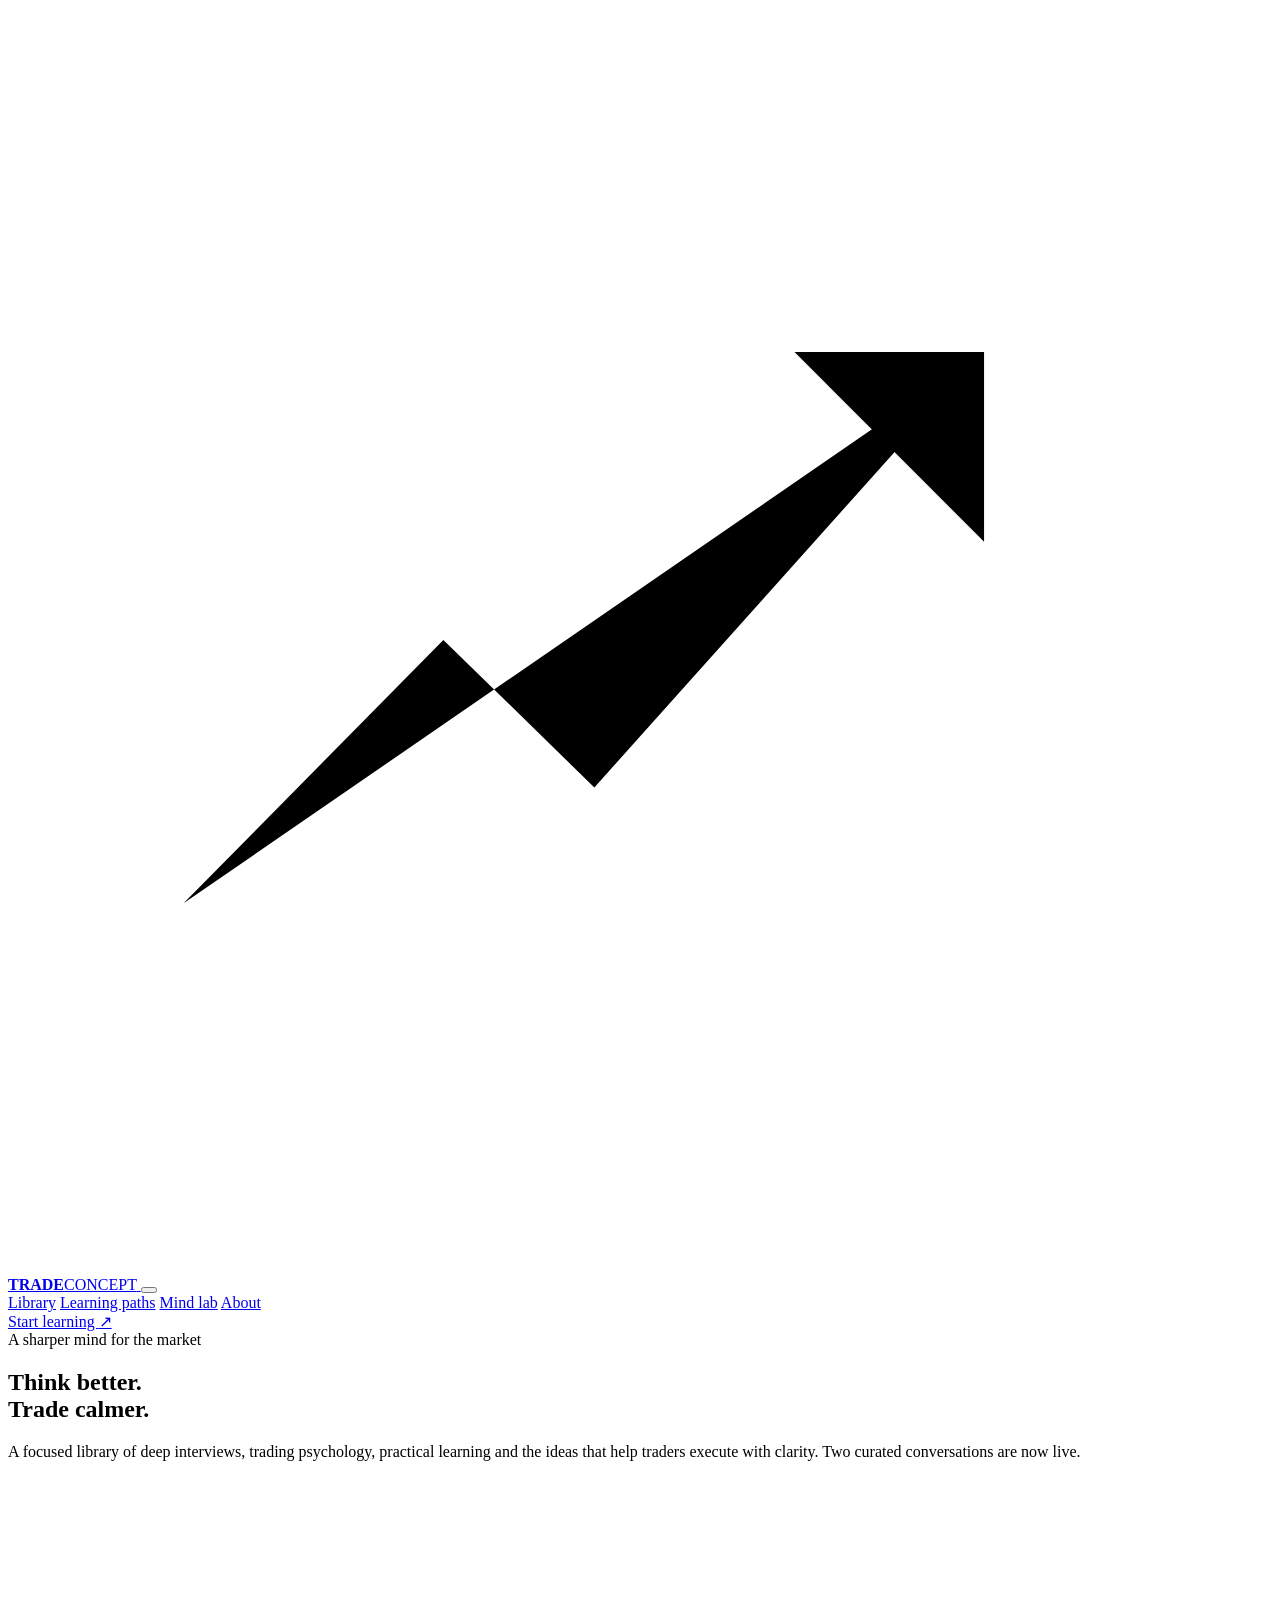
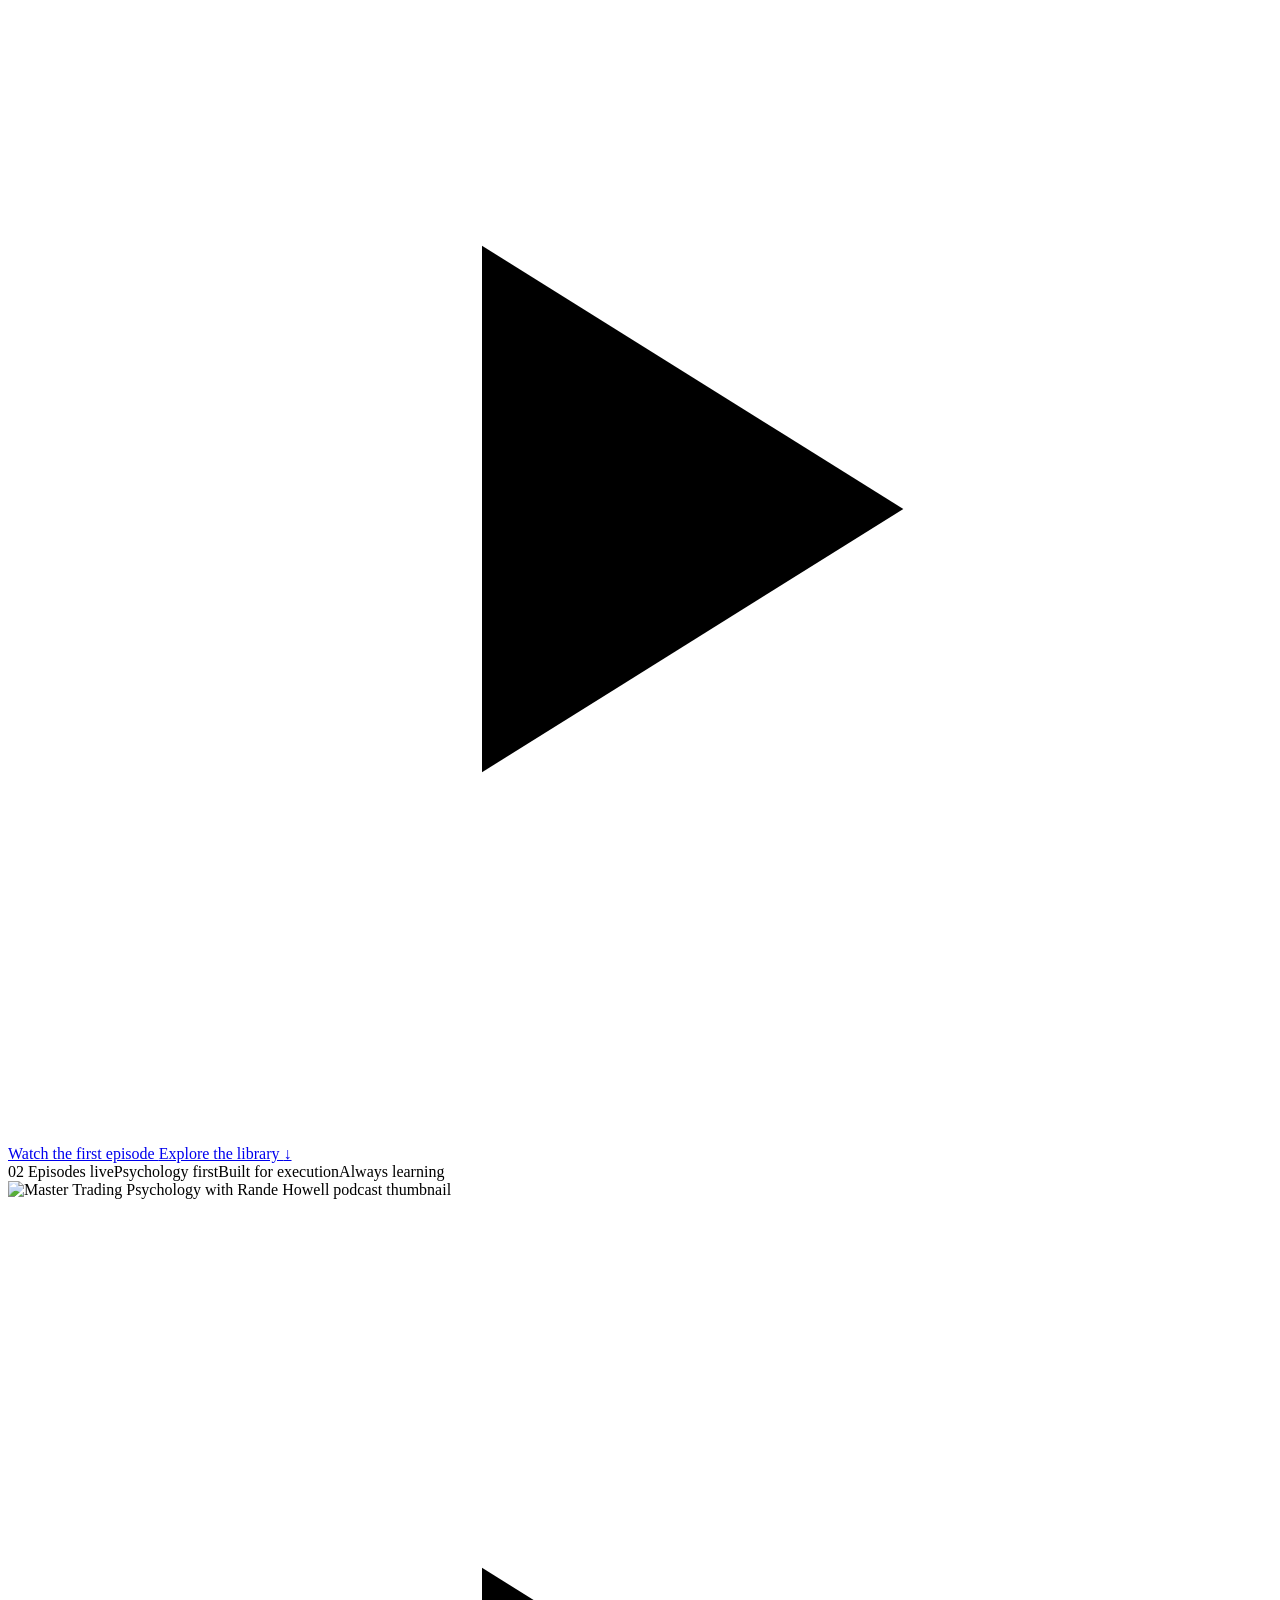
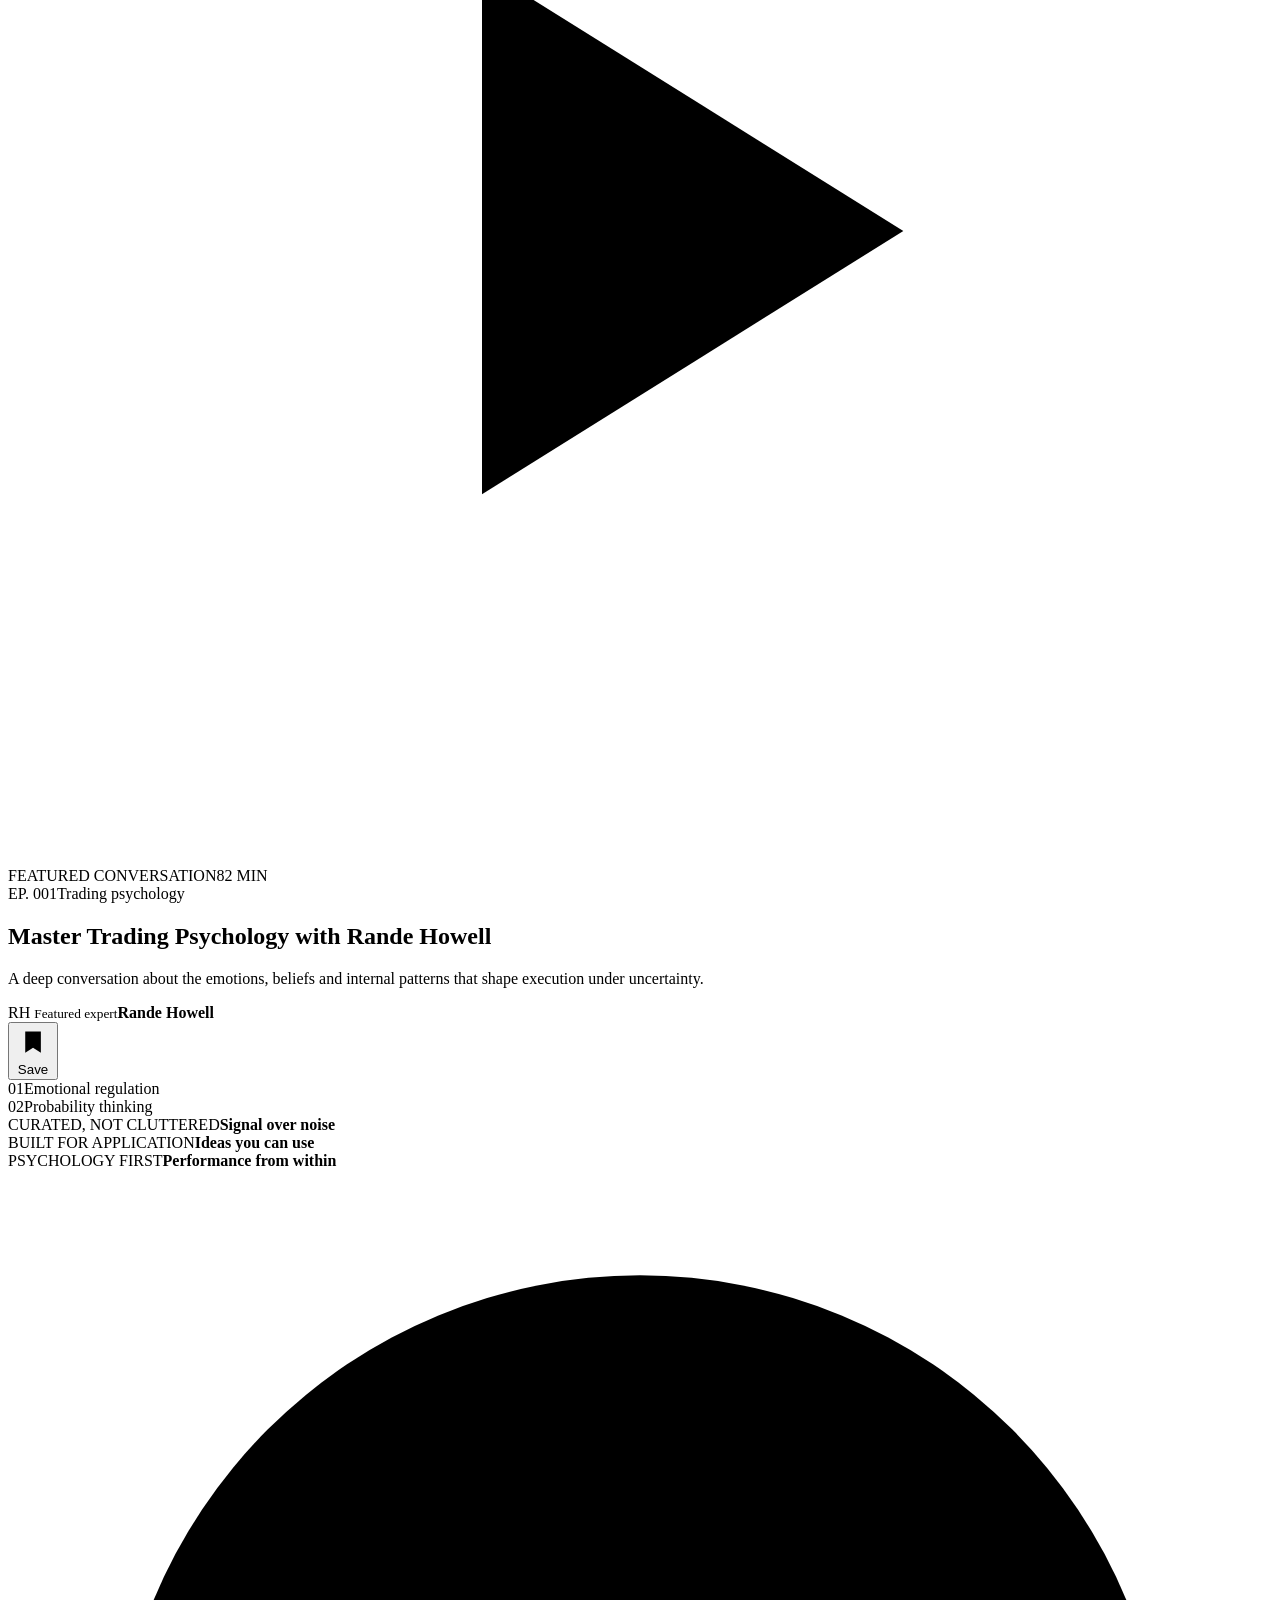
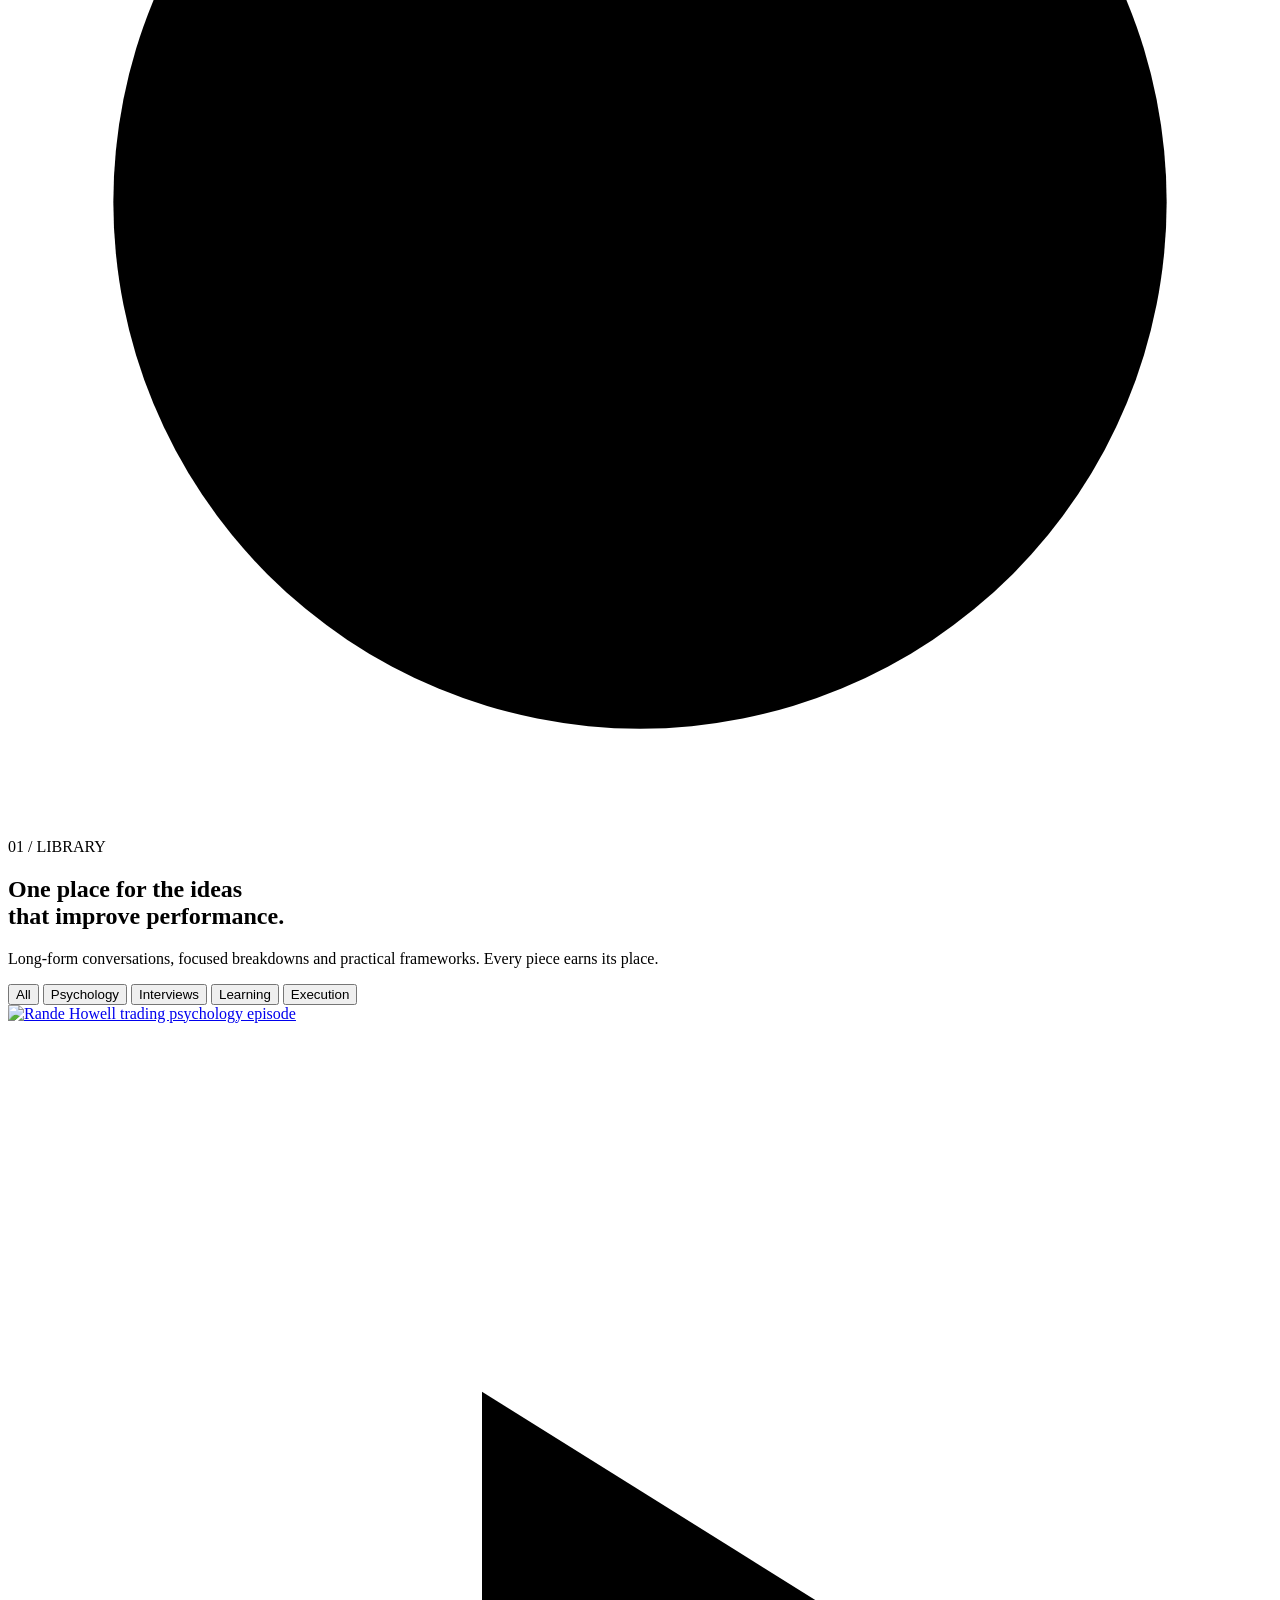
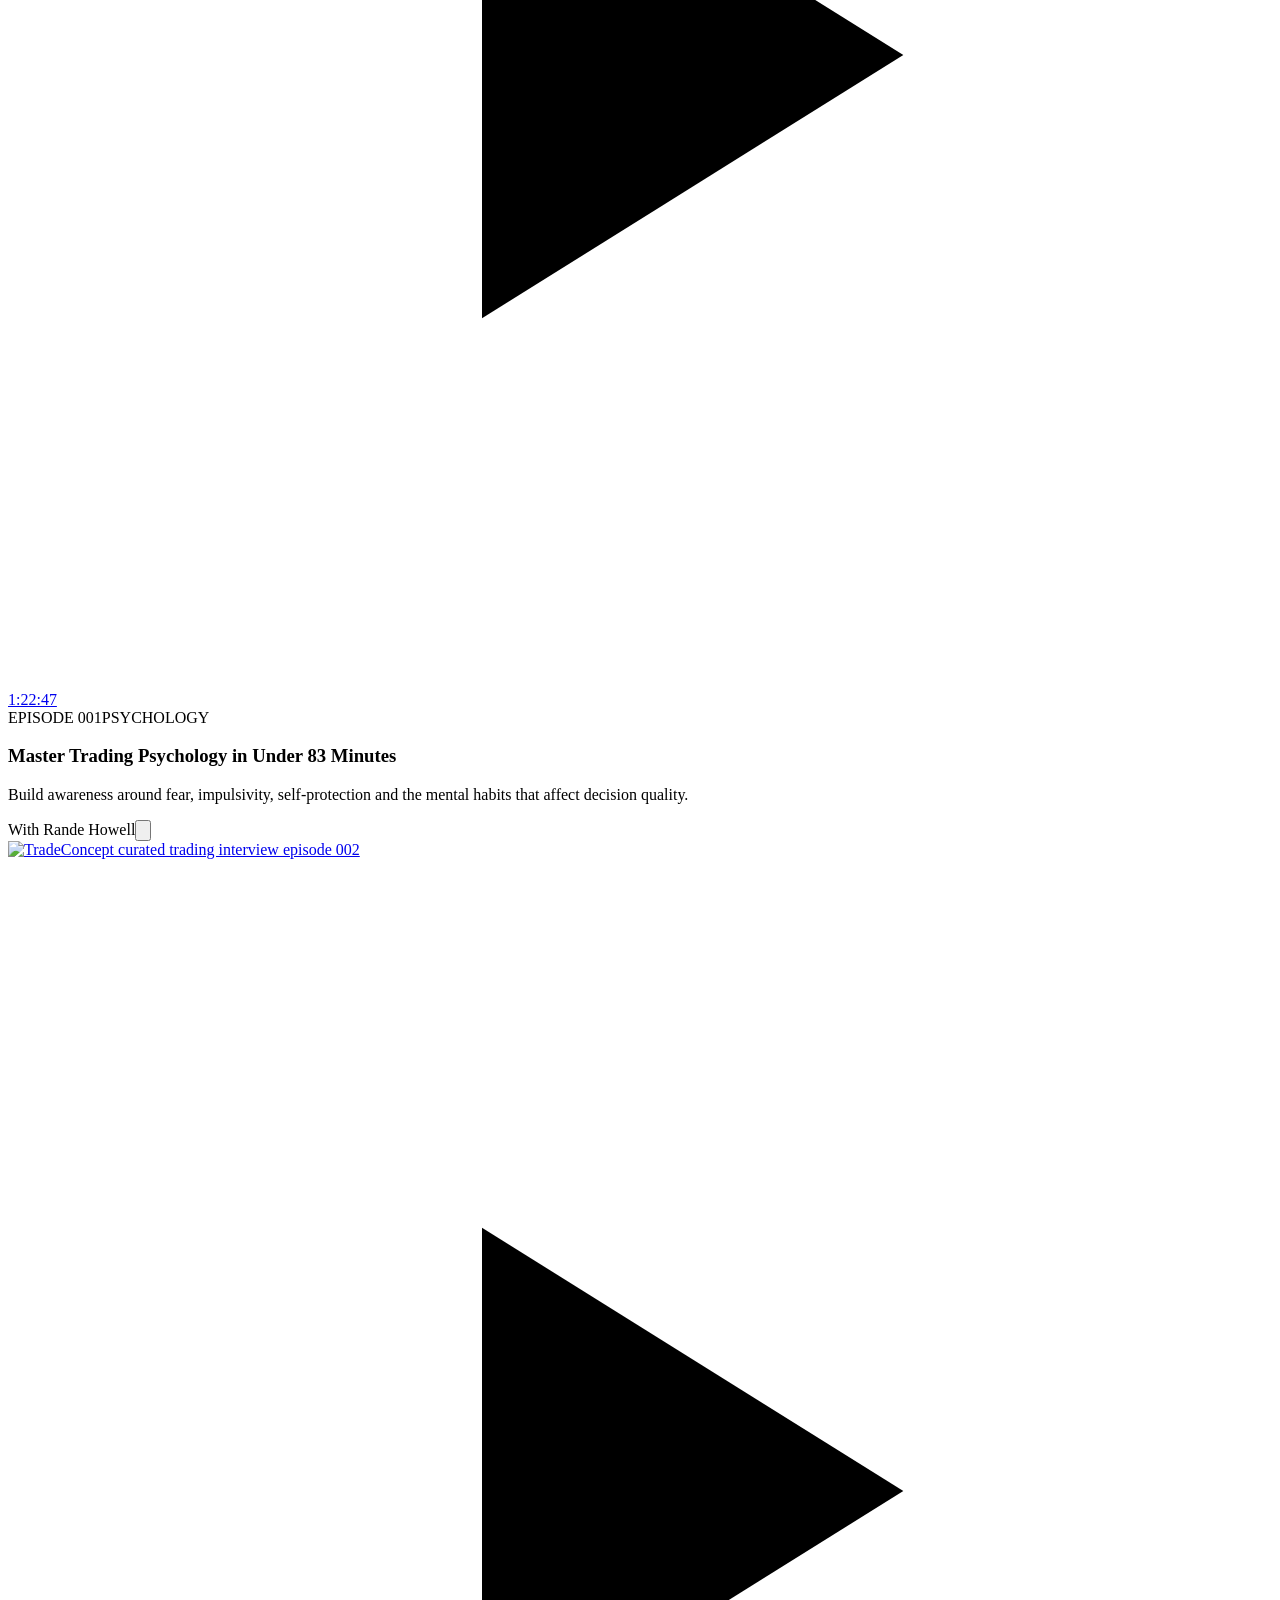
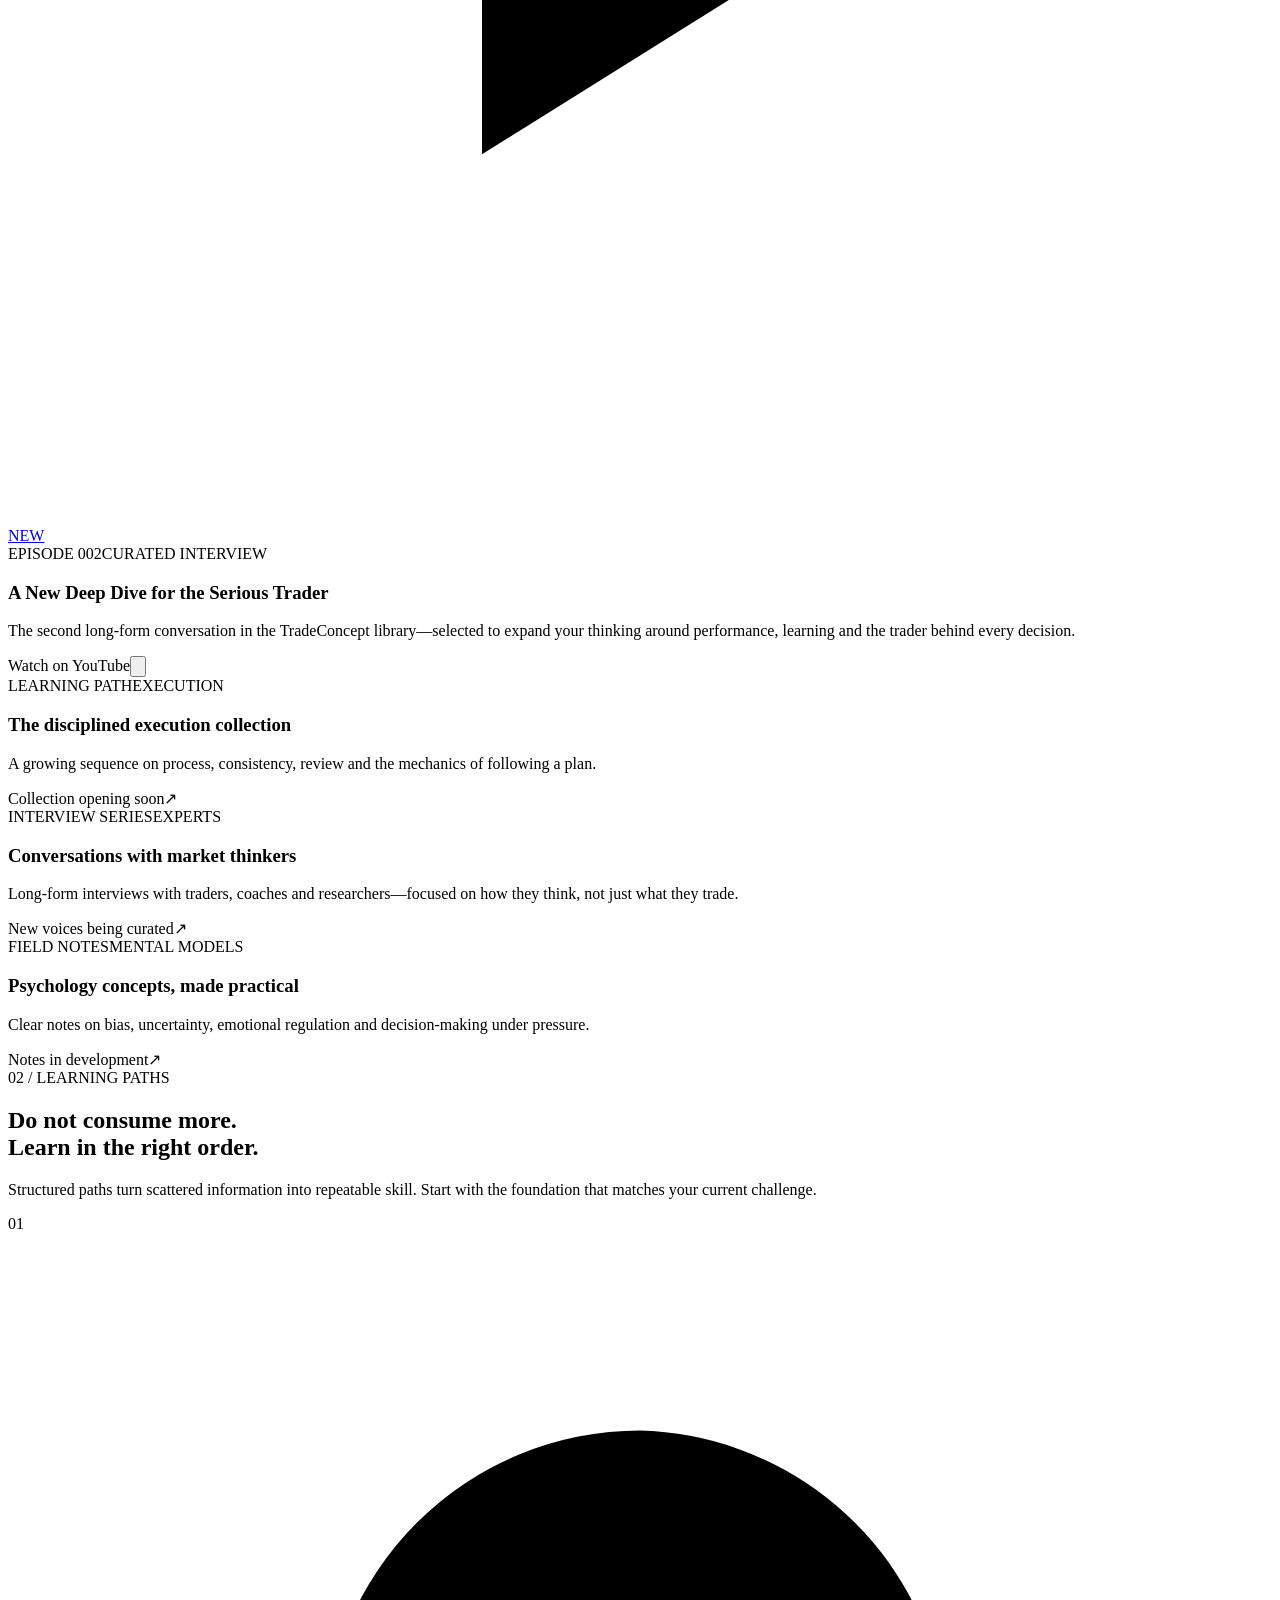
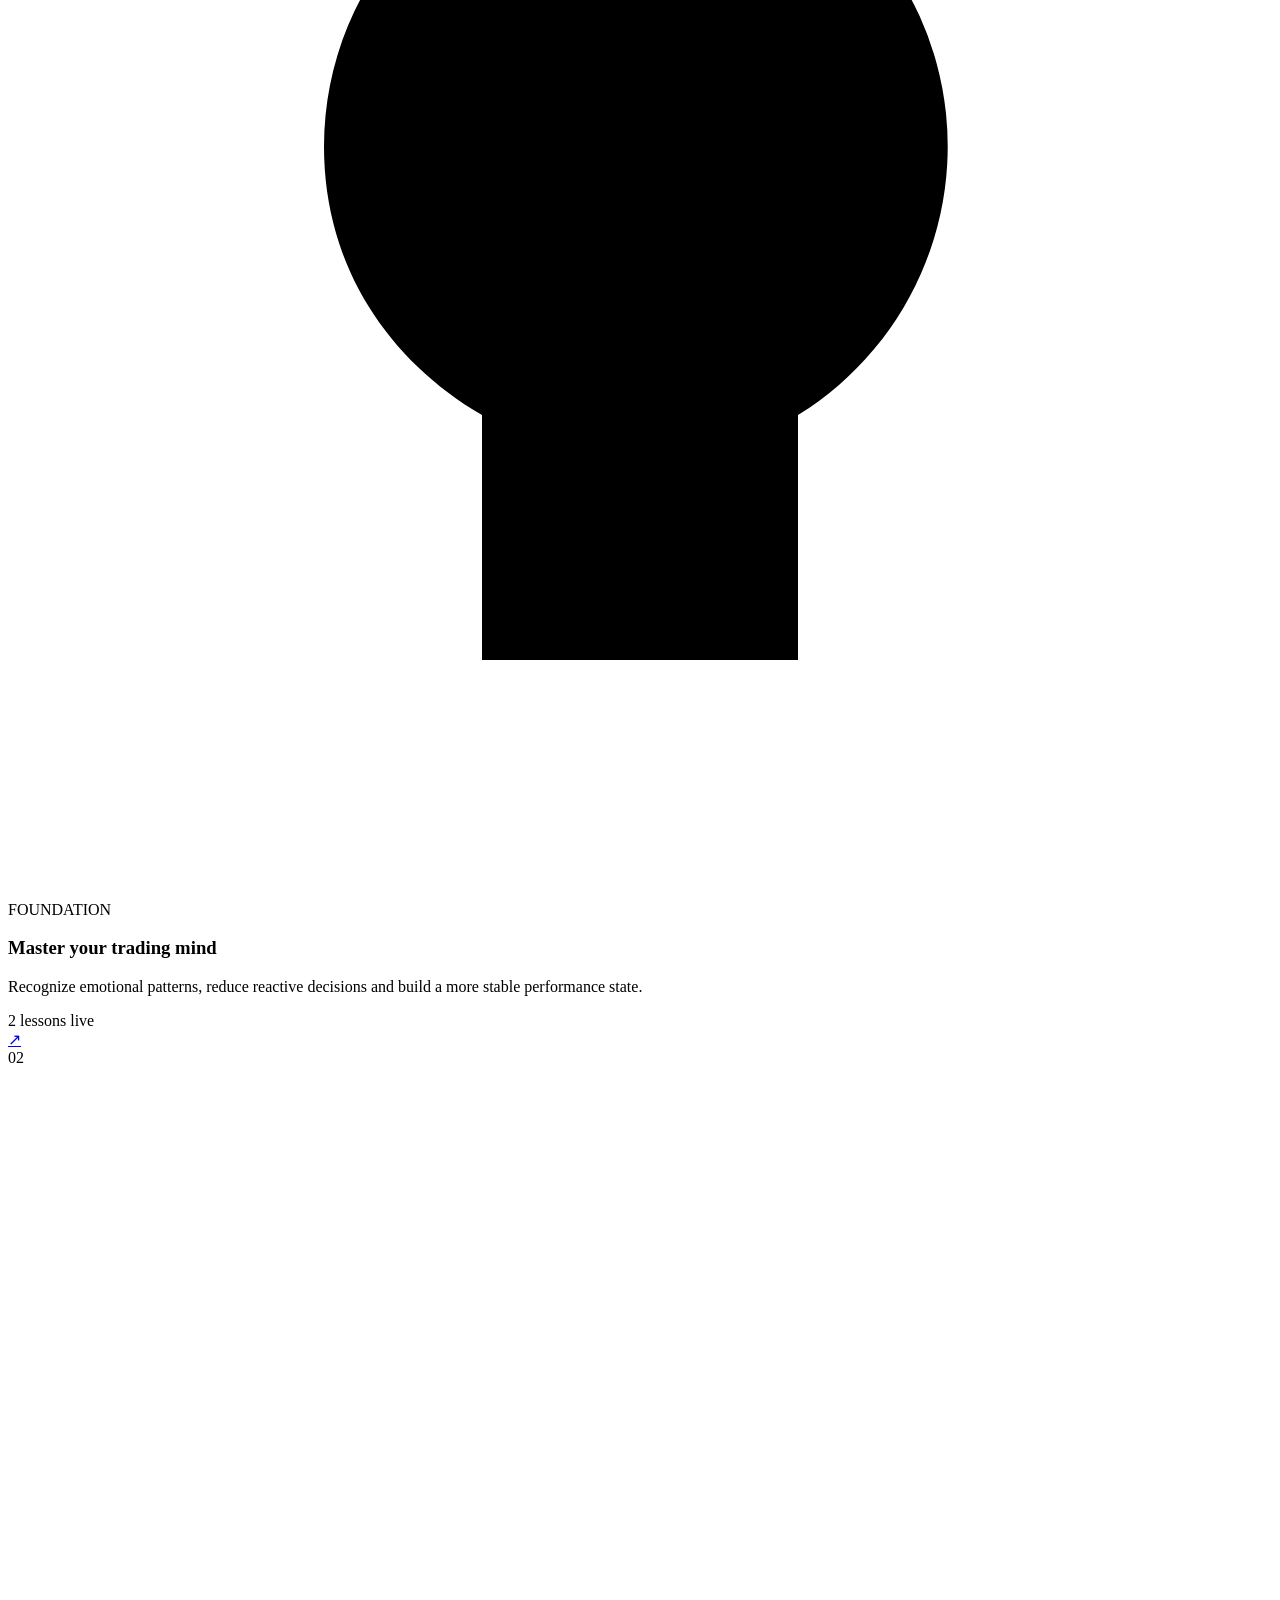
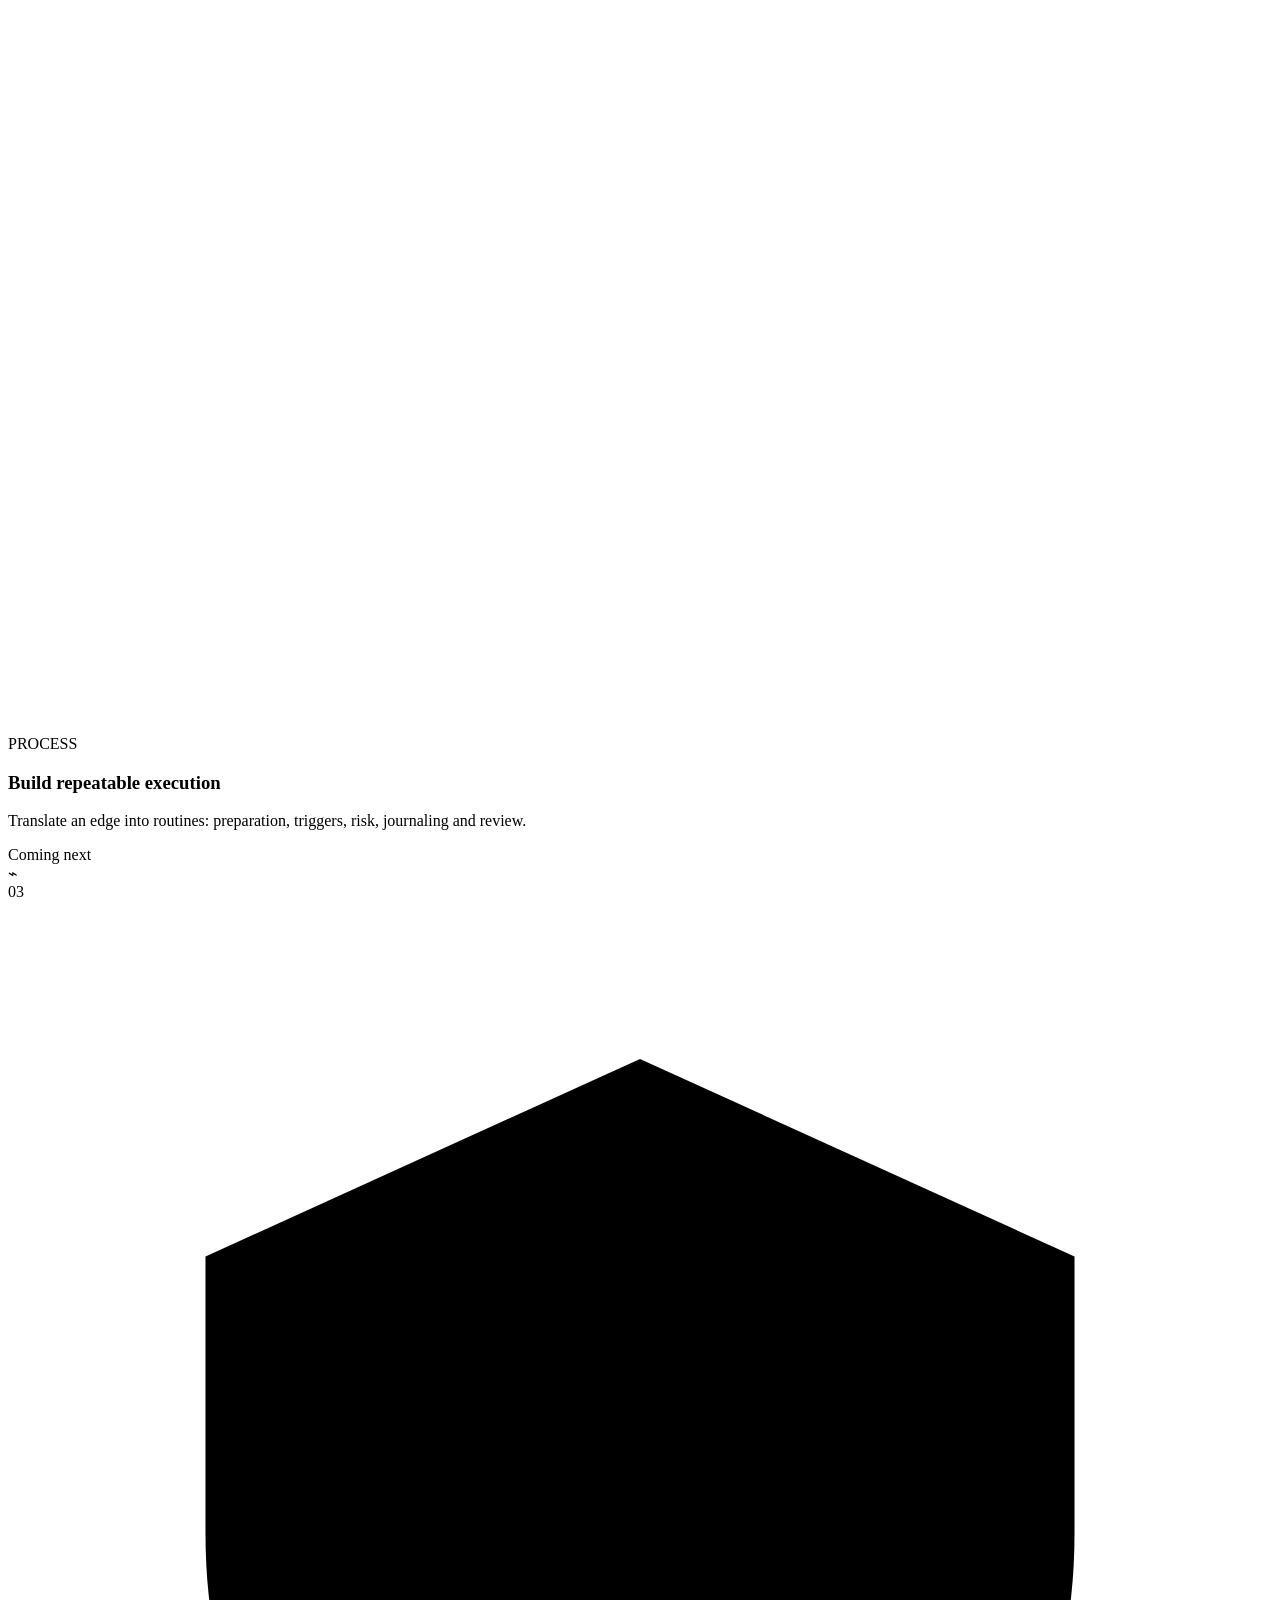
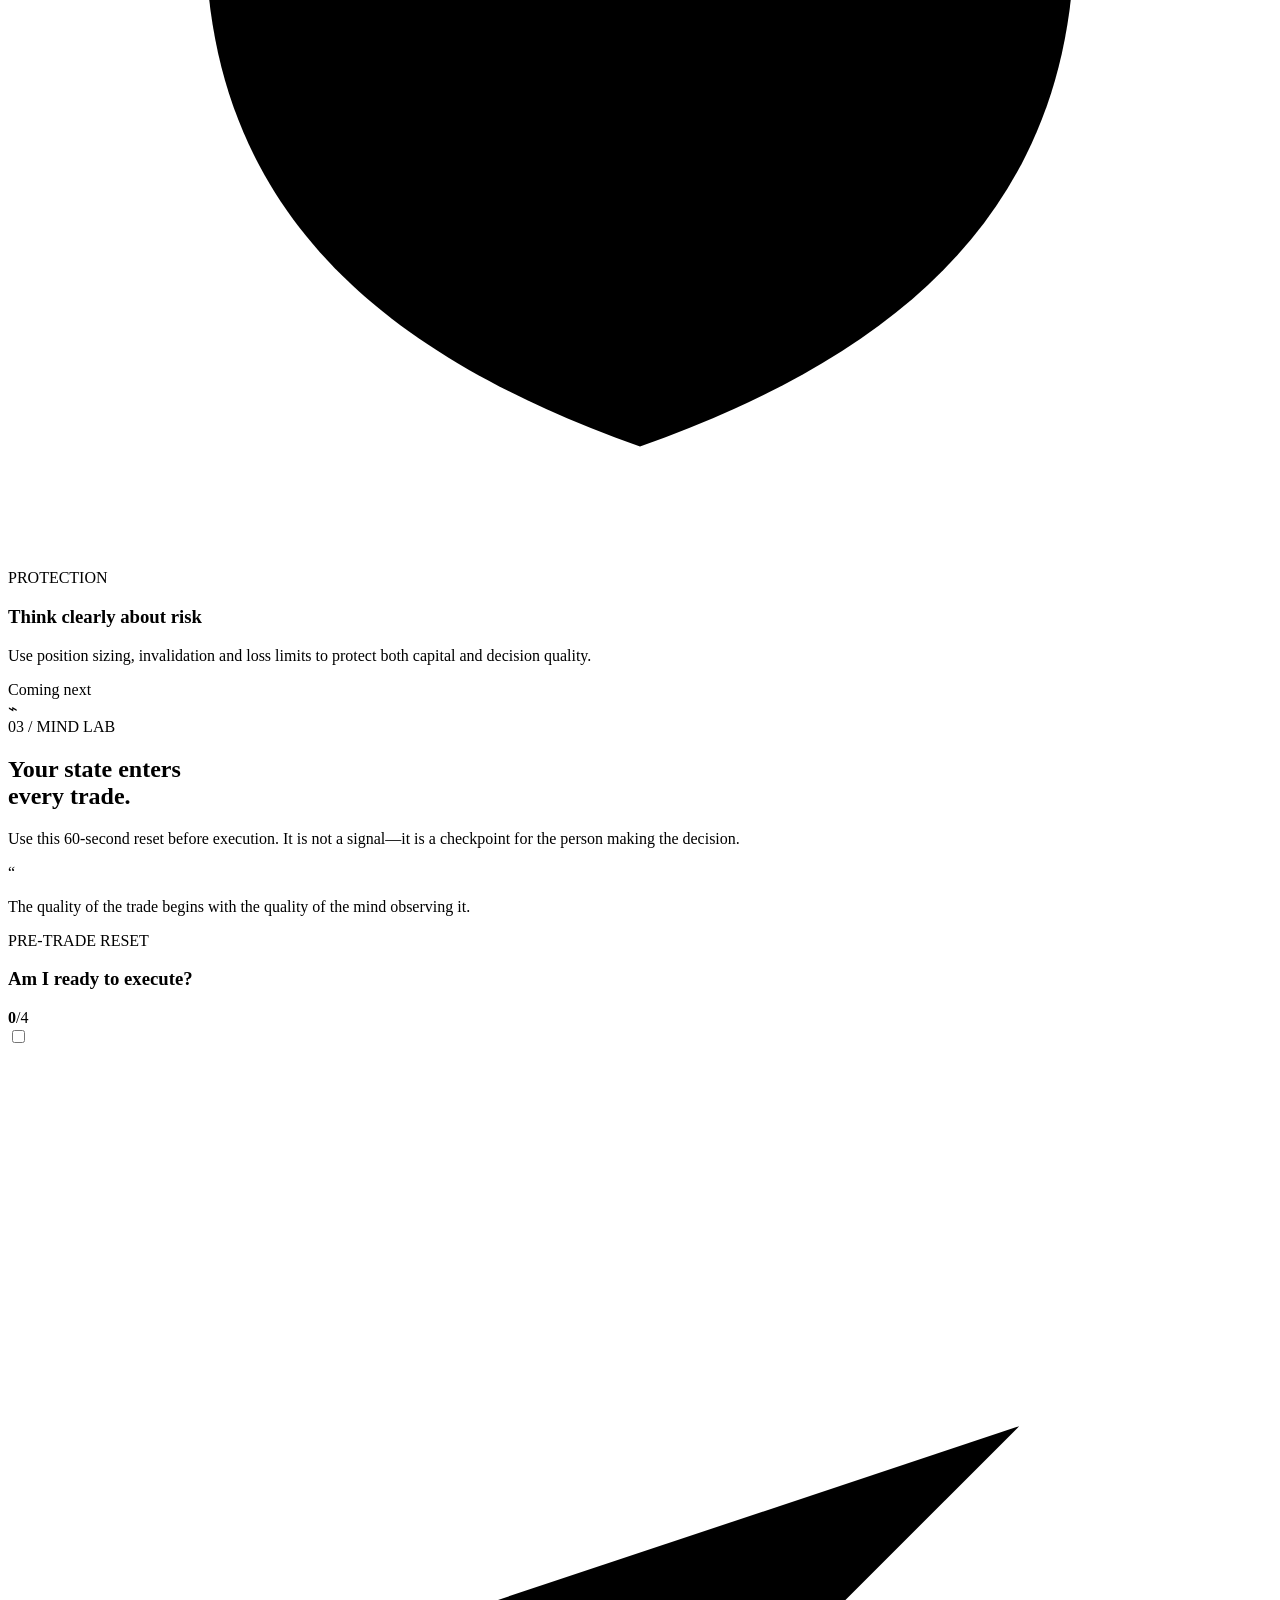
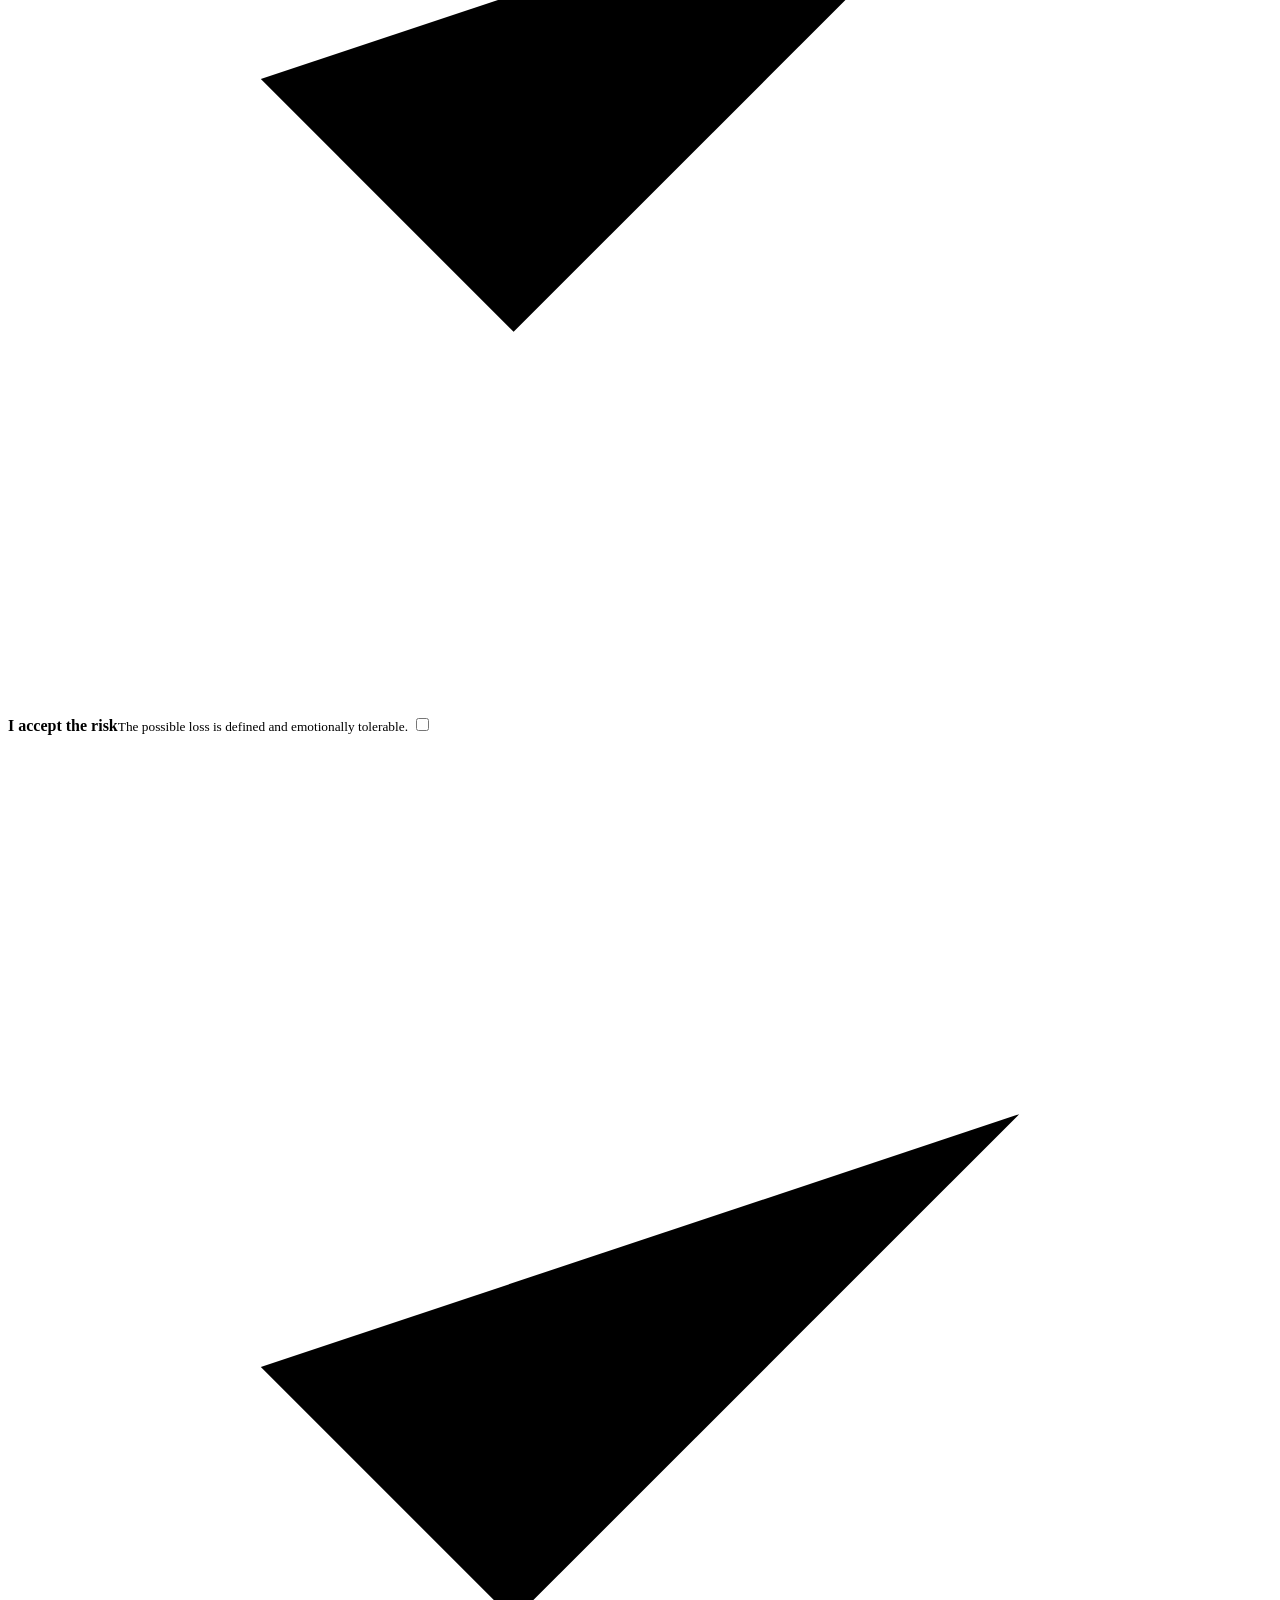
==== index.html @ 1e68e6e2 "Add TradeConcept homepage with two podcast episodes" ====
<!doctype html>
<html lang="en">
<head>
  <meta charset="utf-8" />
  <meta name="viewport" content="width=device-width, initial-scale=1" />
  <meta name="theme-color" content="#080a0f" />
  <meta name="description" content="TradeConcept — curated interviews, trading psychology, market learning and practical performance tools for serious traders." />
  <meta property="og:title" content="TradeConcept — Master the mind behind the trade" />
  <meta property="og:description" content="A premium learning library for trading psychology, interviews, execution and market discipline." />
  <meta property="og:image" content="https://i.ytimg.com/vi/ICeHYLSXgYI/maxresdefault.jpg" />
  <title>TradeConcept — Psychology, Interviews & Trading Mastery</title>
  <link rel="preconnect" href="https://i.ytimg.com" />
  <link rel="stylesheet" href="styles.css" />
</head>
<body>
  <div class="noise" aria-hidden="true"></div>
  <div class="page-glow glow-one" aria-hidden="true"></div>
  <div class="page-glow glow-two" aria-hidden="true"></div>

  <header class="site-header" id="top">
    <a class="brand" href="#top" aria-label="TradeConcept home">
      <span class="brand-mark" aria-hidden="true">
        <svg viewBox="0 0 36 36" role="img"><path d="M5 25.5 12.4 18l4.3 4.2L27.8 9.8"/><path d="M22.4 9.8h5.4v5.4"/></svg>
      </span>
      <span class="brand-copy"><strong>TRADE</strong><span>CONCEPT</span></span>
    </a>

    <button class="menu-button" type="button" aria-label="Open menu" aria-controls="main-nav" aria-expanded="false">
      <span></span><span></span>
    </button>

    <nav class="main-nav" id="main-nav" aria-label="Primary navigation">
      <a href="#library">Library</a>
      <a href="#paths">Learning paths</a>
      <a href="#mind-lab">Mind lab</a>
      <a href="#about">About</a>
    </nav>

    <a class="header-cta" href="#featured">Start learning <span aria-hidden="true">↗</span></a>
  </header>

  <main>
    <section class="hero" aria-labelledby="hero-title">
      <div class="hero-copy reveal">
        <div class="eyebrow"><span class="live-dot"></span> A sharper mind for the market</div>
        <h1 id="hero-title">Think better.<br><span>Trade calmer.</span></h1>
        <p class="hero-intro">A focused library of deep interviews, trading psychology, practical learning and the ideas that help traders execute with clarity. Two curated conversations are now live.</p>
        <div class="hero-actions">
          <a class="button button-primary" href="#featured">
            <span class="button-icon" aria-hidden="true">
              <svg viewBox="0 0 24 24"><path d="m9 7 8 5-8 5V7Z"/></svg>
            </span>
            Watch the first episode
          </a>
          <a class="text-link" href="#library">Explore the library <span aria-hidden="true">↓</span></a>
        </div>
        <div class="hero-proof" aria-label="Platform focus areas">
          <span>02 Episodes live</span><span>Psychology first</span><span>Built for execution</span><span>Always learning</span>
        </div>
      </div>

      <div class="hero-visual reveal reveal-delay" id="featured">
        <article class="feature-card">
          <div class="feature-media">
            <img src="https://i.ytimg.com/vi/ICeHYLSXgYI/maxresdefault.jpg" alt="Master Trading Psychology with Rande Howell podcast thumbnail" />
            <div class="media-shade"></div>
            <a class="play-button" href="https://www.youtube.com/watch?v=ICeHYLSXgYI" target="_blank" rel="noopener noreferrer" aria-label="Watch Master Trading Psychology with Rande Howell on YouTube">
              <svg viewBox="0 0 24 24" aria-hidden="true"><path d="m9 7 8 5-8 5V7Z"/></svg>
            </a>
            <div class="media-topline"><span>FEATURED CONVERSATION</span><span>82 MIN</span></div>
            <div class="soundwave" aria-hidden="true"><i></i><i></i><i></i><i></i><i></i><i></i><i></i><i></i><i></i><i></i><i></i><i></i></div>
          </div>
          <div class="feature-content">
            <div class="feature-kicker"><span>EP. 001</span><span class="topic-pill">Trading psychology</span></div>
            <h2>Master Trading Psychology with Rande Howell</h2>
            <p>A deep conversation about the emotions, beliefs and internal patterns that shape execution under uncertainty.</p>
            <div class="feature-footer">
              <div class="guest">
                <span class="guest-avatar">RH</span>
                <span><small>Featured expert</small><strong>Rande Howell</strong></span>
              </div>
              <button class="save-button" type="button" data-save="episode-001" aria-label="Save episode">
                <svg viewBox="0 0 24 24" aria-hidden="true"><path d="M6.5 4.5h11v15l-5.5-3.4-5.5 3.4v-15Z"/></svg>
                <span>Save</span>
              </button>
            </div>
          </div>
        </article>
        <div class="floating-note note-one"><span>01</span>Emotional regulation</div>
        <div class="floating-note note-two"><span>02</span>Probability thinking</div>
      </div>
    </section>

    <section class="signal-bar" aria-label="TradeConcept principles">
      <div><span>CURATED, NOT CLUTTERED</span><strong>Signal over noise</strong></div>
      <div><span>BUILT FOR APPLICATION</span><strong>Ideas you can use</strong></div>
      <div><span>PSYCHOLOGY FIRST</span><strong>Performance from within</strong></div>
      <div class="signal-emblem" aria-hidden="true"><svg viewBox="0 0 48 48"><circle cx="24" cy="24" r="20"/><path d="M14 29 21 22l5 5 9-11"/></svg></div>
    </section>

    <section class="section library-section" id="library" aria-labelledby="library-title">
      <div class="section-heading reveal">
        <div><span class="section-index">01 / LIBRARY</span><h2 id="library-title">One place for the ideas<br>that improve performance.</h2></div>
        <p>Long-form conversations, focused breakdowns and practical frameworks. Every piece earns its place.</p>
      </div>

      <div class="filter-row reveal" role="group" aria-label="Filter library">
        <button class="filter-chip is-active" type="button" data-filter="all">All</button>
        <button class="filter-chip" type="button" data-filter="psychology">Psychology</button>
        <button class="filter-chip" type="button" data-filter="interviews">Interviews</button>
        <button class="filter-chip" type="button" data-filter="learning">Learning</button>
        <button class="filter-chip" type="button" data-filter="execution">Execution</button>
      </div>

      <div class="library-grid">
        <article class="library-card library-card-featured reveal" data-category="psychology interviews">
          <a class="card-media" href="https://www.youtube.com/watch?v=ICeHYLSXgYI" target="_blank" rel="noopener noreferrer">
            <img src="https://i.ytimg.com/vi/ICeHYLSXgYI/hq720.jpg" alt="Rande Howell trading psychology episode" loading="lazy" />
            <span class="card-play"><svg viewBox="0 0 24 24"><path d="m9 7 8 5-8 5V7Z"/></svg></span>
            <span class="duration">1:22:47</span>
          </a>
          <div class="card-body">
            <div class="card-meta"><span>EPISODE 001</span><span>PSYCHOLOGY</span></div>
            <h3>Master Trading Psychology in Under 83 Minutes</h3>
            <p>Build awareness around fear, impulsivity, self-protection and the mental habits that affect decision quality.</p>
            <div class="card-end"><span>With Rande Howell</span><button class="icon-save save-button" type="button" data-save="episode-001" aria-label="Save episode"><svg viewBox="0 0 24 24"><path d="M6.5 4.5h11v15l-5.5-3.4-5.5 3.4v-15Z"/></svg></button></div>
          </div>
        </article>

        <article class="library-card reveal" data-category="interviews psychology learning">
          <a class="card-media" href="https://www.youtube.com/watch?v=znSRU984kc8" target="_blank" rel="noopener noreferrer">
            <img src="https://i.ytimg.com/vi/znSRU984kc8/hq720.jpg" alt="TradeConcept curated trading interview episode 002" loading="lazy" />
            <span class="card-play"><svg viewBox="0 0 24 24"><path d="m9 7 8 5-8 5V7Z"/></svg></span>
            <span class="duration">NEW</span>
          </a>
          <div class="card-body">
            <div class="card-meta"><span>EPISODE 002</span><span>CURATED INTERVIEW</span></div>
            <h3>A New Deep Dive for the Serious Trader</h3>
            <p>The second long-form conversation in the TradeConcept library—selected to expand your thinking around performance, learning and the trader behind every decision.</p>
            <div class="card-end"><span>Watch on YouTube</span><button class="icon-save save-button" type="button" data-save="episode-002" aria-label="Save episode"><svg viewBox="0 0 24 24"><path d="M6.5 4.5h11v15l-5.5-3.4-5.5 3.4v-15Z"/></svg></button></div>
          </div>
        </article>

        <article class="library-card reveal" data-category="execution learning">
          <div class="abstract-art art-one" aria-hidden="true"><span></span><i></i><b></b></div>
          <div class="card-body">
            <div class="card-meta"><span>LEARNING PATH</span><span>EXECUTION</span></div>
            <h3>The disciplined execution collection</h3>
            <p>A growing sequence on process, consistency, review and the mechanics of following a plan.</p>
            <div class="card-end"><span class="coming-label">Collection opening soon</span><span aria-hidden="true">↗</span></div>
          </div>
        </article>

        <article class="library-card reveal" data-category="interviews learning">
          <div class="abstract-art art-two" aria-hidden="true"><span></span><i></i><b></b></div>
          <div class="card-body">
            <div class="card-meta"><span>INTERVIEW SERIES</span><span>EXPERTS</span></div>
            <h3>Conversations with market thinkers</h3>
            <p>Long-form interviews with traders, coaches and researchers—focused on how they think, not just what they trade.</p>
            <div class="card-end"><span class="coming-label">New voices being curated</span><span aria-hidden="true">↗</span></div>
          </div>
        </article>

        <article class="library-card reveal" data-category="psychology learning">
          <div class="abstract-art art-three" aria-hidden="true"><span></span><i></i><b></b></div>
          <div class="card-body">
            <div class="card-meta"><span>FIELD NOTES</span><span>MENTAL MODELS</span></div>
            <h3>Psychology concepts, made practical</h3>
            <p>Clear notes on bias, uncertainty, emotional regulation and decision-making under pressure.</p>
            <div class="card-end"><span class="coming-label">Notes in development</span><span aria-hidden="true">↗</span></div>
          </div>
        </article>
      </div>
    </section>

    <section class="section paths-section" id="paths" aria-labelledby="paths-title">
      <div class="section-heading reveal">
        <div><span class="section-index">02 / LEARNING PATHS</span><h2 id="paths-title">Do not consume more.<br>Learn in the right order.</h2></div>
        <p>Structured paths turn scattered information into repeatable skill. Start with the foundation that matches your current challenge.</p>
      </div>

      <div class="path-list">
        <article class="path-card reveal">
          <span class="path-number">01</span>
          <div class="path-icon"><svg viewBox="0 0 32 32"><path d="M16 5a8 8 0 0 0-8 8c0 3 1.6 5.4 4 6.8V26h8v-6.2A8 8 0 0 0 16 5Z"/><path d="M12 14h8M13 18h6"/></svg></div>
          <div><span class="path-label">FOUNDATION</span><h3>Master your trading mind</h3><p>Recognize emotional patterns, reduce reactive decisions and build a more stable performance state.</p></div>
          <div class="path-progress"><span>2 lessons live</span><div><i style="width:50%"></i></div></div>
          <a href="#featured" aria-label="Open psychology path">↗</a>
        </article>
        <article class="path-card reveal">
          <span class="path-number">02</span>
          <div class="path-icon"><svg viewBox="0 0 32 32"><path d="M6 25V15m7 10V8m7 17V12m6 13V5"/></svg></div>
          <div><span class="path-label">PROCESS</span><h3>Build repeatable execution</h3><p>Translate an edge into routines: preparation, triggers, risk, journaling and review.</p></div>
          <div class="path-progress"><span>Coming next</span><div><i style="width:8%"></i></div></div>
          <span class="path-lock" aria-label="Coming soon">⌁</span>
        </article>
        <article class="path-card reveal">
          <span class="path-number">03</span>
          <div class="path-icon"><svg viewBox="0 0 32 32"><path d="M16 4 27 9v7c0 7-4.5 10.7-11 13-6.5-2.3-11-6-11-13V9l11-5Z"/><path d="m11 16 3 3 7-7"/></svg></div>
          <div><span class="path-label">PROTECTION</span><h3>Think clearly about risk</h3><p>Use position sizing, invalidation and loss limits to protect both capital and decision quality.</p></div>
          <div class="path-progress"><span>Coming next</span><div><i style="width:5%"></i></div></div>
          <span class="path-lock" aria-label="Coming soon">⌁</span>
        </article>
      </div>
    </section>

    <section class="mind-lab" id="mind-lab" aria-labelledby="mind-lab-title">
      <div class="mind-lab-copy reveal">
        <span class="section-index">03 / MIND LAB</span>
        <h2 id="mind-lab-title">Your state enters<br>every trade.</h2>
        <p>Use this 60-second reset before execution. It is not a signal—it is a checkpoint for the person making the decision.</p>
        <div class="lab-quote"><span>“</span><p>The quality of the trade begins with the quality of the mind observing it.</p></div>
      </div>

      <div class="reset-card reveal reveal-delay">
        <div class="reset-head"><div><span>PRE-TRADE RESET</span><h3>Am I ready to execute?</h3></div><span class="reset-score"><strong id="score">0</strong>/4</span></div>
        <div class="reset-progress"><i id="reset-progress"></i></div>
        <div class="checklist">
          <label><input type="checkbox" data-reset /><span class="custom-check"><svg viewBox="0 0 20 20"><path d="m4 10 4 4 8-8"/></svg></span><span><strong>I accept the risk</strong><small>The possible loss is defined and emotionally tolerable.</small></span></label>
          <label><input type="checkbox" data-reset /><span class="custom-check"><svg viewBox="0 0 20 20"><path d="m4 10 4 4 8-8"/></svg></span><span><strong>I know the invalidation</strong><small>I know exactly what proves the idea wrong.</small></span></label>
          <label><input type="checkbox" data-reset /><span class="custom-check"><svg viewBox="0 0 20 20"><path d="m4 10 4 4 8-8"/></svg></span><span><strong>I am following my plan</strong><small>This decision is based on rules, not urgency or revenge.</small></span></label>
          <label><input type="checkbox" data-reset /><span class="custom-check"><svg viewBox="0 0 20 20"><path d="m4 10 4 4 8-8"/></svg></span><span><strong>I can leave it alone</strong><small>I will not interfere unless the plan tells me to.</small></span></label>
        </div>
        <button class="reset-button" id="reset-button" type="button">Reset checklist</button>
        <p class="reset-message" id="reset-message" aria-live="polite">Complete the four checks before execution.</p>
      </div>
    </section>

    <section class="section manifesto" id="about" aria-labelledby="about-title">
      <div class="manifesto-mark" aria-hidden="true">TC</div>
      <div class="manifesto-copy reveal">
        <span class="section-index">04 / WHY TRADECONCEPT</span>
        <h2 id="about-title">The market provides data.<br>Your mind creates the experience.</h2>
        <p>TradeConcept is being built as a calm, high-signal home for serious trading education: exceptional interviews, practical psychology, strong mental models and learning that respects your time.</p>
      </div>
      <div class="manifesto-points reveal">
        <div><span>01</span><p><strong>Depth over hype</strong>Long-form thinking instead of shortcuts and promises.</p></div>
        <div><span>02</span><p><strong>Process over prediction</strong>Build decisions you can repeat across outcomes.</p></div>
        <div><span>03</span><p><strong>Reflection over reaction</strong>Review the trader, not only the chart.</p></div>
      </div>
    </section>

    <section class="closing-cta">
      <div class="cta-orbit orbit-one" aria-hidden="true"></div><div class="cta-orbit orbit-two" aria-hidden="true"></div>
      <div class="closing-content reveal">
        <span>START WITH TWO CURATED CONVERSATIONS</span>
        <h2>Your next level is not<br>another indicator.</h2>
        <p>Begin with psychology, then continue into the next long-form trading insight.</p>
        <a class="button button-light" href="https://www.youtube.com/watch?v=ICeHYLSXgYI" target="_blank" rel="noopener noreferrer"><span class="button-icon"><svg viewBox="0 0 24 24"><path d="m9 7 8 5-8 5V7Z"/></svg></span>Watch Episode 001</a>
        <a class="text-link cta-secondary" href="https://www.youtube.com/watch?v=znSRU984kc8" target="_blank" rel="noopener noreferrer">Watch Episode 002 <span aria-hidden="true">↗</span></a>
      </div>
    </section>
  </main>

  <footer class="site-footer">
    <a class="brand footer-brand" href="#top"><span class="brand-mark"><svg viewBox="0 0 36 36"><path d="M5 25.5 12.4 18l4.3 4.2L27.8 9.8"/><path d="M22.4 9.8h5.4v5.4"/></svg></span><span class="brand-copy"><strong>TRADE</strong><span>CONCEPT</span></span></a>
    <p>Ideas for clearer thinking and better execution.</p>
    <div class="footer-links"><a href="#library">Library</a><a href="#paths">Paths</a><a href="#mind-lab">Mind lab</a><a href="https://www.youtube.com/watch?v=ICeHYLSXgYI" target="_blank" rel="noopener noreferrer">Episode 001 ↗</a><a href="https://www.youtube.com/watch?v=znSRU984kc8" target="_blank" rel="noopener noreferrer">Episode 002 ↗</a></div>
    <div class="footer-bottom"><span>© <span id="year"></span> TradeConcept</span><span>Education only. Not financial advice.</span></div>
  </footer>

  <div class="toast" id="toast" role="status" aria-live="polite"><span>✓</span><p>Saved to your library</p></div>
  <script src="app.js"></script>
</body>
</html>
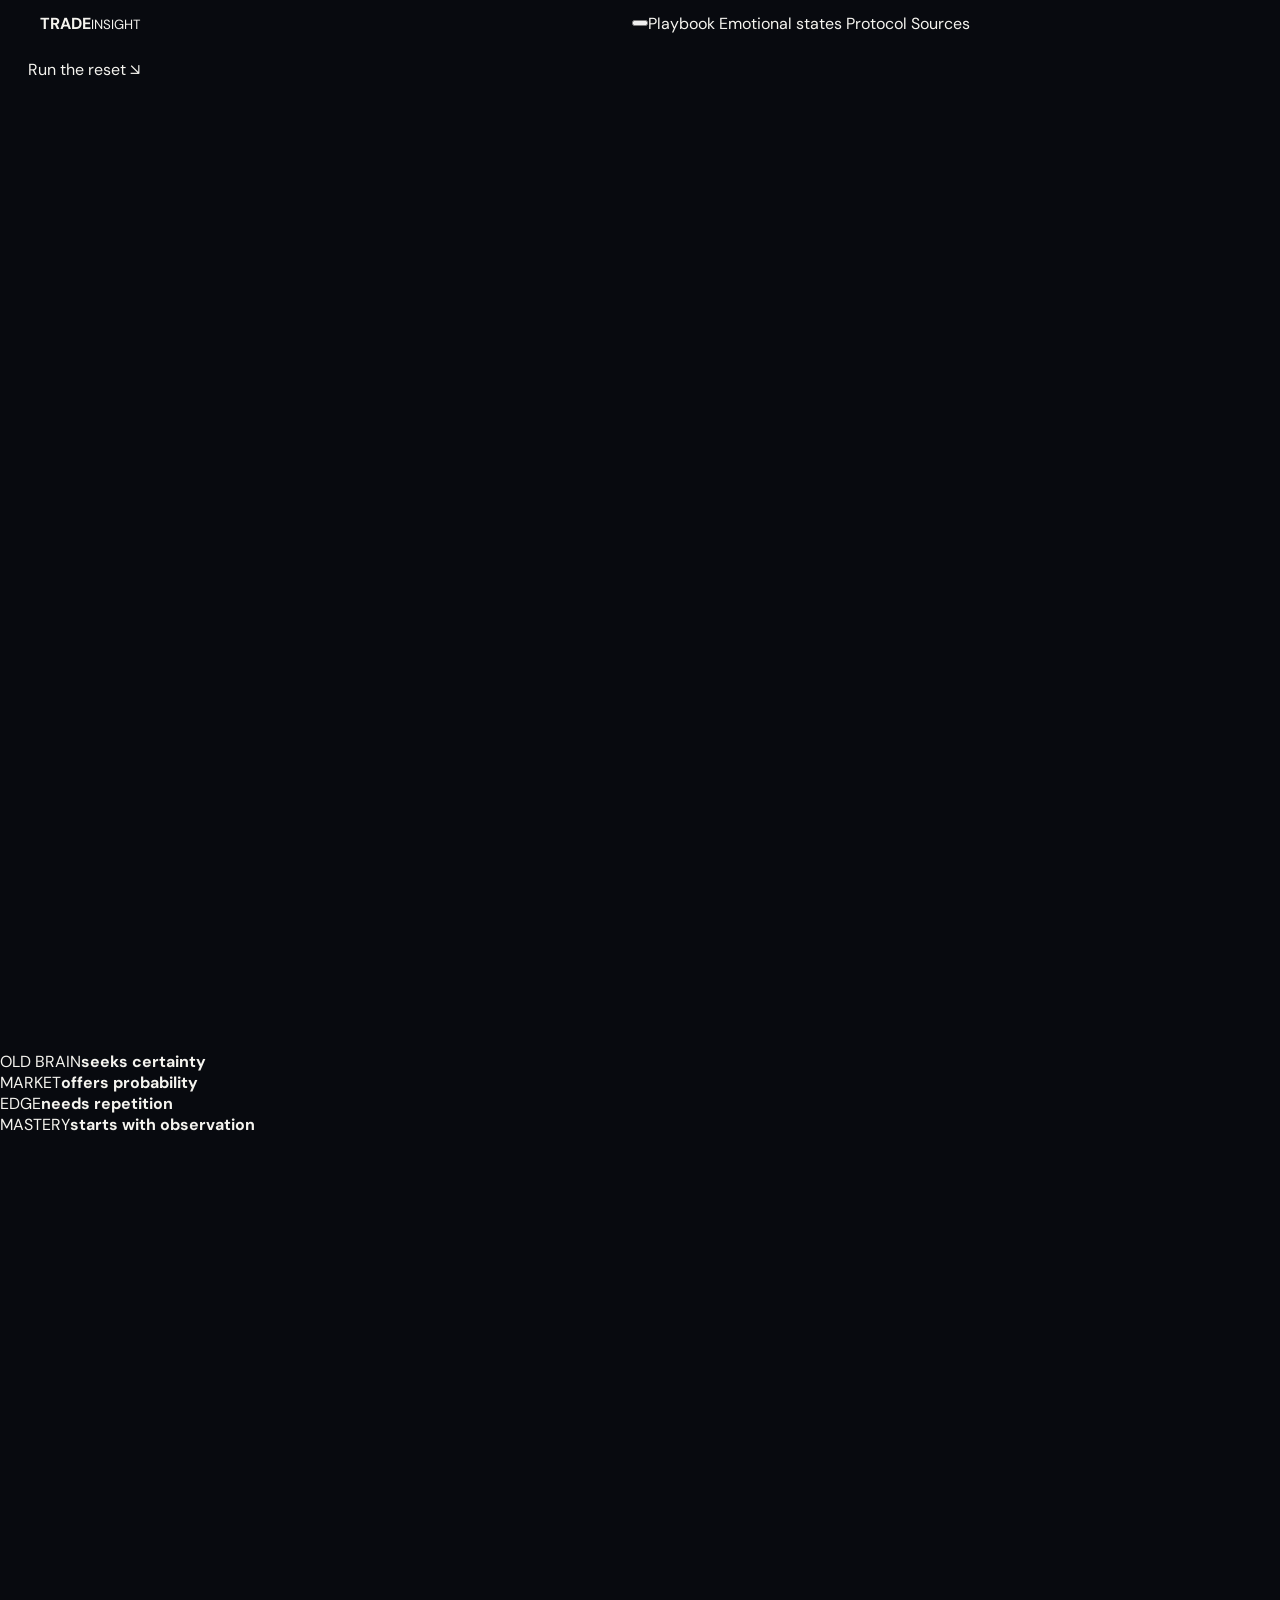
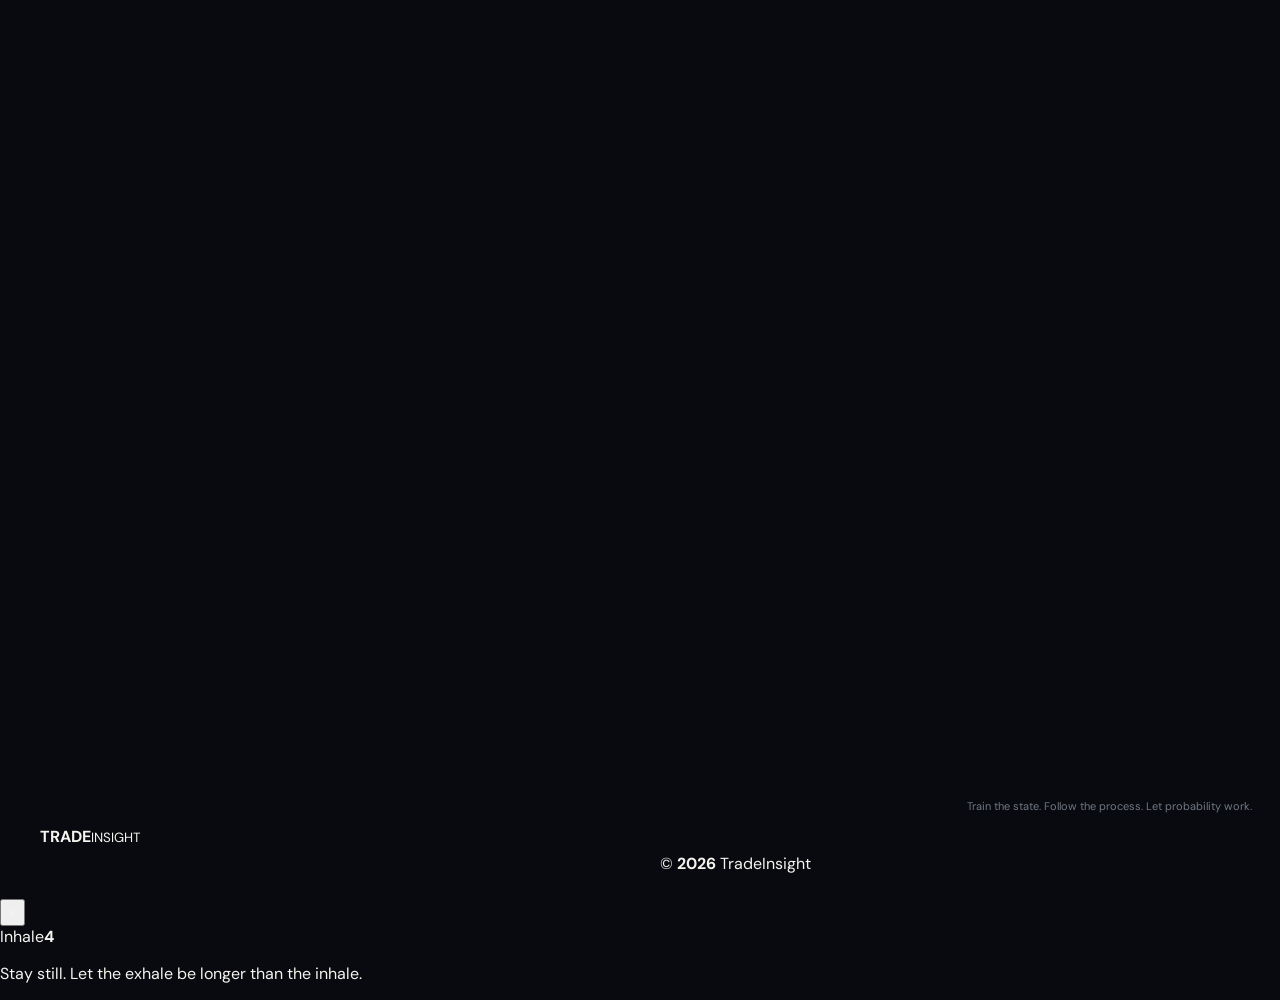
==== commit 65373fbf: "Redesign homepage as visual trading psychology playbook" ====
--- a/index.html
+++ b/index.html
@@ -3,263 +3,134 @@
 <head>
   <meta charset="utf-8" />
   <meta name="viewport" content="width=device-width, initial-scale=1" />
-  <meta name="theme-color" content="#080a0f" />
-  <meta name="description" content="TradeConcept — curated interviews, trading psychology, market learning and practical performance tools for serious traders." />
-  <meta property="og:title" content="TradeConcept — Master the mind behind the trade" />
-  <meta property="og:description" content="A premium learning library for trading psychology, interviews, execution and market discipline." />
-  <meta property="og:image" content="https://i.ytimg.com/vi/ICeHYLSXgYI/maxresdefault.jpg" />
-  <title>TradeConcept — Psychology, Interviews & Trading Mastery</title>
-  <link rel="preconnect" href="https://i.ytimg.com" />
+  <meta name="theme-color" content="#07110d" />
+  <meta name="description" content="TradeInsight distills long-form trading psychology conversations into permanent visual playbooks, decision tools and repeatable routines." />
+  <meta property="og:title" content="TradeInsight — Train the mind behind the trade" />
+  <meta property="og:description" content="A visual, practical trading psychology playbook distilled from expert conversations." />
+  <title>TradeInsight — The psychology playbook for traders</title>
+  <link rel="preconnect" href="https://fonts.googleapis.com" />
+  <link rel="preconnect" href="https://fonts.gstatic.com" crossorigin />
+  <link href="https://fonts.googleapis.com/css2?family=DM+Sans:wght@400;500;600;700&family=Manrope:wght@500;600;700;800&display=swap" rel="stylesheet" />
   <link rel="stylesheet" href="styles.css" />
 </head>
 <body>
-  <div class="noise" aria-hidden="true"></div>
-  <div class="page-glow glow-one" aria-hidden="true"></div>
-  <div class="page-glow glow-two" aria-hidden="true"></div>
+  <div class="ambient ambient-a" aria-hidden="true"></div>
+  <div class="ambient ambient-b" aria-hidden="true"></div>
+  <div class="grain" aria-hidden="true"></div>
 
   <header class="site-header" id="top">
-    <a class="brand" href="#top" aria-label="TradeConcept home">
-      <span class="brand-mark" aria-hidden="true">
-        <svg viewBox="0 0 36 36" role="img"><path d="M5 25.5 12.4 18l4.3 4.2L27.8 9.8"/><path d="M22.4 9.8h5.4v5.4"/></svg>
-      </span>
-      <span class="brand-copy"><strong>TRADE</strong><span>CONCEPT</span></span>
+    <a class="brand" href="#top" aria-label="TradeInsight home">
+      <span class="brand-chart" aria-hidden="true"><i></i><i></i><i></i><i></i></span>
+      <span><strong>TRADE</strong><small>INSIGHT</small></span>
     </a>
-
-    <button class="menu-button" type="button" aria-label="Open menu" aria-controls="main-nav" aria-expanded="false">
-      <span></span><span></span>
-    </button>
-
-    <nav class="main-nav" id="main-nav" aria-label="Primary navigation">
-      <a href="#library">Library</a>
-      <a href="#paths">Learning paths</a>
-      <a href="#mind-lab">Mind lab</a>
-      <a href="#about">About</a>
+    <button class="menu-toggle" type="button" aria-expanded="false" aria-controls="site-nav" aria-label="Open navigation"><span></span><span></span></button>
+    <nav class="site-nav" id="site-nav" aria-label="Primary navigation">
+      <a href="#playbook">Playbook</a>
+      <a href="#states">Emotional states</a>
+      <a href="#protocol">Protocol</a>
+      <a href="#sources">Sources</a>
     </nav>
-
-    <a class="header-cta" href="#featured">Start learning <span aria-hidden="true">↗</span></a>
+    <a class="nav-action" href="#reset">Run the reset <span>↘</span></a>
   </header>
 
   <main>
-    <section class="hero" aria-labelledby="hero-title">
+    <section class="hero">
       <div class="hero-copy reveal">
-        <div class="eyebrow"><span class="live-dot"></span> A sharper mind for the market</div>
-        <h1 id="hero-title">Think better.<br><span>Trade calmer.</span></h1>
-        <p class="hero-intro">A focused library of deep interviews, trading psychology, practical learning and the ideas that help traders execute with clarity. Two curated conversations are now live.</p>
+        <span class="eyebrow"><i></i> Distilled from expert trading conversations</span>
+        <h1>The market is not your enemy.<br><em>Your untrained reaction is.</em></h1>
+        <p>TradeInsight converts hours of interviews into one permanent, visual operating system for calmer decisions, disciplined losses and repeatable execution.</p>
         <div class="hero-actions">
-          <a class="button button-primary" href="#featured">
-            <span class="button-icon" aria-hidden="true">
-              <svg viewBox="0 0 24 24"><path d="m9 7 8 5-8 5V7Z"/></svg>
-            </span>
-            Watch the first episode
-          </a>
-          <a class="text-link" href="#library">Explore the library <span aria-hidden="true">↓</span></a>
+          <a class="primary-button" href="#playbook">Open the playbook <span>↓</span></a>
+          <button class="ghost-button" type="button" data-open-player="ICeHYLSXgYI">Optional source video <span>▶</span></button>
         </div>
-        <div class="hero-proof" aria-label="Platform focus areas">
-          <span>02 Episodes live</span><span>Psychology first</span><span>Built for execution</span><span>Always learning</span>
+        <div class="hero-proof">
+          <div><strong>02</strong><span>source conversations</span></div>
+          <div><strong>12</strong><span>filtered principles</span></div>
+          <div><strong>01</strong><span>daily reset system</span></div>
         </div>
       </div>
 
-      <div class="hero-visual reveal reveal-delay" id="featured">
-        <article class="feature-card">
-          <div class="feature-media">
-            <img src="https://i.ytimg.com/vi/ICeHYLSXgYI/maxresdefault.jpg" alt="Master Trading Psychology with Rande Howell podcast thumbnail" />
-            <div class="media-shade"></div>
-            <a class="play-button" href="https://www.youtube.com/watch?v=ICeHYLSXgYI" target="_blank" rel="noopener noreferrer" aria-label="Watch Master Trading Psychology with Rande Howell on YouTube">
-              <svg viewBox="0 0 24 24" aria-hidden="true"><path d="m9 7 8 5-8 5V7Z"/></svg>
-            </a>
-            <div class="media-topline"><span>FEATURED CONVERSATION</span><span>82 MIN</span></div>
-            <div class="soundwave" aria-hidden="true"><i></i><i></i><i></i><i></i><i></i><i></i><i></i><i></i><i></i><i></i><i></i><i></i></div>
-          </div>
-          <div class="feature-content">
-            <div class="feature-kicker"><span>EP. 001</span><span class="topic-pill">Trading psychology</span></div>
-            <h2>Master Trading Psychology with Rande Howell</h2>
-            <p>A deep conversation about the emotions, beliefs and internal patterns that shape execution under uncertainty.</p>
-            <div class="feature-footer">
-              <div class="guest">
-                <span class="guest-avatar">RH</span>
-                <span><small>Featured expert</small><strong>Rande Howell</strong></span>
-              </div>
-              <button class="save-button" type="button" data-save="episode-001" aria-label="Save episode">
-                <svg viewBox="0 0 24 24" aria-hidden="true"><path d="M6.5 4.5h11v15l-5.5-3.4-5.5 3.4v-15Z"/></svg>
-                <span>Save</span>
-              </button>
-            </div>
-          </div>
-        </article>
-        <div class="floating-note note-one"><span>01</span>Emotional regulation</div>
-        <div class="floating-note note-two"><span>02</span>Probability thinking</div>
+      <div class="hero-visual reveal delay-1" aria-label="Emotional trading cycle illustration">
+        <div class="chart-shell">
+          <div class="chart-header"><span>TRADER STATE / LIVE</span><span class="status"><i></i> Self-awareness active</span></div>
+          <svg class="hero-chart" viewBox="0 0 720 460" role="img" aria-label="Candlestick chart showing emotional reactions and disciplined recovery">
+            <defs><linearGradient id="lineGradient" x1="0" y1="0" x2="1" y2="0"><stop offset="0" stop-color="#7f9cff"/><stop offset="1" stop-color="#caff5a"/></linearGradient><filter id="glow"><feGaussianBlur stdDeviation="5" result="b"/><feMerge><feMergeNode in="b"/><feMergeNode in="SourceGraphic"/></feMerge></filter></defs>
+            <g class="grid-lines"><path d="M40 80H680M40 160H680M40 240H680M40 320H680M40 400H680"/><path d="M120 38V420M240 38V420M360 38V420M480 38V420M600 38V420"/></g>
+            <g class="candles">
+              <g class="up"><path d="M76 245V330"/><rect x="66" y="267" width="20" height="42" rx="3"/></g><g class="up"><path d="M112 210V292"/><rect x="102" y="230" width="20" height="42" rx="3"/></g><g class="down"><path d="M148 194V283"/><rect x="138" y="211" width="20" height="52" rx="3"/></g><g class="down"><path d="M184 226V348"/><rect x="174" y="246" width="20" height="78" rx="3"/></g><g class="down"><path d="M220 270V385"/><rect x="210" y="293" width="20" height="67" rx="3"/></g><g class="up"><path d="M256 251V359"/><rect x="246" y="273" width="20" height="62" rx="3"/></g><g class="up"><path d="M292 205V310"/><rect x="282" y="225" width="20" height="63" rx="3"/></g><g class="up"><path d="M328 175V268"/><rect x="318" y="192" width="20" height="55" rx="3"/></g><g class="down"><path d="M364 156V248"/><rect x="354" y="174" width="20" height="52" rx="3"/></g><g class="up"><path d="M400 132V224"/><rect x="390" y="151" width="20" height="51" rx="3"/></g><g class="up"><path d="M436 106V197"/><rect x="426" y="124" width="20" height="53" rx="3"/></g><g class="down"><path d="M472 95V188"/><rect x="462" y="111" width="20" height="55" rx="3"/></g><g class="up"><path d="M508 83V172"/><rect x="498" y="102" width="20" height="48" rx="3"/></g><g class="up"><path d="M544 67V146"/><rect x="534" y="82" width="20" height="46" rx="3"/></g><g class="down"><path d="M580 57V151"/><rect x="570" y="75" width="20" height="53" rx="3"/></g><g class="up"><path d="M616 48V126"/><rect x="606" y="64" width="20" height="43" rx="3"/></g>
+            </g>
+            <path class="state-line" d="M76 286 C125 190 174 362 220 332 S303 206 364 197 S437 115 508 121 S579 76 632 86"/>
+            <g class="chart-tags"><g transform="translate(132 118)"><rect width="112" height="35" rx="17.5"/><text x="56" y="22">FEAR HIJACK</text></g><g transform="translate(203 382)"><rect width="124" height="35" rx="17.5"/><text x="62" y="22">PAUSE + BREATHE</text></g><g transform="translate(493 174)"><rect width="129" height="35" rx="17.5"/><text x="64.5" y="22">PROCESS RESTORED</text></g></g>
+          </svg>
+          <div class="chart-footer"><div><span>Primitive reaction</span><strong>Threat → control</strong></div><div><span>Trained response</span><strong>Observe → execute</strong></div></div>
+        </div>
+        <div class="floating-card card-loss"><span>01</span><p>Become an expert at <strong>losing correctly.</strong></p></div>
+        <div class="floating-card card-process"><span>02</span><p>Measure <strong>execution</strong>, not prediction.</p></div>
       </div>
     </section>
 
-    <section class="signal-bar" aria-label="TradeConcept principles">
-      <div><span>CURATED, NOT CLUTTERED</span><strong>Signal over noise</strong></div>
-      <div><span>BUILT FOR APPLICATION</span><strong>Ideas you can use</strong></div>
-      <div><span>PSYCHOLOGY FIRST</span><strong>Performance from within</strong></div>
-      <div class="signal-emblem" aria-hidden="true"><svg viewBox="0 0 48 48"><circle cx="24" cy="24" r="20"/><path d="M14 29 21 22l5 5 9-11"/></svg></div>
-    </section>
+    <section class="thesis-strip" aria-label="Core principles"><div><span>OLD BRAIN</span><strong>seeks certainty</strong></div><div><span>MARKET</span><strong>offers probability</strong></div><div><span>EDGE</span><strong>needs repetition</strong></div><div><span>MASTERY</span><strong>starts with observation</strong></div></section>
 
-    <section class="section library-section" id="library" aria-labelledby="library-title">
-      <div class="section-heading reveal">
-        <div><span class="section-index">01 / LIBRARY</span><h2 id="library-title">One place for the ideas<br>that improve performance.</h2></div>
-        <p>Long-form conversations, focused breakdowns and practical frameworks. Every piece earns its place.</p>
-      </div>
-
-      <div class="filter-row reveal" role="group" aria-label="Filter library">
-        <button class="filter-chip is-active" type="button" data-filter="all">All</button>
-        <button class="filter-chip" type="button" data-filter="psychology">Psychology</button>
-        <button class="filter-chip" type="button" data-filter="interviews">Interviews</button>
-        <button class="filter-chip" type="button" data-filter="learning">Learning</button>
-        <button class="filter-chip" type="button" data-filter="execution">Execution</button>
-      </div>
-
-      <div class="library-grid">
-        <article class="library-card library-card-featured reveal" data-category="psychology interviews">
-          <a class="card-media" href="https://www.youtube.com/watch?v=ICeHYLSXgYI" target="_blank" rel="noopener noreferrer">
-            <img src="https://i.ytimg.com/vi/ICeHYLSXgYI/hq720.jpg" alt="Rande Howell trading psychology episode" loading="lazy" />
-            <span class="card-play"><svg viewBox="0 0 24 24"><path d="m9 7 8 5-8 5V7Z"/></svg></span>
-            <span class="duration">1:22:47</span>
-          </a>
-          <div class="card-body">
-            <div class="card-meta"><span>EPISODE 001</span><span>PSYCHOLOGY</span></div>
-            <h3>Master Trading Psychology in Under 83 Minutes</h3>
-            <p>Build awareness around fear, impulsivity, self-protection and the mental habits that affect decision quality.</p>
-            <div class="card-end"><span>With Rande Howell</span><button class="icon-save save-button" type="button" data-save="episode-001" aria-label="Save episode"><svg viewBox="0 0 24 24"><path d="M6.5 4.5h11v15l-5.5-3.4-5.5 3.4v-15Z"/></svg></button></div>
-          </div>
-        </article>
-
-        <article class="library-card reveal" data-category="interviews psychology learning">
-          <a class="card-media" href="https://www.youtube.com/watch?v=znSRU984kc8" target="_blank" rel="noopener noreferrer">
-            <img src="https://i.ytimg.com/vi/znSRU984kc8/hq720.jpg" alt="TradeConcept curated trading interview episode 002" loading="lazy" />
-            <span class="card-play"><svg viewBox="0 0 24 24"><path d="m9 7 8 5-8 5V7Z"/></svg></span>
-            <span class="duration">NEW</span>
-          </a>
-          <div class="card-body">
-            <div class="card-meta"><span>EPISODE 002</span><span>CURATED INTERVIEW</span></div>
-            <h3>A New Deep Dive for the Serious Trader</h3>
-            <p>The second long-form conversation in the TradeConcept library—selected to expand your thinking around performance, learning and the trader behind every decision.</p>
-            <div class="card-end"><span>Watch on YouTube</span><button class="icon-save save-button" type="button" data-save="episode-002" aria-label="Save episode"><svg viewBox="0 0 24 24"><path d="M6.5 4.5h11v15l-5.5-3.4-5.5 3.4v-15Z"/></svg></button></div>
-          </div>
-        </article>
-
-        <article class="library-card reveal" data-category="execution learning">
-          <div class="abstract-art art-one" aria-hidden="true"><span></span><i></i><b></b></div>
-          <div class="card-body">
-            <div class="card-meta"><span>LEARNING PATH</span><span>EXECUTION</span></div>
-            <h3>The disciplined execution collection</h3>
-            <p>A growing sequence on process, consistency, review and the mechanics of following a plan.</p>
-            <div class="card-end"><span class="coming-label">Collection opening soon</span><span aria-hidden="true">↗</span></div>
-          </div>
-        </article>
-
-        <article class="library-card reveal" data-category="interviews learning">
-          <div class="abstract-art art-two" aria-hidden="true"><span></span><i></i><b></b></div>
-          <div class="card-body">
-            <div class="card-meta"><span>INTERVIEW SERIES</span><span>EXPERTS</span></div>
-            <h3>Conversations with market thinkers</h3>
-            <p>Long-form interviews with traders, coaches and researchers—focused on how they think, not just what they trade.</p>
-            <div class="card-end"><span class="coming-label">New voices being curated</span><span aria-hidden="true">↗</span></div>
-          </div>
-        </article>
-
-        <article class="library-card reveal" data-category="psychology learning">
-          <div class="abstract-art art-three" aria-hidden="true"><span></span><i></i><b></b></div>
-          <div class="card-body">
-            <div class="card-meta"><span>FIELD NOTES</span><span>MENTAL MODELS</span></div>
-            <h3>Psychology concepts, made practical</h3>
-            <p>Clear notes on bias, uncertainty, emotional regulation and decision-making under pressure.</p>
-            <div class="card-end"><span class="coming-label">Notes in development</span><span aria-hidden="true">↗</span></div>
-          </div>
-        </article>
+    <section class="section playbook" id="playbook">
+      <header class="section-heading reveal"><div><span class="section-label">01 / THE DISTILLED PLAYBOOK</span><h2>Twelve principles worth returning to before every session.</h2></div><p>Filtered from the conversations into practical language. No filler, no motivational noise—only ideas that change behaviour.</p></header>
+      <div class="principle-filters reveal" role="group" aria-label="Filter principles"><button class="is-active" data-filter="all" type="button">All principles</button><button data-filter="mind" type="button">Mind</button><button data-filter="risk" type="button">Risk</button><button data-filter="execution" type="button">Execution</button><button data-filter="recovery" type="button">Recovery</button></div>
+      <div class="principle-grid">
+        <article class="principle principle-lead reveal" data-category="mind execution"><div class="principle-top"><span>01</span><i aria-hidden="true">✦</i></div><h3>Your brain was built to survive, not to trade.</h3><p>Uncertainty can feel like danger. A losing candle can activate the same protective machinery designed for physical threat—fight, flee, freeze or force control.</p><div class="translation"><span>Translate it into action</span><strong>Never make a new decision while your body feels threatened.</strong></div><div class="mini-candles" aria-hidden="true"><i class="green"></i><i class="green"></i><i class="red tall"></i><i class="red"></i><i class="green tall"></i><i class="green"></i></div></article>
+        <article class="principle reveal" data-category="execution mind"><div class="principle-top"><span>02</span><i aria-hidden="true">◎</i></div><h3>Performance beats winning.</h3><p>You cannot command the next outcome. You can command preparation, risk, entry criteria and whether you obey the plan.</p><div class="metric-pair"><div><small>Wrong metric</small><strong>Did I win?</strong></div><div><small>Useful metric</small><strong>Did I execute?</strong></div></div></article>
+        <article class="principle reveal" data-category="risk execution"><div class="principle-top"><span>03</span><i aria-hidden="true">⌁</i></div><h3>Become an expert at losing.</h3><p>A professional loss is planned, small and emotionally ordinary. The trader survives by cutting invalid ideas—not by defending identity.</p><ul class="clean-list"><li>Known invalidation</li><li>Predefined risk</li><li>No revenge entry</li></ul></article>
+        <article class="principle reveal" data-category="mind recovery"><div class="principle-top"><span>04</span><i aria-hidden="true">◌</i></div><h3>Emotion arrives before explanation.</h3><p>Humans often feel first and rationalise second. The story that appears after a bad entry may simply be your emotion protecting itself.</p><blockquote>“Is this trade in the plan—or am I building a reason because I already want it?”</blockquote></article>
+        <article class="principle reveal" data-category="mind execution"><div class="principle-top"><span>05</span><i aria-hidden="true">◉</i></div><h3>Observe the observer.</h3><p>Step behind the thought. Notice tension, shallow breathing, urgency and the need to be right before they become an order.</p><div class="signal-list"><span><i></i> jaw or shoulder tension</span><span><i></i> accelerated clicking</span><span><i></i> bargaining with the stop</span></div></article>
+        <article class="principle reveal" data-category="recovery mind"><div class="principle-top"><span>06</span><i aria-hidden="true">≈</i></div><h3>Regulate the body to recover the mind.</h3><p>Slow diaphragmatic breathing is not decoration. It reduces arousal so the thinking brain can return to the decision.</p><button class="breath-button" type="button" data-breathe><span></span><strong>Start 60-second breathing</strong><small>4 in · 2 hold · 6 out</small></button></article>
+        <article class="principle reveal" data-category="risk mind"><div class="principle-top"><span>07</span><i aria-hidden="true">◇</i></div><h3>Perfectionism is disguised fear.</h3><p>Needing the perfect entry or refusing to be wrong increases anxiety, missed trades and rule-breaking. Probability demands room for imperfect outcomes.</p><div class="probability-meter"><span style="--value:64%"></span><small>One trade = noise. A large sample = evidence.</small></div></article>
+        <article class="principle reveal" data-category="recovery execution"><div class="principle-top"><span>08</span><i aria-hidden="true">↺</i></div><h3>Winning can hijack you too.</h3><p>Euphoria raises risk tolerance and creates the illusion of control. After a big win, the next task is not “press harder”—it is returning to baseline.</p><div class="warning-pill">Dopamine risk: overconfidence → oversizing</div></article>
+        <article class="principle reveal" data-category="execution recovery"><div class="principle-top"><span>09</span><i aria-hidden="true">◷</i></div><h3>Your cognitive capacity is finite.</h3><p>Accuracy declines when attention is depleted. Use scheduled breaks before mistakes become visible in P&amp;L.</p><div class="timeline"><span><i>00</i> prepare</span><span><i>15</i> state check</span><span><i>30</i> state check</span><span><i>60</i> leave screen</span></div></article>
+        <article class="principle reveal" data-category="mind recovery"><div class="principle-top"><span>10</span><i aria-hidden="true">♡</i></div><h3>Shame does not build discipline.</h3><p>Self-attack strengthens the emotional pattern behind failure. Review mistakes with honesty and compassion: firm on behaviour, separate from worth.</p><div class="review-rule"><del>“I am a terrible trader.”</del><ins>“I broke rule 3. Why?”</ins></div></article>
+        <article class="principle reveal" data-category="execution risk"><div class="principle-top"><span>11</span><i aria-hidden="true">▦</i></div><h3>Trust must come from evidence.</h3><p>Backtesting and journaling reduce the urge to interfere. A verified edge gives the mind permission to let probability work.</p><div class="evidence-row"><span>Backtest</span><i></i><span>Execute</span><i></i><span>Review</span><i></i><span>Trust</span></div></article>
+        <article class="principle reveal" data-category="mind execution"><div class="principle-top"><span>12</span><i aria-hidden="true">△</i></div><h3>The chart is a mirror of human behaviour.</h3><p>Price records collective fear, urgency, relief and greed. Reading structure becomes clearer when you stop demanding certainty from it.</p><div class="quote-card">See the market. Notice yourself. Execute the rule.</div></article>
       </div>
     </section>
 
-    <section class="section paths-section" id="paths" aria-labelledby="paths-title">
-      <div class="section-heading reveal">
-        <div><span class="section-index">02 / LEARNING PATHS</span><h2 id="paths-title">Do not consume more.<br>Learn in the right order.</h2></div>
-        <p>Structured paths turn scattered information into repeatable skill. Start with the foundation that matches your current challenge.</p>
-      </div>
-
-      <div class="path-list">
-        <article class="path-card reveal">
-          <span class="path-number">01</span>
-          <div class="path-icon"><svg viewBox="0 0 32 32"><path d="M16 5a8 8 0 0 0-8 8c0 3 1.6 5.4 4 6.8V26h8v-6.2A8 8 0 0 0 16 5Z"/><path d="M12 14h8M13 18h6"/></svg></div>
-          <div><span class="path-label">FOUNDATION</span><h3>Master your trading mind</h3><p>Recognize emotional patterns, reduce reactive decisions and build a more stable performance state.</p></div>
-          <div class="path-progress"><span>2 lessons live</span><div><i style="width:50%"></i></div></div>
-          <a href="#featured" aria-label="Open psychology path">↗</a>
-        </article>
-        <article class="path-card reveal">
-          <span class="path-number">02</span>
-          <div class="path-icon"><svg viewBox="0 0 32 32"><path d="M6 25V15m7 10V8m7 17V12m6 13V5"/></svg></div>
-          <div><span class="path-label">PROCESS</span><h3>Build repeatable execution</h3><p>Translate an edge into routines: preparation, triggers, risk, journaling and review.</p></div>
-          <div class="path-progress"><span>Coming next</span><div><i style="width:8%"></i></div></div>
-          <span class="path-lock" aria-label="Coming soon">⌁</span>
-        </article>
-        <article class="path-card reveal">
-          <span class="path-number">03</span>
-          <div class="path-icon"><svg viewBox="0 0 32 32"><path d="M16 4 27 9v7c0 7-4.5 10.7-11 13-6.5-2.3-11-6-11-13V9l11-5Z"/><path d="m11 16 3 3 7-7"/></svg></div>
-          <div><span class="path-label">PROTECTION</span><h3>Think clearly about risk</h3><p>Use position sizing, invalidation and loss limits to protect both capital and decision quality.</p></div>
-          <div class="path-progress"><span>Coming next</span><div><i style="width:5%"></i></div></div>
-          <span class="path-lock" aria-label="Coming soon">⌁</span>
-        </article>
+    <section class="section state-section" id="states">
+      <header class="section-heading reveal"><div><span class="section-label">02 / EMOTIONAL STATE MAP</span><h2>Identify the state before it chooses the trade.</h2></div><p>Select the emotion that is present. The page gives you its market symptom, internal mechanism and corrective rule.</p></header>
+      <div class="state-layout reveal">
+        <div class="state-tabs" role="tablist" aria-label="Emotional states"><button class="is-active" type="button" role="tab" aria-selected="true" data-state="fear"><span class="state-icon">↓</span><strong>Fear</strong><small>avoidance &amp; control</small></button><button type="button" role="tab" aria-selected="false" data-state="greed"><span class="state-icon">↑</span><strong>Greed</strong><small>reward blindness</small></button><button type="button" role="tab" aria-selected="false" data-state="revenge"><span class="state-icon">↯</span><strong>Revenge</strong><small>identity repair</small></button><button type="button" role="tab" aria-selected="false" data-state="euphoria"><span class="state-icon">✦</span><strong>Euphoria</strong><small>control illusion</small></button></div>
+        <article class="state-panel" id="state-panel" aria-live="polite"><div class="state-copy"><span class="state-kicker" id="state-kicker">STATE 01 · THREAT RESPONSE</span><h3 id="state-title">Fear makes certainty feel more important than process.</h3><p id="state-description">The mind tries to remove uncertainty by moving stops, closing early, skipping valid entries or refusing a planned loss.</p><div class="state-columns"><div><small>What it sounds like</small><blockquote id="state-voice">“Maybe I should wait for one more confirmation.”</blockquote></div><div><small>Corrective rule</small><strong id="state-rule">If the setup is valid and risk is accepted, execute without adding conditions.</strong></div></div></div><div class="state-graphic" aria-hidden="true"><div class="pulse-ring"><span id="state-symbol">↓</span></div><div class="state-candles" id="state-candles"><i></i><i></i><i></i><i></i><i></i><i></i><i></i></div><div class="baseline"><span>reactive</span><span>regulated</span></div></div></article>
       </div>
     </section>
 
-    <section class="mind-lab" id="mind-lab" aria-labelledby="mind-lab-title">
-      <div class="mind-lab-copy reveal">
-        <span class="section-index">03 / MIND LAB</span>
-        <h2 id="mind-lab-title">Your state enters<br>every trade.</h2>
-        <p>Use this 60-second reset before execution. It is not a signal—it is a checkpoint for the person making the decision.</p>
-        <div class="lab-quote"><span>“</span><p>The quality of the trade begins with the quality of the mind observing it.</p></div>
+    <section class="section protocol-section" id="protocol">
+      <header class="section-heading reveal"><div><span class="section-label">03 / 7-DAY TRAINING PROTOCOL</span><h2>Knowledge becomes useful only after rehearsal.</h2></div><p>A compact routine that converts podcast insight into embodied behaviour. Repeat weekly until the process feels ordinary.</p></header>
+      <div class="protocol-grid">
+        <article class="day-card reveal"><span>DAY 01</span><i>◉</i><h3>Watch yourself</h3><p>Record one session. Note breathing, posture, clicking speed and the moments your body changes.</p><label><input type="checkbox" data-day="1"><span>Mark complete</span></label></article>
+        <article class="day-card reveal"><span>DAY 02</span><i>≈</i><h3>Train the breath</h3><p>Complete three five-minute sessions using a longer exhale than inhale.</p><label><input type="checkbox" data-day="2"><span>Mark complete</span></label></article>
+        <article class="day-card reveal"><span>DAY 03</span><i>▦</i><h3>Name the pattern</h3><p>Review ten recent mistakes. Tag each as fear, greed, revenge, fatigue or rule ambiguity.</p><label><input type="checkbox" data-day="3"><span>Mark complete</span></label></article>
+        <article class="day-card reveal"><span>DAY 04</span><i>◇</i><h3>Define a good loss</h3><p>Write the exact conditions that make a losing trade professionally executed.</p><label><input type="checkbox" data-day="4"><span>Mark complete</span></label></article>
+        <article class="day-card reveal"><span>DAY 05</span><i>△</i><h3>Choose your state</h3><p>Select one symbol of discipline. Use posture, breath and language to rehearse that identity.</p><label><input type="checkbox" data-day="5"><span>Mark complete</span></label></article>
+        <article class="day-card reveal"><span>DAY 06</span><i>◷</i><h3>Trade in intervals</h3><p>Run state checks every 15 minutes and leave the screen before 60–75 minutes of continuous focus.</p><label><input type="checkbox" data-day="6"><span>Mark complete</span></label></article>
+        <article class="day-card day-final reveal"><span>DAY 07</span><i>↺</i><h3>Score the process</h3><p>Grade preparation, rule adherence, risk and emotional regulation. Ignore money until the review is complete.</p><label><input type="checkbox" data-day="7"><span>Mark complete</span></label></article>
       </div>
-
-      <div class="reset-card reveal reveal-delay">
-        <div class="reset-head"><div><span>PRE-TRADE RESET</span><h3>Am I ready to execute?</h3></div><span class="reset-score"><strong id="score">0</strong>/4</span></div>
-        <div class="reset-progress"><i id="reset-progress"></i></div>
-        <div class="checklist">
-          <label><input type="checkbox" data-reset /><span class="custom-check"><svg viewBox="0 0 20 20"><path d="m4 10 4 4 8-8"/></svg></span><span><strong>I accept the risk</strong><small>The possible loss is defined and emotionally tolerable.</small></span></label>
-          <label><input type="checkbox" data-reset /><span class="custom-check"><svg viewBox="0 0 20 20"><path d="m4 10 4 4 8-8"/></svg></span><span><strong>I know the invalidation</strong><small>I know exactly what proves the idea wrong.</small></span></label>
-          <label><input type="checkbox" data-reset /><span class="custom-check"><svg viewBox="0 0 20 20"><path d="m4 10 4 4 8-8"/></svg></span><span><strong>I am following my plan</strong><small>This decision is based on rules, not urgency or revenge.</small></span></label>
-          <label><input type="checkbox" data-reset /><span class="custom-check"><svg viewBox="0 0 20 20"><path d="m4 10 4 4 8-8"/></svg></span><span><strong>I can leave it alone</strong><small>I will not interfere unless the plan tells me to.</small></span></label>
-        </div>
-        <button class="reset-button" id="reset-button" type="button">Reset checklist</button>
-        <p class="reset-message" id="reset-message" aria-live="polite">Complete the four checks before execution.</p>
-      </div>
+      <div class="protocol-progress reveal"><div><span>Weekly completion</span><strong><b id="protocol-count">0</b>/7</strong></div><div class="progress-track"><i id="protocol-progress"></i></div><button type="button" id="protocol-reset">Reset week</button></div>
     </section>
 
-    <section class="section manifesto" id="about" aria-labelledby="about-title">
-      <div class="manifesto-mark" aria-hidden="true">TC</div>
-      <div class="manifesto-copy reveal">
-        <span class="section-index">04 / WHY TRADECONCEPT</span>
-        <h2 id="about-title">The market provides data.<br>Your mind creates the experience.</h2>
-        <p>TradeConcept is being built as a calm, high-signal home for serious trading education: exceptional interviews, practical psychology, strong mental models and learning that respects your time.</p>
-      </div>
-      <div class="manifesto-points reveal">
-        <div><span>01</span><p><strong>Depth over hype</strong>Long-form thinking instead of shortcuts and promises.</p></div>
-        <div><span>02</span><p><strong>Process over prediction</strong>Build decisions you can repeat across outcomes.</p></div>
-        <div><span>03</span><p><strong>Reflection over reaction</strong>Review the trader, not only the chart.</p></div>
-      </div>
+    <section class="reset-section" id="reset">
+      <div class="reset-copy reveal"><span class="section-label">04 / BEFORE YOU EXECUTE</span><h2>A 90-second state reset.</h2><p>Use this immediately before the session, after a loss, after a large win, or whenever urgency appears.</p><div class="reset-score"><span>Readiness</span><strong><b id="reset-score">0</b>/4</strong></div></div>
+      <div class="reset-card reveal delay-1"><label><input type="checkbox" data-reset><span><i>01</i><strong>My breathing is slow and my body is not tense.</strong><small>Regulate physiology first.</small></span></label><label><input type="checkbox" data-reset><span><i>02</i><strong>I accept the full predefined loss before entry.</strong><small>No bargaining after execution.</small></span></label><label><input type="checkbox" data-reset><span><i>03</i><strong>This setup exists in my written plan.</strong><small>Desire is not a signal.</small></span></label><label><input type="checkbox" data-reset><span><i>04</i><strong>I will judge execution, not the next outcome.</strong><small>Probability needs a sample.</small></span></label><div class="reset-footer"><div class="reset-track"><i id="reset-progress"></i></div><p id="reset-message">Complete all four checks before execution.</p><button type="button" id="reset-clear">Clear</button></div></div>
     </section>
 
-    <section class="closing-cta">
-      <div class="cta-orbit orbit-one" aria-hidden="true"></div><div class="cta-orbit orbit-two" aria-hidden="true"></div>
-      <div class="closing-content reveal">
-        <span>START WITH TWO CURATED CONVERSATIONS</span>
-        <h2>Your next level is not<br>another indicator.</h2>
-        <p>Begin with psychology, then continue into the next long-form trading insight.</p>
-        <a class="button button-light" href="https://www.youtube.com/watch?v=ICeHYLSXgYI" target="_blank" rel="noopener noreferrer"><span class="button-icon"><svg viewBox="0 0 24 24"><path d="m9 7 8 5-8 5V7Z"/></svg></span>Watch Episode 001</a>
-        <a class="text-link cta-secondary" href="https://www.youtube.com/watch?v=znSRU984kc8" target="_blank" rel="noopener noreferrer">Watch Episode 002 <span aria-hidden="true">↗</span></a>
+    <section class="section source-section" id="sources">
+      <header class="section-heading reveal"><div><span class="section-label">05 / SOURCE CONVERSATIONS</span><h2>The playbook first. The full conversations only when you need depth.</h2></div><p>The videos remain optional references and play inside this website through privacy-enhanced embedded players.</p></header>
+      <div class="source-grid">
+        <article class="source-card reveal"><div class="source-number">SOURCE 01</div><div class="source-icon">RH</div><div><h3>Master Trading Psychology with Rande Howell</h3><p>The primary source behind the ancient-brain model, emotional regulation, probability thinking and performance-based execution.</p></div><button type="button" data-open-player="ICeHYLSXgYI">Play here <span>▶</span></button></article>
+        <article class="source-card reveal"><div class="source-number">SOURCE 02</div><div class="source-icon">02</div><div><h3>Second curated trading conversation</h3><p>Included as an additional reference in the learning archive. Playback remains inside TradeInsight.</p></div><button type="button" data-open-player="znSRU984kc8">Play here <span>▶</span></button></article>
       </div>
+      <p class="source-note reveal">Educational notes only. TradeInsight does not provide financial advice, trade signals or guaranteed outcomes.</p>
     </section>
   </main>
 
-  <footer class="site-footer">
-    <a class="brand footer-brand" href="#top"><span class="brand-mark"><svg viewBox="0 0 36 36"><path d="M5 25.5 12.4 18l4.3 4.2L27.8 9.8"/><path d="M22.4 9.8h5.4v5.4"/></svg></span><span class="brand-copy"><strong>TRADE</strong><span>CONCEPT</span></span></a>
-    <p>Ideas for clearer thinking and better execution.</p>
-    <div class="footer-links"><a href="#library">Library</a><a href="#paths">Paths</a><a href="#mind-lab">Mind lab</a><a href="https://www.youtube.com/watch?v=ICeHYLSXgYI" target="_blank" rel="noopener noreferrer">Episode 001 ↗</a><a href="https://www.youtube.com/watch?v=znSRU984kc8" target="_blank" rel="noopener noreferrer">Episode 002 ↗</a></div>
-    <div class="footer-bottom"><span>© <span id="year"></span> TradeConcept</span><span>Education only. Not financial advice.</span></div>
-  </footer>
+  <footer class="site-footer"><a class="brand footer-brand" href="#top"><span class="brand-chart"><i></i><i></i><i></i><i></i></span><span><strong>TRADE</strong><small>INSIGHT</small></span></a><p>Train the state. Follow the process. Let probability work.</p><span>© <b id="year"></b> TradeInsight</span></footer>
 
-  <div class="toast" id="toast" role="status" aria-live="polite"><span>✓</span><p>Saved to your library</p></div>
+  <dialog class="player-modal" id="player-modal"><div class="player-head"><div><span>OPTIONAL SOURCE</span><strong>Watch without leaving TradeInsight</strong></div><button type="button" id="close-player" aria-label="Close video">×</button></div><div class="player-frame" id="player-frame"></div><p>Playback is provided by YouTube in privacy-enhanced mode. The written playbook remains the primary experience.</p></dialog>
+  <div class="breath-overlay" id="breath-overlay" aria-hidden="true"><button type="button" id="close-breath" aria-label="Close breathing exercise">×</button><div class="breath-orb"><span id="breath-phase">Inhale</span><strong id="breath-count">4</strong></div><p>Stay still. Let the exhale be longer than the inhale.</p></div>
   <script src="app.js"></script>
 </body>
 </html>
--- a/styles.css
+++ b/styles.css
@@ -0,0 +1,3 @@
+@import url('https://fonts.googleapis.com/css2?family=DM+Sans:wght@400;500;600;700&family=Manrope:wght@500;600;700;800&display=swap');
+:root{--bg:#080a0f;--panel:#0f131b;--panel2:#151a24;--text:#f5f4ef;--muted:#9299a5;--line:rgba(255,255,255,.1);--lime:#c8ff4d;--blue:#7f9cff;--orange:#ff784f;--max:1280px;--shadow:0 28px 90px rgba(0,0,0,.42)}
+*{box-sizing:border-box}html{scroll-behavior:smooth}body{margin:0;background:var(--bg);color:var(--text);font-family:'DM Sans',system-ui,sans-serif;overflow-x:hidden}body.menu-open{overflow:hidden}a{color:inherit;text-decoration:none}button,input{font:inherit}button{color:inherit}img{display:block;width:100%}svg{fill:none;stroke:currentColor;stroke-width:1.8;stroke-linecap:round;stroke-linejoin:round}.noise{position:fixed;inset:0;z-index:50;pointer-events:none;opacity:.025;background-image:url("data:image/svg+xml,%3Csvg viewBox='0 0 180 180' xmlns='http://www.w3.org/2000/svg'%3E%3Cfilter id='n'%3E%3CfeTurbulence type='fractalNoise' baseFrequency='.9' numOctaves='4'/%3E%3C/filter%3E%3Crect width='100%25' height='100%25' filter='url(%23n)'/%3E%3C/svg%3E")}.page-glow{position:absolute;border-radius:50%;filter:blur(120px);pointer-events:none;opacity:.13}.glow-one{width:520px;height:520px;background:var(--lime);right:-280px;top:30px}.glow-two{width:500px;height:500px;background:#425eff;left:-380px;top:720px}.site-header{height:92px;max-width:var(--max);margin:auto;padding:0 28px;display:grid;grid-template-columns:1fr auto 1fr;align-items:center;position:relative;z-index:30}.brand{display:inline-flex;align-items:center;gap:12px;width:max-content}.brand-mark{width:40px;height:40px;border:1px solid rgba(255,255,255,.17);border-radius:13px;display:grid;place-items:center;background:rgba(255,255,255,.035)}.brand-mark svg{width:25px;color:var(--lime);stroke-width:2.2}.brand-copy{display:flex;flex-direction:column;font-family:Manrope,sans-serif;line-height:.9}.brand-copy strong{font-size:17px;font-weight:800}.brand-copy span{font-size:8px;letter-spacing:.2em;color:var(--muted);margin-top:7px}.main-nav{display:flex;gap:34px;color:#b4bac4;font-size:13px}.main-nav a{position:relative}.main-nav a:after{content:'';position:absolute;left:0;right:100%;bottom:-8px;height:1px;background:var(--lime);transition:.25s}.main-nav a:hover:after{right:0}.header-cta{justify-self:end;border:1px solid rgba(255,255,255,.16);border-radius:999px;padding:12px 18px;font-size:12px;font-weight:700;transition:.25s}.header-cta:hover{background:var(--lime);border-color:var(--lime);color:#0a1003;transform:translateY(-2px)}.menu-button{display:none;background:none;border:0;padding:12px}.menu-button span{display:block;width:24px;height:1px;background:white;margin:6px 0;transition:.25s}.hero{max-width:var(--max);min-height:720px;margin:auto;padding:62px 28px 96px;display:grid;grid-template-columns:.92fr 1.08fr;gap:72px;align-items:center}.eyebrow,.section-index{font:700 10px Manrope,sans-serif;letter-spacing:.2em;text-transform:uppercase;color:#aab0ba}.eyebrow{display:flex;gap:11px;align-items:center}.live-dot{width:8px;height:8px;border-radius:50%;background:var(--lime);box-shadow:0 0 0 5px rgba(200,255,77,.1)}.hero h1{font:600 clamp(64px,7.2vw,105px)/.91 Manrope,sans-serif;letter-spacing:-.075em;margin:28px 0 30px}.hero h1 span{color:transparent;-webkit-text-stroke:1px rgba(245,244,239,.55)}.hero-intro{max-width:540px;color:#a5abb5;font-size:17px;line-height:1.75}.hero-actions{display:flex;align-items:center;gap:28px;margin:38px 0 58px}.button{min-height:52px;display:inline-flex;align-items:center;justify-content:center;gap:12px;padding:0 23px;border-radius:999px;font-size:13px;font-weight:800;transition:.25s}.button:hover{transform:translateY(-3px)}.button-primary{background:var(--lime);color:#091003;box-shadow:0 15px 40px rgba(200,255,77,.14)}.button-icon{width:28px;height:28px;border-radius:50%;display:grid;place-items:center;background:rgba(0,0,0,.12)}.button-icon svg,.play-button svg,.card-play svg{width:16px;fill:currentColor;stroke:none}.text-link{font-size:13px;color:#bbc0c9;border-bottom:1px solid #464c56;padding-bottom:4px}.hero-proof{max-width:480px;display:grid;grid-template-columns:1fr 1fr;gap:14px 30px;color:#717783;font:600 9px Manrope,sans-serif;letter-spacing:.13em;text-transform:uppercase}.hero-proof span{border-top:1px solid var(--line);padding-top:13px}.hero-visual{position:relative;perspective:1200px}.feature-card{background:rgba(15,19,27,.88);border:1px solid rgba(255,255,255,.17);border-radius:30px;overflow:hidden;box-shadow:var(--shadow);backdrop-filter:blur(18px);transform:rotateY(-3deg);transition:.4s}.feature-card:hover{transform:rotateY(0) translateY(-5px)}.feature-media{position:relative;aspect-ratio:16/9;overflow:hidden;background:#111}.feature-media img{height:100%;object-fit:cover;filter:saturate(.84) contrast(1.06);transition:.65s}.feature-card:hover .feature-media img{transform:scale(1.025)}.media-shade{position:absolute;inset:0;background:linear-gradient(180deg,rgba(0,0,0,.35),transparent 48%,rgba(0,0,0,.72))}.media-topline{position:absolute;left:22px;right:22px;top:20px;display:flex;justify-content:space-between;font:700 8px Manrope,sans-serif;letter-spacing:.17em}.play-button{position:absolute;left:50%;top:50%;transform:translate(-50%,-50%);width:72px;height:72px;border-radius:50%;display:grid;place-items:center;background:var(--lime);color:#0b1104;box-shadow:0 0 0 13px rgba(255,255,255,.09);transition:.25s}.play-button:hover{transform:translate(-50%,-50%) scale(1.08)}.play-button svg{width:30px;margin-left:4px}.soundwave{position:absolute;left:20px;bottom:18px;height:18px;display:flex;align-items:center;gap:4px}.soundwave i{width:2px;height:5px;background:white;border-radius:2px;animation:wave 1.5s ease-in-out infinite}.soundwave i:nth-child(2n){animation-delay:-.7s}.soundwave i:nth-child(3n){animation-delay:-.3s}@keyframes wave{50%{height:17px}}.feature-content{padding:28px 30px}.feature-kicker{display:flex;align-items:center;gap:10px;color:var(--lime);font:700 9px Manrope,sans-serif;letter-spacing:.16em}.topic-pill{color:#bcc1ca;background:rgba(255,255,255,.05);border:1px solid var(--line);border-radius:999px;padding:6px 10px;letter-spacing:.08em}.feature-content h2{font:600 clamp(24px,2.5vw,34px)/1.15 Manrope,sans-serif;letter-spacing:-.045em;margin:17px 0 11px}.feature-content>p{max-width:540px;color:#9299a4;font-size:13px;line-height:1.65}.feature-footer{border-top:1px solid var(--line);margin-top:23px;padding-top:20px;display:flex;justify-content:space-between;align-items:center}.guest{display:flex;align-items:center;gap:11px}.guest-avatar{width:40px;height:40px;border-radius:50%;display:grid;place-items:center;background:linear-gradient(135deg,#596170,#191d27);border:1px solid rgba(255,255,255,.16);font-size:10px;font-weight:700}.guest>span:last-child{display:flex;flex-direction:column;gap:3px}.guest small{font-size:8px;text-transform:uppercase;letter-spacing:.09em;color:#747b87}.guest strong{font-size:12px}.save-button{display:inline-flex;align-items:center;gap:7px;border:1px solid var(--line);border-radius:999px;background:transparent;padding:9px 12px;font-size:10px;cursor:pointer;transition:.2s}.save-button svg{width:16px}.save-button:hover,.save-button.is-saved{color:var(--lime);border-color:var(--lime);background:rgba(200,255,77,.06)}.save-button.is-saved svg{fill:currentColor}.floating-note{position:absolute;display:flex;align-items:center;gap:9px;border:1px solid rgba(255,255,255,.16);border-radius:999px;padding:10px 15px 10px 10px;background:rgba(12,15,21,.9);box-shadow:0 15px 40px rgba(0,0,0,.35);font-size:9px;color:#bbc0c8}.floating-note span{width:25px;height:25px;border-radius:50%;display:grid;place-items:center;background:var(--lime);color:#0c1105;font-weight:800}.note-one{right:-38px;top:23%;animation:float 5s ease-in-out infinite}.note-two{left:-48px;bottom:12%;animation:float 5s ease-in-out -2.5s infinite}@keyframes float{50%{transform:translateY(-10px)}}.signal-bar{max-width:var(--max);margin:0 auto 20px;padding:30px 28px;border-block:1px solid var(--line);display:grid;grid-template-columns:repeat(3,1fr) auto;gap:50px;align-items:center}.signal-bar>div:not(.signal-emblem){display:flex;flex-direction:column;gap:8px}.signal-bar span{color:#666d78;font-size:8px;letter-spacing:.17em}.signal-bar strong{font-size:12px;font-weight:500}.signal-emblem svg{width:46px;color:var(--lime)}.section{max-width:var(--max);margin:auto;padding:130px 28px}.section-heading{display:grid;grid-template-columns:1.3fr .7fr;gap:80px;align-items:end;margin-bottom:56px}.section-heading h2,.mind-lab h2,.manifesto h2,.closing-cta h2{font:600 clamp(39px,5vw,67px)/1.03 Manrope,sans-serif;letter-spacing:-.058em;margin:19px 0 0}.section-heading>p{max-width:390px;margin:0;color:#89909b;font-size:14px;line-height:1.75}.filter-row{display:flex;flex-wrap:wrap;gap:10px;margin-bottom:28px}.filter-chip{border:1px solid var(--line);background:transparent;color:#9198a3;padding:10px 16px;border-radius:999px;font-size:10px;cursor:pointer;transition:.2s}.filter-chip:hover,.filter-chip.is-active{background:var(--lime);color:#10140b;border-color:var(--lime)}.library-grid{display:grid;grid-template-columns:repeat(3,1fr);gap:18px}.library-card{min-width:0;background:var(--panel);border:1px solid var(--line);border-radius:23px;overflow:hidden;display:flex;flex-direction:column;transition:.3s}.library-card:hover{transform:translateY(-6px);border-color:rgba(255,255,255,.2);box-shadow:0 24px 55px rgba(0,0,0,.22)}.library-card.is-hidden{display:none}.library-card-featured{grid-column:span 2}.card-media{position:relative;display:block;aspect-ratio:16/8.5;overflow:hidden;background:#111}.card-media:after{content:'';position:absolute;inset:0;background:linear-gradient(180deg,transparent 50%,rgba(0,0,0,.62))}.card-media img{height:100%;object-fit:cover;transition:.55s}.library-card:hover .card-media img{transform:scale(1.035)}.card-play{position:absolute;z-index:2;left:20px;bottom:18px;width:45px;height:45px;border-radius:50%;display:grid;place-items:center;background:var(--lime);color:#0b1004}.duration{position:absolute;z-index:2;right:17px;bottom:18px;background:rgba(5,7,10,.78);border:1px solid rgba(255,255,255,.16);border-radius:999px;padding:6px 9px;font-size:8px}.card-body{padding:25px;display:flex;flex-direction:column;flex:1}.card-meta{display:flex;justify-content:space-between;color:#777f8b;font-size:8px;letter-spacing:.14em}.card-body h3{font:600 21px/1.22 Manrope,sans-serif;letter-spacing:-.035em;margin:18px 0 11px}.library-card-featured .card-body h3{font-size:28px}.card-body p{color:#858c97;font-size:12px;line-height:1.65;margin:0}.card-end{display:flex;justify-content:space-between;align-items:center;border-top:1px solid var(--line);margin-top:auto;padding-top:19px;color:#a5abb4;font-size:10px}.icon-save{padding:8px}.abstract-art{height:210px;position:relative;overflow:hidden;background:#121722}.abstract-art:before,.abstract-art:after,.abstract-art span{content:'';position:absolute}.art-one{background:radial-gradient(circle at 50% 50%,rgba(200,255,77,.2),transparent 42%),#10141c}.art-one:before{width:150px;height:150px;border:1px solid rgba(200,255,77,.6);border-radius:50%;left:50%;top:50%;transform:translate(-50%,-50%);box-shadow:0 0 0 28px rgba(200,255,77,.035),0 0 0 58px rgba(200,255,77,.018)}.art-one:after{width:9px;height:9px;border-radius:50%;background:var(--lime);left:50%;top:50%;box-shadow:50px -30px rgba(200,255,77,.45),-60px 34px rgba(200,255,77,.3)}.art-two{background:radial-gradient(circle at 35% 50%,rgba(127,156,255,.27),transparent 42%),#0e121b}.art-two:before{width:180px;height:105px;border-radius:60% 40%;background:linear-gradient(135deg,rgba(127,156,255,.65),rgba(127,156,255,.03));left:50%;top:50%;transform:translate(-50%,-50%) rotate(-13deg)}.art-two:after{width:165px;height:165px;border:1px solid rgba(255,255,255,.25);border-radius:50%;left:50%;top:50%;transform:translate(-50%,-50%)}.art-three{background:linear-gradient(135deg,#19131a,#10151c)}.art-three:before{inset:18% 24%;background:repeating-linear-gradient(90deg,transparent 0 20px,rgba(255,120,79,.2) 20px 21px),repeating-linear-gradient(0deg,transparent 0 20px,rgba(255,120,79,.2) 20px 21px);transform:perspective(300px) rotateX(58deg) rotateZ(-18deg)}.art-three:after{width:90px;height:90px;border:1px solid rgba(255,120,79,.7);border-radius:50%;left:50%;top:44%;transform:translate(-50%,-50%);box-shadow:inset 0 0 35px rgba(255,120,79,.16),0 0 45px rgba(255,120,79,.12)}.paths-section{padding-top:90px}.path-list{border-top:1px solid var(--line)}.path-card{min-height:175px;display:grid;grid-template-columns:55px 65px 1fr 170px 35px;align-items:center;gap:24px;border-bottom:1px solid var(--line)}.path-number{color:#606672;font-size:9px}.path-icon{width:53px;height:53px;border:1px solid var(--line);border-radius:16px;display:grid;place-items:center;color:var(--lime)}.path-icon svg{width:28px}.path-label{color:#69707b;font-size:8px;letter-spacing:.16em}.path-card h3{font:600 22px Manrope,sans-serif;letter-spacing:-.035em;margin:8px 0 7px}.path-card p{max-width:610px;margin:0;color:#818894;font-size:11px;line-height:1.6}.path-progress{display:flex;flex-direction:column;gap:8px;color:#737a85;font-size:8px}.path-progress div{height:2px;background:#252a33}.path-progress i{display:block;height:100%;background:var(--lime)}.path-card>a{color:var(--lime);font-size:22px}.path-lock{color:#555c67;font-size:22px}.mind-lab{max-width:calc(var(--max) - 56px);min-height:650px;margin:30px auto 120px;padding:85px;border:1px solid var(--line);border-radius:34px;background:radial-gradient(circle at 10% 10%,rgba(127,156,255,.13),transparent 36%),linear-gradient(135deg,#10141e,#0b0e14);display:grid;grid-template-columns:.85fr 1.15fr;align-items:center;gap:90px;position:relative;overflow:hidden}.mind-lab-copy>p{max-width:440px;color:#939aa5;font-size:14px;line-height:1.75}.lab-quote{display:flex;gap:17px;border-top:1px solid var(--line);margin-top:42px;padding-top:26px}.lab-quote>span{font:55px Georgia;color:var(--lime);line-height:.8}.lab-quote p{max-width:330px;margin:0;color:#b8bdc6;font-size:13px;line-height:1.65;font-style:italic}.reset-card{background:rgba(7,9,13,.78);border:1px solid rgba(255,255,255,.17);border-radius:25px;padding:30px;box-shadow:0 30px 70px rgba(0,0,0,.3)}.reset-head{display:flex;justify-content:space-between;align-items:center}.reset-head>div>span{color:var(--lime);font-size:8px;letter-spacing:.16em}.reset-head h3{font:600 23px Manrope,sans-serif;letter-spacing:-.035em;margin:8px 0 0}.reset-score{width:55px;height:55px;border:1px solid var(--line);border-radius:50%;display:grid;place-items:center;color:#666d78;font-size:10px}.reset-score strong{color:white;font-size:18px}.reset-progress{height:3px;background:#262b34;margin:26px 0 8px;overflow:hidden}.reset-progress i{display:block;height:100%;width:0;background:var(--lime);transition:.35s}.checklist label{display:grid;grid-template-columns:30px 1fr;align-items:center;gap:12px;padding:16px 0;border-bottom:1px solid var(--line);cursor:pointer}.checklist input{position:absolute;opacity:0}.custom-check{width:25px;height:25px;border:1px solid #414853;border-radius:8px;display:grid;place-items:center}.custom-check svg{width:15px;opacity:0;color:#0b1004;stroke-width:2.5}.checklist input:checked+.custom-check{background:var(--lime);border-color:var(--lime)}.checklist input:checked+.custom-check svg{opacity:1}.checklist label>span:last-child{display:flex;flex-direction:column;gap:4px}.checklist strong{font-size:12px}.checklist small{color:#747b86;font-size:10px;line-height:1.4}.reset-button{width:100%;margin-top:22px;padding:12px;border:1px solid var(--line);background:transparent;color:#9299a4;border-radius:12px;cursor:pointer;font-size:10px}.reset-message{text-align:center;color:#737a84;font-size:9px}.reset-message.ready{color:var(--lime)}.manifesto{display:grid;grid-template-columns:.25fr 1.05fr .7fr;gap:65px;align-items:start}.manifesto-mark{font:800 78px Manrope,sans-serif;letter-spacing:-.1em;color:transparent;-webkit-text-stroke:1px rgba(255,255,255,.12)}.manifesto-copy>p{max-width:690px;color:#8c939e;line-height:1.8}.manifesto-points{border-top:1px solid var(--line)}.manifesto-points>div{display:grid;grid-template-columns:27px 1fr;gap:16px;padding:22px 0;border-bottom:1px solid var(--line)}.manifesto-points span{color:var(--lime);font-size:8px}.manifesto-points p{margin:0;color:#7f8691;font-size:11px;line-height:1.6}.manifesto-points strong{display:block;color:white;font-size:12px;margin-bottom:5px}.closing-cta{min-height:570px;margin:40px 18px 18px;padding:35px;border-radius:32px;background:var(--lime);color:#0b1004;display:grid;place-items:center;text-align:center;position:relative;overflow:hidden}.closing-content{position:relative;z-index:2}.closing-content>span{font-size:9px;letter-spacing:.18em;font-weight:800}.closing-cta h2{font-size:clamp(50px,7vw,90px);margin-top:21px}.closing-content>p{font-size:14px;margin:24px 0 30px;color:rgba(11,16,4,.68)}.button-light{background:#0b1004;color:white}.button-light .button-icon{background:rgba(255,255,255,.1)}.cta-secondary{display:table;margin:20px auto 0;color:rgba(11,16,4,.72);font-weight:800}.cta-orbit{position:absolute;border:1px solid rgba(11,16,4,.12);border-radius:50%}.orbit-one{width:600px;height:600px;left:-250px;top:-160px;box-shadow:0 0 0 70px rgba(11,16,4,.025),0 0 0 140px rgba(11,16,4,.015)}.orbit-two{width:420px;height:420px;right:-130px;bottom:-230px;box-shadow:0 0 0 55px rgba(11,16,4,.025)}.site-footer{max-width:var(--max);margin:auto;padding:75px 28px 25px;display:grid;grid-template-columns:1fr 1fr;gap:40px;align-items:center}.footer-brand{grid-row:span 2}.site-footer>p{margin:0;justify-self:end;color:#717883;font-size:11px}.footer-links{justify-self:end;display:flex;gap:25px;flex-wrap:wrap;color:#a2a8b1;font-size:10px}.footer-links a:hover{color:var(--lime)}.footer-bottom{grid-column:1/-1;border-top:1px solid var(--line);padding-top:22px;margin-top:25px;display:flex;justify-content:space-between;color:#575e68;font-size:8px;letter-spacing:.09em;text-transform:uppercase}.toast{position:fixed;z-index:80;right:24px;bottom:24px;display:flex;align-items:center;gap:10px;padding:12px 18px;border:1px solid rgba(200,255,77,.25);border-radius:13px;background:rgba(14,18,24,.95);box-shadow:0 20px 50px rgba(0,0,0,.4);transform:translateY(80px);opacity:0;transition:.35s;pointer-events:none}.toast.is-visible{transform:none;opacity:1}.toast span{color:var(--lime)}.toast p{margin:0;font-size:11px}.reveal{opacity:0;transform:translateY(22px);transition:opacity .7s,transform .7s}.reveal.is-visible{opacity:1;transform:none}.reveal-delay{transition-delay:.13s}@media(max-width:1050px){.hero{gap:35px;grid-template-columns:.9fr 1.1fr}.hero h1{font-size:72px}.floating-note{display:none}.mind-lab{padding:55px;gap:50px}.manifesto{grid-template-columns:120px 1fr}.manifesto-points{grid-column:2}}@media(max-width:820px){.site-header{height:78px;grid-template-columns:1fr auto;padding:0 20px}.menu-button{display:block;z-index:31}.menu-button[aria-expanded=true] span:first-child{transform:translateY(3.5px) rotate(45deg)}.menu-button[aria-expanded=true] span:last-child{transform:translateY(-3.5px) rotate(-45deg)}.main-nav{position:fixed;inset:0;background:rgba(8,10,15,.97);backdrop-filter:blur(20px);flex-direction:column;justify-content:center;align-items:center;gap:28px;font:600 28px Manrope,sans-serif;transform:translateY(-100%);transition:.35s}.main-nav.is-open{transform:none}.header-cta{display:none}.hero{grid-template-columns:1fr;padding-top:65px;gap:70px}.hero h1{font-size:clamp(60px,16vw,94px)}.feature-card{transform:none}.signal-bar{grid-template-columns:1fr 1fr}.signal-emblem{display:none}.section{padding-block:100px}.section-heading{grid-template-columns:1fr;gap:25px}.library-grid{grid-template-columns:1fr 1fr}.library-card-featured{grid-column:1/-1}.path-card{grid-template-columns:35px 55px 1fr 30px;padding:25px 0}.path-progress{display:none}.mind-lab{grid-template-columns:1fr;padding:55px 35px;margin-inline:20px;gap:50px}.manifesto{grid-template-columns:1fr;gap:35px}.manifesto-mark{display:none}.manifesto-points{grid-column:1}}@media(max-width:560px){.site-header{padding:0 16px}.hero{padding:48px 16px 70px;min-height:auto}.hero h1{font-size:clamp(54px,18vw,78px)}.hero-intro{font-size:15px}.hero-actions{align-items:flex-start;flex-direction:column;margin-bottom:45px}.button{width:100%}.feature-card{border-radius:22px}.feature-content{padding:23px 20px}.feature-content h2{font-size:25px}.signal-bar{margin-inline:16px;padding-block:25px;grid-template-columns:1fr;gap:22px}.section{padding:85px 16px}.section-heading h2,.mind-lab h2,.manifesto h2{font-size:42px}.library-grid{grid-template-columns:1fr}.library-card-featured{grid-column:auto}.card-media{aspect-ratio:16/10}.library-card-featured .card-body h3{font-size:23px}.path-card{grid-template-columns:33px 1fr 25px;gap:13px}.path-icon{display:none}.mind-lab{margin:15px 10px 80px;padding:45px 20px;border-radius:26px}.reset-card{padding:23px 17px}.closing-cta{min-height:510px;margin:10px;padding:35px 18px;border-radius:25px}.closing-cta h2{font-size:53px}.site-footer{grid-template-columns:1fr;padding:60px 16px 24px}.footer-brand{grid-row:auto}.site-footer>p,.footer-links{justify-self:start}.footer-bottom{flex-direction:column;gap:10px}}@media(prefers-reduced-motion:reduce){*,*:before,*:after{animation-duration:.01ms!important;transition-duration:.01ms!important}.reveal{opacity:1;transform:none}}
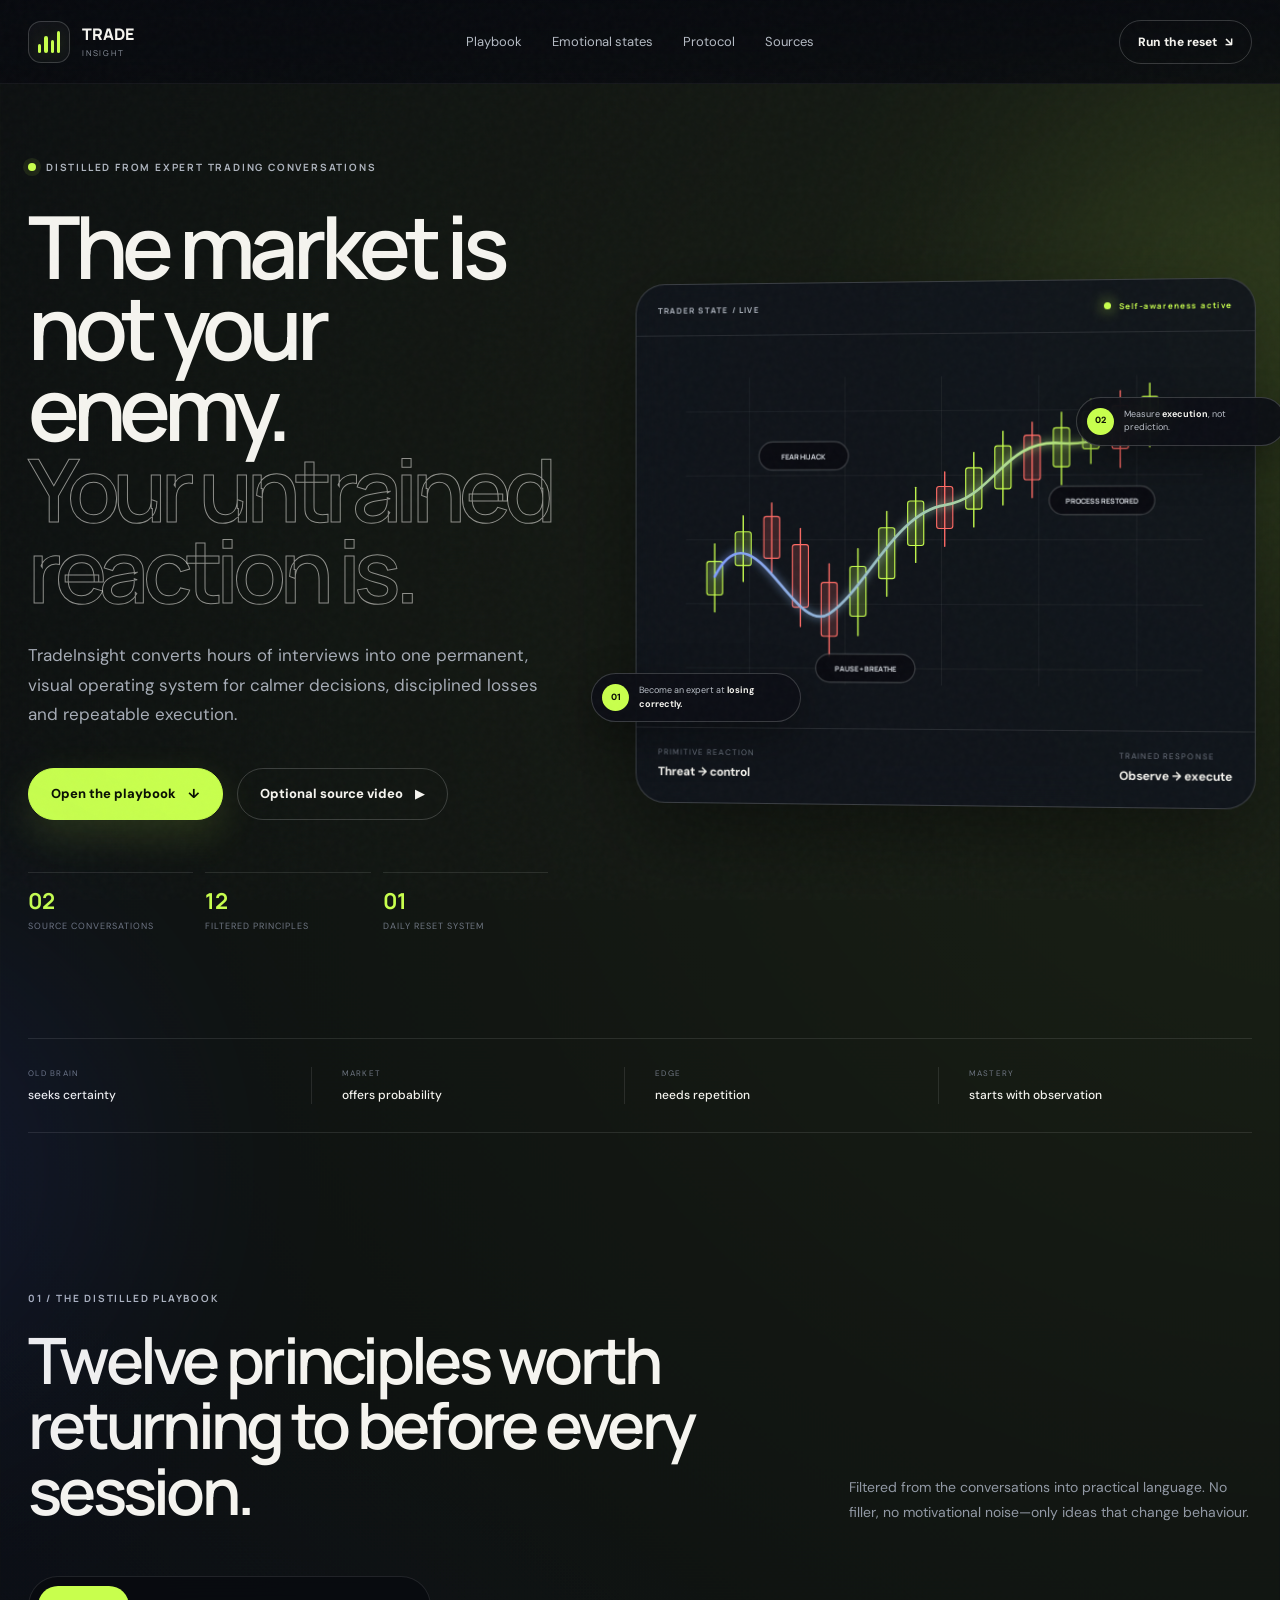
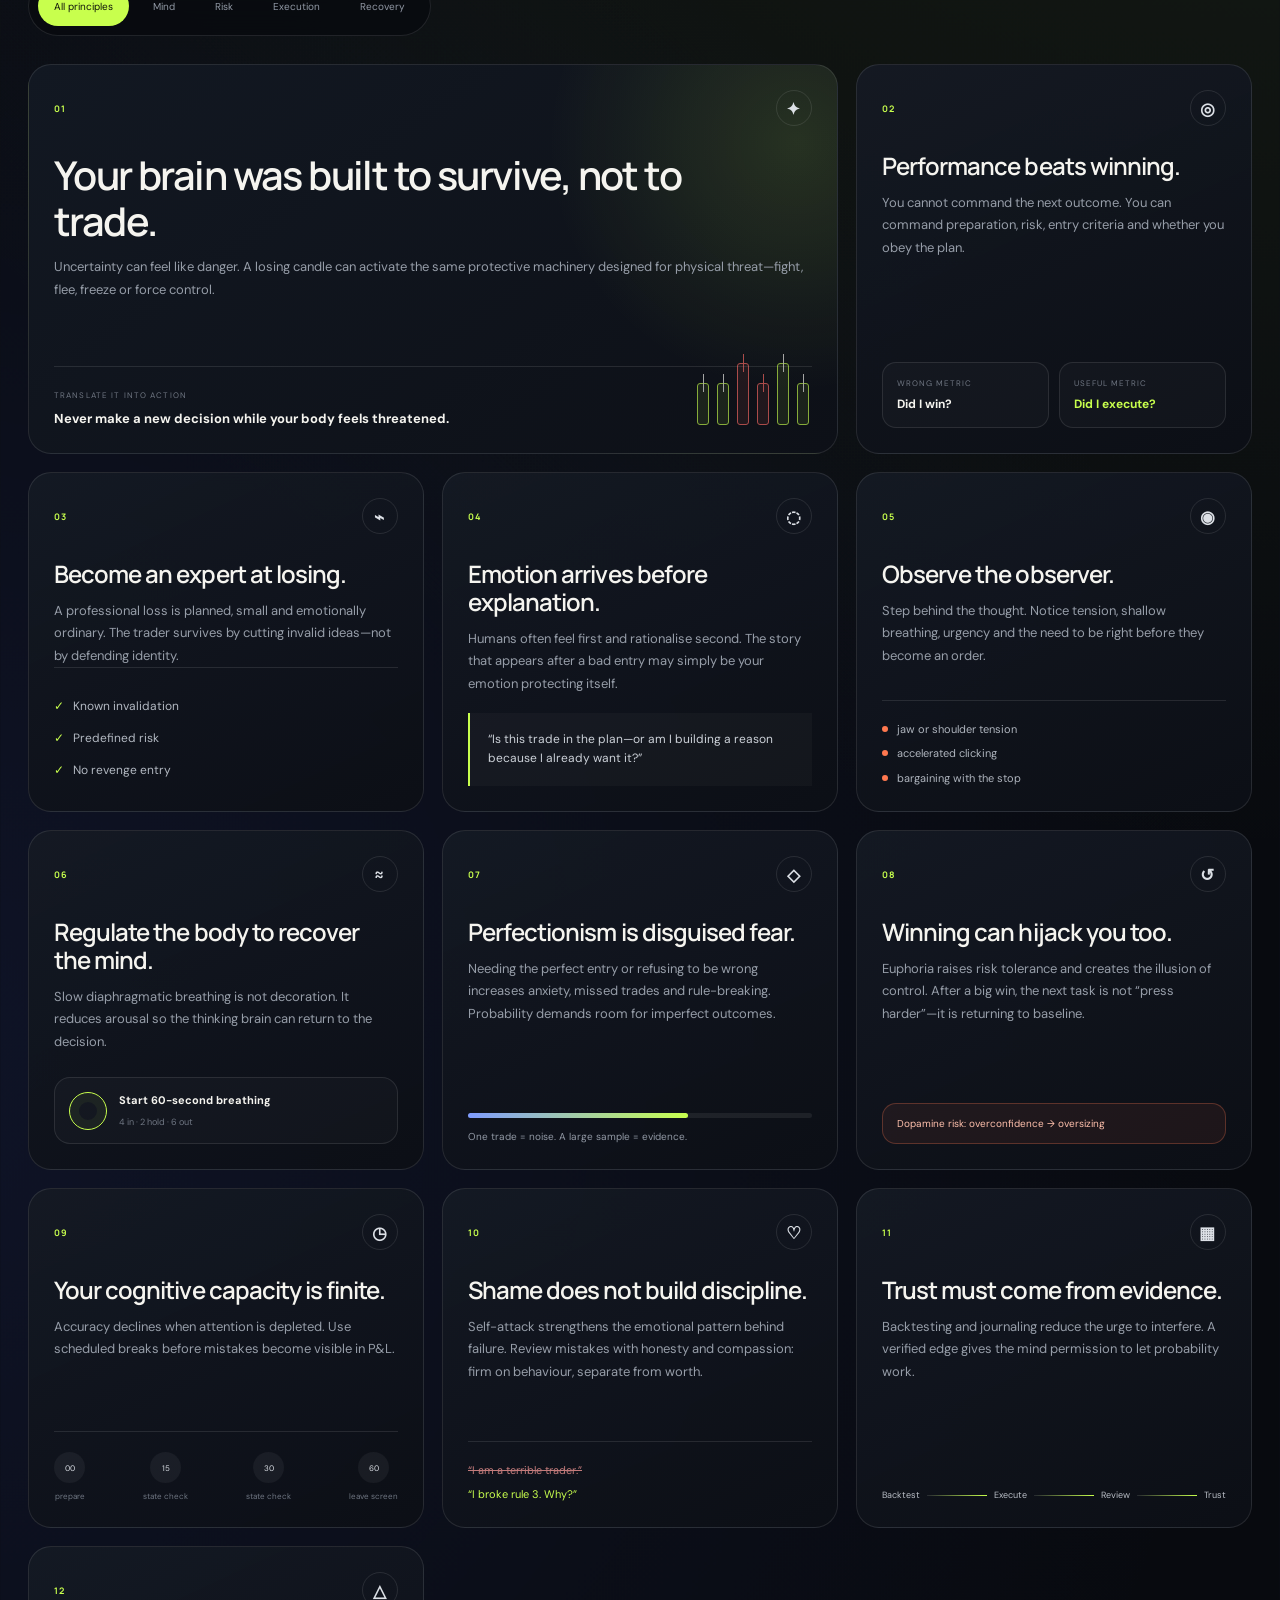
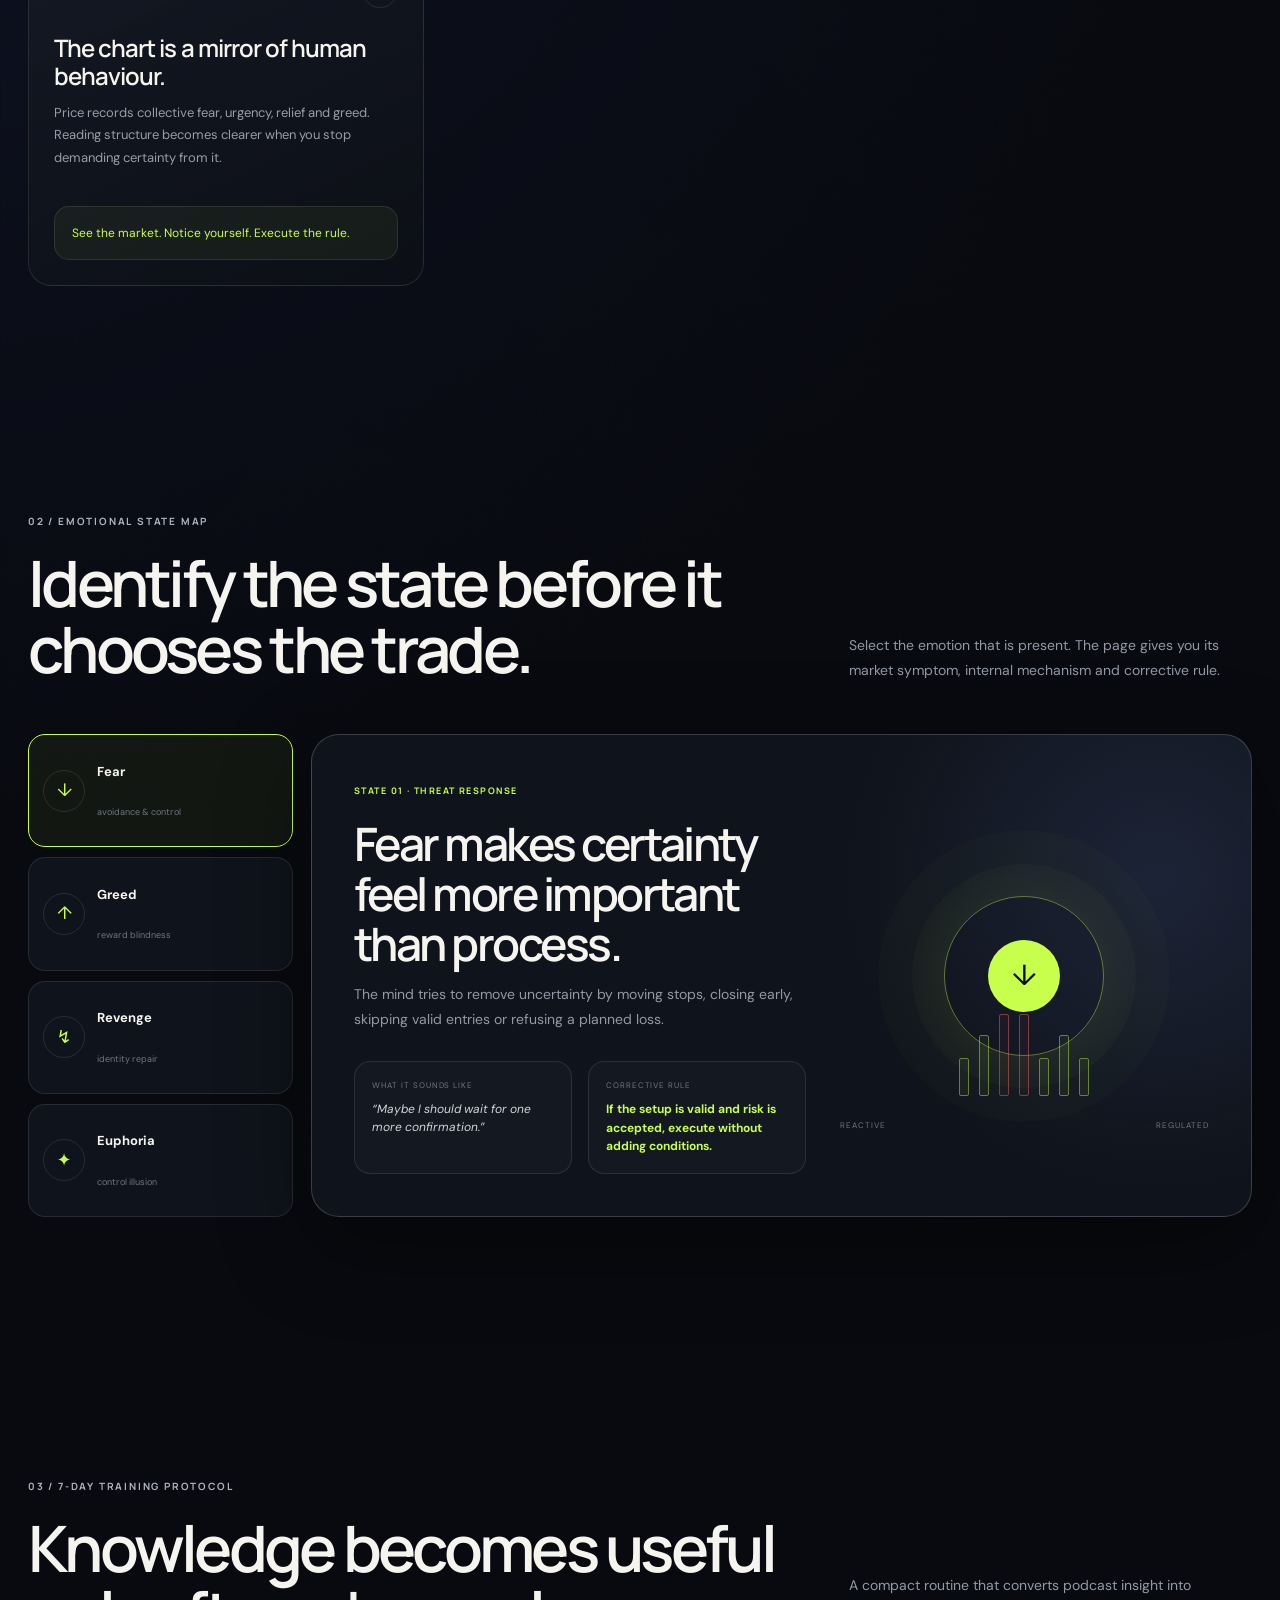
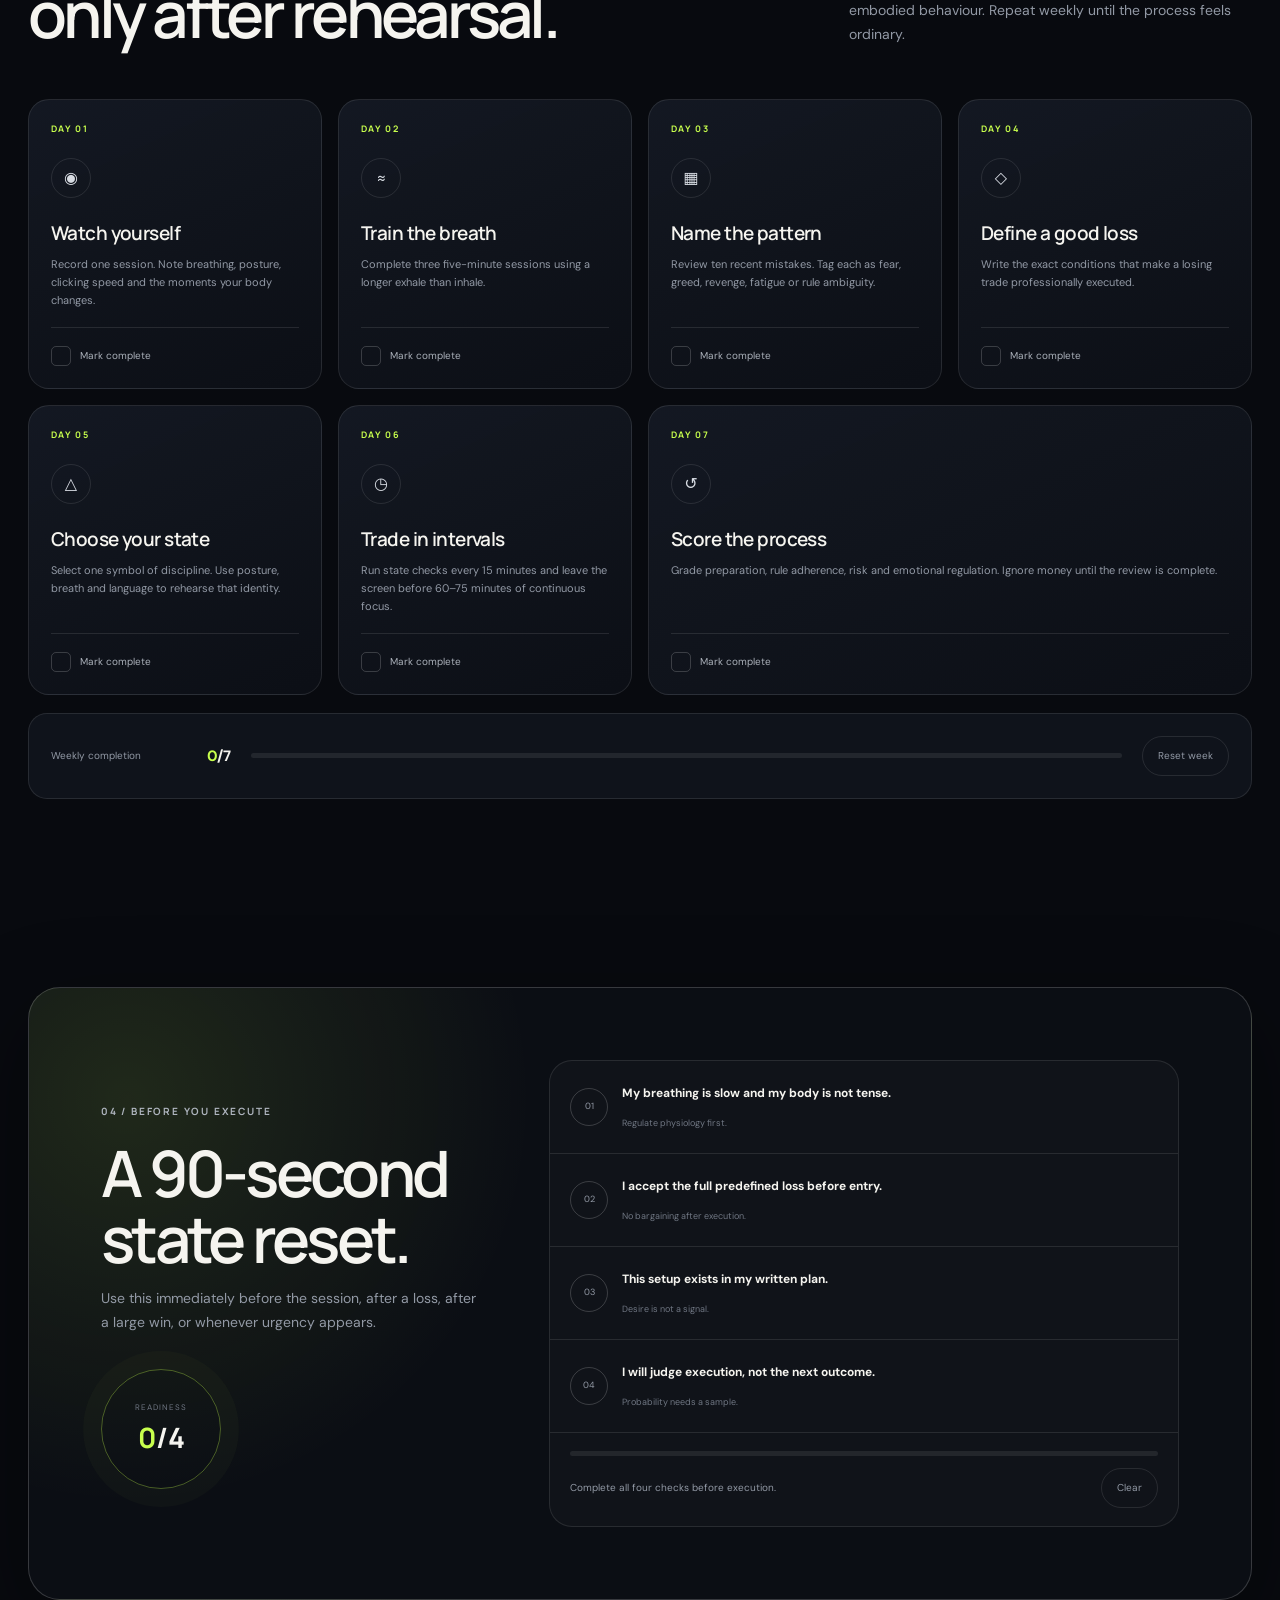
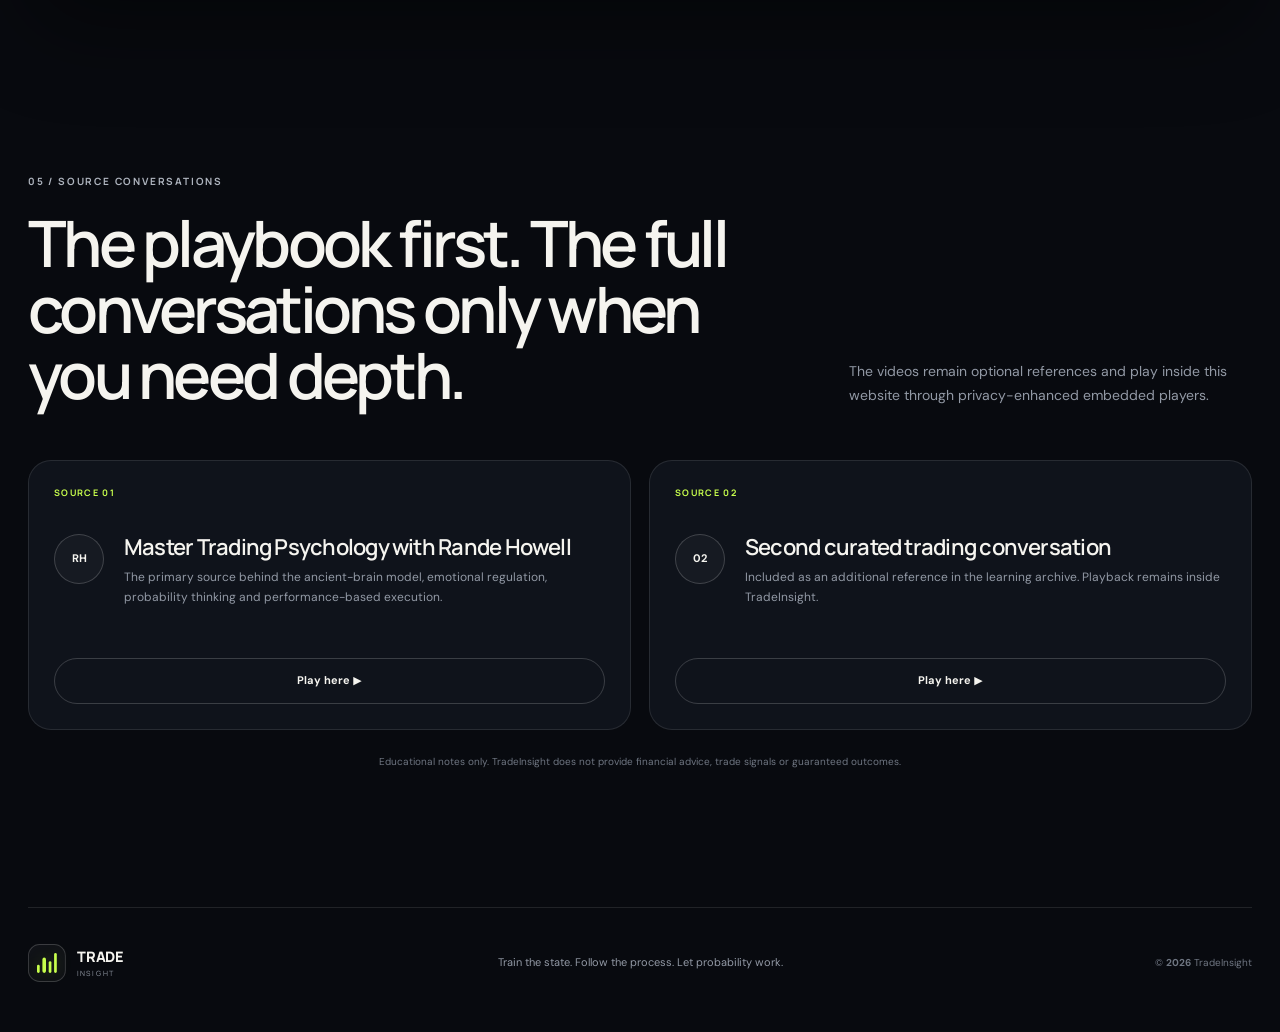
==== commit 1d04fa13: "Restore premium mobile-first TradeInsight frontend [skip ci]" ====
--- a/index.html
+++ b/index.html
@@ -14,22 +14,30 @@
   <link rel="stylesheet" href="styles.css" />
 </head>
 <body>
+  <a class="skip-link" href="#playbook">Skip to playbook</a>
   <div class="ambient ambient-a" aria-hidden="true"></div>
   <div class="ambient ambient-b" aria-hidden="true"></div>
   <div class="grain" aria-hidden="true"></div>
 
   <header class="site-header" id="top">
     <a class="brand" href="#top" aria-label="TradeInsight home">
-      <span class="brand-chart" aria-hidden="true"><i></i><i></i><i></i><i></i></span>
+      <span class="brand-chart" aria-hidden="true">
+        <i></i><i></i><i></i><i></i>
+      </span>
       <span><strong>TRADE</strong><small>INSIGHT</small></span>
     </a>
-    <button class="menu-toggle" type="button" aria-expanded="false" aria-controls="site-nav" aria-label="Open navigation"><span></span><span></span></button>
+
+    <button class="menu-toggle" type="button" aria-expanded="false" aria-controls="site-nav" aria-label="Open navigation">
+      <span></span><span></span>
+    </button>
+
     <nav class="site-nav" id="site-nav" aria-label="Primary navigation">
       <a href="#playbook">Playbook</a>
       <a href="#states">Emotional states</a>
       <a href="#protocol">Protocol</a>
       <a href="#sources">Sources</a>
     </nav>
+
     <a class="nav-action" href="#reset">Run the reset <span>↘</span></a>
   </header>
 
@@ -52,54 +60,199 @@
 
       <div class="hero-visual reveal delay-1" aria-label="Emotional trading cycle illustration">
         <div class="chart-shell">
-          <div class="chart-header"><span>TRADER STATE / LIVE</span><span class="status"><i></i> Self-awareness active</span></div>
+          <div class="chart-header">
+            <span>TRADER STATE / LIVE</span>
+            <span class="status"><i></i> Self-awareness active</span>
+          </div>
           <svg class="hero-chart" viewBox="0 0 720 460" role="img" aria-label="Candlestick chart showing emotional reactions and disciplined recovery">
-            <defs><linearGradient id="lineGradient" x1="0" y1="0" x2="1" y2="0"><stop offset="0" stop-color="#7f9cff"/><stop offset="1" stop-color="#caff5a"/></linearGradient><filter id="glow"><feGaussianBlur stdDeviation="5" result="b"/><feMerge><feMergeNode in="b"/><feMergeNode in="SourceGraphic"/></feMerge></filter></defs>
+            <defs>
+              <linearGradient id="lineGradient" x1="0" y1="0" x2="1" y2="0"><stop offset="0" stop-color="#7f9cff"/><stop offset="1" stop-color="#caff5a"/></linearGradient>
+              <filter id="glow"><feGaussianBlur stdDeviation="5" result="b"/><feMerge><feMergeNode in="b"/><feMergeNode in="SourceGraphic"/></feMerge></filter>
+            </defs>
             <g class="grid-lines"><path d="M40 80H680M40 160H680M40 240H680M40 320H680M40 400H680"/><path d="M120 38V420M240 38V420M360 38V420M480 38V420M600 38V420"/></g>
             <g class="candles">
-              <g class="up"><path d="M76 245V330"/><rect x="66" y="267" width="20" height="42" rx="3"/></g><g class="up"><path d="M112 210V292"/><rect x="102" y="230" width="20" height="42" rx="3"/></g><g class="down"><path d="M148 194V283"/><rect x="138" y="211" width="20" height="52" rx="3"/></g><g class="down"><path d="M184 226V348"/><rect x="174" y="246" width="20" height="78" rx="3"/></g><g class="down"><path d="M220 270V385"/><rect x="210" y="293" width="20" height="67" rx="3"/></g><g class="up"><path d="M256 251V359"/><rect x="246" y="273" width="20" height="62" rx="3"/></g><g class="up"><path d="M292 205V310"/><rect x="282" y="225" width="20" height="63" rx="3"/></g><g class="up"><path d="M328 175V268"/><rect x="318" y="192" width="20" height="55" rx="3"/></g><g class="down"><path d="M364 156V248"/><rect x="354" y="174" width="20" height="52" rx="3"/></g><g class="up"><path d="M400 132V224"/><rect x="390" y="151" width="20" height="51" rx="3"/></g><g class="up"><path d="M436 106V197"/><rect x="426" y="124" width="20" height="53" rx="3"/></g><g class="down"><path d="M472 95V188"/><rect x="462" y="111" width="20" height="55" rx="3"/></g><g class="up"><path d="M508 83V172"/><rect x="498" y="102" width="20" height="48" rx="3"/></g><g class="up"><path d="M544 67V146"/><rect x="534" y="82" width="20" height="46" rx="3"/></g><g class="down"><path d="M580 57V151"/><rect x="570" y="75" width="20" height="53" rx="3"/></g><g class="up"><path d="M616 48V126"/><rect x="606" y="64" width="20" height="43" rx="3"/></g>
+              <g class="up"><path d="M76 245V330"/><rect x="66" y="267" width="20" height="42" rx="3"/></g>
+              <g class="up"><path d="M112 210V292"/><rect x="102" y="230" width="20" height="42" rx="3"/></g>
+              <g class="down"><path d="M148 194V283"/><rect x="138" y="211" width="20" height="52" rx="3"/></g>
+              <g class="down"><path d="M184 226V348"/><rect x="174" y="246" width="20" height="78" rx="3"/></g>
+              <g class="down"><path d="M220 270V385"/><rect x="210" y="293" width="20" height="67" rx="3"/></g>
+              <g class="up"><path d="M256 251V359"/><rect x="246" y="273" width="20" height="62" rx="3"/></g>
+              <g class="up"><path d="M292 205V310"/><rect x="282" y="225" width="20" height="63" rx="3"/></g>
+              <g class="up"><path d="M328 175V268"/><rect x="318" y="192" width="20" height="55" rx="3"/></g>
+              <g class="down"><path d="M364 156V248"/><rect x="354" y="174" width="20" height="52" rx="3"/></g>
+              <g class="up"><path d="M400 132V224"/><rect x="390" y="151" width="20" height="51" rx="3"/></g>
+              <g class="up"><path d="M436 106V197"/><rect x="426" y="124" width="20" height="53" rx="3"/></g>
+              <g class="down"><path d="M472 95V188"/><rect x="462" y="111" width="20" height="55" rx="3"/></g>
+              <g class="up"><path d="M508 83V172"/><rect x="498" y="102" width="20" height="48" rx="3"/></g>
+              <g class="up"><path d="M544 67V146"/><rect x="534" y="82" width="20" height="46" rx="3"/></g>
+              <g class="down"><path d="M580 57V151"/><rect x="570" y="75" width="20" height="53" rx="3"/></g>
+              <g class="up"><path d="M616 48V126"/><rect x="606" y="64" width="20" height="43" rx="3"/></g>
             </g>
             <path class="state-line" d="M76 286 C125 190 174 362 220 332 S303 206 364 197 S437 115 508 121 S579 76 632 86"/>
-            <g class="chart-tags"><g transform="translate(132 118)"><rect width="112" height="35" rx="17.5"/><text x="56" y="22">FEAR HIJACK</text></g><g transform="translate(203 382)"><rect width="124" height="35" rx="17.5"/><text x="62" y="22">PAUSE + BREATHE</text></g><g transform="translate(493 174)"><rect width="129" height="35" rx="17.5"/><text x="64.5" y="22">PROCESS RESTORED</text></g></g>
+            <g class="chart-tags">
+              <g transform="translate(132 118)"><rect width="112" height="35" rx="17.5"/><text x="56" y="22">FEAR HIJACK</text></g>
+              <g transform="translate(203 382)"><rect width="124" height="35" rx="17.5"/><text x="62" y="22">PAUSE + BREATHE</text></g>
+              <g transform="translate(493 174)"><rect width="129" height="35" rx="17.5"/><text x="64.5" y="22">PROCESS RESTORED</text></g>
+            </g>
           </svg>
-          <div class="chart-footer"><div><span>Primitive reaction</span><strong>Threat → control</strong></div><div><span>Trained response</span><strong>Observe → execute</strong></div></div>
+          <div class="chart-footer">
+            <div><span>Primitive reaction</span><strong>Threat → control</strong></div>
+            <div><span>Trained response</span><strong>Observe → execute</strong></div>
+          </div>
         </div>
         <div class="floating-card card-loss"><span>01</span><p>Become an expert at <strong>losing correctly.</strong></p></div>
         <div class="floating-card card-process"><span>02</span><p>Measure <strong>execution</strong>, not prediction.</p></div>
       </div>
     </section>
 
-    <section class="thesis-strip" aria-label="Core principles"><div><span>OLD BRAIN</span><strong>seeks certainty</strong></div><div><span>MARKET</span><strong>offers probability</strong></div><div><span>EDGE</span><strong>needs repetition</strong></div><div><span>MASTERY</span><strong>starts with observation</strong></div></section>
+    <section class="thesis-strip" aria-label="Core principles">
+      <div><span>OLD BRAIN</span><strong>seeks certainty</strong></div>
+      <div><span>MARKET</span><strong>offers probability</strong></div>
+      <div><span>EDGE</span><strong>needs repetition</strong></div>
+      <div><span>MASTERY</span><strong>starts with observation</strong></div>
+    </section>
 
     <section class="section playbook" id="playbook">
-      <header class="section-heading reveal"><div><span class="section-label">01 / THE DISTILLED PLAYBOOK</span><h2>Twelve principles worth returning to before every session.</h2></div><p>Filtered from the conversations into practical language. No filler, no motivational noise—only ideas that change behaviour.</p></header>
-      <div class="principle-filters reveal" role="group" aria-label="Filter principles"><button class="is-active" data-filter="all" type="button">All principles</button><button data-filter="mind" type="button">Mind</button><button data-filter="risk" type="button">Risk</button><button data-filter="execution" type="button">Execution</button><button data-filter="recovery" type="button">Recovery</button></div>
+      <header class="section-heading reveal">
+        <div><span class="section-label">01 / THE DISTILLED PLAYBOOK</span><h2>Twelve principles worth returning to before every session.</h2></div>
+        <p>Filtered from the conversations into practical language. No filler, no motivational noise—only ideas that change behaviour.</p>
+      </header>
+
+      <div class="principle-filters reveal" role="group" aria-label="Filter principles">
+        <button class="is-active" data-filter="all" type="button">All principles</button>
+        <button data-filter="mind" type="button">Mind</button>
+        <button data-filter="risk" type="button">Risk</button>
+        <button data-filter="execution" type="button">Execution</button>
+        <button data-filter="recovery" type="button">Recovery</button>
+      </div>
+
       <div class="principle-grid">
-        <article class="principle principle-lead reveal" data-category="mind execution"><div class="principle-top"><span>01</span><i aria-hidden="true">✦</i></div><h3>Your brain was built to survive, not to trade.</h3><p>Uncertainty can feel like danger. A losing candle can activate the same protective machinery designed for physical threat—fight, flee, freeze or force control.</p><div class="translation"><span>Translate it into action</span><strong>Never make a new decision while your body feels threatened.</strong></div><div class="mini-candles" aria-hidden="true"><i class="green"></i><i class="green"></i><i class="red tall"></i><i class="red"></i><i class="green tall"></i><i class="green"></i></div></article>
-        <article class="principle reveal" data-category="execution mind"><div class="principle-top"><span>02</span><i aria-hidden="true">◎</i></div><h3>Performance beats winning.</h3><p>You cannot command the next outcome. You can command preparation, risk, entry criteria and whether you obey the plan.</p><div class="metric-pair"><div><small>Wrong metric</small><strong>Did I win?</strong></div><div><small>Useful metric</small><strong>Did I execute?</strong></div></div></article>
-        <article class="principle reveal" data-category="risk execution"><div class="principle-top"><span>03</span><i aria-hidden="true">⌁</i></div><h3>Become an expert at losing.</h3><p>A professional loss is planned, small and emotionally ordinary. The trader survives by cutting invalid ideas—not by defending identity.</p><ul class="clean-list"><li>Known invalidation</li><li>Predefined risk</li><li>No revenge entry</li></ul></article>
-        <article class="principle reveal" data-category="mind recovery"><div class="principle-top"><span>04</span><i aria-hidden="true">◌</i></div><h3>Emotion arrives before explanation.</h3><p>Humans often feel first and rationalise second. The story that appears after a bad entry may simply be your emotion protecting itself.</p><blockquote>“Is this trade in the plan—or am I building a reason because I already want it?”</blockquote></article>
-        <article class="principle reveal" data-category="mind execution"><div class="principle-top"><span>05</span><i aria-hidden="true">◉</i></div><h3>Observe the observer.</h3><p>Step behind the thought. Notice tension, shallow breathing, urgency and the need to be right before they become an order.</p><div class="signal-list"><span><i></i> jaw or shoulder tension</span><span><i></i> accelerated clicking</span><span><i></i> bargaining with the stop</span></div></article>
-        <article class="principle reveal" data-category="recovery mind"><div class="principle-top"><span>06</span><i aria-hidden="true">≈</i></div><h3>Regulate the body to recover the mind.</h3><p>Slow diaphragmatic breathing is not decoration. It reduces arousal so the thinking brain can return to the decision.</p><button class="breath-button" type="button" data-breathe><span></span><strong>Start 60-second breathing</strong><small>4 in · 2 hold · 6 out</small></button></article>
-        <article class="principle reveal" data-category="risk mind"><div class="principle-top"><span>07</span><i aria-hidden="true">◇</i></div><h3>Perfectionism is disguised fear.</h3><p>Needing the perfect entry or refusing to be wrong increases anxiety, missed trades and rule-breaking. Probability demands room for imperfect outcomes.</p><div class="probability-meter"><span style="--value:64%"></span><small>One trade = noise. A large sample = evidence.</small></div></article>
-        <article class="principle reveal" data-category="recovery execution"><div class="principle-top"><span>08</span><i aria-hidden="true">↺</i></div><h3>Winning can hijack you too.</h3><p>Euphoria raises risk tolerance and creates the illusion of control. After a big win, the next task is not “press harder”—it is returning to baseline.</p><div class="warning-pill">Dopamine risk: overconfidence → oversizing</div></article>
-        <article class="principle reveal" data-category="execution recovery"><div class="principle-top"><span>09</span><i aria-hidden="true">◷</i></div><h3>Your cognitive capacity is finite.</h3><p>Accuracy declines when attention is depleted. Use scheduled breaks before mistakes become visible in P&amp;L.</p><div class="timeline"><span><i>00</i> prepare</span><span><i>15</i> state check</span><span><i>30</i> state check</span><span><i>60</i> leave screen</span></div></article>
-        <article class="principle reveal" data-category="mind recovery"><div class="principle-top"><span>10</span><i aria-hidden="true">♡</i></div><h3>Shame does not build discipline.</h3><p>Self-attack strengthens the emotional pattern behind failure. Review mistakes with honesty and compassion: firm on behaviour, separate from worth.</p><div class="review-rule"><del>“I am a terrible trader.”</del><ins>“I broke rule 3. Why?”</ins></div></article>
-        <article class="principle reveal" data-category="execution risk"><div class="principle-top"><span>11</span><i aria-hidden="true">▦</i></div><h3>Trust must come from evidence.</h3><p>Backtesting and journaling reduce the urge to interfere. A verified edge gives the mind permission to let probability work.</p><div class="evidence-row"><span>Backtest</span><i></i><span>Execute</span><i></i><span>Review</span><i></i><span>Trust</span></div></article>
-        <article class="principle reveal" data-category="mind execution"><div class="principle-top"><span>12</span><i aria-hidden="true">△</i></div><h3>The chart is a mirror of human behaviour.</h3><p>Price records collective fear, urgency, relief and greed. Reading structure becomes clearer when you stop demanding certainty from it.</p><div class="quote-card">See the market. Notice yourself. Execute the rule.</div></article>
+        <article class="principle principle-lead reveal" data-category="mind execution">
+          <div class="principle-top"><span>01</span><i class="icon-brain" aria-hidden="true">✦</i></div>
+          <h3>Your brain was built to survive, not to trade.</h3>
+          <p>Uncertainty can feel like danger. A losing candle can activate the same protective machinery designed for physical threat—fight, flee, freeze or force control.</p>
+          <div class="translation"><span>Translate it into action</span><strong>Never make a new decision while your body feels threatened.</strong></div>
+          <div class="mini-candles" aria-hidden="true"><i class="green"></i><i class="green"></i><i class="red tall"></i><i class="red"></i><i class="green tall"></i><i class="green"></i></div>
+        </article>
+
+        <article class="principle reveal" data-category="execution mind">
+          <div class="principle-top"><span>02</span><i aria-hidden="true">◎</i></div>
+          <h3>Performance beats winning.</h3>
+          <p>You cannot command the next outcome. You can command preparation, risk, entry criteria and whether you obey the plan.</p>
+          <div class="metric-pair"><div><small>Wrong metric</small><strong>Did I win?</strong></div><div><small>Useful metric</small><strong>Did I execute?</strong></div></div>
+        </article>
+
+        <article class="principle reveal" data-category="risk execution">
+          <div class="principle-top"><span>03</span><i aria-hidden="true">⌁</i></div>
+          <h3>Become an expert at losing.</h3>
+          <p>A professional loss is planned, small and emotionally ordinary. The trader survives by cutting invalid ideas—not by defending identity.</p>
+          <ul class="clean-list"><li>Known invalidation</li><li>Predefined risk</li><li>No revenge entry</li></ul>
+        </article>
+
+        <article class="principle reveal" data-category="mind recovery">
+          <div class="principle-top"><span>04</span><i aria-hidden="true">◌</i></div>
+          <h3>Emotion arrives before explanation.</h3>
+          <p>Humans often feel first and rationalise second. The story that appears after a bad entry may simply be your emotion protecting itself.</p>
+          <blockquote>“Is this trade in the plan—or am I building a reason because I already want it?”</blockquote>
+        </article>
+
+        <article class="principle reveal" data-category="mind execution">
+          <div class="principle-top"><span>05</span><i aria-hidden="true">◉</i></div>
+          <h3>Observe the observer.</h3>
+          <p>Step behind the thought. Notice tension, shallow breathing, urgency and the need to be right before they become an order.</p>
+          <div class="signal-list"><span><i></i> jaw or shoulder tension</span><span><i></i> accelerated clicking</span><span><i></i> bargaining with the stop</span></div>
+        </article>
+
+        <article class="principle reveal" data-category="recovery mind">
+          <div class="principle-top"><span>06</span><i aria-hidden="true">≈</i></div>
+          <h3>Regulate the body to recover the mind.</h3>
+          <p>Slow diaphragmatic breathing is not decoration. It reduces arousal so the thinking brain can return to the decision.</p>
+          <button class="breath-button" type="button" data-breathe><span></span><strong>Start 60-second breathing</strong><small>4 in · 2 hold · 6 out</small></button>
+        </article>
+
+        <article class="principle reveal" data-category="risk mind">
+          <div class="principle-top"><span>07</span><i aria-hidden="true">◇</i></div>
+          <h3>Perfectionism is disguised fear.</h3>
+          <p>Needing the perfect entry or refusing to be wrong increases anxiety, missed trades and rule-breaking. Probability demands room for imperfect outcomes.</p>
+          <div class="probability-meter"><span style="--value:64%"></span><small>One trade = noise. A large sample = evidence.</small></div>
+        </article>
+
+        <article class="principle reveal" data-category="recovery execution">
+          <div class="principle-top"><span>08</span><i aria-hidden="true">↺</i></div>
+          <h3>Winning can hijack you too.</h3>
+          <p>Euphoria raises risk tolerance and creates the illusion of control. After a big win, the next task is not “press harder”—it is returning to baseline.</p>
+          <div class="warning-pill">Dopamine risk: overconfidence → oversizing</div>
+        </article>
+
+        <article class="principle reveal" data-category="execution recovery">
+          <div class="principle-top"><span>09</span><i aria-hidden="true">◷</i></div>
+          <h3>Your cognitive capacity is finite.</h3>
+          <p>Accuracy declines when attention is depleted. Use scheduled breaks before mistakes become visible in P&amp;L.</p>
+          <div class="timeline"><span><i>00</i> prepare</span><span><i>15</i> state check</span><span><i>30</i> state check</span><span><i>60</i> leave screen</span></div>
+        </article>
+
+        <article class="principle reveal" data-category="mind recovery">
+          <div class="principle-top"><span>10</span><i aria-hidden="true">♡</i></div>
+          <h3>Shame does not build discipline.</h3>
+          <p>Self-attack strengthens the emotional pattern behind failure. Review mistakes with honesty and compassion: firm on behaviour, separate from worth.</p>
+          <div class="review-rule"><del>“I am a terrible trader.”</del><ins>“I broke rule 3. Why?”</ins></div>
+        </article>
+
+        <article class="principle reveal" data-category="execution risk">
+          <div class="principle-top"><span>11</span><i aria-hidden="true">▦</i></div>
+          <h3>Trust must come from evidence.</h3>
+          <p>Backtesting and journaling reduce the urge to interfere. A verified edge gives the mind permission to let probability work.</p>
+          <div class="evidence-row"><span>Backtest</span><i></i><span>Execute</span><i></i><span>Review</span><i></i><span>Trust</span></div>
+        </article>
+
+        <article class="principle reveal" data-category="mind execution">
+          <div class="principle-top"><span>12</span><i aria-hidden="true">△</i></div>
+          <h3>The chart is a mirror of human behaviour.</h3>
+          <p>Price records collective fear, urgency, relief and greed. Reading structure becomes clearer when you stop demanding certainty from it.</p>
+          <div class="quote-card">See the market. Notice yourself. Execute the rule.</div>
+        </article>
       </div>
     </section>
 
     <section class="section state-section" id="states">
-      <header class="section-heading reveal"><div><span class="section-label">02 / EMOTIONAL STATE MAP</span><h2>Identify the state before it chooses the trade.</h2></div><p>Select the emotion that is present. The page gives you its market symptom, internal mechanism and corrective rule.</p></header>
+      <header class="section-heading reveal">
+        <div><span class="section-label">02 / EMOTIONAL STATE MAP</span><h2>Identify the state before it chooses the trade.</h2></div>
+        <p>Select the emotion that is present. The page gives you its market symptom, internal mechanism and corrective rule.</p>
+      </header>
+
       <div class="state-layout reveal">
-        <div class="state-tabs" role="tablist" aria-label="Emotional states"><button class="is-active" type="button" role="tab" aria-selected="true" data-state="fear"><span class="state-icon">↓</span><strong>Fear</strong><small>avoidance &amp; control</small></button><button type="button" role="tab" aria-selected="false" data-state="greed"><span class="state-icon">↑</span><strong>Greed</strong><small>reward blindness</small></button><button type="button" role="tab" aria-selected="false" data-state="revenge"><span class="state-icon">↯</span><strong>Revenge</strong><small>identity repair</small></button><button type="button" role="tab" aria-selected="false" data-state="euphoria"><span class="state-icon">✦</span><strong>Euphoria</strong><small>control illusion</small></button></div>
-        <article class="state-panel" id="state-panel" aria-live="polite"><div class="state-copy"><span class="state-kicker" id="state-kicker">STATE 01 · THREAT RESPONSE</span><h3 id="state-title">Fear makes certainty feel more important than process.</h3><p id="state-description">The mind tries to remove uncertainty by moving stops, closing early, skipping valid entries or refusing a planned loss.</p><div class="state-columns"><div><small>What it sounds like</small><blockquote id="state-voice">“Maybe I should wait for one more confirmation.”</blockquote></div><div><small>Corrective rule</small><strong id="state-rule">If the setup is valid and risk is accepted, execute without adding conditions.</strong></div></div></div><div class="state-graphic" aria-hidden="true"><div class="pulse-ring"><span id="state-symbol">↓</span></div><div class="state-candles" id="state-candles"><i></i><i></i><i></i><i></i><i></i><i></i><i></i></div><div class="baseline"><span>reactive</span><span>regulated</span></div></div></article>
+        <div class="state-tabs" role="tablist" aria-label="Emotional states">
+          <button class="is-active" type="button" role="tab" aria-selected="true" data-state="fear"><span class="state-icon">↓</span><strong>Fear</strong><small>avoidance &amp; control</small></button>
+          <button type="button" role="tab" aria-selected="false" data-state="greed"><span class="state-icon">↑</span><strong>Greed</strong><small>reward blindness</small></button>
+          <button type="button" role="tab" aria-selected="false" data-state="revenge"><span class="state-icon">↯</span><strong>Revenge</strong><small>identity repair</small></button>
+          <button type="button" role="tab" aria-selected="false" data-state="euphoria"><span class="state-icon">✦</span><strong>Euphoria</strong><small>control illusion</small></button>
+        </div>
+
+        <article class="state-panel" id="state-panel" aria-live="polite">
+          <div class="state-copy">
+            <span class="state-kicker" id="state-kicker">STATE 01 · THREAT RESPONSE</span>
+            <h3 id="state-title">Fear makes certainty feel more important than process.</h3>
+            <p id="state-description">The mind tries to remove uncertainty by moving stops, closing early, skipping valid entries or refusing a planned loss.</p>
+            <div class="state-columns">
+              <div><small>What it sounds like</small><blockquote id="state-voice">“Maybe I should wait for one more confirmation.”</blockquote></div>
+              <div><small>Corrective rule</small><strong id="state-rule">If the setup is valid and risk is accepted, execute without adding conditions.</strong></div>
+            </div>
+          </div>
+          <div class="state-graphic" aria-hidden="true">
+            <div class="pulse-ring"><span id="state-symbol">↓</span></div>
+            <div class="state-candles" id="state-candles"><i></i><i></i><i></i><i></i><i></i><i></i><i></i></div>
+            <div class="baseline"><span>reactive</span><span>regulated</span></div>
+          </div>
+        </article>
       </div>
     </section>
 
     <section class="section protocol-section" id="protocol">
-      <header class="section-heading reveal"><div><span class="section-label">03 / 7-DAY TRAINING PROTOCOL</span><h2>Knowledge becomes useful only after rehearsal.</h2></div><p>A compact routine that converts podcast insight into embodied behaviour. Repeat weekly until the process feels ordinary.</p></header>
+      <header class="section-heading reveal">
+        <div><span class="section-label">03 / 7-DAY TRAINING PROTOCOL</span><h2>Knowledge becomes useful only after rehearsal.</h2></div>
+        <p>A compact routine that converts podcast insight into embodied behaviour. Repeat weekly until the process feels ordinary.</p>
+      </header>
+
       <div class="protocol-grid">
         <article class="day-card reveal"><span>DAY 01</span><i>◉</i><h3>Watch yourself</h3><p>Record one session. Note breathing, posture, clicking speed and the moments your body changes.</p><label><input type="checkbox" data-day="1"><span>Mark complete</span></label></article>
         <article class="day-card reveal"><span>DAY 02</span><i>≈</i><h3>Train the breath</h3><p>Complete three five-minute sessions using a longer exhale than inhale.</p><label><input type="checkbox" data-day="2"><span>Mark complete</span></label></article>
@@ -113,24 +266,70 @@
     </section>
 
     <section class="reset-section" id="reset">
-      <div class="reset-copy reveal"><span class="section-label">04 / BEFORE YOU EXECUTE</span><h2>A 90-second state reset.</h2><p>Use this immediately before the session, after a loss, after a large win, or whenever urgency appears.</p><div class="reset-score"><span>Readiness</span><strong><b id="reset-score">0</b>/4</strong></div></div>
-      <div class="reset-card reveal delay-1"><label><input type="checkbox" data-reset><span><i>01</i><strong>My breathing is slow and my body is not tense.</strong><small>Regulate physiology first.</small></span></label><label><input type="checkbox" data-reset><span><i>02</i><strong>I accept the full predefined loss before entry.</strong><small>No bargaining after execution.</small></span></label><label><input type="checkbox" data-reset><span><i>03</i><strong>This setup exists in my written plan.</strong><small>Desire is not a signal.</small></span></label><label><input type="checkbox" data-reset><span><i>04</i><strong>I will judge execution, not the next outcome.</strong><small>Probability needs a sample.</small></span></label><div class="reset-footer"><div class="reset-track"><i id="reset-progress"></i></div><p id="reset-message">Complete all four checks before execution.</p><button type="button" id="reset-clear">Clear</button></div></div>
+      <div class="reset-copy reveal">
+        <span class="section-label">04 / BEFORE YOU EXECUTE</span>
+        <h2>A 90-second state reset.</h2>
+        <p>Use this immediately before the session, after a loss, after a large win, or whenever urgency appears.</p>
+        <div class="reset-score"><span>Readiness</span><strong><b id="reset-score">0</b>/4</strong></div>
+      </div>
+      <div class="reset-card reveal delay-1">
+        <label><input type="checkbox" data-reset><span><i>01</i><strong>My breathing is slow and my body is not tense.</strong><small>Regulate physiology first.</small></span></label>
+        <label><input type="checkbox" data-reset><span><i>02</i><strong>I accept the full predefined loss before entry.</strong><small>No bargaining after execution.</small></span></label>
+        <label><input type="checkbox" data-reset><span><i>03</i><strong>This setup exists in my written plan.</strong><small>Desire is not a signal.</small></span></label>
+        <label><input type="checkbox" data-reset><span><i>04</i><strong>I will judge execution, not the next outcome.</strong><small>Probability needs a sample.</small></span></label>
+        <div class="reset-footer"><div class="reset-track"><i id="reset-progress"></i></div><p id="reset-message">Complete all four checks before execution.</p><button type="button" id="reset-clear">Clear</button></div>
+      </div>
     </section>
 
     <section class="section source-section" id="sources">
-      <header class="section-heading reveal"><div><span class="section-label">05 / SOURCE CONVERSATIONS</span><h2>The playbook first. The full conversations only when you need depth.</h2></div><p>The videos remain optional references and play inside this website through privacy-enhanced embedded players.</p></header>
+      <header class="section-heading reveal">
+        <div><span class="section-label">05 / SOURCE CONVERSATIONS</span><h2>The playbook first. The full conversations only when you need depth.</h2></div>
+        <p>The videos remain optional references and play inside this website through privacy-enhanced embedded players.</p>
+      </header>
       <div class="source-grid">
-        <article class="source-card reveal"><div class="source-number">SOURCE 01</div><div class="source-icon">RH</div><div><h3>Master Trading Psychology with Rande Howell</h3><p>The primary source behind the ancient-brain model, emotional regulation, probability thinking and performance-based execution.</p></div><button type="button" data-open-player="ICeHYLSXgYI">Play here <span>▶</span></button></article>
-        <article class="source-card reveal"><div class="source-number">SOURCE 02</div><div class="source-icon">02</div><div><h3>Second curated trading conversation</h3><p>Included as an additional reference in the learning archive. Playback remains inside TradeInsight.</p></div><button type="button" data-open-player="znSRU984kc8">Play here <span>▶</span></button></article>
+        <article class="source-card reveal">
+          <div class="source-number">SOURCE 01</div>
+          <div class="source-icon">RH</div>
+          <div><h3>Master Trading Psychology with Rande Howell</h3><p>The primary source behind the ancient-brain model, emotional regulation, probability thinking and performance-based execution.</p></div>
+          <button type="button" data-open-player="ICeHYLSXgYI">Play here <span>▶</span></button>
+        </article>
+        <article class="source-card reveal">
+          <div class="source-number">SOURCE 02</div>
+          <div class="source-icon">02</div>
+          <div><h3>Second curated trading conversation</h3><p>Included as an additional reference in the learning archive. Playback remains inside TradeInsight.</p></div>
+          <button type="button" data-open-player="znSRU984kc8">Play here <span>▶</span></button>
+        </article>
       </div>
       <p class="source-note reveal">Educational notes only. TradeInsight does not provide financial advice, trade signals or guaranteed outcomes.</p>
     </section>
   </main>
 
-  <footer class="site-footer"><a class="brand footer-brand" href="#top"><span class="brand-chart"><i></i><i></i><i></i><i></i></span><span><strong>TRADE</strong><small>INSIGHT</small></span></a><p>Train the state. Follow the process. Let probability work.</p><span>© <b id="year"></b> TradeInsight</span></footer>
-
-  <dialog class="player-modal" id="player-modal"><div class="player-head"><div><span>OPTIONAL SOURCE</span><strong>Watch without leaving TradeInsight</strong></div><button type="button" id="close-player" aria-label="Close video">×</button></div><div class="player-frame" id="player-frame"></div><p>Playback is provided by YouTube in privacy-enhanced mode. The written playbook remains the primary experience.</p></dialog>
-  <div class="breath-overlay" id="breath-overlay" aria-hidden="true"><button type="button" id="close-breath" aria-label="Close breathing exercise">×</button><div class="breath-orb"><span id="breath-phase">Inhale</span><strong id="breath-count">4</strong></div><p>Stay still. Let the exhale be longer than the inhale.</p></div>
+  <footer class="site-footer">
+    <a class="brand footer-brand" href="#top"><span class="brand-chart"><i></i><i></i><i></i><i></i></span><span><strong>TRADE</strong><small>INSIGHT</small></span></a>
+    <p>Train the state. Follow the process. Let probability work.</p>
+    <span>© <b id="year"></b> TradeInsight</span>
+  </footer>
+
+  <dialog class="player-modal" id="player-modal">
+    <div class="player-head"><div><span>OPTIONAL SOURCE</span><strong>Watch without leaving TradeInsight</strong></div><button type="button" id="close-player" aria-label="Close video">×</button></div>
+    <div class="player-frame" id="player-frame"></div>
+    <p>Playback is provided by YouTube in privacy-enhanced mode. The written playbook remains the primary experience.</p>
+  </dialog>
+
+  <div class="breath-overlay" id="breath-overlay" aria-hidden="true">
+    <button type="button" id="close-breath" aria-label="Close breathing exercise">×</button>
+    <div class="breath-orb"><span id="breath-phase">Inhale</span><strong id="breath-count">4</strong></div>
+    <p>Stay still. Let the exhale be longer than the inhale.</p>
+  </div>
+
+  <nav class="mobile-dock" aria-label="Mobile quick navigation">
+    <a href="#playbook"><span>⌁</span><small>Playbook</small></a>
+    <a href="#states"><span>◉</span><small>States</small></a>
+    <a class="dock-primary" href="#reset"><span>✓</span><small>Reset</small></a>
+    <a href="#protocol"><span>▦</span><small>Protocol</small></a>
+    <button type="button" data-open-player="ICeHYLSXgYI"><span>▶</span><small>Source</small></button>
+  </nav>
+
   <script src="app.js"></script>
 </body>
 </html>
--- a/styles.css
+++ b/styles.css
@@ -1,3 +1,612 @@
 @import url('https://fonts.googleapis.com/css2?family=DM+Sans:wght@400;500;600;700&family=Manrope:wght@500;600;700;800&display=swap');
-:root{--bg:#080a0f;--panel:#0f131b;--panel2:#151a24;--text:#f5f4ef;--muted:#9299a5;--line:rgba(255,255,255,.1);--lime:#c8ff4d;--blue:#7f9cff;--orange:#ff784f;--max:1280px;--shadow:0 28px 90px rgba(0,0,0,.42)}
-*{box-sizing:border-box}html{scroll-behavior:smooth}body{margin:0;background:var(--bg);color:var(--text);font-family:'DM Sans',system-ui,sans-serif;overflow-x:hidden}body.menu-open{overflow:hidden}a{color:inherit;text-decoration:none}button,input{font:inherit}button{color:inherit}img{display:block;width:100%}svg{fill:none;stroke:currentColor;stroke-width:1.8;stroke-linecap:round;stroke-linejoin:round}.noise{position:fixed;inset:0;z-index:50;pointer-events:none;opacity:.025;background-image:url("data:image/svg+xml,%3Csvg viewBox='0 0 180 180' xmlns='http://www.w3.org/2000/svg'%3E%3Cfilter id='n'%3E%3CfeTurbulence type='fractalNoise' baseFrequency='.9' numOctaves='4'/%3E%3C/filter%3E%3Crect width='100%25' height='100%25' filter='url(%23n)'/%3E%3C/svg%3E")}.page-glow{position:absolute;border-radius:50%;filter:blur(120px);pointer-events:none;opacity:.13}.glow-one{width:520px;height:520px;background:var(--lime);right:-280px;top:30px}.glow-two{width:500px;height:500px;background:#425eff;left:-380px;top:720px}.site-header{height:92px;max-width:var(--max);margin:auto;padding:0 28px;display:grid;grid-template-columns:1fr auto 1fr;align-items:center;position:relative;z-index:30}.brand{display:inline-flex;align-items:center;gap:12px;width:max-content}.brand-mark{width:40px;height:40px;border:1px solid rgba(255,255,255,.17);border-radius:13px;display:grid;place-items:center;background:rgba(255,255,255,.035)}.brand-mark svg{width:25px;color:var(--lime);stroke-width:2.2}.brand-copy{display:flex;flex-direction:column;font-family:Manrope,sans-serif;line-height:.9}.brand-copy strong{font-size:17px;font-weight:800}.brand-copy span{font-size:8px;letter-spacing:.2em;color:var(--muted);margin-top:7px}.main-nav{display:flex;gap:34px;color:#b4bac4;font-size:13px}.main-nav a{position:relative}.main-nav a:after{content:'';position:absolute;left:0;right:100%;bottom:-8px;height:1px;background:var(--lime);transition:.25s}.main-nav a:hover:after{right:0}.header-cta{justify-self:end;border:1px solid rgba(255,255,255,.16);border-radius:999px;padding:12px 18px;font-size:12px;font-weight:700;transition:.25s}.header-cta:hover{background:var(--lime);border-color:var(--lime);color:#0a1003;transform:translateY(-2px)}.menu-button{display:none;background:none;border:0;padding:12px}.menu-button span{display:block;width:24px;height:1px;background:white;margin:6px 0;transition:.25s}.hero{max-width:var(--max);min-height:720px;margin:auto;padding:62px 28px 96px;display:grid;grid-template-columns:.92fr 1.08fr;gap:72px;align-items:center}.eyebrow,.section-index{font:700 10px Manrope,sans-serif;letter-spacing:.2em;text-transform:uppercase;color:#aab0ba}.eyebrow{display:flex;gap:11px;align-items:center}.live-dot{width:8px;height:8px;border-radius:50%;background:var(--lime);box-shadow:0 0 0 5px rgba(200,255,77,.1)}.hero h1{font:600 clamp(64px,7.2vw,105px)/.91 Manrope,sans-serif;letter-spacing:-.075em;margin:28px 0 30px}.hero h1 span{color:transparent;-webkit-text-stroke:1px rgba(245,244,239,.55)}.hero-intro{max-width:540px;color:#a5abb5;font-size:17px;line-height:1.75}.hero-actions{display:flex;align-items:center;gap:28px;margin:38px 0 58px}.button{min-height:52px;display:inline-flex;align-items:center;justify-content:center;gap:12px;padding:0 23px;border-radius:999px;font-size:13px;font-weight:800;transition:.25s}.button:hover{transform:translateY(-3px)}.button-primary{background:var(--lime);color:#091003;box-shadow:0 15px 40px rgba(200,255,77,.14)}.button-icon{width:28px;height:28px;border-radius:50%;display:grid;place-items:center;background:rgba(0,0,0,.12)}.button-icon svg,.play-button svg,.card-play svg{width:16px;fill:currentColor;stroke:none}.text-link{font-size:13px;color:#bbc0c9;border-bottom:1px solid #464c56;padding-bottom:4px}.hero-proof{max-width:480px;display:grid;grid-template-columns:1fr 1fr;gap:14px 30px;color:#717783;font:600 9px Manrope,sans-serif;letter-spacing:.13em;text-transform:uppercase}.hero-proof span{border-top:1px solid var(--line);padding-top:13px}.hero-visual{position:relative;perspective:1200px}.feature-card{background:rgba(15,19,27,.88);border:1px solid rgba(255,255,255,.17);border-radius:30px;overflow:hidden;box-shadow:var(--shadow);backdrop-filter:blur(18px);transform:rotateY(-3deg);transition:.4s}.feature-card:hover{transform:rotateY(0) translateY(-5px)}.feature-media{position:relative;aspect-ratio:16/9;overflow:hidden;background:#111}.feature-media img{height:100%;object-fit:cover;filter:saturate(.84) contrast(1.06);transition:.65s}.feature-card:hover .feature-media img{transform:scale(1.025)}.media-shade{position:absolute;inset:0;background:linear-gradient(180deg,rgba(0,0,0,.35),transparent 48%,rgba(0,0,0,.72))}.media-topline{position:absolute;left:22px;right:22px;top:20px;display:flex;justify-content:space-between;font:700 8px Manrope,sans-serif;letter-spacing:.17em}.play-button{position:absolute;left:50%;top:50%;transform:translate(-50%,-50%);width:72px;height:72px;border-radius:50%;display:grid;place-items:center;background:var(--lime);color:#0b1104;box-shadow:0 0 0 13px rgba(255,255,255,.09);transition:.25s}.play-button:hover{transform:translate(-50%,-50%) scale(1.08)}.play-button svg{width:30px;margin-left:4px}.soundwave{position:absolute;left:20px;bottom:18px;height:18px;display:flex;align-items:center;gap:4px}.soundwave i{width:2px;height:5px;background:white;border-radius:2px;animation:wave 1.5s ease-in-out infinite}.soundwave i:nth-child(2n){animation-delay:-.7s}.soundwave i:nth-child(3n){animation-delay:-.3s}@keyframes wave{50%{height:17px}}.feature-content{padding:28px 30px}.feature-kicker{display:flex;align-items:center;gap:10px;color:var(--lime);font:700 9px Manrope,sans-serif;letter-spacing:.16em}.topic-pill{color:#bcc1ca;background:rgba(255,255,255,.05);border:1px solid var(--line);border-radius:999px;padding:6px 10px;letter-spacing:.08em}.feature-content h2{font:600 clamp(24px,2.5vw,34px)/1.15 Manrope,sans-serif;letter-spacing:-.045em;margin:17px 0 11px}.feature-content>p{max-width:540px;color:#9299a4;font-size:13px;line-height:1.65}.feature-footer{border-top:1px solid var(--line);margin-top:23px;padding-top:20px;display:flex;justify-content:space-between;align-items:center}.guest{display:flex;align-items:center;gap:11px}.guest-avatar{width:40px;height:40px;border-radius:50%;display:grid;place-items:center;background:linear-gradient(135deg,#596170,#191d27);border:1px solid rgba(255,255,255,.16);font-size:10px;font-weight:700}.guest>span:last-child{display:flex;flex-direction:column;gap:3px}.guest small{font-size:8px;text-transform:uppercase;letter-spacing:.09em;color:#747b87}.guest strong{font-size:12px}.save-button{display:inline-flex;align-items:center;gap:7px;border:1px solid var(--line);border-radius:999px;background:transparent;padding:9px 12px;font-size:10px;cursor:pointer;transition:.2s}.save-button svg{width:16px}.save-button:hover,.save-button.is-saved{color:var(--lime);border-color:var(--lime);background:rgba(200,255,77,.06)}.save-button.is-saved svg{fill:currentColor}.floating-note{position:absolute;display:flex;align-items:center;gap:9px;border:1px solid rgba(255,255,255,.16);border-radius:999px;padding:10px 15px 10px 10px;background:rgba(12,15,21,.9);box-shadow:0 15px 40px rgba(0,0,0,.35);font-size:9px;color:#bbc0c8}.floating-note span{width:25px;height:25px;border-radius:50%;display:grid;place-items:center;background:var(--lime);color:#0c1105;font-weight:800}.note-one{right:-38px;top:23%;animation:float 5s ease-in-out infinite}.note-two{left:-48px;bottom:12%;animation:float 5s ease-in-out -2.5s infinite}@keyframes float{50%{transform:translateY(-10px)}}.signal-bar{max-width:var(--max);margin:0 auto 20px;padding:30px 28px;border-block:1px solid var(--line);display:grid;grid-template-columns:repeat(3,1fr) auto;gap:50px;align-items:center}.signal-bar>div:not(.signal-emblem){display:flex;flex-direction:column;gap:8px}.signal-bar span{color:#666d78;font-size:8px;letter-spacing:.17em}.signal-bar strong{font-size:12px;font-weight:500}.signal-emblem svg{width:46px;color:var(--lime)}.section{max-width:var(--max);margin:auto;padding:130px 28px}.section-heading{display:grid;grid-template-columns:1.3fr .7fr;gap:80px;align-items:end;margin-bottom:56px}.section-heading h2,.mind-lab h2,.manifesto h2,.closing-cta h2{font:600 clamp(39px,5vw,67px)/1.03 Manrope,sans-serif;letter-spacing:-.058em;margin:19px 0 0}.section-heading>p{max-width:390px;margin:0;color:#89909b;font-size:14px;line-height:1.75}.filter-row{display:flex;flex-wrap:wrap;gap:10px;margin-bottom:28px}.filter-chip{border:1px solid var(--line);background:transparent;color:#9198a3;padding:10px 16px;border-radius:999px;font-size:10px;cursor:pointer;transition:.2s}.filter-chip:hover,.filter-chip.is-active{background:var(--lime);color:#10140b;border-color:var(--lime)}.library-grid{display:grid;grid-template-columns:repeat(3,1fr);gap:18px}.library-card{min-width:0;background:var(--panel);border:1px solid var(--line);border-radius:23px;overflow:hidden;display:flex;flex-direction:column;transition:.3s}.library-card:hover{transform:translateY(-6px);border-color:rgba(255,255,255,.2);box-shadow:0 24px 55px rgba(0,0,0,.22)}.library-card.is-hidden{display:none}.library-card-featured{grid-column:span 2}.card-media{position:relative;display:block;aspect-ratio:16/8.5;overflow:hidden;background:#111}.card-media:after{content:'';position:absolute;inset:0;background:linear-gradient(180deg,transparent 50%,rgba(0,0,0,.62))}.card-media img{height:100%;object-fit:cover;transition:.55s}.library-card:hover .card-media img{transform:scale(1.035)}.card-play{position:absolute;z-index:2;left:20px;bottom:18px;width:45px;height:45px;border-radius:50%;display:grid;place-items:center;background:var(--lime);color:#0b1004}.duration{position:absolute;z-index:2;right:17px;bottom:18px;background:rgba(5,7,10,.78);border:1px solid rgba(255,255,255,.16);border-radius:999px;padding:6px 9px;font-size:8px}.card-body{padding:25px;display:flex;flex-direction:column;flex:1}.card-meta{display:flex;justify-content:space-between;color:#777f8b;font-size:8px;letter-spacing:.14em}.card-body h3{font:600 21px/1.22 Manrope,sans-serif;letter-spacing:-.035em;margin:18px 0 11px}.library-card-featured .card-body h3{font-size:28px}.card-body p{color:#858c97;font-size:12px;line-height:1.65;margin:0}.card-end{display:flex;justify-content:space-between;align-items:center;border-top:1px solid var(--line);margin-top:auto;padding-top:19px;color:#a5abb4;font-size:10px}.icon-save{padding:8px}.abstract-art{height:210px;position:relative;overflow:hidden;background:#121722}.abstract-art:before,.abstract-art:after,.abstract-art span{content:'';position:absolute}.art-one{background:radial-gradient(circle at 50% 50%,rgba(200,255,77,.2),transparent 42%),#10141c}.art-one:before{width:150px;height:150px;border:1px solid rgba(200,255,77,.6);border-radius:50%;left:50%;top:50%;transform:translate(-50%,-50%);box-shadow:0 0 0 28px rgba(200,255,77,.035),0 0 0 58px rgba(200,255,77,.018)}.art-one:after{width:9px;height:9px;border-radius:50%;background:var(--lime);left:50%;top:50%;box-shadow:50px -30px rgba(200,255,77,.45),-60px 34px rgba(200,255,77,.3)}.art-two{background:radial-gradient(circle at 35% 50%,rgba(127,156,255,.27),transparent 42%),#0e121b}.art-two:before{width:180px;height:105px;border-radius:60% 40%;background:linear-gradient(135deg,rgba(127,156,255,.65),rgba(127,156,255,.03));left:50%;top:50%;transform:translate(-50%,-50%) rotate(-13deg)}.art-two:after{width:165px;height:165px;border:1px solid rgba(255,255,255,.25);border-radius:50%;left:50%;top:50%;transform:translate(-50%,-50%)}.art-three{background:linear-gradient(135deg,#19131a,#10151c)}.art-three:before{inset:18% 24%;background:repeating-linear-gradient(90deg,transparent 0 20px,rgba(255,120,79,.2) 20px 21px),repeating-linear-gradient(0deg,transparent 0 20px,rgba(255,120,79,.2) 20px 21px);transform:perspective(300px) rotateX(58deg) rotateZ(-18deg)}.art-three:after{width:90px;height:90px;border:1px solid rgba(255,120,79,.7);border-radius:50%;left:50%;top:44%;transform:translate(-50%,-50%);box-shadow:inset 0 0 35px rgba(255,120,79,.16),0 0 45px rgba(255,120,79,.12)}.paths-section{padding-top:90px}.path-list{border-top:1px solid var(--line)}.path-card{min-height:175px;display:grid;grid-template-columns:55px 65px 1fr 170px 35px;align-items:center;gap:24px;border-bottom:1px solid var(--line)}.path-number{color:#606672;font-size:9px}.path-icon{width:53px;height:53px;border:1px solid var(--line);border-radius:16px;display:grid;place-items:center;color:var(--lime)}.path-icon svg{width:28px}.path-label{color:#69707b;font-size:8px;letter-spacing:.16em}.path-card h3{font:600 22px Manrope,sans-serif;letter-spacing:-.035em;margin:8px 0 7px}.path-card p{max-width:610px;margin:0;color:#818894;font-size:11px;line-height:1.6}.path-progress{display:flex;flex-direction:column;gap:8px;color:#737a85;font-size:8px}.path-progress div{height:2px;background:#252a33}.path-progress i{display:block;height:100%;background:var(--lime)}.path-card>a{color:var(--lime);font-size:22px}.path-lock{color:#555c67;font-size:22px}.mind-lab{max-width:calc(var(--max) - 56px);min-height:650px;margin:30px auto 120px;padding:85px;border:1px solid var(--line);border-radius:34px;background:radial-gradient(circle at 10% 10%,rgba(127,156,255,.13),transparent 36%),linear-gradient(135deg,#10141e,#0b0e14);display:grid;grid-template-columns:.85fr 1.15fr;align-items:center;gap:90px;position:relative;overflow:hidden}.mind-lab-copy>p{max-width:440px;color:#939aa5;font-size:14px;line-height:1.75}.lab-quote{display:flex;gap:17px;border-top:1px solid var(--line);margin-top:42px;padding-top:26px}.lab-quote>span{font:55px Georgia;color:var(--lime);line-height:.8}.lab-quote p{max-width:330px;margin:0;color:#b8bdc6;font-size:13px;line-height:1.65;font-style:italic}.reset-card{background:rgba(7,9,13,.78);border:1px solid rgba(255,255,255,.17);border-radius:25px;padding:30px;box-shadow:0 30px 70px rgba(0,0,0,.3)}.reset-head{display:flex;justify-content:space-between;align-items:center}.reset-head>div>span{color:var(--lime);font-size:8px;letter-spacing:.16em}.reset-head h3{font:600 23px Manrope,sans-serif;letter-spacing:-.035em;margin:8px 0 0}.reset-score{width:55px;height:55px;border:1px solid var(--line);border-radius:50%;display:grid;place-items:center;color:#666d78;font-size:10px}.reset-score strong{color:white;font-size:18px}.reset-progress{height:3px;background:#262b34;margin:26px 0 8px;overflow:hidden}.reset-progress i{display:block;height:100%;width:0;background:var(--lime);transition:.35s}.checklist label{display:grid;grid-template-columns:30px 1fr;align-items:center;gap:12px;padding:16px 0;border-bottom:1px solid var(--line);cursor:pointer}.checklist input{position:absolute;opacity:0}.custom-check{width:25px;height:25px;border:1px solid #414853;border-radius:8px;display:grid;place-items:center}.custom-check svg{width:15px;opacity:0;color:#0b1004;stroke-width:2.5}.checklist input:checked+.custom-check{background:var(--lime);border-color:var(--lime)}.checklist input:checked+.custom-check svg{opacity:1}.checklist label>span:last-child{display:flex;flex-direction:column;gap:4px}.checklist strong{font-size:12px}.checklist small{color:#747b86;font-size:10px;line-height:1.4}.reset-button{width:100%;margin-top:22px;padding:12px;border:1px solid var(--line);background:transparent;color:#9299a4;border-radius:12px;cursor:pointer;font-size:10px}.reset-message{text-align:center;color:#737a84;font-size:9px}.reset-message.ready{color:var(--lime)}.manifesto{display:grid;grid-template-columns:.25fr 1.05fr .7fr;gap:65px;align-items:start}.manifesto-mark{font:800 78px Manrope,sans-serif;letter-spacing:-.1em;color:transparent;-webkit-text-stroke:1px rgba(255,255,255,.12)}.manifesto-copy>p{max-width:690px;color:#8c939e;line-height:1.8}.manifesto-points{border-top:1px solid var(--line)}.manifesto-points>div{display:grid;grid-template-columns:27px 1fr;gap:16px;padding:22px 0;border-bottom:1px solid var(--line)}.manifesto-points span{color:var(--lime);font-size:8px}.manifesto-points p{margin:0;color:#7f8691;font-size:11px;line-height:1.6}.manifesto-points strong{display:block;color:white;font-size:12px;margin-bottom:5px}.closing-cta{min-height:570px;margin:40px 18px 18px;padding:35px;border-radius:32px;background:var(--lime);color:#0b1004;display:grid;place-items:center;text-align:center;position:relative;overflow:hidden}.closing-content{position:relative;z-index:2}.closing-content>span{font-size:9px;letter-spacing:.18em;font-weight:800}.closing-cta h2{font-size:clamp(50px,7vw,90px);margin-top:21px}.closing-content>p{font-size:14px;margin:24px 0 30px;color:rgba(11,16,4,.68)}.button-light{background:#0b1004;color:white}.button-light .button-icon{background:rgba(255,255,255,.1)}.cta-secondary{display:table;margin:20px auto 0;color:rgba(11,16,4,.72);font-weight:800}.cta-orbit{position:absolute;border:1px solid rgba(11,16,4,.12);border-radius:50%}.orbit-one{width:600px;height:600px;left:-250px;top:-160px;box-shadow:0 0 0 70px rgba(11,16,4,.025),0 0 0 140px rgba(11,16,4,.015)}.orbit-two{width:420px;height:420px;right:-130px;bottom:-230px;box-shadow:0 0 0 55px rgba(11,16,4,.025)}.site-footer{max-width:var(--max);margin:auto;padding:75px 28px 25px;display:grid;grid-template-columns:1fr 1fr;gap:40px;align-items:center}.footer-brand{grid-row:span 2}.site-footer>p{margin:0;justify-self:end;color:#717883;font-size:11px}.footer-links{justify-self:end;display:flex;gap:25px;flex-wrap:wrap;color:#a2a8b1;font-size:10px}.footer-links a:hover{color:var(--lime)}.footer-bottom{grid-column:1/-1;border-top:1px solid var(--line);padding-top:22px;margin-top:25px;display:flex;justify-content:space-between;color:#575e68;font-size:8px;letter-spacing:.09em;text-transform:uppercase}.toast{position:fixed;z-index:80;right:24px;bottom:24px;display:flex;align-items:center;gap:10px;padding:12px 18px;border:1px solid rgba(200,255,77,.25);border-radius:13px;background:rgba(14,18,24,.95);box-shadow:0 20px 50px rgba(0,0,0,.4);transform:translateY(80px);opacity:0;transition:.35s;pointer-events:none}.toast.is-visible{transform:none;opacity:1}.toast span{color:var(--lime)}.toast p{margin:0;font-size:11px}.reveal{opacity:0;transform:translateY(22px);transition:opacity .7s,transform .7s}.reveal.is-visible{opacity:1;transform:none}.reveal-delay{transition-delay:.13s}@media(max-width:1050px){.hero{gap:35px;grid-template-columns:.9fr 1.1fr}.hero h1{font-size:72px}.floating-note{display:none}.mind-lab{padding:55px;gap:50px}.manifesto{grid-template-columns:120px 1fr}.manifesto-points{grid-column:2}}@media(max-width:820px){.site-header{height:78px;grid-template-columns:1fr auto;padding:0 20px}.menu-button{display:block;z-index:31}.menu-button[aria-expanded=true] span:first-child{transform:translateY(3.5px) rotate(45deg)}.menu-button[aria-expanded=true] span:last-child{transform:translateY(-3.5px) rotate(-45deg)}.main-nav{position:fixed;inset:0;background:rgba(8,10,15,.97);backdrop-filter:blur(20px);flex-direction:column;justify-content:center;align-items:center;gap:28px;font:600 28px Manrope,sans-serif;transform:translateY(-100%);transition:.35s}.main-nav.is-open{transform:none}.header-cta{display:none}.hero{grid-template-columns:1fr;padding-top:65px;gap:70px}.hero h1{font-size:clamp(60px,16vw,94px)}.feature-card{transform:none}.signal-bar{grid-template-columns:1fr 1fr}.signal-emblem{display:none}.section{padding-block:100px}.section-heading{grid-template-columns:1fr;gap:25px}.library-grid{grid-template-columns:1fr 1fr}.library-card-featured{grid-column:1/-1}.path-card{grid-template-columns:35px 55px 1fr 30px;padding:25px 0}.path-progress{display:none}.mind-lab{grid-template-columns:1fr;padding:55px 35px;margin-inline:20px;gap:50px}.manifesto{grid-template-columns:1fr;gap:35px}.manifesto-mark{display:none}.manifesto-points{grid-column:1}}@media(max-width:560px){.site-header{padding:0 16px}.hero{padding:48px 16px 70px;min-height:auto}.hero h1{font-size:clamp(54px,18vw,78px)}.hero-intro{font-size:15px}.hero-actions{align-items:flex-start;flex-direction:column;margin-bottom:45px}.button{width:100%}.feature-card{border-radius:22px}.feature-content{padding:23px 20px}.feature-content h2{font-size:25px}.signal-bar{margin-inline:16px;padding-block:25px;grid-template-columns:1fr;gap:22px}.section{padding:85px 16px}.section-heading h2,.mind-lab h2,.manifesto h2{font-size:42px}.library-grid{grid-template-columns:1fr}.library-card-featured{grid-column:auto}.card-media{aspect-ratio:16/10}.library-card-featured .card-body h3{font-size:23px}.path-card{grid-template-columns:33px 1fr 25px;gap:13px}.path-icon{display:none}.mind-lab{margin:15px 10px 80px;padding:45px 20px;border-radius:26px}.reset-card{padding:23px 17px}.closing-cta{min-height:510px;margin:10px;padding:35px 18px;border-radius:25px}.closing-cta h2{font-size:53px}.site-footer{grid-template-columns:1fr;padding:60px 16px 24px}.footer-brand{grid-row:auto}.site-footer>p,.footer-links{justify-self:start}.footer-bottom{flex-direction:column;gap:10px}}@media(prefers-reduced-motion:reduce){*,*:before,*:after{animation-duration:.01ms!important;transition-duration:.01ms!important}.reveal{opacity:1;transform:none}}
+
+:root {
+  --bg: #080a0f;
+  --panel: #0f131b;
+  --panel-2: #151a24;
+  --panel-3: #0b0e14;
+  --text: #f5f4ef;
+  --muted: #9299a5;
+  --muted-2: #6f7682;
+  --line: rgba(255, 255, 255, 0.1);
+  --line-strong: rgba(255, 255, 255, 0.18);
+  --lime: #c8ff4d;
+  --lime-soft: rgba(200, 255, 77, 0.12);
+  --blue: #7f9cff;
+  --orange: #ff784f;
+  --red: #ff6b65;
+  --max: 1280px;
+  --radius: 24px;
+  --shadow: 0 28px 90px rgba(0, 0, 0, 0.42);
+  --header-h: 84px;
+}
+
+* { box-sizing: border-box; }
+html { scroll-behavior: smooth; scroll-padding-top: calc(var(--header-h) + 22px); overflow-x: hidden; }
+body {
+  margin: 0;
+  min-width: 320px;
+  overflow-x: hidden;
+  background:
+    radial-gradient(circle at 105% 8%, rgba(200,255,77,.10), transparent 27%),
+    radial-gradient(circle at -10% 36%, rgba(77,104,255,.10), transparent 28%),
+    var(--bg);
+  color: var(--text);
+  font-family: 'DM Sans', system-ui, -apple-system, BlinkMacSystemFont, 'Segoe UI', sans-serif;
+  line-height: 1.5;
+  -webkit-font-smoothing: antialiased;
+}
+body.menu-open { overflow: hidden; }
+a { color: inherit; text-decoration: none; }
+button, input { font: inherit; }
+button { color: inherit; }
+svg { fill: none; stroke: currentColor; stroke-width: 1.7; stroke-linecap: round; stroke-linejoin: round; }
+::selection { background: var(--lime); color: #0a0e04; }
+
+.skip-link {
+  position: fixed;
+  z-index: 200;
+  left: 14px;
+  top: -80px;
+  padding: 12px 16px;
+  border-radius: 12px;
+  background: var(--lime);
+  color: #0a0e04;
+  font-weight: 800;
+  transition: top .2s;
+}
+.skip-link:focus { top: 12px; }
+
+.grain {
+  position: fixed;
+  inset: 0;
+  z-index: 80;
+  pointer-events: none;
+  opacity: .024;
+  background-image: url("data:image/svg+xml,%3Csvg viewBox='0 0 180 180' xmlns='http://www.w3.org/2000/svg'%3E%3Cfilter id='n'%3E%3CfeTurbulence type='fractalNoise' baseFrequency='.82' numOctaves='4'/%3E%3C/filter%3E%3Crect width='100%25' height='100%25' filter='url(%23n)'/%3E%3C/svg%3E");
+}
+.ambient { position: absolute; border-radius: 50%; filter: blur(130px); pointer-events: none; opacity: .12; }
+.ambient-a { width: 520px; height: 520px; right: -270px; top: 60px; background: var(--lime); }
+.ambient-b { width: 500px; height: 500px; left: -380px; top: 920px; background: #425eff; }
+
+.site-header {
+  position: sticky;
+  top: 0;
+  z-index: 60;
+  width: min(100%, var(--max));
+  height: var(--header-h);
+  margin: 0 auto;
+  padding: 0 28px;
+  display: grid;
+  grid-template-columns: 1fr auto 1fr;
+  align-items: center;
+  background: linear-gradient(180deg, rgba(8,10,15,.96), rgba(8,10,15,.82));
+  border-bottom: 1px solid rgba(255,255,255,.055);
+  backdrop-filter: blur(18px);
+}
+.brand { display: inline-flex; align-items: center; gap: 12px; width: max-content; }
+.brand-chart {
+  width: 42px;
+  height: 42px;
+  padding: 9px;
+  display: flex;
+  align-items: flex-end;
+  gap: 3px;
+  border: 1px solid var(--line-strong);
+  border-radius: 13px;
+  background: rgba(255,255,255,.035);
+}
+.brand-chart i { width: 4px; border-radius: 3px; background: var(--lime); box-shadow: 0 0 16px rgba(200,255,77,.22); }
+.brand-chart i:nth-child(1) { height: 9px; }
+.brand-chart i:nth-child(2) { height: 17px; }
+.brand-chart i:nth-child(3) { height: 13px; }
+.brand-chart i:nth-child(4) { height: 22px; }
+.brand > span:last-child { display: flex; flex-direction: column; font-family: Manrope, sans-serif; line-height: .88; }
+.brand strong { font-size: 16px; font-weight: 800; }
+.brand small { margin-top: 7px; color: var(--muted); font-size: 8px; letter-spacing: .22em; }
+.site-nav { display: flex; align-items: center; gap: 30px; color: #b5bbc4; font-size: 13px; }
+.site-nav a { position: relative; padding: 8px 0; }
+.site-nav a::after { content: ''; position: absolute; left: 0; right: 100%; bottom: 0; height: 1px; background: var(--lime); transition: right .24s; }
+.site-nav a:hover::after, .site-nav a:focus-visible::after { right: 0; }
+.nav-action {
+  justify-self: end;
+  min-height: 44px;
+  display: inline-flex;
+  align-items: center;
+  gap: 8px;
+  padding: 0 18px;
+  border: 1px solid var(--line-strong);
+  border-radius: 999px;
+  font-size: 12px;
+  font-weight: 800;
+  transition: .24s;
+}
+.nav-action:hover, .nav-action:focus-visible { border-color: var(--lime); background: var(--lime); color: #0b1004; transform: translateY(-2px); }
+.menu-toggle { display: none; width: 48px; height: 48px; padding: 0; border: 0; border-radius: 14px; background: rgba(255,255,255,.04); cursor: pointer; }
+.menu-toggle span { display: block; width: 23px; height: 1px; margin: 6px auto; background: currentColor; transition: transform .25s, opacity .25s; }
+.menu-toggle[aria-expanded="true"] span:first-child { transform: translateY(3.5px) rotate(45deg); }
+.menu-toggle[aria-expanded="true"] span:last-child { transform: translateY(-3.5px) rotate(-45deg); }
+
+.hero {
+  width: min(100%, var(--max));
+  min-height: 760px;
+  margin: 0 auto;
+  padding: 70px 28px 104px;
+  display: grid;
+  grid-template-columns: .92fr 1.08fr;
+  gap: 74px;
+  align-items: center;
+}
+.eyebrow, .section-label {
+  display: inline-flex;
+  align-items: center;
+  gap: 10px;
+  color: #aeb4be;
+  font: 700 10px Manrope, sans-serif;
+  letter-spacing: .18em;
+  text-transform: uppercase;
+}
+.eyebrow i { width: 8px; height: 8px; border-radius: 50%; background: var(--lime); box-shadow: 0 0 0 5px rgba(200,255,77,.09); }
+.hero h1 {
+  max-width: 650px;
+  margin: 28px 0 30px;
+  font: 600 clamp(58px, 6.8vw, 98px)/.93 Manrope, sans-serif;
+  letter-spacing: -.073em;
+}
+.hero h1 em { color: transparent; font-style: normal; -webkit-text-stroke: 1px rgba(245,244,239,.55); }
+.hero-copy > p { max-width: 590px; margin: 0; color: #a6acb6; font-size: 17px; line-height: 1.75; }
+.hero-actions { display: flex; align-items: center; flex-wrap: wrap; gap: 14px; margin: 38px 0 52px; }
+.primary-button, .ghost-button {
+  min-height: 52px;
+  display: inline-flex;
+  align-items: center;
+  justify-content: center;
+  gap: 12px;
+  padding: 0 22px;
+  border-radius: 999px;
+  font-size: 13px;
+  font-weight: 800;
+  cursor: pointer;
+  transition: transform .22s, border-color .22s, background .22s;
+}
+.primary-button { border: 1px solid var(--lime); background: var(--lime); color: #091003; box-shadow: 0 15px 40px rgba(200,255,77,.14); }
+.ghost-button { border: 1px solid var(--line-strong); background: transparent; }
+.primary-button:hover, .ghost-button:hover { transform: translateY(-3px); }
+.ghost-button:hover { border-color: var(--lime); color: var(--lime); }
+.hero-proof { max-width: 520px; display: grid; grid-template-columns: repeat(3, 1fr); gap: 12px; }
+.hero-proof div { padding-top: 13px; border-top: 1px solid var(--line); }
+.hero-proof strong { display: block; color: var(--lime); font: 700 22px Manrope, sans-serif; }
+.hero-proof span { display: block; margin-top: 4px; color: var(--muted-2); font-size: 9px; letter-spacing: .11em; text-transform: uppercase; }
+
+.hero-visual { position: relative; perspective: 1200px; }
+.chart-shell {
+  overflow: hidden;
+  border: 1px solid var(--line-strong);
+  border-radius: 30px;
+  background: rgba(15,19,27,.9);
+  box-shadow: var(--shadow);
+  backdrop-filter: blur(18px);
+  transform: rotateY(-3deg);
+  transition: transform .4s;
+}
+.chart-shell:hover { transform: rotateY(0) translateY(-5px); }
+.chart-header, .chart-footer { display: flex; justify-content: space-between; align-items: center; gap: 18px; }
+.chart-header { padding: 20px 22px; border-bottom: 1px solid var(--line); color: #b1b7c1; font: 700 8px Manrope, sans-serif; letter-spacing: .15em; }
+.status { display: inline-flex; align-items: center; gap: 8px; color: var(--lime); }
+.status i { width: 7px; height: 7px; border-radius: 50%; background: var(--lime); box-shadow: 0 0 14px currentColor; }
+.hero-chart { display: block; width: 100%; aspect-ratio: 720/460; min-height: 360px; padding: 12px; }
+.grid-lines { stroke: rgba(255,255,255,.065); stroke-width: 1; }
+.candles .up { stroke: var(--lime); fill: rgba(200,255,77,.2); }
+.candles .down { stroke: var(--red); fill: rgba(255,107,101,.18); }
+.candles rect { stroke-width: 1.4; }
+.state-line { fill: none; stroke: url(#lineGradient); stroke-width: 3.3; filter: url(#glow); stroke-dasharray: 950; animation: draw 2.8s ease both; }
+@keyframes draw { from { stroke-dashoffset: 950; } to { stroke-dashoffset: 0; } }
+.chart-tags rect { fill: rgba(8,10,15,.88); stroke: rgba(255,255,255,.17); }
+.chart-tags text { fill: #d9dde3; stroke: none; font: 700 9px Manrope, sans-serif; text-anchor: middle; }
+.chart-footer { padding: 18px 22px 22px; border-top: 1px solid var(--line); }
+.chart-footer div { min-width: 0; }
+.chart-footer span { display: block; color: var(--muted-2); font-size: 8px; text-transform: uppercase; letter-spacing: .13em; }
+.chart-footer strong { display: block; margin-top: 5px; font-size: 12px; }
+.floating-card { position: absolute; z-index: 2; display: flex; align-items: center; gap: 10px; max-width: 210px; padding: 10px 15px 10px 10px; border: 1px solid var(--line-strong); border-radius: 999px; background: rgba(12,15,21,.92); box-shadow: 0 15px 40px rgba(0,0,0,.35); backdrop-filter: blur(12px); }
+.floating-card span { flex: 0 0 auto; width: 27px; height: 27px; display: grid; place-items: center; border-radius: 50%; background: var(--lime); color: #0b1004; font-size: 9px; font-weight: 800; }
+.floating-card p { margin: 0; color: #b9bec7; font-size: 9px; }
+.floating-card strong { color: var(--text); }
+.card-loss { left: -40px; bottom: 16%; animation: float 5s ease-in-out infinite; }
+.card-process { right: -34px; top: 22%; animation: float 5s ease-in-out -2.4s infinite; }
+@keyframes float { 50% { transform: translateY(-10px); } }
+
+.thesis-strip {
+  width: min(calc(100% - 56px), var(--max));
+  margin: 0 auto 24px;
+  padding: 28px 0;
+  display: grid;
+  grid-template-columns: repeat(4, 1fr);
+  gap: 30px;
+  border-top: 1px solid var(--line);
+  border-bottom: 1px solid var(--line);
+}
+.thesis-strip div { padding-right: 16px; border-right: 1px solid var(--line); }
+.thesis-strip div:last-child { border-right: 0; }
+.thesis-strip span { display: block; color: var(--muted-2); font-size: 8px; letter-spacing: .16em; }
+.thesis-strip strong { display: block; margin-top: 7px; font-size: 12px; font-weight: 500; }
+
+.section { width: min(100%, var(--max)); margin: 0 auto; padding: 128px 28px; }
+.section-heading { display: grid; grid-template-columns: 1.3fr .7fr; gap: 72px; align-items: end; margin-bottom: 52px; }
+.section-heading h2, .reset-copy h2 { margin: 18px 0 0; font: 600 clamp(40px, 5vw, 67px)/1.03 Manrope, sans-serif; letter-spacing: -.058em; }
+.section-heading > p { max-width: 410px; margin: 0; color: var(--muted); font-size: 14px; line-height: 1.75; }
+
+.principle-filters {
+  position: sticky;
+  top: calc(var(--header-h) + 10px);
+  z-index: 20;
+  margin: 0 0 28px;
+  padding: 9px;
+  display: flex;
+  gap: 8px;
+  width: max-content;
+  max-width: 100%;
+  border: 1px solid var(--line);
+  border-radius: 999px;
+  background: rgba(8,10,15,.82);
+  backdrop-filter: blur(16px);
+}
+.principle-filters button {
+  min-height: 40px;
+  padding: 0 15px;
+  border: 1px solid transparent;
+  border-radius: 999px;
+  background: transparent;
+  color: var(--muted);
+  font-size: 10px;
+  cursor: pointer;
+  white-space: nowrap;
+}
+.principle-filters button:hover, .principle-filters button.is-active { background: var(--lime); color: #10140b; }
+.principle-grid { display: grid; grid-template-columns: repeat(3, 1fr); gap: 18px; }
+.principle {
+  min-width: 0;
+  min-height: 340px;
+  padding: 25px;
+  display: flex;
+  flex-direction: column;
+  overflow: hidden;
+  border: 1px solid var(--line);
+  border-radius: 23px;
+  background: linear-gradient(155deg, rgba(21,26,36,.92), rgba(12,15,22,.98));
+  transition: transform .25s, border-color .25s, box-shadow .25s;
+}
+.principle:hover { transform: translateY(-5px); border-color: var(--line-strong); box-shadow: 0 24px 55px rgba(0,0,0,.22); }
+.principle.is-hidden { display: none; }
+.principle-lead { grid-column: span 2; min-height: 390px; background: radial-gradient(circle at 95% 20%, rgba(200,255,77,.13), transparent 30%), linear-gradient(145deg, #121822, #0d1017); }
+.principle-top { display: flex; justify-content: space-between; align-items: center; color: var(--lime); font: 700 9px Manrope, sans-serif; letter-spacing: .14em; }
+.principle-top i { width: 36px; height: 36px; display: grid; place-items: center; border: 1px solid var(--line); border-radius: 50%; color: #dce0e6; font-style: normal; font-size: 17px; }
+.principle h3 { margin: 26px 0 12px; font: 600 24px/1.16 Manrope, sans-serif; letter-spacing: -.04em; }
+.principle-lead h3 { max-width: 660px; font-size: clamp(29px, 3.1vw, 43px); }
+.principle > p { margin: 0; color: #969da8; font-size: 13px; line-height: 1.72; }
+.translation { margin-top: auto; padding-top: 22px; border-top: 1px solid var(--line); }
+.translation span { display: block; color: var(--muted-2); font-size: 8px; letter-spacing: .14em; text-transform: uppercase; }
+.translation strong { display: block; margin-top: 8px; max-width: 560px; font-size: 13px; }
+.mini-candles { position: absolute; right: 28px; bottom: 28px; height: 75px; display: flex; align-items: end; gap: 8px; opacity: .65; }
+.principle-lead { position: relative; }
+.mini-candles i { position: relative; width: 12px; height: 42px; border-radius: 3px; background: var(--lime-soft); border: 1px solid var(--lime); }
+.mini-candles i::before { content: ''; position: absolute; width: 1px; height: 18px; left: 50%; top: -10px; background: currentColor; }
+.mini-candles i.tall { height: 62px; }
+.mini-candles i.red { color: var(--red); background: rgba(255,107,101,.12); border-color: var(--red); }
+.metric-pair { margin-top: auto; padding-top: 22px; display: grid; grid-template-columns: 1fr 1fr; gap: 10px; }
+.metric-pair div { padding: 14px; border: 1px solid var(--line); border-radius: 14px; background: rgba(255,255,255,.025); }
+.metric-pair small, .state-columns small { display: block; color: var(--muted-2); font-size: 8px; text-transform: uppercase; letter-spacing: .12em; }
+.metric-pair strong { display: block; margin-top: 6px; font-size: 12px; }
+.metric-pair div:last-child strong { color: var(--lime); }
+.clean-list { margin: auto 0 0; padding: 22px 0 0; list-style: none; border-top: 1px solid var(--line); }
+.clean-list li { position: relative; padding: 7px 0 7px 19px; color: #b2b8c1; font-size: 12px; }
+.clean-list li::before { content: '✓'; position: absolute; left: 0; color: var(--lime); }
+.principle blockquote { margin: auto 0 0; padding: 17px 18px; border-left: 2px solid var(--lime); background: rgba(255,255,255,.028); color: #ccd1d8; font-size: 12px; line-height: 1.65; }
+.signal-list { margin-top: auto; padding-top: 20px; display: grid; gap: 8px; border-top: 1px solid var(--line); }
+.signal-list span { display: flex; align-items: center; gap: 9px; color: #aeb4bd; font-size: 11px; }
+.signal-list i { width: 6px; height: 6px; border-radius: 50%; background: var(--orange); }
+.breath-button { margin-top: auto; min-height: 67px; padding: 10px 14px; display: grid; grid-template-columns: 38px 1fr; grid-template-rows: auto auto; align-items: center; column-gap: 12px; border: 1px solid var(--line); border-radius: 16px; background: rgba(255,255,255,.025); text-align: left; cursor: pointer; }
+.breath-button > span { grid-row: 1 / 3; width: 38px; height: 38px; border-radius: 50%; border: 1px solid var(--lime); box-shadow: inset 0 0 0 9px rgba(200,255,77,.05); }
+.breath-button strong { font-size: 11px; }
+.breath-button small { color: var(--muted-2); font-size: 9px; }
+.probability-meter { margin-top: auto; padding-top: 22px; }
+.probability-meter::before { content: ''; display: block; height: 5px; border-radius: 999px; background: rgba(255,255,255,.07); }
+.probability-meter span { display: block; width: var(--value); height: 5px; margin-top: -5px; border-radius: 999px; background: linear-gradient(90deg, var(--blue), var(--lime)); }
+.probability-meter small { display: block; margin-top: 11px; color: var(--muted); font-size: 10px; }
+.warning-pill { margin-top: auto; padding: 12px 14px; border: 1px solid rgba(255,120,79,.28); border-radius: 14px; background: rgba(255,120,79,.07); color: #ffc0ac; font-size: 10px; }
+.timeline { margin-top: auto; padding-top: 20px; display: flex; justify-content: space-between; border-top: 1px solid var(--line); }
+.timeline span { color: var(--muted-2); font-size: 8px; text-align: center; }
+.timeline i { display: grid; place-items: center; width: 31px; height: 31px; margin: 0 auto 7px; border-radius: 50%; background: rgba(255,255,255,.05); color: #d9dde3; font-style: normal; }
+.review-rule { margin-top: auto; display: grid; gap: 7px; padding-top: 20px; border-top: 1px solid var(--line); font-size: 11px; }
+.review-rule del { color: #c37b7b; }
+.review-rule ins { color: var(--lime); text-decoration: none; }
+.evidence-row { margin-top: auto; padding-top: 25px; display: flex; align-items: center; justify-content: space-between; gap: 7px; color: #b9bec6; font-size: 9px; }
+.evidence-row i { flex: 1; height: 1px; background: linear-gradient(90deg, var(--line), var(--lime)); }
+.quote-card { margin-top: auto; padding: 17px; border: 1px solid var(--line); border-radius: 15px; background: rgba(200,255,77,.05); color: var(--lime); font-size: 12px; }
+
+.state-section { padding-top: 94px; }
+.state-layout { display: grid; grid-template-columns: 265px 1fr; gap: 18px; }
+.state-tabs { display: grid; gap: 10px; }
+.state-tabs button { min-height: 76px; padding: 14px; display: grid; grid-template-columns: 42px 1fr; grid-template-rows: auto auto; align-items: center; column-gap: 12px; border: 1px solid var(--line); border-radius: 17px; background: var(--panel); text-align: left; cursor: pointer; transition: .22s; }
+.state-tabs button:hover, .state-tabs button.is-active { border-color: var(--lime); background: rgba(200,255,77,.055); }
+.state-icon { grid-row: 1 / 3; width: 42px; height: 42px; display: grid; place-items: center; border: 1px solid var(--line); border-radius: 50%; color: var(--lime); font-size: 18px; }
+.state-tabs strong { font-size: 13px; }
+.state-tabs small { color: var(--muted-2); font-size: 9px; }
+.state-panel { min-height: 430px; padding: 42px; display: grid; grid-template-columns: 1.1fr .9fr; gap: 34px; align-items: center; border: 1px solid var(--line-strong); border-radius: 28px; background: radial-gradient(circle at 90% 30%, rgba(127,156,255,.12), transparent 34%), var(--panel); box-shadow: var(--shadow); }
+.state-kicker { color: var(--lime); font: 700 9px Manrope, sans-serif; letter-spacing: .16em; }
+.state-copy h3 { max-width: 650px; margin: 18px 0 14px; font: 600 clamp(29px, 3.6vw, 49px)/1.08 Manrope, sans-serif; letter-spacing: -.055em; }
+.state-copy > p { max-width: 660px; color: var(--muted); font-size: 14px; line-height: 1.75; }
+.state-columns { margin-top: 30px; display: grid; grid-template-columns: 1fr 1fr; gap: 16px; }
+.state-columns > div { min-width: 0; padding: 17px; border: 1px solid var(--line); border-radius: 16px; background: rgba(255,255,255,.025); }
+.state-columns blockquote { margin: 9px 0 0; color: #d2d6dc; font-size: 12px; font-style: italic; }
+.state-columns strong { display: block; margin-top: 9px; color: var(--lime); font-size: 12px; line-height: 1.55; }
+.state-graphic { position: relative; min-height: 310px; display: grid; place-items: center; }
+.pulse-ring { width: 160px; height: 160px; display: grid; place-items: center; border: 1px solid rgba(200,255,77,.42); border-radius: 50%; box-shadow: 0 0 0 32px rgba(200,255,77,.025), 0 0 0 66px rgba(200,255,77,.014), 0 0 60px rgba(200,255,77,.08); }
+.pulse-ring span { width: 72px; height: 72px; display: grid; place-items: center; border-radius: 50%; background: var(--lime); color: #0a1004; font-size: 29px; }
+.state-candles { position: absolute; left: 0; right: 0; bottom: 35px; display: flex; justify-content: center; align-items: end; gap: 10px; opacity: .45; }
+.state-candles i { width: 10px; height: 38px; border: 1px solid var(--lime); background: rgba(200,255,77,.1); border-radius: 2px; }
+.state-candles i:nth-child(2), .state-candles i:nth-child(6) { height: 61px; }
+.state-candles i:nth-child(3), .state-candles i:nth-child(4) { height: 82px; border-color: var(--red); background: rgba(255,107,101,.08); }
+.baseline { position: absolute; left: 0; right: 0; bottom: 0; display: flex; justify-content: space-between; color: var(--muted-2); font-size: 8px; text-transform: uppercase; letter-spacing: .13em; }
+
+.protocol-grid { display: grid; grid-template-columns: repeat(4, 1fr); gap: 16px; }
+.day-card { min-height: 290px; padding: 22px; display: flex; flex-direction: column; border: 1px solid var(--line); border-radius: 21px; background: linear-gradient(155deg, rgba(21,26,36,.92), rgba(12,15,22,.98)); }
+.day-card > span { color: var(--lime); font: 700 9px Manrope, sans-serif; letter-spacing: .15em; }
+.day-card > i { width: 40px; height: 40px; margin-top: 23px; display: grid; place-items: center; border: 1px solid var(--line); border-radius: 50%; color: #d7dbe2; font-style: normal; }
+.day-card h3 { margin: 22px 0 9px; font: 600 19px Manrope, sans-serif; letter-spacing: -.03em; }
+.day-card p { margin: 0; color: var(--muted); font-size: 11px; line-height: 1.65; }
+.day-card label { margin-top: auto; padding-top: 18px; border-top: 1px solid var(--line); cursor: pointer; }
+.day-card input, .reset-card input { position: absolute; opacity: 0; pointer-events: none; }
+.day-card label span { display: flex; align-items: center; gap: 9px; color: #aab0b9; font-size: 10px; }
+.day-card label span::before { content: ''; width: 18px; height: 18px; display: grid; place-items: center; border: 1px solid var(--line-strong); border-radius: 5px; }
+.day-card input:checked + span { color: var(--lime); }
+.day-card input:checked + span::before { content: '✓'; border-color: var(--lime); background: var(--lime); color: #0b1004; }
+.day-final { grid-column: span 2; }
+.protocol-progress { margin-top: 18px; padding: 22px; display: grid; grid-template-columns: 180px 1fr auto; gap: 20px; align-items: center; border: 1px solid var(--line); border-radius: 19px; background: var(--panel); }
+.protocol-progress > div:first-child { display: flex; justify-content: space-between; align-items: center; gap: 12px; }
+.protocol-progress span { color: var(--muted); font-size: 10px; }
+.protocol-progress strong { font-size: 15px; }
+.protocol-progress strong b { color: var(--lime); }
+.progress-track, .reset-track { height: 5px; overflow: hidden; border-radius: 999px; background: rgba(255,255,255,.08); }
+.progress-track i, .reset-track i { display: block; width: 0; height: 100%; border-radius: inherit; background: linear-gradient(90deg, var(--blue), var(--lime)); transition: width .3s ease; }
+.protocol-progress button, #reset-clear { min-height: 40px; padding: 0 15px; border: 1px solid var(--line); border-radius: 999px; background: transparent; color: var(--muted); font-size: 10px; cursor: pointer; }
+.protocol-progress button:hover, #reset-clear:hover { border-color: var(--lime); color: var(--lime); }
+
+.reset-section { width: min(calc(100% - 56px), var(--max)); margin: 60px auto 40px; padding: 72px; display: grid; grid-template-columns: .75fr 1.25fr; gap: 70px; align-items: center; border: 1px solid var(--line-strong); border-radius: 32px; background: radial-gradient(circle at 8% 18%, rgba(200,255,77,.11), transparent 33%), var(--panel-3); box-shadow: var(--shadow); }
+.reset-copy p { max-width: 470px; color: var(--muted); font-size: 14px; line-height: 1.75; }
+.reset-score { width: 120px; height: 120px; margin-top: 34px; display: grid; place-items: center; align-content: center; border: 1px solid rgba(200,255,77,.32); border-radius: 50%; box-shadow: 0 0 0 18px rgba(200,255,77,.025); }
+.reset-score span { color: var(--muted-2); font-size: 8px; text-transform: uppercase; letter-spacing: .13em; }
+.reset-score strong { margin-top: 5px; font: 700 28px Manrope, sans-serif; }
+.reset-score strong b { color: var(--lime); }
+.reset-card { overflow: hidden; border: 1px solid var(--line); border-radius: 23px; background: rgba(255,255,255,.025); }
+.reset-card > label { display: block; border-bottom: 1px solid var(--line); cursor: pointer; }
+.reset-card > label > span { min-height: 92px; padding: 18px 20px; display: grid; grid-template-columns: 38px 1fr; grid-template-rows: auto auto; align-items: center; column-gap: 14px; transition: background .2s; }
+.reset-card > label:hover > span { background: rgba(255,255,255,.025); }
+.reset-card > label i { grid-row: 1 / 3; width: 38px; height: 38px; display: grid; place-items: center; border: 1px solid var(--line-strong); border-radius: 50%; color: var(--muted); font-style: normal; font-size: 9px; }
+.reset-card > label strong { font-size: 12px; }
+.reset-card > label small { margin-top: 5px; color: var(--muted-2); font-size: 9px; }
+.reset-card input:checked + span { background: rgba(200,255,77,.045); }
+.reset-card input:checked + span i { border-color: var(--lime); background: var(--lime); color: #0b1004; }
+.reset-card input:checked + span strong { color: var(--lime); }
+.reset-footer { padding: 18px 20px; display: grid; grid-template-columns: 1fr auto; gap: 12px 16px; align-items: center; }
+.reset-track { grid-column: 1 / 3; }
+.reset-footer p { margin: 0; color: var(--muted); font-size: 10px; }
+.reset-footer p.ready { color: var(--lime); }
+
+.source-grid { display: grid; grid-template-columns: 1fr 1fr; gap: 18px; }
+.source-card { min-height: 270px; padding: 25px; display: grid; grid-template-columns: auto 1fr; gap: 20px; align-items: start; border: 1px solid var(--line); border-radius: 23px; background: var(--panel); }
+.source-number { grid-column: 1 / 3; color: var(--lime); font: 700 9px Manrope, sans-serif; letter-spacing: .15em; }
+.source-icon { width: 50px; height: 50px; display: grid; place-items: center; border: 1px solid var(--line-strong); border-radius: 50%; background: rgba(255,255,255,.03); font-size: 11px; font-weight: 700; }
+.source-card h3 { margin: 0 0 8px; font: 600 22px/1.2 Manrope, sans-serif; letter-spacing: -.035em; }
+.source-card p { margin: 0; color: var(--muted); font-size: 12px; line-height: 1.65; }
+.source-card button { grid-column: 1 / 3; min-height: 46px; margin-top: auto; border: 1px solid var(--line-strong); border-radius: 999px; background: transparent; font-size: 11px; font-weight: 700; cursor: pointer; }
+.source-card button:hover { border-color: var(--lime); color: var(--lime); }
+.source-note { margin: 24px 0 0; color: var(--muted-2); font-size: 10px; text-align: center; }
+
+.site-footer { width: min(calc(100% - 56px), var(--max)); margin: 10px auto 0; padding: 34px 0 48px; display: grid; grid-template-columns: 1fr auto 1fr; align-items: center; gap: 20px; border-top: 1px solid var(--line); }
+.footer-brand { transform: scale(.9); transform-origin: left; }
+.site-footer p { margin: 0; color: var(--muted); font-size: 11px; text-align: center; }
+.site-footer > span { justify-self: end; color: var(--muted-2); font-size: 10px; }
+
+.player-modal { width: min(960px, calc(100% - 32px)); padding: 0; overflow: hidden; border: 1px solid var(--line-strong); border-radius: 24px; background: #090c12; color: var(--text); box-shadow: 0 40px 120px rgba(0,0,0,.7); }
+.player-modal::backdrop { background: rgba(2,4,7,.83); backdrop-filter: blur(10px); }
+.player-head { padding: 18px 20px; display: flex; justify-content: space-between; align-items: center; gap: 20px; border-bottom: 1px solid var(--line); }
+.player-head div { min-width: 0; }
+.player-head span { display: block; color: var(--lime); font-size: 8px; letter-spacing: .15em; }
+.player-head strong { display: block; margin-top: 4px; font-size: 12px; }
+.player-head button, #close-breath { width: 44px; height: 44px; flex: 0 0 auto; border: 1px solid var(--line); border-radius: 50%; background: transparent; font-size: 22px; cursor: pointer; }
+.player-frame { aspect-ratio: 16/9; background: #000; }
+.player-frame iframe { width: 100%; height: 100%; border: 0; }
+.player-modal > p { margin: 0; padding: 14px 20px 18px; color: var(--muted-2); font-size: 9px; }
+
+.breath-overlay { position: fixed; inset: 0; z-index: 100; padding: 24px; display: grid; place-items: center; align-content: center; background: rgba(4,6,10,.93); opacity: 0; visibility: hidden; transition: .3s; }
+.breath-overlay.is-open { opacity: 1; visibility: visible; }
+#close-breath { position: absolute; right: 22px; top: 22px; }
+.breath-orb { width: min(68vw, 360px); aspect-ratio: 1; display: grid; place-items: center; align-content: center; border: 1px solid rgba(200,255,77,.42); border-radius: 50%; box-shadow: 0 0 0 42px rgba(200,255,77,.025), 0 0 100px rgba(200,255,77,.11); transition: transform 4s ease; }
+.breath-overlay.is-inhaling .breath-orb { transform: scale(1.16); }
+.breath-overlay.is-exhaling .breath-orb { transform: scale(.9); transition-duration: 6s; }
+.breath-orb span { color: var(--lime); font: 700 11px Manrope, sans-serif; letter-spacing: .18em; text-transform: uppercase; }
+.breath-orb strong { margin-top: 10px; font: 700 52px Manrope, sans-serif; }
+.breath-overlay > p { margin: 60px 0 0; color: var(--muted); text-align: center; }
+
+.mobile-dock { display: none; }
+.reveal { opacity: 0; transform: translateY(24px); transition: opacity .75s ease, transform .75s ease; }
+.reveal.is-visible { opacity: 1; transform: none; }
+.delay-1 { transition-delay: .12s; }
+
+:focus-visible { outline: 2px solid var(--lime); outline-offset: 3px; }
+
+@media (max-width: 1050px) {
+  .site-header { grid-template-columns: 1fr auto auto; gap: 12px; }
+  .site-nav { gap: 20px; }
+  .hero { grid-template-columns: 1fr; padding-top: 54px; gap: 58px; }
+  .hero-copy { max-width: 760px; }
+  .hero h1 { max-width: 830px; }
+  .hero-visual { width: min(840px, 100%); margin: 0 auto; }
+  .card-loss { left: 18px; }
+  .card-process { right: 18px; }
+  .principle-grid { grid-template-columns: repeat(2, 1fr); }
+  .protocol-grid { grid-template-columns: repeat(3, 1fr); }
+  .day-final { grid-column: auto; }
+  .state-panel { padding: 34px; }
+  .reset-section { grid-template-columns: 1fr; gap: 42px; }
+  .reset-score { width: 100px; height: 100px; }
+}
+
+@media (max-width: 820px) {
+  :root { --header-h: 72px; }
+  body { padding-bottom: 78px; }
+  .site-header { height: var(--header-h); padding: 0 18px; grid-template-columns: 1fr auto; }
+  .brand-chart { width: 38px; height: 38px; border-radius: 12px; }
+  .brand strong { font-size: 15px; }
+  .nav-action { display: none; }
+  .menu-toggle { display: block; }
+  .site-nav {
+    position: fixed;
+    inset: var(--header-h) 0 auto 0;
+    height: calc(100dvh - var(--header-h));
+    padding: 24px 18px 120px;
+    display: flex;
+    flex-direction: column;
+    align-items: stretch;
+    gap: 8px;
+    background: rgba(8,10,15,.98);
+    border-top: 1px solid var(--line);
+    transform: none;
+    clip-path: inset(0 0 0 100%);
+    opacity: 0;
+    visibility: hidden;
+    pointer-events: none;
+    transition: clip-path .28s ease, opacity .2s ease, visibility .28s;
+    overflow-y: auto;
+  }
+  .site-nav.is-open { clip-path: inset(0); opacity: 1; visibility: visible; pointer-events: auto; }
+  .site-nav a { min-height: 62px; display: flex; align-items: center; padding: 0 18px; border: 1px solid var(--line); border-radius: 16px; background: var(--panel); font: 600 18px Manrope, sans-serif; }
+  .site-nav a::after { display: none; }
+  .ambient { display: none; }
+  .hero { min-height: auto; padding: 44px 18px 78px; gap: 44px; }
+  .hero h1 { margin: 23px 0 24px; font-size: clamp(47px, 12.5vw, 72px); }
+  .hero-copy > p { font-size: 15px; }
+  .hero-actions { margin: 30px 0 38px; }
+  .primary-button, .ghost-button { min-height: 50px; }
+  .hero-proof { grid-template-columns: repeat(3, 1fr); }
+  .chart-shell { transform: none; border-radius: 22px; }
+  .chart-shell:hover { transform: none; }
+  .hero-chart { min-height: 300px; }
+  .floating-card { display: none; }
+  .thesis-strip { width: calc(100% - 36px); grid-template-columns: 1fr 1fr; gap: 0; padding: 0; }
+  .thesis-strip div { min-height: 94px; padding: 20px 14px; border-right: 1px solid var(--line); border-bottom: 1px solid var(--line); }
+  .thesis-strip div:nth-child(2n) { border-right: 0; }
+  .thesis-strip div:nth-last-child(-n+2) { border-bottom: 0; }
+  .section { padding: 88px 18px; }
+  .section-heading { grid-template-columns: 1fr; gap: 23px; margin-bottom: 36px; }
+  .section-heading h2, .reset-copy h2 { font-size: clamp(38px, 10.5vw, 55px); }
+  .section-heading > p { max-width: 620px; }
+  .principle-filters {
+    position: static;
+    width: calc(100% + 18px);
+    margin-right: -18px;
+    padding: 0 18px 8px 0;
+    overflow-x: auto;
+    border: 0;
+    border-radius: 0;
+    background: transparent;
+    backdrop-filter: none;
+    scrollbar-width: none;
+  }
+  .principle-filters::-webkit-scrollbar, .state-tabs::-webkit-scrollbar { display: none; }
+  .principle-filters button { min-height: 46px; padding: 0 18px; border-color: var(--line); background: var(--panel); }
+  .principle-grid { grid-template-columns: 1fr; }
+  .principle, .principle-lead { grid-column: auto; min-height: 0; padding: 23px; }
+  .principle h3, .principle-lead h3 { font-size: 27px; }
+  .principle > p { font-size: 13px; }
+  .mini-candles { position: static; margin: 26px 0 0; justify-content: flex-end; }
+  .translation, .metric-pair, .clean-list, .signal-list, .probability-meter, .warning-pill, .timeline, .review-rule, .evidence-row, .quote-card, .principle blockquote, .breath-button { margin-top: 28px; }
+  .state-layout { grid-template-columns: 1fr; }
+  .state-tabs { display: flex; gap: 9px; overflow-x: auto; scroll-snap-type: x mandatory; padding-bottom: 4px; }
+  .state-tabs button { min-width: 220px; scroll-snap-align: start; }
+  .state-panel { min-height: 0; padding: 27px; grid-template-columns: 1fr; }
+  .state-graphic { min-height: 260px; }
+  .state-columns { grid-template-columns: 1fr; }
+  .protocol-grid { grid-template-columns: 1fr 1fr; }
+  .protocol-progress { grid-template-columns: 1fr; }
+  .protocol-progress > div:first-child { justify-content: flex-start; }
+  .protocol-progress button { width: 100%; min-height: 48px; }
+  .reset-section { width: calc(100% - 36px); margin: 24px auto; padding: 44px 24px; border-radius: 25px; }
+  .reset-copy { display: grid; grid-template-columns: 1fr auto; gap: 8px 18px; align-items: end; }
+  .reset-copy > .section-label, .reset-copy h2, .reset-copy p { grid-column: 1; }
+  .reset-score { grid-column: 2; grid-row: 1 / 4; margin: 0; }
+  .source-grid { grid-template-columns: 1fr; }
+  .site-footer { width: calc(100% - 36px); grid-template-columns: 1fr; justify-items: center; padding-bottom: 34px; }
+  .footer-brand { transform-origin: center; }
+  .site-footer > span { justify-self: center; }
+  .mobile-dock {
+    position: fixed;
+    z-index: 65;
+    left: 10px;
+    right: 10px;
+    bottom: max(10px, env(safe-area-inset-bottom));
+    height: 66px;
+    padding: 6px;
+    display: grid;
+    grid-template-columns: repeat(5, 1fr);
+    border: 1px solid var(--line-strong);
+    border-radius: 20px;
+    background: rgba(12,15,21,.93);
+    box-shadow: 0 18px 50px rgba(0,0,0,.52);
+    backdrop-filter: blur(18px);
+  }
+  .mobile-dock a, .mobile-dock button { min-width: 0; border: 0; border-radius: 15px; background: transparent; display: grid; place-items: center; align-content: center; gap: 1px; color: #aeb4bc; cursor: pointer; }
+  .mobile-dock span { font-size: 17px; }
+  .mobile-dock small { font-size: 8px; }
+  .mobile-dock .dock-primary { background: var(--lime); color: #0b1004; }
+}
+
+@media (max-width: 560px) {
+  .hero { padding-top: 35px; }
+  .eyebrow { font-size: 8px; letter-spacing: .14em; }
+  .hero h1 { font-size: clamp(43px, 13.2vw, 61px); letter-spacing: -.068em; }
+  .hero-copy > p { font-size: 14px; line-height: 1.68; }
+  .hero-actions { display: grid; grid-template-columns: 1fr; }
+  .primary-button, .ghost-button { width: 100%; min-height: 54px; }
+  .hero-proof { grid-template-columns: 1fr; gap: 0; }
+  .hero-proof div { min-height: 62px; display: grid; grid-template-columns: 50px 1fr; align-items: center; gap: 10px; }
+  .hero-proof strong { font-size: 18px; }
+  .hero-proof span { margin: 0; }
+  .chart-header { align-items: flex-start; flex-direction: column; gap: 7px; }
+  .hero-chart { min-height: 245px; padding: 0; }
+  .chart-tags { display: none; }
+  .chart-footer { align-items: flex-start; flex-direction: column; }
+  .section { padding-top: 76px; padding-bottom: 76px; }
+  .section-heading h2, .reset-copy h2 { font-size: 39px; }
+  .principle { padding: 21px; border-radius: 20px; }
+  .principle h3, .principle-lead h3 { font-size: 25px; }
+  .metric-pair { grid-template-columns: 1fr; }
+  .timeline { display: grid; grid-template-columns: 1fr 1fr; gap: 14px; }
+  .evidence-row { flex-wrap: wrap; justify-content: flex-start; }
+  .evidence-row i { min-width: 18px; }
+  .state-tabs button { min-width: 190px; min-height: 70px; }
+  .state-panel { padding: 23px; border-radius: 22px; }
+  .state-copy h3 { font-size: 32px; }
+  .pulse-ring { width: 130px; height: 130px; }
+  .pulse-ring span { width: 60px; height: 60px; }
+  .protocol-grid { grid-template-columns: 1fr; }
+  .day-card { min-height: 270px; }
+  .reset-section { padding: 31px 18px; }
+  .reset-copy { display: block; }
+  .reset-score { width: 92px; height: 92px; margin-top: 25px; }
+  .reset-card > label > span { min-height: 96px; padding: 17px 15px; grid-template-columns: 34px 1fr; column-gap: 11px; }
+  .reset-card > label i { width: 34px; height: 34px; }
+  .reset-footer { grid-template-columns: 1fr; }
+  .reset-track { grid-column: auto; }
+  #reset-clear { min-height: 46px; }
+  .source-card { min-height: 0; padding: 21px; }
+  .source-card h3 { font-size: 20px; }
+  .player-modal { width: calc(100% - 18px); border-radius: 18px; }
+  .player-head strong { max-width: 220px; white-space: nowrap; overflow: hidden; text-overflow: ellipsis; }
+  .player-modal > p { display: none; }
+}
+
+@media (prefers-reduced-motion: reduce) {
+  *, *::before, *::after { scroll-behavior: auto !important; animation-duration: .01ms !important; animation-iteration-count: 1 !important; transition-duration: .01ms !important; }
+  .reveal { opacity: 1; transform: none; }
+}
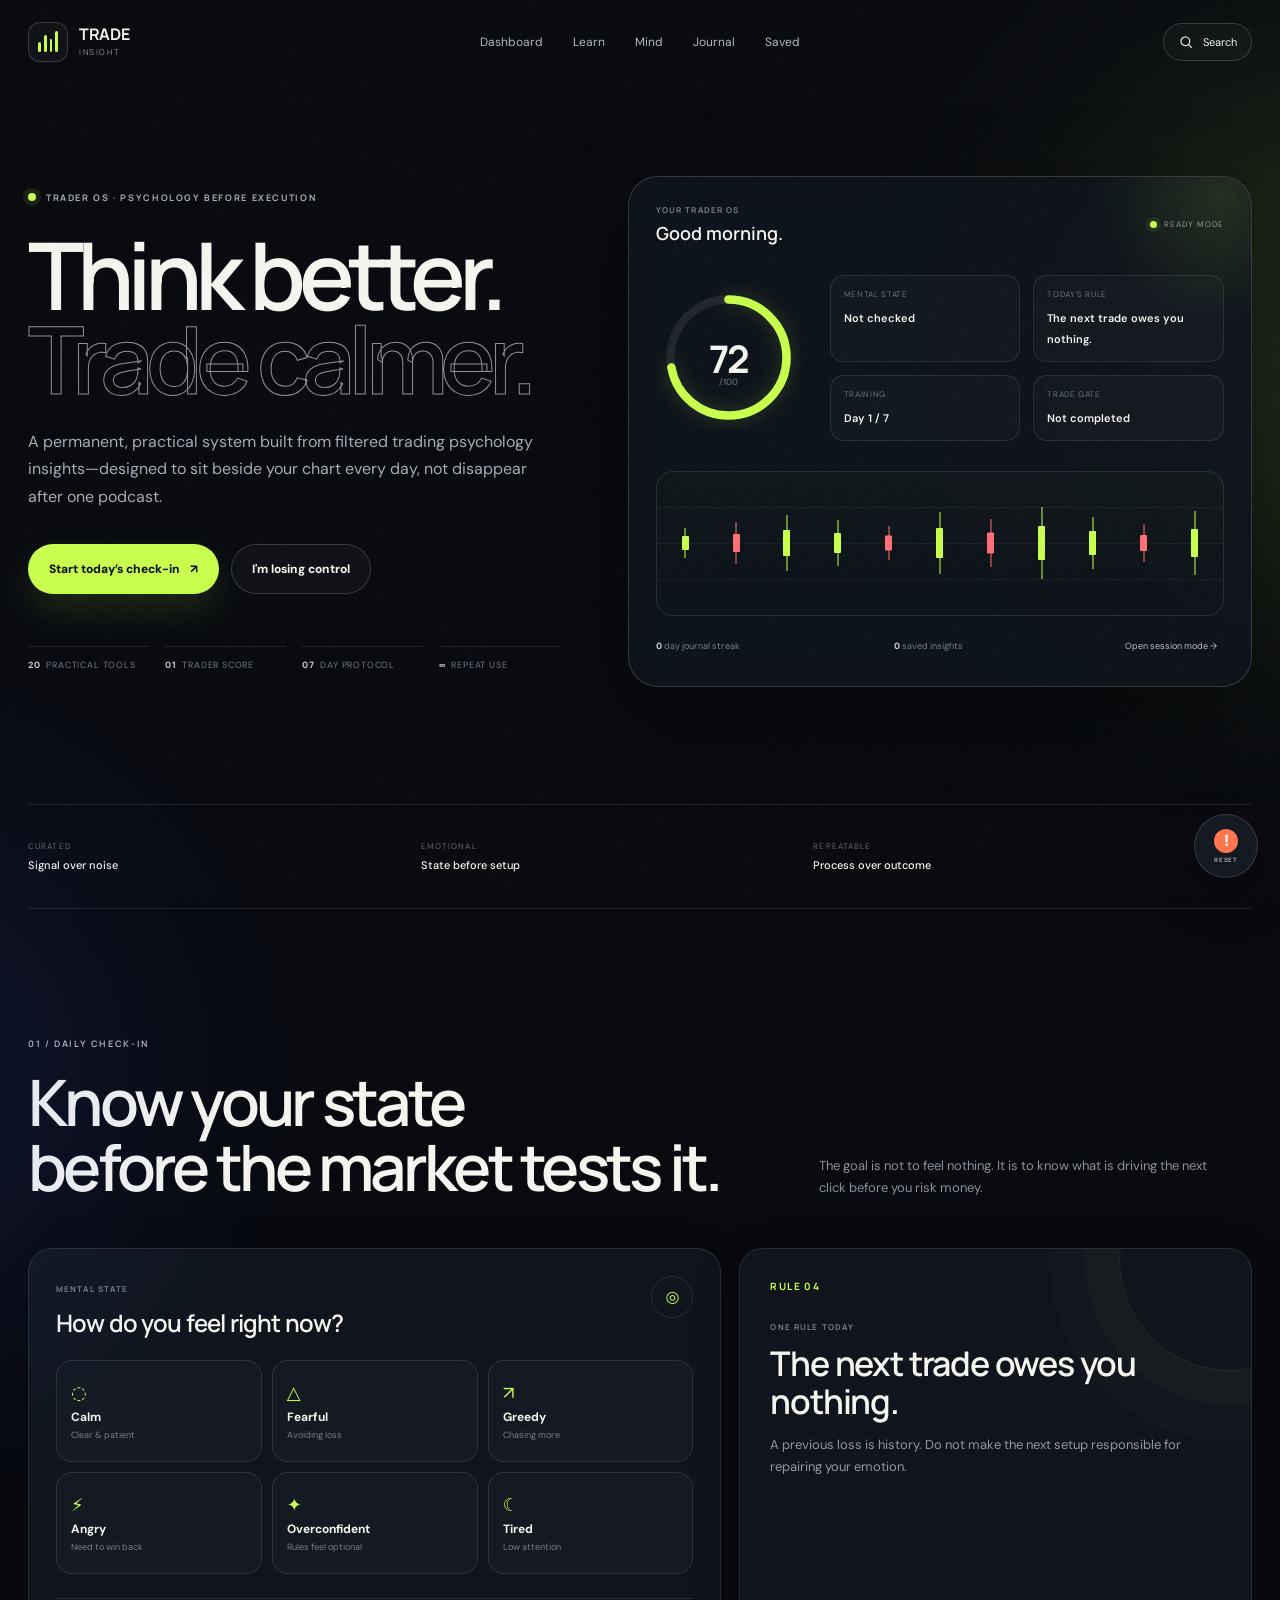
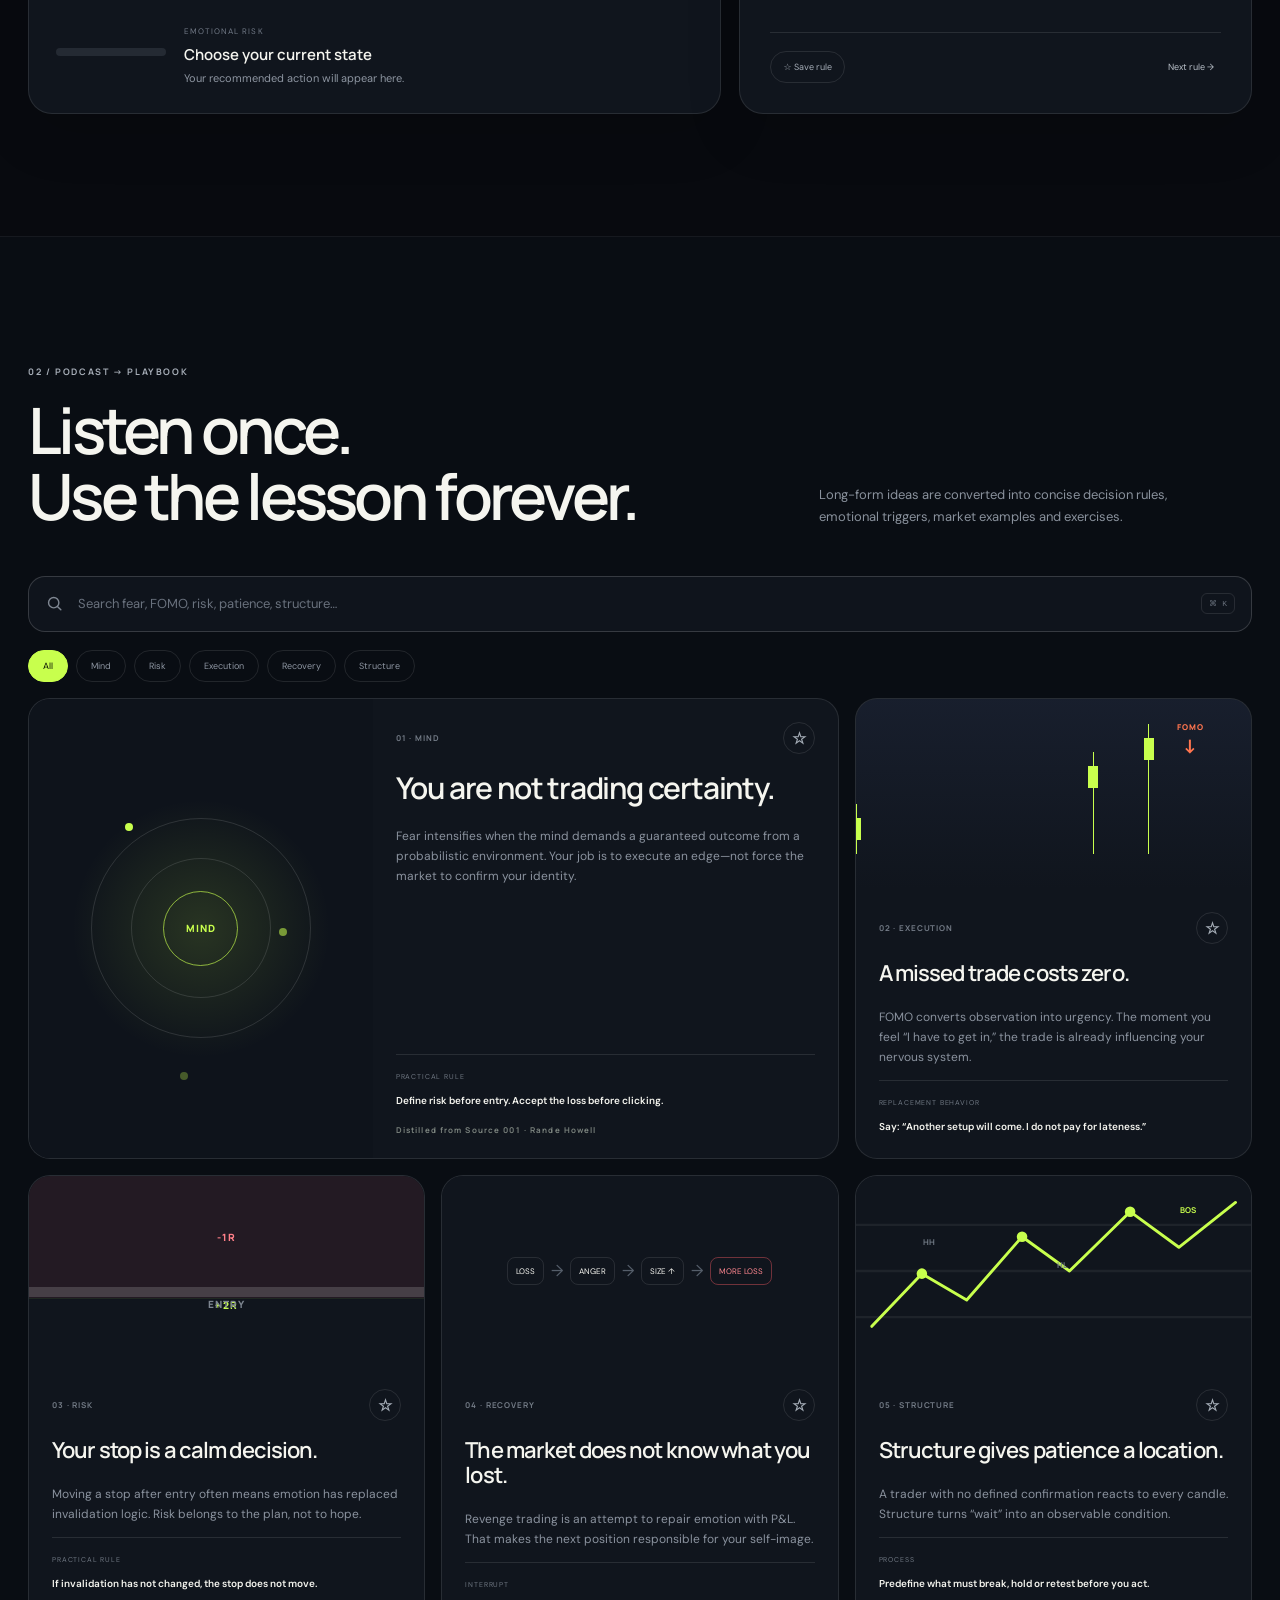
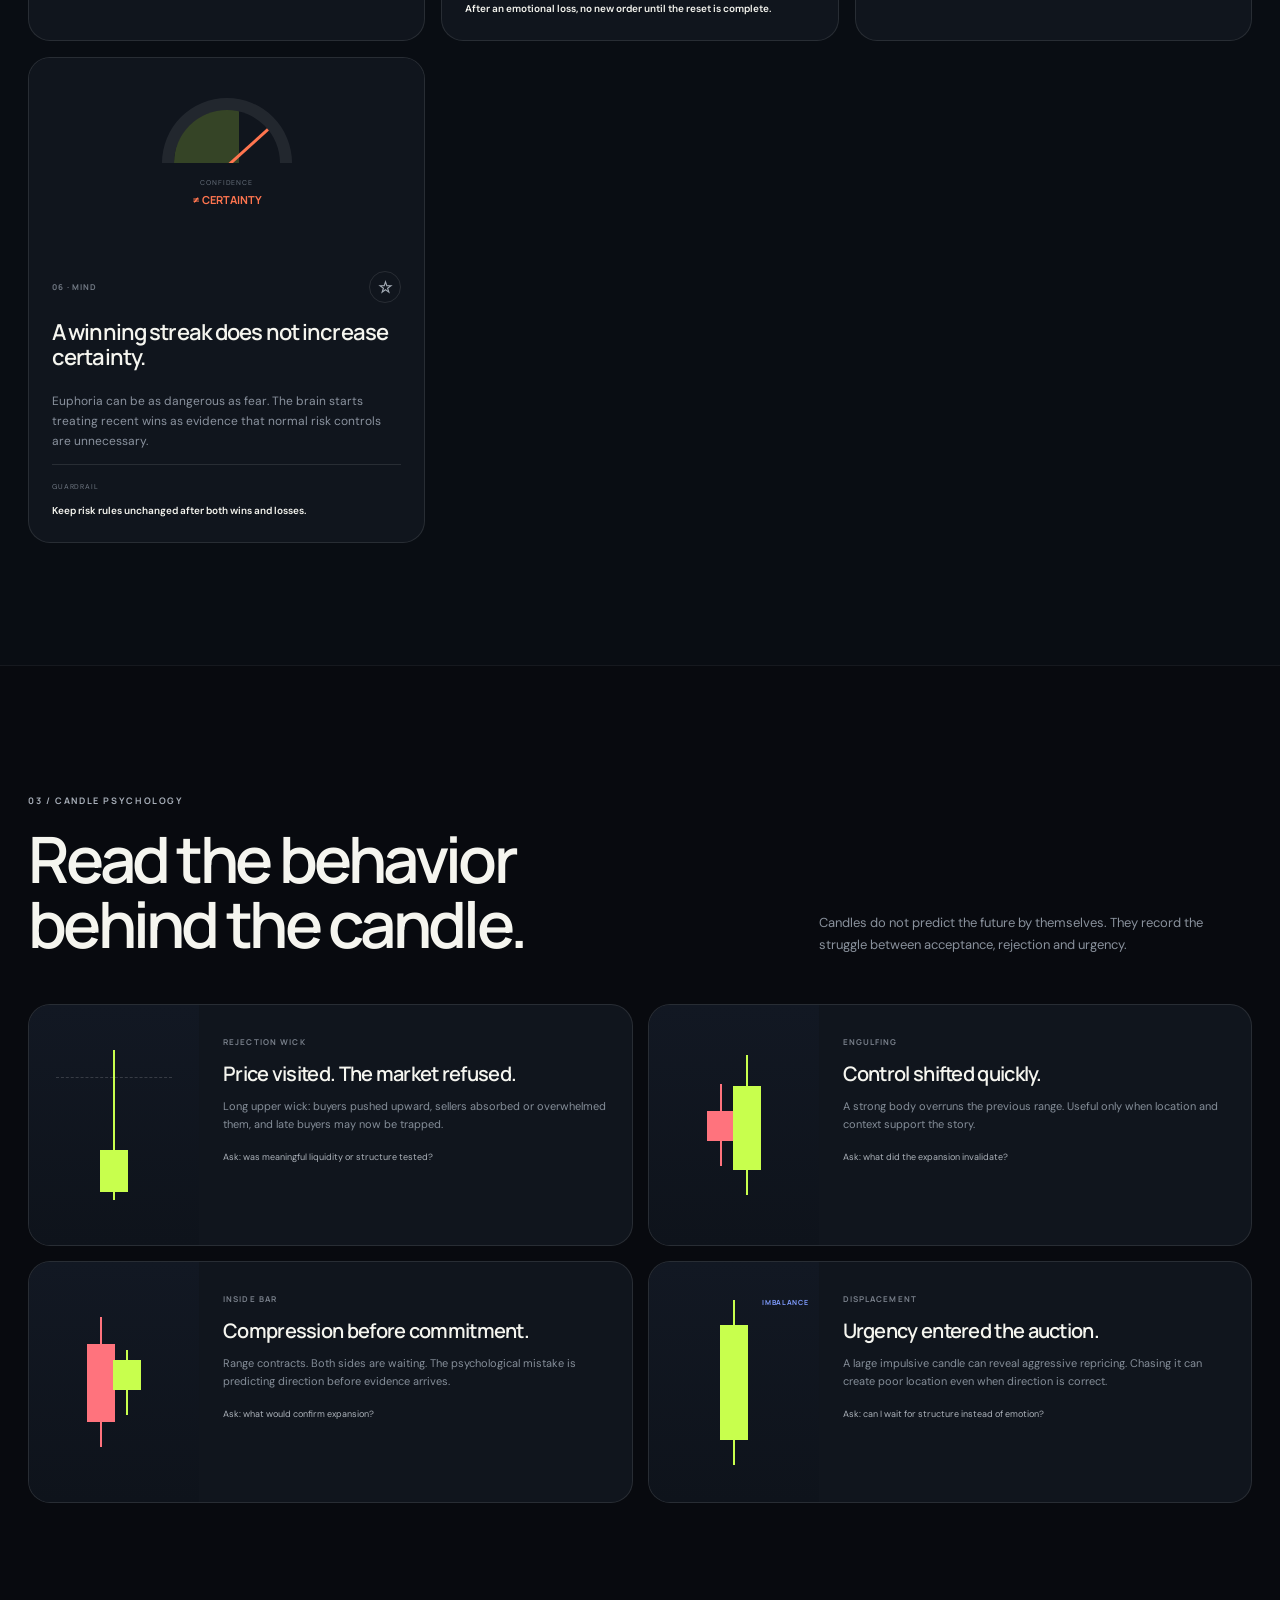
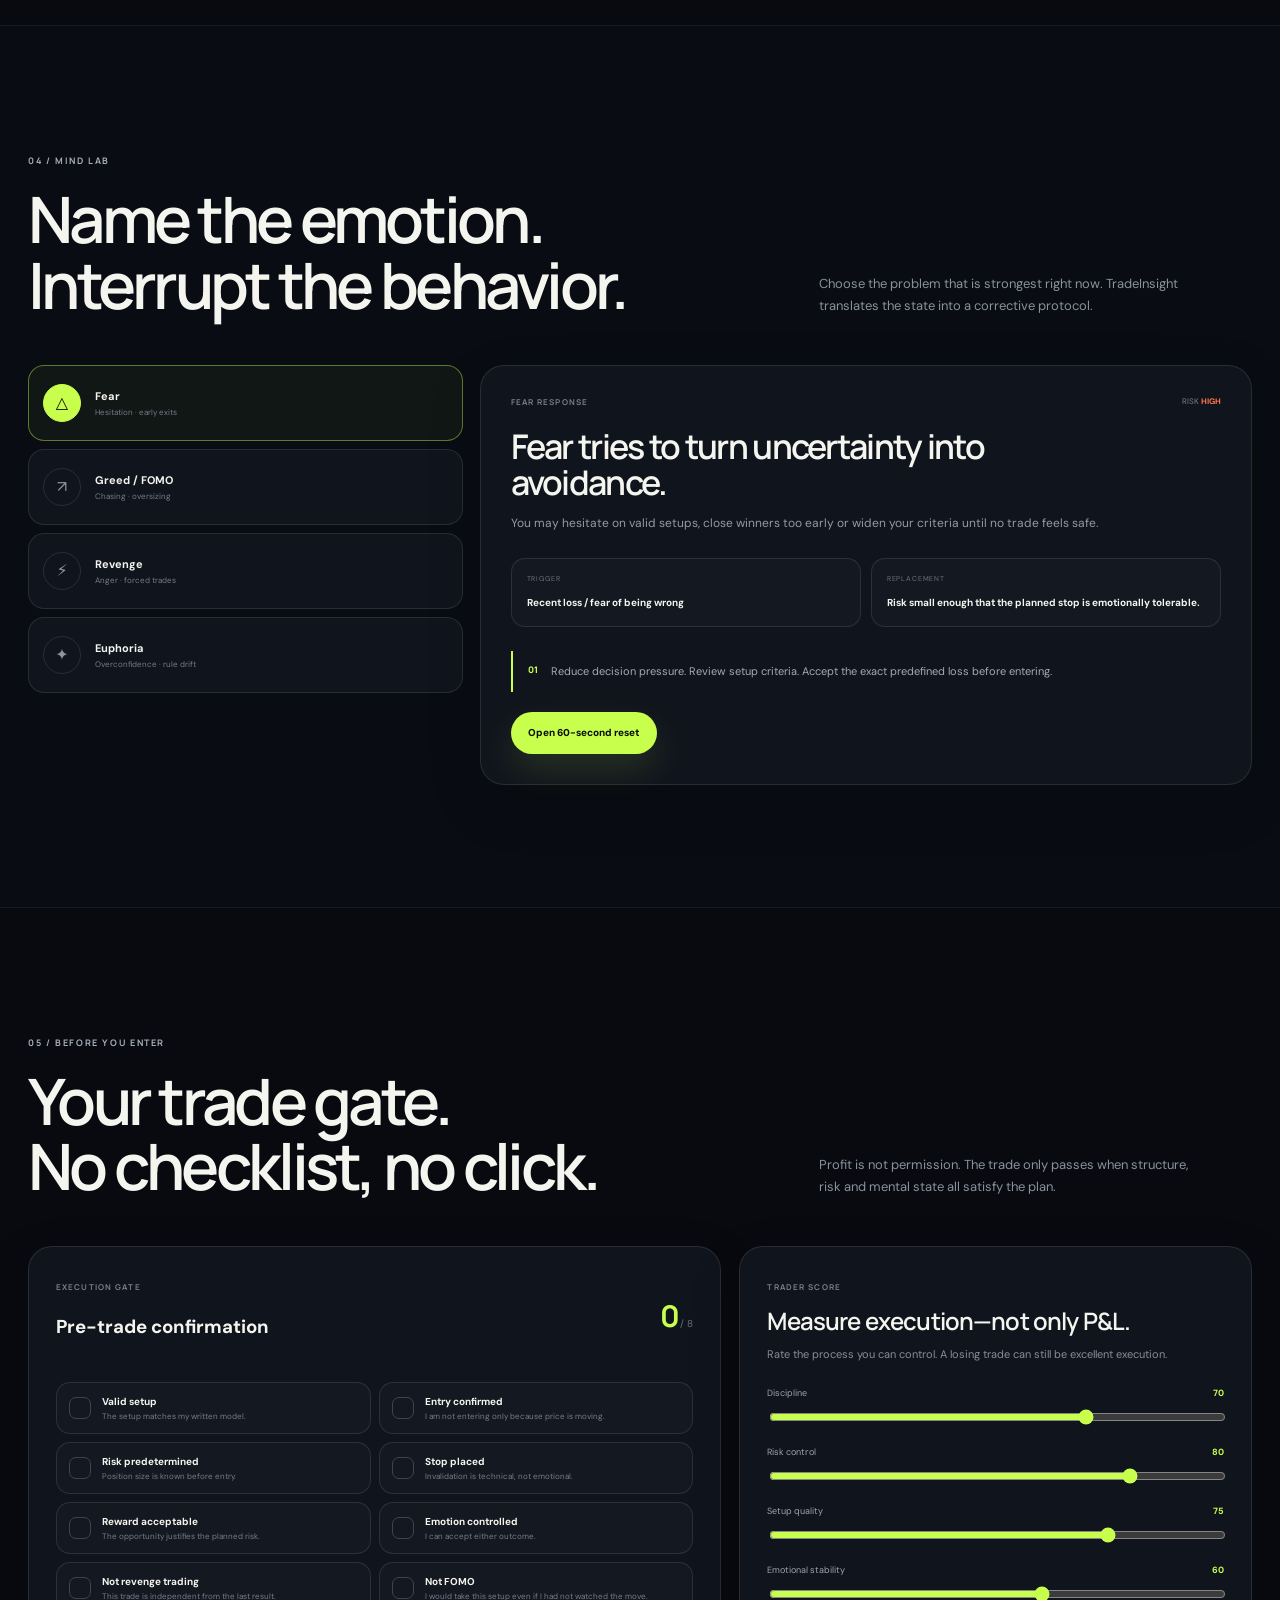
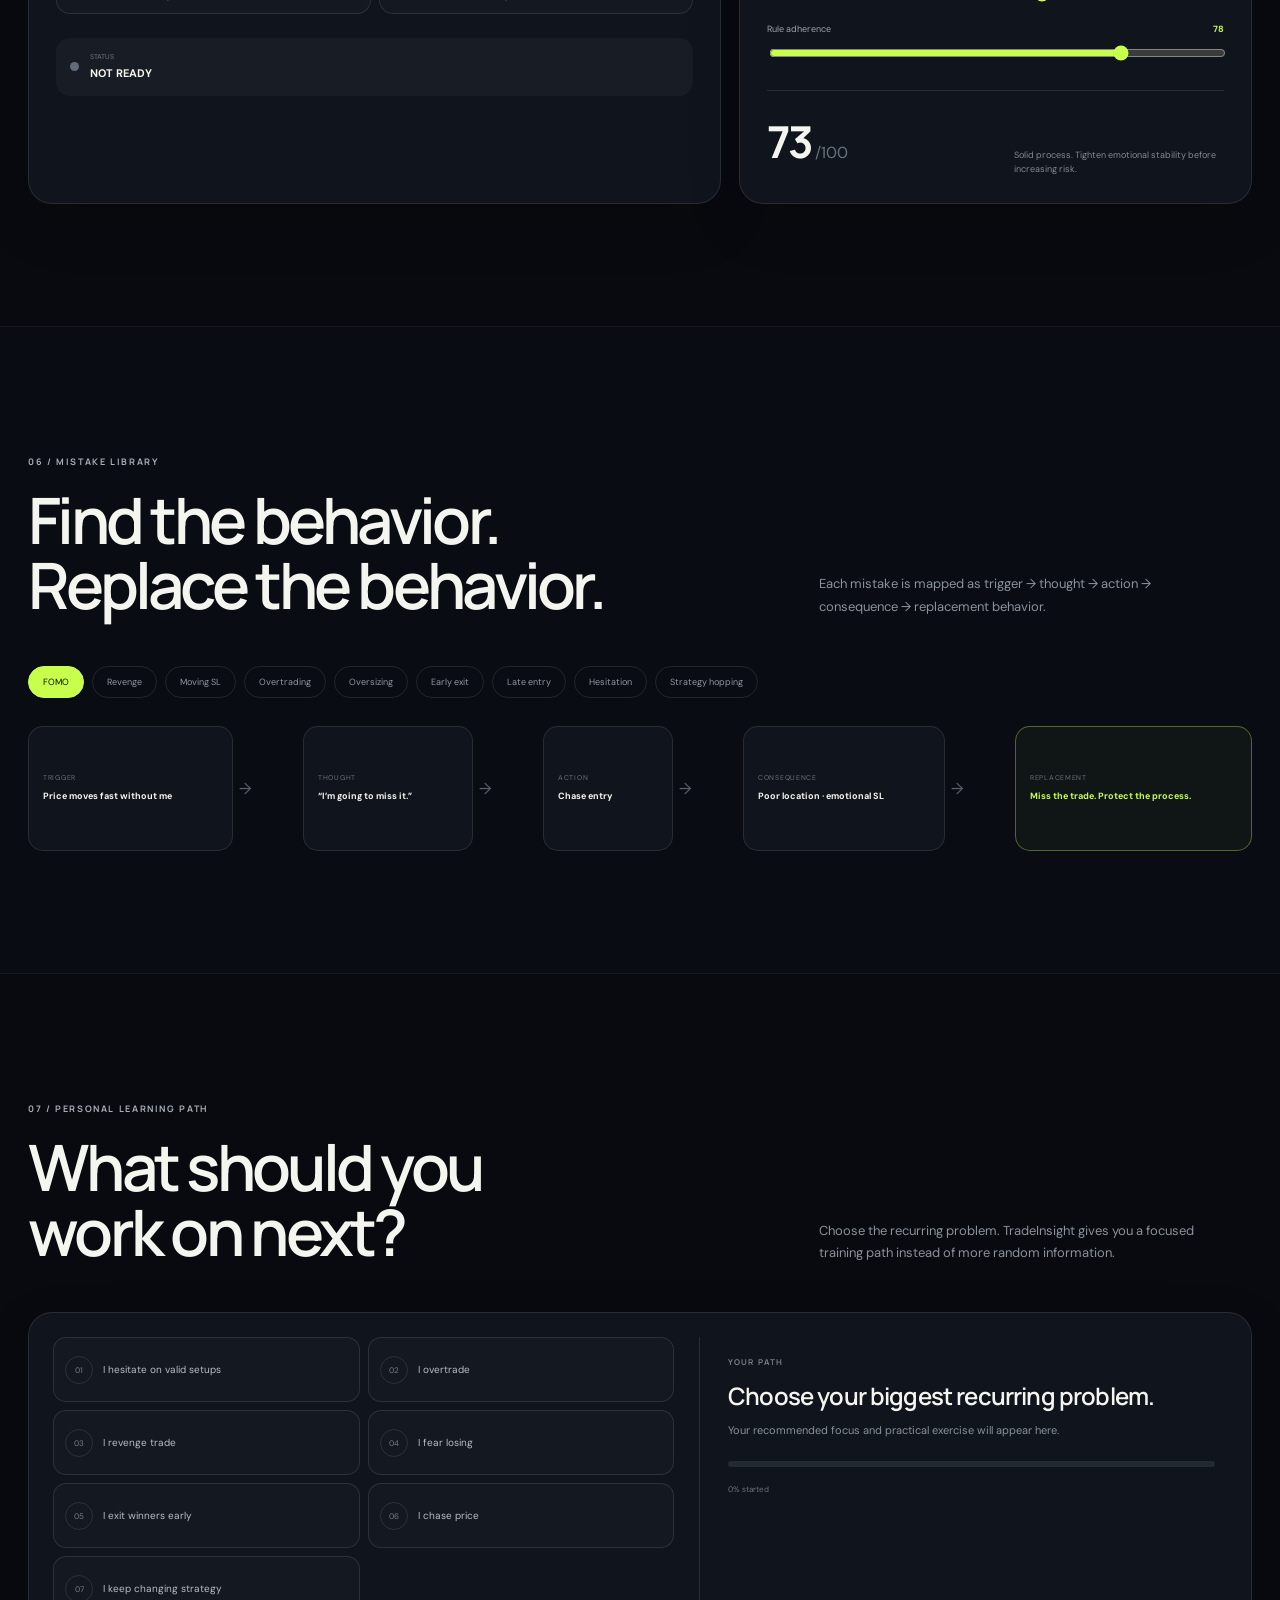
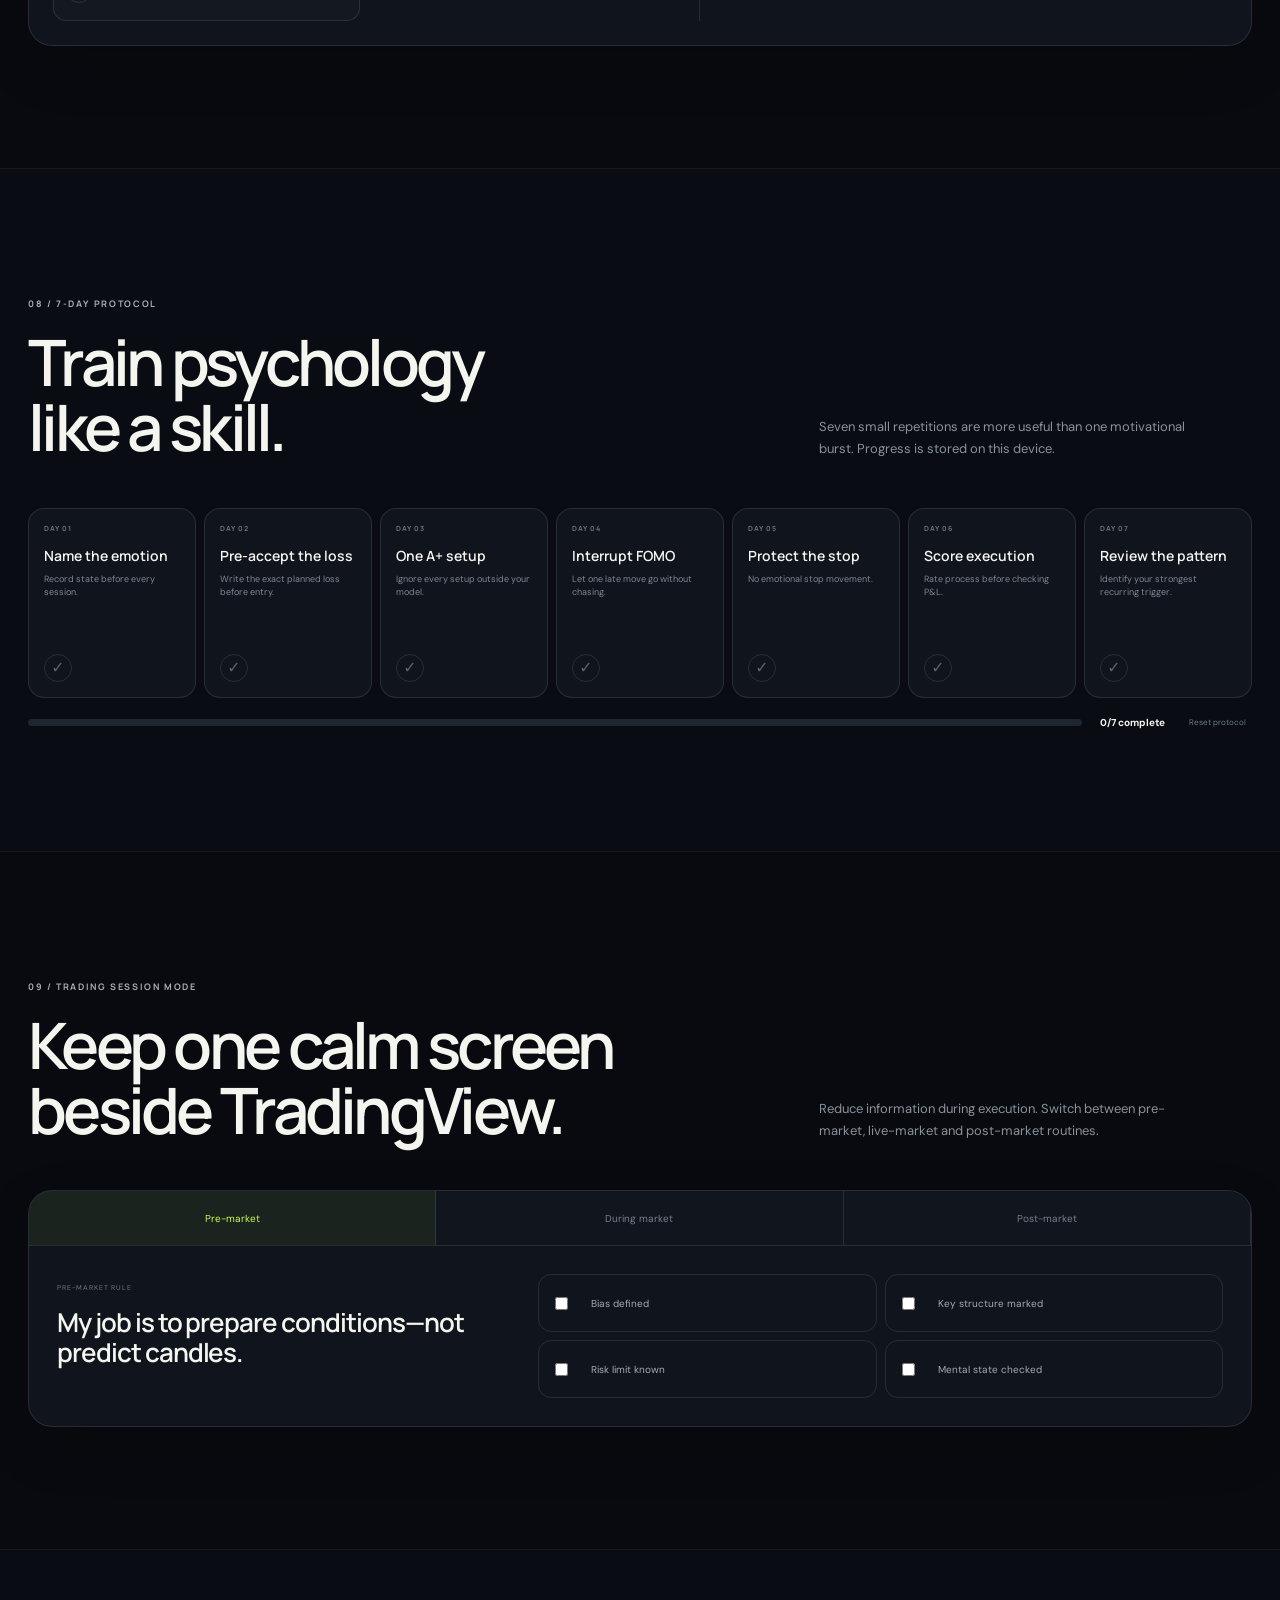
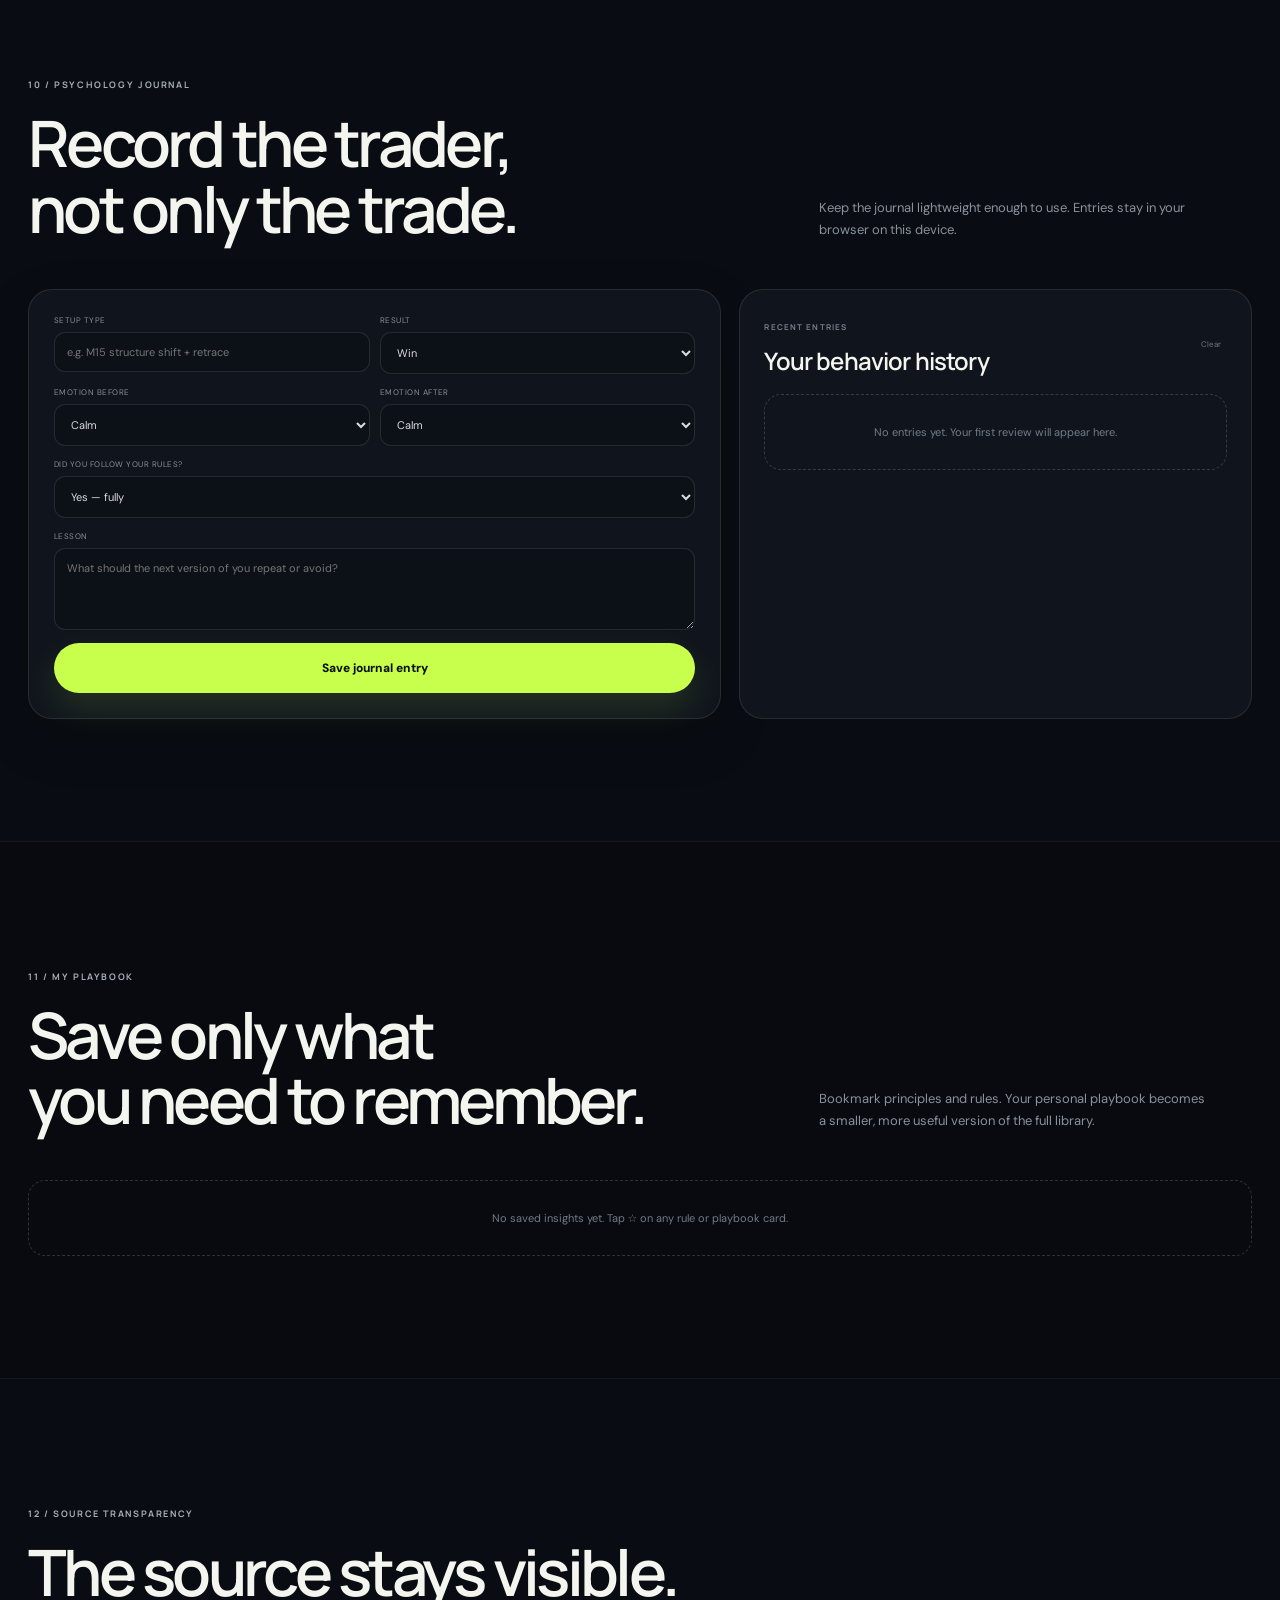
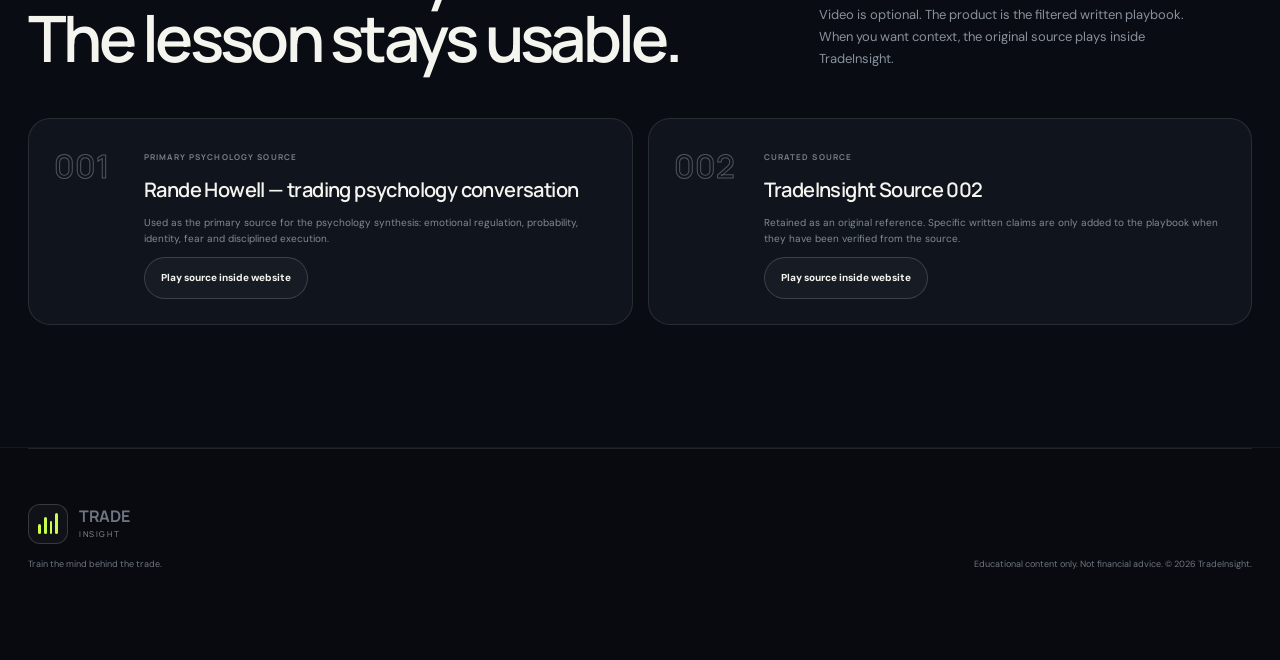
==== commit 6d683ab1: "Launch TradeInsight Trader OS [skip ci]" ====
--- a/index.html
+++ b/index.html
@@ -2,334 +2,420 @@
 <html lang="en">
 <head>
   <meta charset="utf-8" />
-  <meta name="viewport" content="width=device-width, initial-scale=1" />
-  <meta name="theme-color" content="#07110d" />
-  <meta name="description" content="TradeInsight distills long-form trading psychology conversations into permanent visual playbooks, decision tools and repeatable routines." />
-  <meta property="og:title" content="TradeInsight — Train the mind behind the trade" />
-  <meta property="og:description" content="A visual, practical trading psychology playbook distilled from expert conversations." />
-  <title>TradeInsight — The psychology playbook for traders</title>
+  <meta name="viewport" content="width=device-width, initial-scale=1, viewport-fit=cover" />
+  <meta name="theme-color" content="#080a0f" />
+  <meta name="description" content="TradeInsight Trader OS — a mobile-first trading psychology playbook, journal, mental check-in and execution discipline system." />
+  <meta property="og:title" content="TradeInsight — Trader OS" />
+  <meta property="og:description" content="Train the mind behind the trade with psychology playbooks, execution gates, journaling and daily discipline." />
+  <title>TradeInsight — Trader OS</title>
   <link rel="preconnect" href="https://fonts.googleapis.com" />
   <link rel="preconnect" href="https://fonts.gstatic.com" crossorigin />
   <link href="https://fonts.googleapis.com/css2?family=DM+Sans:wght@400;500;600;700&family=Manrope:wght@500;600;700;800&display=swap" rel="stylesheet" />
   <link rel="stylesheet" href="styles.css" />
 </head>
 <body>
-  <a class="skip-link" href="#playbook">Skip to playbook</a>
-  <div class="ambient ambient-a" aria-hidden="true"></div>
-  <div class="ambient ambient-b" aria-hidden="true"></div>
-  <div class="grain" aria-hidden="true"></div>
+  <a class="skip-link" href="#main">Skip to content</a>
+  <div class="noise" aria-hidden="true"></div>
+  <div class="glow glow-a" aria-hidden="true"></div>
+  <div class="glow glow-b" aria-hidden="true"></div>
 
   <header class="site-header" id="top">
     <a class="brand" href="#top" aria-label="TradeInsight home">
-      <span class="brand-chart" aria-hidden="true">
+      <span class="brand-mark" aria-hidden="true">
         <i></i><i></i><i></i><i></i>
       </span>
-      <span><strong>TRADE</strong><small>INSIGHT</small></span>
+      <span class="brand-copy"><strong>TRADE</strong><small>INSIGHT</small></span>
     </a>
 
-    <button class="menu-toggle" type="button" aria-expanded="false" aria-controls="site-nav" aria-label="Open navigation">
-      <span></span><span></span>
+    <nav class="desktop-nav" aria-label="Primary navigation">
+      <a href="#dashboard">Dashboard</a>
+      <a href="#playbook">Learn</a>
+      <a href="#mind">Mind</a>
+      <a href="#journal">Journal</a>
+      <a href="#saved">Saved</a>
+    </nav>
+
+    <button class="search-trigger" type="button" id="search-trigger" aria-label="Search TradeInsight">
+      <svg viewBox="0 0 24 24" aria-hidden="true"><circle cx="11" cy="11" r="6.5"/><path d="m16 16 4 4"/></svg>
+      <span>Search</span>
     </button>
 
-    <nav class="site-nav" id="site-nav" aria-label="Primary navigation">
-      <a href="#playbook">Playbook</a>
-      <a href="#states">Emotional states</a>
-      <a href="#protocol">Protocol</a>
-      <a href="#sources">Sources</a>
-    </nav>
-
-    <a class="nav-action" href="#reset">Run the reset <span>↘</span></a>
+    <button class="menu-toggle" type="button" id="menu-toggle" aria-label="Open menu" aria-expanded="false" aria-controls="mobile-menu">
+      <span></span><span></span><span></span>
+    </button>
   </header>
 
-  <main>
-    <section class="hero">
+  <aside class="mobile-menu" id="mobile-menu" aria-hidden="true">
+    <div class="mobile-menu-head">
+      <span>Navigate</span>
+      <button type="button" id="menu-close" aria-label="Close menu">×</button>
+    </div>
+    <a href="#dashboard">Trader OS dashboard <span>01</span></a>
+    <a href="#playbook">Psychology playbook <span>02</span></a>
+    <a href="#mind">Mind lab <span>03</span></a>
+    <a href="#journal">Trade journal <span>04</span></a>
+    <a href="#saved">My playbook <span>05</span></a>
+    <a href="#sources">Sources <span>06</span></a>
+  </aside>
+
+  <main id="main">
+    <section class="hero section-shell" id="dashboard">
       <div class="hero-copy reveal">
-        <span class="eyebrow"><i></i> Distilled from expert trading conversations</span>
-        <h1>The market is not your enemy.<br><em>Your untrained reaction is.</em></h1>
-        <p>TradeInsight converts hours of interviews into one permanent, visual operating system for calmer decisions, disciplined losses and repeatable execution.</p>
+        <div class="eyebrow"><span class="pulse"></span> Trader OS · psychology before execution</div>
+        <h1>Think better.<br><span>Trade calmer.</span></h1>
+        <p class="hero-intro">A permanent, practical system built from filtered trading psychology insights—designed to sit beside your chart every day, not disappear after one podcast.</p>
         <div class="hero-actions">
-          <a class="primary-button" href="#playbook">Open the playbook <span>↓</span></a>
-          <button class="ghost-button" type="button" data-open-player="ICeHYLSXgYI">Optional source video <span>▶</span></button>
+          <a class="btn btn-primary" href="#daily-check">Start today’s check-in <span>↗</span></a>
+          <button class="btn btn-ghost" type="button" data-open-emergency>I'm losing control</button>
         </div>
         <div class="hero-proof">
-          <div><strong>02</strong><span>source conversations</span></div>
-          <div><strong>12</strong><span>filtered principles</span></div>
-          <div><strong>01</strong><span>daily reset system</span></div>
-        </div>
-      </div>
-
-      <div class="hero-visual reveal delay-1" aria-label="Emotional trading cycle illustration">
-        <div class="chart-shell">
-          <div class="chart-header">
-            <span>TRADER STATE / LIVE</span>
-            <span class="status"><i></i> Self-awareness active</span>
-          </div>
-          <svg class="hero-chart" viewBox="0 0 720 460" role="img" aria-label="Candlestick chart showing emotional reactions and disciplined recovery">
-            <defs>
-              <linearGradient id="lineGradient" x1="0" y1="0" x2="1" y2="0"><stop offset="0" stop-color="#7f9cff"/><stop offset="1" stop-color="#caff5a"/></linearGradient>
-              <filter id="glow"><feGaussianBlur stdDeviation="5" result="b"/><feMerge><feMergeNode in="b"/><feMergeNode in="SourceGraphic"/></feMerge></filter>
-            </defs>
-            <g class="grid-lines"><path d="M40 80H680M40 160H680M40 240H680M40 320H680M40 400H680"/><path d="M120 38V420M240 38V420M360 38V420M480 38V420M600 38V420"/></g>
-            <g class="candles">
-              <g class="up"><path d="M76 245V330"/><rect x="66" y="267" width="20" height="42" rx="3"/></g>
-              <g class="up"><path d="M112 210V292"/><rect x="102" y="230" width="20" height="42" rx="3"/></g>
-              <g class="down"><path d="M148 194V283"/><rect x="138" y="211" width="20" height="52" rx="3"/></g>
-              <g class="down"><path d="M184 226V348"/><rect x="174" y="246" width="20" height="78" rx="3"/></g>
-              <g class="down"><path d="M220 270V385"/><rect x="210" y="293" width="20" height="67" rx="3"/></g>
-              <g class="up"><path d="M256 251V359"/><rect x="246" y="273" width="20" height="62" rx="3"/></g>
-              <g class="up"><path d="M292 205V310"/><rect x="282" y="225" width="20" height="63" rx="3"/></g>
-              <g class="up"><path d="M328 175V268"/><rect x="318" y="192" width="20" height="55" rx="3"/></g>
-              <g class="down"><path d="M364 156V248"/><rect x="354" y="174" width="20" height="52" rx="3"/></g>
-              <g class="up"><path d="M400 132V224"/><rect x="390" y="151" width="20" height="51" rx="3"/></g>
-              <g class="up"><path d="M436 106V197"/><rect x="426" y="124" width="20" height="53" rx="3"/></g>
-              <g class="down"><path d="M472 95V188"/><rect x="462" y="111" width="20" height="55" rx="3"/></g>
-              <g class="up"><path d="M508 83V172"/><rect x="498" y="102" width="20" height="48" rx="3"/></g>
-              <g class="up"><path d="M544 67V146"/><rect x="534" y="82" width="20" height="46" rx="3"/></g>
-              <g class="down"><path d="M580 57V151"/><rect x="570" y="75" width="20" height="53" rx="3"/></g>
-              <g class="up"><path d="M616 48V126"/><rect x="606" y="64" width="20" height="43" rx="3"/></g>
-            </g>
-            <path class="state-line" d="M76 286 C125 190 174 362 220 332 S303 206 364 197 S437 115 508 121 S579 76 632 86"/>
-            <g class="chart-tags">
-              <g transform="translate(132 118)"><rect width="112" height="35" rx="17.5"/><text x="56" y="22">FEAR HIJACK</text></g>
-              <g transform="translate(203 382)"><rect width="124" height="35" rx="17.5"/><text x="62" y="22">PAUSE + BREATHE</text></g>
-              <g transform="translate(493 174)"><rect width="129" height="35" rx="17.5"/><text x="64.5" y="22">PROCESS RESTORED</text></g>
-            </g>
-          </svg>
-          <div class="chart-footer">
-            <div><span>Primitive reaction</span><strong>Threat → control</strong></div>
-            <div><span>Trained response</span><strong>Observe → execute</strong></div>
-          </div>
-        </div>
-        <div class="floating-card card-loss"><span>01</span><p>Become an expert at <strong>losing correctly.</strong></p></div>
-        <div class="floating-card card-process"><span>02</span><p>Measure <strong>execution</strong>, not prediction.</p></div>
-      </div>
-    </section>
-
-    <section class="thesis-strip" aria-label="Core principles">
-      <div><span>OLD BRAIN</span><strong>seeks certainty</strong></div>
-      <div><span>MARKET</span><strong>offers probability</strong></div>
-      <div><span>EDGE</span><strong>needs repetition</strong></div>
-      <div><span>MASTERY</span><strong>starts with observation</strong></div>
-    </section>
-
-    <section class="section playbook" id="playbook">
-      <header class="section-heading reveal">
-        <div><span class="section-label">01 / THE DISTILLED PLAYBOOK</span><h2>Twelve principles worth returning to before every session.</h2></div>
-        <p>Filtered from the conversations into practical language. No filler, no motivational noise—only ideas that change behaviour.</p>
-      </header>
-
-      <div class="principle-filters reveal" role="group" aria-label="Filter principles">
-        <button class="is-active" data-filter="all" type="button">All principles</button>
-        <button data-filter="mind" type="button">Mind</button>
-        <button data-filter="risk" type="button">Risk</button>
-        <button data-filter="execution" type="button">Execution</button>
-        <button data-filter="recovery" type="button">Recovery</button>
-      </div>
-
-      <div class="principle-grid">
-        <article class="principle principle-lead reveal" data-category="mind execution">
-          <div class="principle-top"><span>01</span><i class="icon-brain" aria-hidden="true">✦</i></div>
-          <h3>Your brain was built to survive, not to trade.</h3>
-          <p>Uncertainty can feel like danger. A losing candle can activate the same protective machinery designed for physical threat—fight, flee, freeze or force control.</p>
-          <div class="translation"><span>Translate it into action</span><strong>Never make a new decision while your body feels threatened.</strong></div>
-          <div class="mini-candles" aria-hidden="true"><i class="green"></i><i class="green"></i><i class="red tall"></i><i class="red"></i><i class="green tall"></i><i class="green"></i></div>
+          <span><b>20</b> practical tools</span>
+          <span><b>01</b> trader score</span>
+          <span><b>07</b> day protocol</span>
+          <span><b>∞</b> repeat use</span>
+        </div>
+      </div>
+
+      <div class="os-panel reveal delay-1" aria-label="Trader OS dashboard summary">
+        <div class="os-topline">
+          <div><small>YOUR TRADER OS</small><strong id="greeting">Good session.</strong></div>
+          <div class="session-dot"><span></span> READY MODE</div>
+        </div>
+        <div class="os-score-grid">
+          <div class="score-orbit" aria-label="Trader score">
+            <svg viewBox="0 0 120 120" role="img" aria-label="Trader score gauge">
+              <circle class="orbit-track" cx="60" cy="60" r="48" />
+              <circle class="orbit-progress" id="score-ring" cx="60" cy="60" r="48" />
+            </svg>
+            <div><strong id="trader-score">72</strong><small>/100</small></div>
+          </div>
+          <div class="os-metrics">
+            <div><span>Mental state</span><strong id="dash-mental">Not checked</strong></div>
+            <div><span>Today's rule</span><strong id="dash-rule">Protect process, not ego.</strong></div>
+            <div><span>Training</span><strong id="dash-training">Day 1 / 7</strong></div>
+            <div><span>Trade gate</span><strong id="dash-gate">Not completed</strong></div>
+          </div>
+        </div>
+        <div class="micro-chart" aria-hidden="true">
+          <div class="price-line line-1"></div><div class="price-line line-2"></div><div class="price-line line-3"></div>
+          <div class="mini-candle up" style="--x:5%;--h:30px;--b:14px"></div>
+          <div class="mini-candle down" style="--x:14%;--h:42px;--b:18px"></div>
+          <div class="mini-candle up" style="--x:23%;--h:56px;--b:26px"></div>
+          <div class="mini-candle up" style="--x:32%;--h:46px;--b:20px"></div>
+          <div class="mini-candle down" style="--x:41%;--h:34px;--b:15px"></div>
+          <div class="mini-candle up" style="--x:50%;--h:62px;--b:30px"></div>
+          <div class="mini-candle down" style="--x:59%;--h:48px;--b:21px"></div>
+          <div class="mini-candle up" style="--x:68%;--h:72px;--b:34px"></div>
+          <div class="mini-candle up" style="--x:77%;--h:52px;--b:24px"></div>
+          <div class="mini-candle down" style="--x:86%;--h:38px;--b:16px"></div>
+          <div class="mini-candle up" style="--x:95%;--h:64px;--b:28px"></div>
+        </div>
+        <div class="os-footer">
+          <span><b id="journal-streak">0</b> day journal streak</span>
+          <span><b id="saved-count">0</b> saved insights</span>
+          <button type="button" data-scroll="#session-mode">Open session mode →</button>
+        </div>
+      </div>
+    </section>
+
+    <section class="signal-strip">
+      <div><small>CURATED</small><strong>Signal over noise</strong></div>
+      <div><small>EMOTIONAL</small><strong>State before setup</strong></div>
+      <div><small>REPEATABLE</small><strong>Process over outcome</strong></div>
+      <div class="strip-icon" aria-hidden="true"><svg viewBox="0 0 48 48"><circle cx="24" cy="24" r="19"/><path d="M13 29l7-7 5 5 10-11"/></svg></div>
+    </section>
+
+    <section class="section section-shell" id="daily-check">
+      <div class="section-heading reveal">
+        <div><span class="section-index">01 / DAILY CHECK-IN</span><h2>Know your state<br>before the market tests it.</h2></div>
+        <p>The goal is not to feel nothing. It is to know what is driving the next click before you risk money.</p>
+      </div>
+
+      <div class="checkin-layout">
+        <article class="card mental-check reveal">
+          <div class="card-head"><div><span class="tag">MENTAL STATE</span><h3>How do you feel right now?</h3></div><span class="card-icon">◎</span></div>
+          <div class="mood-grid" id="mood-grid">
+            <button type="button" data-mood="calm" data-risk="12"><span>◌</span><strong>Calm</strong><small>Clear & patient</small></button>
+            <button type="button" data-mood="fear" data-risk="72"><span>△</span><strong>Fearful</strong><small>Avoiding loss</small></button>
+            <button type="button" data-mood="greed" data-risk="82"><span>↗</span><strong>Greedy</strong><small>Chasing more</small></button>
+            <button type="button" data-mood="anger" data-risk="91"><span>⚡</span><strong>Angry</strong><small>Need to win back</small></button>
+            <button type="button" data-mood="euphoria" data-risk="76"><span>✦</span><strong>Overconfident</strong><small>Rules feel optional</small></button>
+            <button type="button" data-mood="tired" data-risk="64"><span>☾</span><strong>Tired</strong><small>Low attention</small></button>
+          </div>
+          <div class="mental-result" id="mental-result" aria-live="polite">
+            <div class="risk-meter"><span id="risk-fill"></span></div>
+            <div><small>EMOTIONAL RISK</small><strong id="risk-label">Choose your current state</strong><p id="risk-action">Your recommended action will appear here.</p></div>
+          </div>
         </article>
 
-        <article class="principle reveal" data-category="execution mind">
-          <div class="principle-top"><span>02</span><i aria-hidden="true">◎</i></div>
-          <h3>Performance beats winning.</h3>
-          <p>You cannot command the next outcome. You can command preparation, risk, entry criteria and whether you obey the plan.</p>
-          <div class="metric-pair"><div><small>Wrong metric</small><strong>Did I win?</strong></div><div><small>Useful metric</small><strong>Did I execute?</strong></div></div>
+        <article class="card today-rule reveal delay-1">
+          <div class="rule-number" id="rule-number">RULE 01</div>
+          <span class="tag">ONE RULE TODAY</span>
+          <h3 id="rule-title">Protect process, not ego.</h3>
+          <p id="rule-copy">A good trade is one that followed your system. A profitable rule-break is still bad execution because it trains the wrong behavior.</p>
+          <div class="rule-actions">
+            <button class="save-pill" type="button" data-save-insight="daily-rule" data-title="Protect process, not ego.">☆ Save rule</button>
+            <button class="text-button" type="button" id="next-rule">Next rule →</button>
+          </div>
         </article>
-
-        <article class="principle reveal" data-category="risk execution">
-          <div class="principle-top"><span>03</span><i aria-hidden="true">⌁</i></div>
-          <h3>Become an expert at losing.</h3>
-          <p>A professional loss is planned, small and emotionally ordinary. The trader survives by cutting invalid ideas—not by defending identity.</p>
-          <ul class="clean-list"><li>Known invalidation</li><li>Predefined risk</li><li>No revenge entry</li></ul>
+      </div>
+    </section>
+
+    <section class="section dark-section" id="playbook">
+      <div class="section-shell">
+        <div class="section-heading reveal">
+          <div><span class="section-index">02 / PODCAST → PLAYBOOK</span><h2>Listen once.<br>Use the lesson forever.</h2></div>
+          <p>Long-form ideas are converted into concise decision rules, emotional triggers, market examples and exercises.</p>
+        </div>
+
+        <div class="search-inline reveal">
+          <svg viewBox="0 0 24 24" aria-hidden="true"><circle cx="11" cy="11" r="6.5"/><path d="m16 16 4 4"/></svg>
+          <input type="search" id="playbook-search" placeholder="Search fear, FOMO, risk, patience, structure…" autocomplete="off" />
+          <kbd>⌘ K</kbd>
+        </div>
+        <div class="filter-row reveal" id="playbook-filters">
+          <button class="filter active" type="button" data-filter="all">All</button>
+          <button class="filter" type="button" data-filter="mind">Mind</button>
+          <button class="filter" type="button" data-filter="risk">Risk</button>
+          <button class="filter" type="button" data-filter="execution">Execution</button>
+          <button class="filter" type="button" data-filter="recovery">Recovery</button>
+          <button class="filter" type="button" data-filter="structure">Structure</button>
+        </div>
+
+        <div class="playbook-grid" id="playbook-grid">
+          <article class="insight-card featured" data-category="mind execution" data-search="fear emotion identity probability process execution uncertainty">
+            <div class="insight-visual brain-chart" aria-hidden="true"><span class="orbit o1"></span><span class="orbit o2"></span><span class="core">MIND</span><i class="node n1"></i><i class="node n2"></i><i class="node n3"></i></div>
+            <div class="insight-body"><div class="meta"><span>01 · MIND</span><button class="bookmark" type="button" data-save-insight="mind-probability" data-title="You are not trading certainty">☆</button></div><h3>You are not trading certainty.</h3><p>Fear intensifies when the mind demands a guaranteed outcome from a probabilistic environment. Your job is to execute an edge—not force the market to confirm your identity.</p><div class="takeaway"><small>PRACTICAL RULE</small><strong>Define risk before entry. Accept the loss before clicking.</strong></div><div class="source-chip">Distilled from Source 001 · Rande Howell</div></div>
+          </article>
+
+          <article class="insight-card" data-category="execution mind" data-search="fomo chase patience missed move entry wait confirmation">
+            <div class="insight-visual fomo-chart" aria-hidden="true"><span class="price"></span><span class="entry-dot"></span><span class="fomo-arrow">FOMO</span><i></i><i></i><i></i><i></i><i></i></div>
+            <div class="insight-body"><div class="meta"><span>02 · EXECUTION</span><button class="bookmark" type="button" data-save-insight="fomo-patience" data-title="A missed trade costs zero">☆</button></div><h3>A missed trade costs zero.</h3><p>FOMO converts observation into urgency. The moment you feel “I have to get in,” the trade is already influencing your nervous system.</p><div class="takeaway"><small>REPLACEMENT BEHAVIOR</small><strong>Say: “Another setup will come. I do not pay for lateness.”</strong></div></div>
+          </article>
+
+          <article class="insight-card" data-category="risk execution" data-search="stop loss risk position sizing invalidation moving stop hope">
+            <div class="insight-visual rr-visual" aria-hidden="true"><span class="loss-zone">-1R</span><span class="entry-line">ENTRY</span><span class="win-zone">+2R</span></div>
+            <div class="insight-body"><div class="meta"><span>03 · RISK</span><button class="bookmark" type="button" data-save-insight="risk-acceptance" data-title="Your stop is a decision made while calm">☆</button></div><h3>Your stop is a calm decision.</h3><p>Moving a stop after entry often means emotion has replaced invalidation logic. Risk belongs to the plan, not to hope.</p><div class="takeaway"><small>PRACTICAL RULE</small><strong>If invalidation has not changed, the stop does not move.</strong></div></div>
+          </article>
+
+          <article class="insight-card" data-category="recovery mind" data-search="revenge loss anger recover pause reset next trade">
+            <div class="insight-visual cycle-visual" aria-hidden="true"><span>LOSS</span><i>→</i><span>ANGER</span><i>→</i><span>SIZE ↑</span><i>→</i><span>MORE LOSS</span></div>
+            <div class="insight-body"><div class="meta"><span>04 · RECOVERY</span><button class="bookmark" type="button" data-save-insight="revenge-cycle" data-title="The market does not know what you lost">☆</button></div><h3>The market does not know what you lost.</h3><p>Revenge trading is an attempt to repair emotion with P&L. That makes the next position responsible for your self-image.</p><div class="takeaway"><small>INTERRUPT</small><strong>After an emotional loss, no new order until the reset is complete.</strong></div></div>
+          </article>
+
+          <article class="insight-card" data-category="structure execution" data-search="market structure higher high higher low break shift liquidity sweep">
+            <div class="insight-visual structure-chart" aria-hidden="true"><svg viewBox="0 0 300 140"><path class="grid" d="M0 35H300M0 70H300M0 105H300"/><path class="structure" d="M12 112 L50 72 L84 92 L126 44 L162 70 L208 25 L245 52 L288 18"/><circle cx="50" cy="72" r="4"/><circle cx="126" cy="44" r="4"/><circle cx="208" cy="25" r="4"/></svg><span>HH</span><span>HL</span><span>BOS</span></div>
+            <div class="insight-body"><div class="meta"><span>05 · STRUCTURE</span><button class="bookmark" type="button" data-save-insight="structure-patience" data-title="Structure gives patience a location">☆</button></div><h3>Structure gives patience a location.</h3><p>A trader with no defined confirmation reacts to every candle. Structure turns “wait” into an observable condition.</p><div class="takeaway"><small>PROCESS</small><strong>Predefine what must break, hold or retest before you act.</strong></div></div>
+          </article>
+
+          <article class="insight-card" data-category="mind recovery" data-search="winner euphoria overconfidence winning streak discipline risk">
+            <div class="insight-visual gauge-visual" aria-hidden="true"><div class="gauge"><span></span></div><small>CONFIDENCE</small><strong>≠ CERTAINTY</strong></div>
+            <div class="insight-body"><div class="meta"><span>06 · MIND</span><button class="bookmark" type="button" data-save-insight="euphoria" data-title="A winning streak does not increase certainty">☆</button></div><h3>A winning streak does not increase certainty.</h3><p>Euphoria can be as dangerous as fear. The brain starts treating recent wins as evidence that normal risk controls are unnecessary.</p><div class="takeaway"><small>GUARDRAIL</small><strong>Keep risk rules unchanged after both wins and losses.</strong></div></div>
+          </article>
+        </div>
+        <div class="empty-state" id="playbook-empty" hidden>No matching insight yet. Try a broader search.</div>
+      </div>
+    </section>
+
+    <section class="section section-shell" id="candles">
+      <div class="section-heading reveal">
+        <div><span class="section-index">03 / CANDLE PSYCHOLOGY</span><h2>Read the behavior<br>behind the candle.</h2></div>
+        <p>Candles do not predict the future by themselves. They record the struggle between acceptance, rejection and urgency.</p>
+      </div>
+
+      <div class="candle-grid">
+        <article class="candle-card reveal"><div class="candle-stage"><div class="big-candle rejection"><i></i><b></b></div><span class="level"></span></div><div><span class="tag">REJECTION WICK</span><h3>Price visited. The market refused.</h3><p>Long upper wick: buyers pushed upward, sellers absorbed or overwhelmed them, and late buyers may now be trapped.</p><small>Ask: was meaningful liquidity or structure tested?</small></div></article>
+        <article class="candle-card reveal delay-1"><div class="candle-stage"><div class="big-candle engulf-a"><i></i><b></b></div><div class="big-candle engulf-b"><i></i><b></b></div></div><div><span class="tag">ENGULFING</span><h3>Control shifted quickly.</h3><p>A strong body overruns the previous range. Useful only when location and context support the story.</p><small>Ask: what did the expansion invalidate?</small></div></article>
+        <article class="candle-card reveal delay-2"><div class="candle-stage squeeze"><div class="big-candle inside-a"><i></i><b></b></div><div class="big-candle inside-b"><i></i><b></b></div></div><div><span class="tag">INSIDE BAR</span><h3>Compression before commitment.</h3><p>Range contracts. Both sides are waiting. The psychological mistake is predicting direction before evidence arrives.</p><small>Ask: what would confirm expansion?</small></div></article>
+        <article class="candle-card reveal"><div class="candle-stage"><div class="big-candle displacement"><i></i><b></b></div><span class="gap-mark">IMBALANCE</span></div><div><span class="tag">DISPLACEMENT</span><h3>Urgency entered the auction.</h3><p>A large impulsive candle can reveal aggressive repricing. Chasing it can create poor location even when direction is correct.</p><small>Ask: can I wait for structure instead of emotion?</small></div></article>
+      </div>
+    </section>
+
+    <section class="section dark-section" id="mind">
+      <div class="section-shell">
+        <div class="section-heading reveal"><div><span class="section-index">04 / MIND LAB</span><h2>Name the emotion.<br>Interrupt the behavior.</h2></div><p>Choose the problem that is strongest right now. TradeInsight translates the state into a corrective protocol.</p></div>
+        <div class="mind-layout">
+          <div class="state-tabs reveal" role="tablist" aria-label="Emotional states">
+            <button type="button" class="state-tab active" data-state="fear"><span>△</span><div><strong>Fear</strong><small>Hesitation · early exits</small></div></button>
+            <button type="button" class="state-tab" data-state="greed"><span>↗</span><div><strong>Greed / FOMO</strong><small>Chasing · oversizing</small></div></button>
+            <button type="button" class="state-tab" data-state="revenge"><span>⚡</span><div><strong>Revenge</strong><small>Anger · forced trades</small></div></button>
+            <button type="button" class="state-tab" data-state="euphoria"><span>✦</span><div><strong>Euphoria</strong><small>Overconfidence · rule drift</small></div></button>
+          </div>
+          <article class="state-panel card reveal delay-1" id="state-panel">
+            <div class="state-panel-top"><span class="tag" id="state-tag">FEAR RESPONSE</span><span class="severity">RISK <b id="state-risk">HIGH</b></span></div>
+            <h3 id="state-title">Fear tries to turn uncertainty into avoidance.</h3>
+            <p id="state-description">You may hesitate on valid setups, close winners too early or widen your criteria until no trade feels safe.</p>
+            <div class="state-columns"><div><small>TRIGGER</small><strong id="state-trigger">Recent loss / fear of being wrong</strong></div><div><small>REPLACEMENT</small><strong id="state-replacement">Risk small enough that the planned stop is emotionally tolerable.</strong></div></div>
+            <div class="state-action"><span>01</span><p id="state-action">Reduce decision pressure. Review setup criteria. Accept the exact predefined loss before entering.</p></div>
+            <button class="btn btn-primary compact" type="button" data-open-emergency>Open 60-second reset</button>
+          </article>
+        </div>
+      </div>
+    </section>
+
+    <section class="section section-shell" id="trade-gate">
+      <div class="section-heading reveal"><div><span class="section-index">05 / BEFORE YOU ENTER</span><h2>Your trade gate.<br>No checklist, no click.</h2></div><p>Profit is not permission. The trade only passes when structure, risk and mental state all satisfy the plan.</p></div>
+      <div class="gate-layout">
+        <article class="card gate-card reveal">
+          <div class="gate-top"><div><span class="tag">EXECUTION GATE</span><h3>Pre-trade confirmation</h3></div><div class="gate-score"><strong id="gate-count">0</strong><small>/ 8</small></div></div>
+          <div class="gate-list" id="gate-list">
+            <label><input type="checkbox" data-gate><span class="check-ui"></span><div><strong>Valid setup</strong><small>The setup matches my written model.</small></div></label>
+            <label><input type="checkbox" data-gate><span class="check-ui"></span><div><strong>Entry confirmed</strong><small>I am not entering only because price is moving.</small></div></label>
+            <label><input type="checkbox" data-gate><span class="check-ui"></span><div><strong>Risk predetermined</strong><small>Position size is known before entry.</small></div></label>
+            <label><input type="checkbox" data-gate><span class="check-ui"></span><div><strong>Stop placed</strong><small>Invalidation is technical, not emotional.</small></div></label>
+            <label><input type="checkbox" data-gate><span class="check-ui"></span><div><strong>Reward acceptable</strong><small>The opportunity justifies the planned risk.</small></div></label>
+            <label><input type="checkbox" data-gate><span class="check-ui"></span><div><strong>Emotion controlled</strong><small>I can accept either outcome.</small></div></label>
+            <label><input type="checkbox" data-gate><span class="check-ui"></span><div><strong>Not revenge trading</strong><small>This trade is independent from the last result.</small></div></label>
+            <label><input type="checkbox" data-gate><span class="check-ui"></span><div><strong>Not FOMO</strong><small>I would take this setup even if I had not watched the move.</small></div></label>
+          </div>
+          <div class="gate-result" id="gate-result"><span></span><div><small>STATUS</small><strong>NOT READY</strong></div></div>
         </article>
 
-        <article class="principle reveal" data-category="mind recovery">
-          <div class="principle-top"><span>04</span><i aria-hidden="true">◌</i></div>
-          <h3>Emotion arrives before explanation.</h3>
-          <p>Humans often feel first and rationalise second. The story that appears after a bad entry may simply be your emotion protecting itself.</p>
-          <blockquote>“Is this trade in the plan—or am I building a reason because I already want it?”</blockquote>
+        <article class="card trader-score-card reveal delay-1">
+          <span class="tag">TRADER SCORE</span><h3>Measure execution—not only P&L.</h3><p>Rate the process you can control. A losing trade can still be excellent execution.</p>
+          <div class="score-sliders">
+            <label><span>Discipline <b id="discipline-value">70</b></span><input id="discipline" type="range" min="0" max="100" value="70"></label>
+            <label><span>Risk control <b id="risk-value">80</b></span><input id="risk-control" type="range" min="0" max="100" value="80"></label>
+            <label><span>Setup quality <b id="setup-value">75</b></span><input id="setup-quality" type="range" min="0" max="100" value="75"></label>
+            <label><span>Emotional stability <b id="emotion-value">60</b></span><input id="emotion-stability" type="range" min="0" max="100" value="60"></label>
+            <label><span>Rule adherence <b id="rules-value">78</b></span><input id="rule-adherence" type="range" min="0" max="100" value="78"></label>
+          </div>
+          <div class="score-summary"><strong id="process-score">73</strong><span>/100</span><p id="score-copy">Solid process. Tighten emotional stability before increasing risk.</p></div>
         </article>
-
-        <article class="principle reveal" data-category="mind execution">
-          <div class="principle-top"><span>05</span><i aria-hidden="true">◉</i></div>
-          <h3>Observe the observer.</h3>
-          <p>Step behind the thought. Notice tension, shallow breathing, urgency and the need to be right before they become an order.</p>
-          <div class="signal-list"><span><i></i> jaw or shoulder tension</span><span><i></i> accelerated clicking</span><span><i></i> bargaining with the stop</span></div>
+      </div>
+    </section>
+
+    <section class="section dark-section" id="mistakes">
+      <div class="section-shell">
+        <div class="section-heading reveal"><div><span class="section-index">06 / MISTAKE LIBRARY</span><h2>Find the behavior.<br>Replace the behavior.</h2></div><p>Each mistake is mapped as trigger → thought → action → consequence → replacement behavior.</p></div>
+        <div class="mistake-scroller" id="mistake-scroller">
+          <button class="mistake-chip active" type="button" data-mistake="fomo">FOMO</button><button class="mistake-chip" type="button" data-mistake="revenge">Revenge</button><button class="mistake-chip" type="button" data-mistake="stop">Moving SL</button><button class="mistake-chip" type="button" data-mistake="overtrade">Overtrading</button><button class="mistake-chip" type="button" data-mistake="oversize">Oversizing</button><button class="mistake-chip" type="button" data-mistake="earlyexit">Early exit</button><button class="mistake-chip" type="button" data-mistake="lateentry">Late entry</button><button class="mistake-chip" type="button" data-mistake="hesitation">Hesitation</button><button class="mistake-chip" type="button" data-mistake="strategy">Strategy hopping</button>
+        </div>
+        <article class="mistake-map reveal" id="mistake-map">
+          <div><small>TRIGGER</small><strong id="mistake-trigger">Price moves fast without me</strong></div><span>→</span><div><small>THOUGHT</small><strong id="mistake-thought">“I’m going to miss it.”</strong></div><span>→</span><div><small>ACTION</small><strong id="mistake-action">Chase entry</strong></div><span>→</span><div><small>CONSEQUENCE</small><strong id="mistake-consequence">Poor location · emotional SL</strong></div><span>→</span><div class="replacement"><small>REPLACEMENT</small><strong id="mistake-replacement">Miss the trade. Protect the process.</strong></div>
         </article>
-
-        <article class="principle reveal" data-category="recovery mind">
-          <div class="principle-top"><span>06</span><i aria-hidden="true">≈</i></div>
-          <h3>Regulate the body to recover the mind.</h3>
-          <p>Slow diaphragmatic breathing is not decoration. It reduces arousal so the thinking brain can return to the decision.</p>
-          <button class="breath-button" type="button" data-breathe><span></span><strong>Start 60-second breathing</strong><small>4 in · 2 hold · 6 out</small></button>
-        </article>
-
-        <article class="principle reveal" data-category="risk mind">
-          <div class="principle-top"><span>07</span><i aria-hidden="true">◇</i></div>
-          <h3>Perfectionism is disguised fear.</h3>
-          <p>Needing the perfect entry or refusing to be wrong increases anxiety, missed trades and rule-breaking. Probability demands room for imperfect outcomes.</p>
-          <div class="probability-meter"><span style="--value:64%"></span><small>One trade = noise. A large sample = evidence.</small></div>
-        </article>
-
-        <article class="principle reveal" data-category="recovery execution">
-          <div class="principle-top"><span>08</span><i aria-hidden="true">↺</i></div>
-          <h3>Winning can hijack you too.</h3>
-          <p>Euphoria raises risk tolerance and creates the illusion of control. After a big win, the next task is not “press harder”—it is returning to baseline.</p>
-          <div class="warning-pill">Dopamine risk: overconfidence → oversizing</div>
-        </article>
-
-        <article class="principle reveal" data-category="execution recovery">
-          <div class="principle-top"><span>09</span><i aria-hidden="true">◷</i></div>
-          <h3>Your cognitive capacity is finite.</h3>
-          <p>Accuracy declines when attention is depleted. Use scheduled breaks before mistakes become visible in P&amp;L.</p>
-          <div class="timeline"><span><i>00</i> prepare</span><span><i>15</i> state check</span><span><i>30</i> state check</span><span><i>60</i> leave screen</span></div>
-        </article>
-
-        <article class="principle reveal" data-category="mind recovery">
-          <div class="principle-top"><span>10</span><i aria-hidden="true">♡</i></div>
-          <h3>Shame does not build discipline.</h3>
-          <p>Self-attack strengthens the emotional pattern behind failure. Review mistakes with honesty and compassion: firm on behaviour, separate from worth.</p>
-          <div class="review-rule"><del>“I am a terrible trader.”</del><ins>“I broke rule 3. Why?”</ins></div>
-        </article>
-
-        <article class="principle reveal" data-category="execution risk">
-          <div class="principle-top"><span>11</span><i aria-hidden="true">▦</i></div>
-          <h3>Trust must come from evidence.</h3>
-          <p>Backtesting and journaling reduce the urge to interfere. A verified edge gives the mind permission to let probability work.</p>
-          <div class="evidence-row"><span>Backtest</span><i></i><span>Execute</span><i></i><span>Review</span><i></i><span>Trust</span></div>
-        </article>
-
-        <article class="principle reveal" data-category="mind execution">
-          <div class="principle-top"><span>12</span><i aria-hidden="true">△</i></div>
-          <h3>The chart is a mirror of human behaviour.</h3>
-          <p>Price records collective fear, urgency, relief and greed. Reading structure becomes clearer when you stop demanding certainty from it.</p>
-          <div class="quote-card">See the market. Notice yourself. Execute the rule.</div>
-        </article>
-      </div>
-    </section>
-
-    <section class="section state-section" id="states">
-      <header class="section-heading reveal">
-        <div><span class="section-label">02 / EMOTIONAL STATE MAP</span><h2>Identify the state before it chooses the trade.</h2></div>
-        <p>Select the emotion that is present. The page gives you its market symptom, internal mechanism and corrective rule.</p>
-      </header>
-
-      <div class="state-layout reveal">
-        <div class="state-tabs" role="tablist" aria-label="Emotional states">
-          <button class="is-active" type="button" role="tab" aria-selected="true" data-state="fear"><span class="state-icon">↓</span><strong>Fear</strong><small>avoidance &amp; control</small></button>
-          <button type="button" role="tab" aria-selected="false" data-state="greed"><span class="state-icon">↑</span><strong>Greed</strong><small>reward blindness</small></button>
-          <button type="button" role="tab" aria-selected="false" data-state="revenge"><span class="state-icon">↯</span><strong>Revenge</strong><small>identity repair</small></button>
-          <button type="button" role="tab" aria-selected="false" data-state="euphoria"><span class="state-icon">✦</span><strong>Euphoria</strong><small>control illusion</small></button>
-        </div>
-
-        <article class="state-panel" id="state-panel" aria-live="polite">
-          <div class="state-copy">
-            <span class="state-kicker" id="state-kicker">STATE 01 · THREAT RESPONSE</span>
-            <h3 id="state-title">Fear makes certainty feel more important than process.</h3>
-            <p id="state-description">The mind tries to remove uncertainty by moving stops, closing early, skipping valid entries or refusing a planned loss.</p>
-            <div class="state-columns">
-              <div><small>What it sounds like</small><blockquote id="state-voice">“Maybe I should wait for one more confirmation.”</blockquote></div>
-              <div><small>Corrective rule</small><strong id="state-rule">If the setup is valid and risk is accepted, execute without adding conditions.</strong></div>
-            </div>
-          </div>
-          <div class="state-graphic" aria-hidden="true">
-            <div class="pulse-ring"><span id="state-symbol">↓</span></div>
-            <div class="state-candles" id="state-candles"><i></i><i></i><i></i><i></i><i></i><i></i><i></i></div>
-            <div class="baseline"><span>reactive</span><span>regulated</span></div>
-          </div>
-        </article>
-      </div>
-    </section>
-
-    <section class="section protocol-section" id="protocol">
-      <header class="section-heading reveal">
-        <div><span class="section-label">03 / 7-DAY TRAINING PROTOCOL</span><h2>Knowledge becomes useful only after rehearsal.</h2></div>
-        <p>A compact routine that converts podcast insight into embodied behaviour. Repeat weekly until the process feels ordinary.</p>
-      </header>
-
-      <div class="protocol-grid">
-        <article class="day-card reveal"><span>DAY 01</span><i>◉</i><h3>Watch yourself</h3><p>Record one session. Note breathing, posture, clicking speed and the moments your body changes.</p><label><input type="checkbox" data-day="1"><span>Mark complete</span></label></article>
-        <article class="day-card reveal"><span>DAY 02</span><i>≈</i><h3>Train the breath</h3><p>Complete three five-minute sessions using a longer exhale than inhale.</p><label><input type="checkbox" data-day="2"><span>Mark complete</span></label></article>
-        <article class="day-card reveal"><span>DAY 03</span><i>▦</i><h3>Name the pattern</h3><p>Review ten recent mistakes. Tag each as fear, greed, revenge, fatigue or rule ambiguity.</p><label><input type="checkbox" data-day="3"><span>Mark complete</span></label></article>
-        <article class="day-card reveal"><span>DAY 04</span><i>◇</i><h3>Define a good loss</h3><p>Write the exact conditions that make a losing trade professionally executed.</p><label><input type="checkbox" data-day="4"><span>Mark complete</span></label></article>
-        <article class="day-card reveal"><span>DAY 05</span><i>△</i><h3>Choose your state</h3><p>Select one symbol of discipline. Use posture, breath and language to rehearse that identity.</p><label><input type="checkbox" data-day="5"><span>Mark complete</span></label></article>
-        <article class="day-card reveal"><span>DAY 06</span><i>◷</i><h3>Trade in intervals</h3><p>Run state checks every 15 minutes and leave the screen before 60–75 minutes of continuous focus.</p><label><input type="checkbox" data-day="6"><span>Mark complete</span></label></article>
-        <article class="day-card day-final reveal"><span>DAY 07</span><i>↺</i><h3>Score the process</h3><p>Grade preparation, rule adherence, risk and emotional regulation. Ignore money until the review is complete.</p><label><input type="checkbox" data-day="7"><span>Mark complete</span></label></article>
-      </div>
-      <div class="protocol-progress reveal"><div><span>Weekly completion</span><strong><b id="protocol-count">0</b>/7</strong></div><div class="progress-track"><i id="protocol-progress"></i></div><button type="button" id="protocol-reset">Reset week</button></div>
-    </section>
-
-    <section class="reset-section" id="reset">
-      <div class="reset-copy reveal">
-        <span class="section-label">04 / BEFORE YOU EXECUTE</span>
-        <h2>A 90-second state reset.</h2>
-        <p>Use this immediately before the session, after a loss, after a large win, or whenever urgency appears.</p>
-        <div class="reset-score"><span>Readiness</span><strong><b id="reset-score">0</b>/4</strong></div>
-      </div>
-      <div class="reset-card reveal delay-1">
-        <label><input type="checkbox" data-reset><span><i>01</i><strong>My breathing is slow and my body is not tense.</strong><small>Regulate physiology first.</small></span></label>
-        <label><input type="checkbox" data-reset><span><i>02</i><strong>I accept the full predefined loss before entry.</strong><small>No bargaining after execution.</small></span></label>
-        <label><input type="checkbox" data-reset><span><i>03</i><strong>This setup exists in my written plan.</strong><small>Desire is not a signal.</small></span></label>
-        <label><input type="checkbox" data-reset><span><i>04</i><strong>I will judge execution, not the next outcome.</strong><small>Probability needs a sample.</small></span></label>
-        <div class="reset-footer"><div class="reset-track"><i id="reset-progress"></i></div><p id="reset-message">Complete all four checks before execution.</p><button type="button" id="reset-clear">Clear</button></div>
-      </div>
-    </section>
-
-    <section class="section source-section" id="sources">
-      <header class="section-heading reveal">
-        <div><span class="section-label">05 / SOURCE CONVERSATIONS</span><h2>The playbook first. The full conversations only when you need depth.</h2></div>
-        <p>The videos remain optional references and play inside this website through privacy-enhanced embedded players.</p>
-      </header>
-      <div class="source-grid">
-        <article class="source-card reveal">
-          <div class="source-number">SOURCE 01</div>
-          <div class="source-icon">RH</div>
-          <div><h3>Master Trading Psychology with Rande Howell</h3><p>The primary source behind the ancient-brain model, emotional regulation, probability thinking and performance-based execution.</p></div>
-          <button type="button" data-open-player="ICeHYLSXgYI">Play here <span>▶</span></button>
-        </article>
-        <article class="source-card reveal">
-          <div class="source-number">SOURCE 02</div>
-          <div class="source-icon">02</div>
-          <div><h3>Second curated trading conversation</h3><p>Included as an additional reference in the learning archive. Playback remains inside TradeInsight.</p></div>
-          <button type="button" data-open-player="znSRU984kc8">Play here <span>▶</span></button>
-        </article>
-      </div>
-      <p class="source-note reveal">Educational notes only. TradeInsight does not provide financial advice, trade signals or guaranteed outcomes.</p>
+      </div>
+    </section>
+
+    <section class="section section-shell" id="diagnostic">
+      <div class="section-heading reveal"><div><span class="section-index">07 / PERSONAL LEARNING PATH</span><h2>What should you<br>work on next?</h2></div><p>Choose the recurring problem. TradeInsight gives you a focused training path instead of more random information.</p></div>
+      <div class="diagnostic-card card reveal">
+        <div class="diagnostic-options" id="diagnostic-options">
+          <button type="button" data-problem="hesitate"><span>01</span>I hesitate on valid setups</button>
+          <button type="button" data-problem="overtrade"><span>02</span>I overtrade</button>
+          <button type="button" data-problem="revenge"><span>03</span>I revenge trade</button>
+          <button type="button" data-problem="fear"><span>04</span>I fear losing</button>
+          <button type="button" data-problem="early"><span>05</span>I exit winners early</button>
+          <button type="button" data-problem="chase"><span>06</span>I chase price</button>
+          <button type="button" data-problem="switch"><span>07</span>I keep changing strategy</button>
+        </div>
+        <div class="diagnostic-result" id="diagnostic-result"><span class="tag">YOUR PATH</span><h3>Choose your biggest recurring problem.</h3><p>Your recommended focus and practical exercise will appear here.</p><div class="path-progress"><span id="path-progress-bar"></span></div><small id="path-progress-label">0% started</small></div>
+      </div>
+    </section>
+
+    <section class="section dark-section" id="protocol">
+      <div class="section-shell">
+        <div class="section-heading reveal"><div><span class="section-index">08 / 7-DAY PROTOCOL</span><h2>Train psychology<br>like a skill.</h2></div><p>Seven small repetitions are more useful than one motivational burst. Progress is stored on this device.</p></div>
+        <div class="protocol-grid" id="protocol-grid">
+          <button type="button" data-day="1"><span>DAY 01</span><strong>Name the emotion</strong><small>Record state before every session.</small><i>✓</i></button>
+          <button type="button" data-day="2"><span>DAY 02</span><strong>Pre-accept the loss</strong><small>Write the exact planned loss before entry.</small><i>✓</i></button>
+          <button type="button" data-day="3"><span>DAY 03</span><strong>One A+ setup</strong><small>Ignore every setup outside your model.</small><i>✓</i></button>
+          <button type="button" data-day="4"><span>DAY 04</span><strong>Interrupt FOMO</strong><small>Let one late move go without chasing.</small><i>✓</i></button>
+          <button type="button" data-day="5"><span>DAY 05</span><strong>Protect the stop</strong><small>No emotional stop movement.</small><i>✓</i></button>
+          <button type="button" data-day="6"><span>DAY 06</span><strong>Score execution</strong><small>Rate process before checking P&L.</small><i>✓</i></button>
+          <button type="button" data-day="7"><span>DAY 07</span><strong>Review the pattern</strong><small>Identify your strongest recurring trigger.</small><i>✓</i></button>
+        </div>
+        <div class="protocol-progress reveal"><div><span id="protocol-progress"></span></div><strong><b id="protocol-count">0</b>/7 complete</strong><button type="button" id="protocol-reset">Reset protocol</button></div>
+      </div>
+    </section>
+
+    <section class="section section-shell" id="session-mode">
+      <div class="section-heading reveal"><div><span class="section-index">09 / TRADING SESSION MODE</span><h2>Keep one calm screen<br>beside TradingView.</h2></div><p>Reduce information during execution. Switch between pre-market, live-market and post-market routines.</p></div>
+      <div class="session-card card reveal">
+        <div class="session-tabs" role="tablist"><button class="active" type="button" data-session="pre">Pre-market</button><button type="button" data-session="during">During market</button><button type="button" data-session="post">Post-market</button></div>
+        <div class="session-content" id="session-content">
+          <div class="session-quote"><small>PRE-MARKET RULE</small><strong>My job is to prepare conditions—not predict candles.</strong></div>
+          <div class="session-items"><label><input type="checkbox"><span></span>Bias defined</label><label><input type="checkbox"><span></span>Key structure marked</label><label><input type="checkbox"><span></span>Risk limit known</label><label><input type="checkbox"><span></span>Mental state checked</label></div>
+        </div>
+      </div>
+    </section>
+
+    <section class="section dark-section" id="journal">
+      <div class="section-shell">
+        <div class="section-heading reveal"><div><span class="section-index">10 / PSYCHOLOGY JOURNAL</span><h2>Record the trader,<br>not only the trade.</h2></div><p>Keep the journal lightweight enough to use. Entries stay in your browser on this device.</p></div>
+        <div class="journal-layout">
+          <form class="journal-form card reveal" id="journal-form">
+            <div class="form-row"><label>Setup type<input id="journal-setup" required placeholder="e.g. M15 structure shift + retrace"></label><label>Result<select id="journal-result"><option>Win</option><option>Loss</option><option>Break-even</option><option>No trade</option></select></label></div>
+            <div class="form-row"><label>Emotion before<select id="emotion-before"><option>Calm</option><option>Fearful</option><option>Greedy</option><option>Angry</option><option>Overconfident</option><option>Tired</option></select></label><label>Emotion after<select id="emotion-after"><option>Calm</option><option>Relieved</option><option>Frustrated</option><option>Excited</option><option>Angry</option><option>Neutral</option></select></label></div>
+            <label>Did you follow your rules?<select id="journal-rules"><option value="yes">Yes — fully</option><option value="mostly">Mostly</option><option value="no">No</option></select></label>
+            <label>Lesson<textarea id="journal-lesson" rows="4" placeholder="What should the next version of you repeat or avoid?"></textarea></label>
+            <button class="btn btn-primary" type="submit">Save journal entry</button>
+          </form>
+          <div class="journal-history reveal delay-1"><div class="history-head"><div><span class="tag">RECENT ENTRIES</span><h3>Your behavior history</h3></div><button type="button" id="clear-journal">Clear</button></div><div id="journal-list" class="journal-list"><div class="empty-journal">No entries yet. Your first review will appear here.</div></div></div>
+        </div>
+      </div>
+    </section>
+
+    <section class="section section-shell" id="saved">
+      <div class="section-heading reveal"><div><span class="section-index">11 / MY PLAYBOOK</span><h2>Save only what<br>you need to remember.</h2></div><p>Bookmark principles and rules. Your personal playbook becomes a smaller, more useful version of the full library.</p></div>
+      <div class="saved-grid" id="saved-grid"><div class="saved-empty">No saved insights yet. Tap ☆ on any rule or playbook card.</div></div>
+    </section>
+
+    <section class="section dark-section" id="sources">
+      <div class="section-shell">
+        <div class="section-heading reveal"><div><span class="section-index">12 / SOURCE TRANSPARENCY</span><h2>The source stays visible.<br>The lesson stays usable.</h2></div><p>Video is optional. The product is the filtered written playbook. When you want context, the original source plays inside TradeInsight.</p></div>
+        <div class="source-grid">
+          <article class="source-card reveal"><div class="source-number">001</div><div><span class="tag">PRIMARY PSYCHOLOGY SOURCE</span><h3>Rande Howell — trading psychology conversation</h3><p>Used as the primary source for the psychology synthesis: emotional regulation, probability, identity, fear and disciplined execution.</p><button class="btn btn-ghost compact" type="button" data-video="ICeHYLSXgYI" data-video-title="Rande Howell — Trading Psychology">Play source inside website</button></div></article>
+          <article class="source-card reveal delay-1"><div class="source-number">002</div><div><span class="tag">CURATED SOURCE</span><h3>TradeInsight Source 002</h3><p>Retained as an original reference. Specific written claims are only added to the playbook when they have been verified from the source.</p><button class="btn btn-ghost compact" type="button" data-video="znSRU984kc8" data-video-title="TradeInsight Source 002">Play source inside website</button></div></article>
+        </div>
+      </div>
     </section>
   </main>
 
+  <button class="emergency-fab" type="button" data-open-emergency aria-label="Open emotional emergency reset"><span>!</span><small>RESET</small></button>
+
+  <nav class="mobile-bottom-nav" aria-label="Mobile quick navigation">
+    <a href="#dashboard"><svg viewBox="0 0 24 24"><path d="M4 13h6V4H4v9Zm10 7h6V11h-6v9ZM4 20h6v-3H4v3Zm10-13h6V4h-6v3Z"/></svg><span>Home</span></a>
+    <a href="#playbook"><svg viewBox="0 0 24 24"><path d="M5 4h12a2 2 0 0 1 2 2v14H7a2 2 0 0 1-2-2V4Z"/><path d="M7 20a2 2 0 0 1 0-4h12M9 8h6"/></svg><span>Learn</span></a>
+    <a href="#mind"><svg viewBox="0 0 24 24"><path d="M12 3a7 7 0 0 0-7 7c0 2.7 1.5 5 3.6 6.2V21h6.8v-4.8A7 7 0 0 0 12 3Z"/><path d="M9 11h6"/></svg><span>Mind</span></a>
+    <a href="#journal"><svg viewBox="0 0 24 24"><path d="M6 4h12v16H6zM9 8h6M9 12h6M9 16h4"/></svg><span>Journal</span></a>
+    <a href="#saved"><svg viewBox="0 0 24 24"><path d="M7 4h10v16l-5-3-5 3V4Z"/></svg><span>Saved</span></a>
+  </nav>
+
+  <dialog class="emergency-modal" id="emergency-modal">
+    <div class="emergency-card">
+      <button class="modal-close" type="button" data-close-emergency aria-label="Close reset">×</button>
+      <span class="danger-label">EMOTIONAL INTERRUPT</span>
+      <h2>Stop clicking.</h2>
+      <p>The goal is not to recover money right now. The goal is to recover decision quality.</p>
+      <div class="breath-orb" id="breath-orb"><div><strong id="breath-count">60</strong><small id="breath-label">seconds</small></div></div>
+      <div class="breath-instruction" id="breath-instruction">Press start. Breathe in for 4, hold for 2, out for 6.</div>
+      <button class="btn btn-primary" type="button" id="breath-start">Start 60-second reset</button>
+      <div class="emergency-steps"><div><span>01</span><strong>No new order.</strong></div><div><span>02</span><strong>Leave the chart during the timer.</strong></div><div><span>03</span><strong>Recheck setup and risk after your body settles.</strong></div><div><span>04</span><strong>If urgency remains, walk away.</strong></div></div>
+    </div>
+  </dialog>
+
+  <dialog class="video-modal" id="video-modal">
+    <div class="video-dialog">
+      <div class="video-head"><div><small>ORIGINAL SOURCE</small><strong id="video-title">Source</strong></div><button type="button" data-close-video aria-label="Close video">×</button></div>
+      <div class="video-frame"><iframe id="video-frame" title="Embedded source video" allow="accelerometer; autoplay; clipboard-write; encrypted-media; gyroscope; picture-in-picture; web-share" referrerpolicy="strict-origin-when-cross-origin" allowfullscreen></iframe></div>
+      <p>The source is optional. Close this player to return to the written playbook.</p>
+    </div>
+  </dialog>
+
+  <dialog class="search-modal" id="search-modal">
+    <div class="search-dialog">
+      <div class="search-modal-head"><svg viewBox="0 0 24 24"><circle cx="11" cy="11" r="6.5"/><path d="m16 16 4 4"/></svg><input type="search" id="global-search" placeholder="Search TradeInsight…" autofocus><button type="button" data-close-search>ESC</button></div>
+      <div id="global-results" class="global-results"><p>Try “FOMO”, “stop loss”, “fear”, “journal” or “structure”.</p></div>
+    </div>
+  </dialog>
+
+  <div class="toast" id="toast" role="status" aria-live="polite"></div>
+
   <footer class="site-footer">
-    <a class="brand footer-brand" href="#top"><span class="brand-chart"><i></i><i></i><i></i><i></i></span><span><strong>TRADE</strong><small>INSIGHT</small></span></a>
-    <p>Train the state. Follow the process. Let probability work.</p>
-    <span>© <b id="year"></b> TradeInsight</span>
+    <div><a class="brand" href="#top"><span class="brand-mark"><i></i><i></i><i></i><i></i></span><span class="brand-copy"><strong>TRADE</strong><small>INSIGHT</small></span></a><p>Train the mind behind the trade.</p></div>
+    <p>Educational content only. Not financial advice. © <span id="year"></span> TradeInsight.</p>
   </footer>
-
-  <dialog class="player-modal" id="player-modal">
-    <div class="player-head"><div><span>OPTIONAL SOURCE</span><strong>Watch without leaving TradeInsight</strong></div><button type="button" id="close-player" aria-label="Close video">×</button></div>
-    <div class="player-frame" id="player-frame"></div>
-    <p>Playback is provided by YouTube in privacy-enhanced mode. The written playbook remains the primary experience.</p>
-  </dialog>
-
-  <div class="breath-overlay" id="breath-overlay" aria-hidden="true">
-    <button type="button" id="close-breath" aria-label="Close breathing exercise">×</button>
-    <div class="breath-orb"><span id="breath-phase">Inhale</span><strong id="breath-count">4</strong></div>
-    <p>Stay still. Let the exhale be longer than the inhale.</p>
-  </div>
-
-  <nav class="mobile-dock" aria-label="Mobile quick navigation">
-    <a href="#playbook"><span>⌁</span><small>Playbook</small></a>
-    <a href="#states"><span>◉</span><small>States</small></a>
-    <a class="dock-primary" href="#reset"><span>✓</span><small>Reset</small></a>
-    <a href="#protocol"><span>▦</span><small>Protocol</small></a>
-    <button type="button" data-open-player="ICeHYLSXgYI"><span>▶</span><small>Source</small></button>
-  </nav>
-
   <script src="app.js"></script>
 </body>
 </html>
--- a/styles.css
+++ b/styles.css
@@ -1,612 +1,6 @@
-@import url('https://fonts.googleapis.com/css2?family=DM+Sans:wght@400;500;600;700&family=Manrope:wght@500;600;700;800&display=swap');
-
-:root {
-  --bg: #080a0f;
-  --panel: #0f131b;
-  --panel-2: #151a24;
-  --panel-3: #0b0e14;
-  --text: #f5f4ef;
-  --muted: #9299a5;
-  --muted-2: #6f7682;
-  --line: rgba(255, 255, 255, 0.1);
-  --line-strong: rgba(255, 255, 255, 0.18);
-  --lime: #c8ff4d;
-  --lime-soft: rgba(200, 255, 77, 0.12);
-  --blue: #7f9cff;
-  --orange: #ff784f;
-  --red: #ff6b65;
-  --max: 1280px;
-  --radius: 24px;
-  --shadow: 0 28px 90px rgba(0, 0, 0, 0.42);
-  --header-h: 84px;
-}
-
-* { box-sizing: border-box; }
-html { scroll-behavior: smooth; scroll-padding-top: calc(var(--header-h) + 22px); overflow-x: hidden; }
-body {
-  margin: 0;
-  min-width: 320px;
-  overflow-x: hidden;
-  background:
-    radial-gradient(circle at 105% 8%, rgba(200,255,77,.10), transparent 27%),
-    radial-gradient(circle at -10% 36%, rgba(77,104,255,.10), transparent 28%),
-    var(--bg);
-  color: var(--text);
-  font-family: 'DM Sans', system-ui, -apple-system, BlinkMacSystemFont, 'Segoe UI', sans-serif;
-  line-height: 1.5;
-  -webkit-font-smoothing: antialiased;
-}
-body.menu-open { overflow: hidden; }
-a { color: inherit; text-decoration: none; }
-button, input { font: inherit; }
-button { color: inherit; }
-svg { fill: none; stroke: currentColor; stroke-width: 1.7; stroke-linecap: round; stroke-linejoin: round; }
-::selection { background: var(--lime); color: #0a0e04; }
-
-.skip-link {
-  position: fixed;
-  z-index: 200;
-  left: 14px;
-  top: -80px;
-  padding: 12px 16px;
-  border-radius: 12px;
-  background: var(--lime);
-  color: #0a0e04;
-  font-weight: 800;
-  transition: top .2s;
-}
-.skip-link:focus { top: 12px; }
-
-.grain {
-  position: fixed;
-  inset: 0;
-  z-index: 80;
-  pointer-events: none;
-  opacity: .024;
-  background-image: url("data:image/svg+xml,%3Csvg viewBox='0 0 180 180' xmlns='http://www.w3.org/2000/svg'%3E%3Cfilter id='n'%3E%3CfeTurbulence type='fractalNoise' baseFrequency='.82' numOctaves='4'/%3E%3C/filter%3E%3Crect width='100%25' height='100%25' filter='url(%23n)'/%3E%3C/svg%3E");
-}
-.ambient { position: absolute; border-radius: 50%; filter: blur(130px); pointer-events: none; opacity: .12; }
-.ambient-a { width: 520px; height: 520px; right: -270px; top: 60px; background: var(--lime); }
-.ambient-b { width: 500px; height: 500px; left: -380px; top: 920px; background: #425eff; }
-
-.site-header {
-  position: sticky;
-  top: 0;
-  z-index: 60;
-  width: min(100%, var(--max));
-  height: var(--header-h);
-  margin: 0 auto;
-  padding: 0 28px;
-  display: grid;
-  grid-template-columns: 1fr auto 1fr;
-  align-items: center;
-  background: linear-gradient(180deg, rgba(8,10,15,.96), rgba(8,10,15,.82));
-  border-bottom: 1px solid rgba(255,255,255,.055);
-  backdrop-filter: blur(18px);
-}
-.brand { display: inline-flex; align-items: center; gap: 12px; width: max-content; }
-.brand-chart {
-  width: 42px;
-  height: 42px;
-  padding: 9px;
-  display: flex;
-  align-items: flex-end;
-  gap: 3px;
-  border: 1px solid var(--line-strong);
-  border-radius: 13px;
-  background: rgba(255,255,255,.035);
-}
-.brand-chart i { width: 4px; border-radius: 3px; background: var(--lime); box-shadow: 0 0 16px rgba(200,255,77,.22); }
-.brand-chart i:nth-child(1) { height: 9px; }
-.brand-chart i:nth-child(2) { height: 17px; }
-.brand-chart i:nth-child(3) { height: 13px; }
-.brand-chart i:nth-child(4) { height: 22px; }
-.brand > span:last-child { display: flex; flex-direction: column; font-family: Manrope, sans-serif; line-height: .88; }
-.brand strong { font-size: 16px; font-weight: 800; }
-.brand small { margin-top: 7px; color: var(--muted); font-size: 8px; letter-spacing: .22em; }
-.site-nav { display: flex; align-items: center; gap: 30px; color: #b5bbc4; font-size: 13px; }
-.site-nav a { position: relative; padding: 8px 0; }
-.site-nav a::after { content: ''; position: absolute; left: 0; right: 100%; bottom: 0; height: 1px; background: var(--lime); transition: right .24s; }
-.site-nav a:hover::after, .site-nav a:focus-visible::after { right: 0; }
-.nav-action {
-  justify-self: end;
-  min-height: 44px;
-  display: inline-flex;
-  align-items: center;
-  gap: 8px;
-  padding: 0 18px;
-  border: 1px solid var(--line-strong);
-  border-radius: 999px;
-  font-size: 12px;
-  font-weight: 800;
-  transition: .24s;
-}
-.nav-action:hover, .nav-action:focus-visible { border-color: var(--lime); background: var(--lime); color: #0b1004; transform: translateY(-2px); }
-.menu-toggle { display: none; width: 48px; height: 48px; padding: 0; border: 0; border-radius: 14px; background: rgba(255,255,255,.04); cursor: pointer; }
-.menu-toggle span { display: block; width: 23px; height: 1px; margin: 6px auto; background: currentColor; transition: transform .25s, opacity .25s; }
-.menu-toggle[aria-expanded="true"] span:first-child { transform: translateY(3.5px) rotate(45deg); }
-.menu-toggle[aria-expanded="true"] span:last-child { transform: translateY(-3.5px) rotate(-45deg); }
-
-.hero {
-  width: min(100%, var(--max));
-  min-height: 760px;
-  margin: 0 auto;
-  padding: 70px 28px 104px;
-  display: grid;
-  grid-template-columns: .92fr 1.08fr;
-  gap: 74px;
-  align-items: center;
-}
-.eyebrow, .section-label {
-  display: inline-flex;
-  align-items: center;
-  gap: 10px;
-  color: #aeb4be;
-  font: 700 10px Manrope, sans-serif;
-  letter-spacing: .18em;
-  text-transform: uppercase;
-}
-.eyebrow i { width: 8px; height: 8px; border-radius: 50%; background: var(--lime); box-shadow: 0 0 0 5px rgba(200,255,77,.09); }
-.hero h1 {
-  max-width: 650px;
-  margin: 28px 0 30px;
-  font: 600 clamp(58px, 6.8vw, 98px)/.93 Manrope, sans-serif;
-  letter-spacing: -.073em;
-}
-.hero h1 em { color: transparent; font-style: normal; -webkit-text-stroke: 1px rgba(245,244,239,.55); }
-.hero-copy > p { max-width: 590px; margin: 0; color: #a6acb6; font-size: 17px; line-height: 1.75; }
-.hero-actions { display: flex; align-items: center; flex-wrap: wrap; gap: 14px; margin: 38px 0 52px; }
-.primary-button, .ghost-button {
-  min-height: 52px;
-  display: inline-flex;
-  align-items: center;
-  justify-content: center;
-  gap: 12px;
-  padding: 0 22px;
-  border-radius: 999px;
-  font-size: 13px;
-  font-weight: 800;
-  cursor: pointer;
-  transition: transform .22s, border-color .22s, background .22s;
-}
-.primary-button { border: 1px solid var(--lime); background: var(--lime); color: #091003; box-shadow: 0 15px 40px rgba(200,255,77,.14); }
-.ghost-button { border: 1px solid var(--line-strong); background: transparent; }
-.primary-button:hover, .ghost-button:hover { transform: translateY(-3px); }
-.ghost-button:hover { border-color: var(--lime); color: var(--lime); }
-.hero-proof { max-width: 520px; display: grid; grid-template-columns: repeat(3, 1fr); gap: 12px; }
-.hero-proof div { padding-top: 13px; border-top: 1px solid var(--line); }
-.hero-proof strong { display: block; color: var(--lime); font: 700 22px Manrope, sans-serif; }
-.hero-proof span { display: block; margin-top: 4px; color: var(--muted-2); font-size: 9px; letter-spacing: .11em; text-transform: uppercase; }
-
-.hero-visual { position: relative; perspective: 1200px; }
-.chart-shell {
-  overflow: hidden;
-  border: 1px solid var(--line-strong);
-  border-radius: 30px;
-  background: rgba(15,19,27,.9);
-  box-shadow: var(--shadow);
-  backdrop-filter: blur(18px);
-  transform: rotateY(-3deg);
-  transition: transform .4s;
-}
-.chart-shell:hover { transform: rotateY(0) translateY(-5px); }
-.chart-header, .chart-footer { display: flex; justify-content: space-between; align-items: center; gap: 18px; }
-.chart-header { padding: 20px 22px; border-bottom: 1px solid var(--line); color: #b1b7c1; font: 700 8px Manrope, sans-serif; letter-spacing: .15em; }
-.status { display: inline-flex; align-items: center; gap: 8px; color: var(--lime); }
-.status i { width: 7px; height: 7px; border-radius: 50%; background: var(--lime); box-shadow: 0 0 14px currentColor; }
-.hero-chart { display: block; width: 100%; aspect-ratio: 720/460; min-height: 360px; padding: 12px; }
-.grid-lines { stroke: rgba(255,255,255,.065); stroke-width: 1; }
-.candles .up { stroke: var(--lime); fill: rgba(200,255,77,.2); }
-.candles .down { stroke: var(--red); fill: rgba(255,107,101,.18); }
-.candles rect { stroke-width: 1.4; }
-.state-line { fill: none; stroke: url(#lineGradient); stroke-width: 3.3; filter: url(#glow); stroke-dasharray: 950; animation: draw 2.8s ease both; }
-@keyframes draw { from { stroke-dashoffset: 950; } to { stroke-dashoffset: 0; } }
-.chart-tags rect { fill: rgba(8,10,15,.88); stroke: rgba(255,255,255,.17); }
-.chart-tags text { fill: #d9dde3; stroke: none; font: 700 9px Manrope, sans-serif; text-anchor: middle; }
-.chart-footer { padding: 18px 22px 22px; border-top: 1px solid var(--line); }
-.chart-footer div { min-width: 0; }
-.chart-footer span { display: block; color: var(--muted-2); font-size: 8px; text-transform: uppercase; letter-spacing: .13em; }
-.chart-footer strong { display: block; margin-top: 5px; font-size: 12px; }
-.floating-card { position: absolute; z-index: 2; display: flex; align-items: center; gap: 10px; max-width: 210px; padding: 10px 15px 10px 10px; border: 1px solid var(--line-strong); border-radius: 999px; background: rgba(12,15,21,.92); box-shadow: 0 15px 40px rgba(0,0,0,.35); backdrop-filter: blur(12px); }
-.floating-card span { flex: 0 0 auto; width: 27px; height: 27px; display: grid; place-items: center; border-radius: 50%; background: var(--lime); color: #0b1004; font-size: 9px; font-weight: 800; }
-.floating-card p { margin: 0; color: #b9bec7; font-size: 9px; }
-.floating-card strong { color: var(--text); }
-.card-loss { left: -40px; bottom: 16%; animation: float 5s ease-in-out infinite; }
-.card-process { right: -34px; top: 22%; animation: float 5s ease-in-out -2.4s infinite; }
-@keyframes float { 50% { transform: translateY(-10px); } }
-
-.thesis-strip {
-  width: min(calc(100% - 56px), var(--max));
-  margin: 0 auto 24px;
-  padding: 28px 0;
-  display: grid;
-  grid-template-columns: repeat(4, 1fr);
-  gap: 30px;
-  border-top: 1px solid var(--line);
-  border-bottom: 1px solid var(--line);
-}
-.thesis-strip div { padding-right: 16px; border-right: 1px solid var(--line); }
-.thesis-strip div:last-child { border-right: 0; }
-.thesis-strip span { display: block; color: var(--muted-2); font-size: 8px; letter-spacing: .16em; }
-.thesis-strip strong { display: block; margin-top: 7px; font-size: 12px; font-weight: 500; }
-
-.section { width: min(100%, var(--max)); margin: 0 auto; padding: 128px 28px; }
-.section-heading { display: grid; grid-template-columns: 1.3fr .7fr; gap: 72px; align-items: end; margin-bottom: 52px; }
-.section-heading h2, .reset-copy h2 { margin: 18px 0 0; font: 600 clamp(40px, 5vw, 67px)/1.03 Manrope, sans-serif; letter-spacing: -.058em; }
-.section-heading > p { max-width: 410px; margin: 0; color: var(--muted); font-size: 14px; line-height: 1.75; }
-
-.principle-filters {
-  position: sticky;
-  top: calc(var(--header-h) + 10px);
-  z-index: 20;
-  margin: 0 0 28px;
-  padding: 9px;
-  display: flex;
-  gap: 8px;
-  width: max-content;
-  max-width: 100%;
-  border: 1px solid var(--line);
-  border-radius: 999px;
-  background: rgba(8,10,15,.82);
-  backdrop-filter: blur(16px);
-}
-.principle-filters button {
-  min-height: 40px;
-  padding: 0 15px;
-  border: 1px solid transparent;
-  border-radius: 999px;
-  background: transparent;
-  color: var(--muted);
-  font-size: 10px;
-  cursor: pointer;
-  white-space: nowrap;
-}
-.principle-filters button:hover, .principle-filters button.is-active { background: var(--lime); color: #10140b; }
-.principle-grid { display: grid; grid-template-columns: repeat(3, 1fr); gap: 18px; }
-.principle {
-  min-width: 0;
-  min-height: 340px;
-  padding: 25px;
-  display: flex;
-  flex-direction: column;
-  overflow: hidden;
-  border: 1px solid var(--line);
-  border-radius: 23px;
-  background: linear-gradient(155deg, rgba(21,26,36,.92), rgba(12,15,22,.98));
-  transition: transform .25s, border-color .25s, box-shadow .25s;
-}
-.principle:hover { transform: translateY(-5px); border-color: var(--line-strong); box-shadow: 0 24px 55px rgba(0,0,0,.22); }
-.principle.is-hidden { display: none; }
-.principle-lead { grid-column: span 2; min-height: 390px; background: radial-gradient(circle at 95% 20%, rgba(200,255,77,.13), transparent 30%), linear-gradient(145deg, #121822, #0d1017); }
-.principle-top { display: flex; justify-content: space-between; align-items: center; color: var(--lime); font: 700 9px Manrope, sans-serif; letter-spacing: .14em; }
-.principle-top i { width: 36px; height: 36px; display: grid; place-items: center; border: 1px solid var(--line); border-radius: 50%; color: #dce0e6; font-style: normal; font-size: 17px; }
-.principle h3 { margin: 26px 0 12px; font: 600 24px/1.16 Manrope, sans-serif; letter-spacing: -.04em; }
-.principle-lead h3 { max-width: 660px; font-size: clamp(29px, 3.1vw, 43px); }
-.principle > p { margin: 0; color: #969da8; font-size: 13px; line-height: 1.72; }
-.translation { margin-top: auto; padding-top: 22px; border-top: 1px solid var(--line); }
-.translation span { display: block; color: var(--muted-2); font-size: 8px; letter-spacing: .14em; text-transform: uppercase; }
-.translation strong { display: block; margin-top: 8px; max-width: 560px; font-size: 13px; }
-.mini-candles { position: absolute; right: 28px; bottom: 28px; height: 75px; display: flex; align-items: end; gap: 8px; opacity: .65; }
-.principle-lead { position: relative; }
-.mini-candles i { position: relative; width: 12px; height: 42px; border-radius: 3px; background: var(--lime-soft); border: 1px solid var(--lime); }
-.mini-candles i::before { content: ''; position: absolute; width: 1px; height: 18px; left: 50%; top: -10px; background: currentColor; }
-.mini-candles i.tall { height: 62px; }
-.mini-candles i.red { color: var(--red); background: rgba(255,107,101,.12); border-color: var(--red); }
-.metric-pair { margin-top: auto; padding-top: 22px; display: grid; grid-template-columns: 1fr 1fr; gap: 10px; }
-.metric-pair div { padding: 14px; border: 1px solid var(--line); border-radius: 14px; background: rgba(255,255,255,.025); }
-.metric-pair small, .state-columns small { display: block; color: var(--muted-2); font-size: 8px; text-transform: uppercase; letter-spacing: .12em; }
-.metric-pair strong { display: block; margin-top: 6px; font-size: 12px; }
-.metric-pair div:last-child strong { color: var(--lime); }
-.clean-list { margin: auto 0 0; padding: 22px 0 0; list-style: none; border-top: 1px solid var(--line); }
-.clean-list li { position: relative; padding: 7px 0 7px 19px; color: #b2b8c1; font-size: 12px; }
-.clean-list li::before { content: '✓'; position: absolute; left: 0; color: var(--lime); }
-.principle blockquote { margin: auto 0 0; padding: 17px 18px; border-left: 2px solid var(--lime); background: rgba(255,255,255,.028); color: #ccd1d8; font-size: 12px; line-height: 1.65; }
-.signal-list { margin-top: auto; padding-top: 20px; display: grid; gap: 8px; border-top: 1px solid var(--line); }
-.signal-list span { display: flex; align-items: center; gap: 9px; color: #aeb4bd; font-size: 11px; }
-.signal-list i { width: 6px; height: 6px; border-radius: 50%; background: var(--orange); }
-.breath-button { margin-top: auto; min-height: 67px; padding: 10px 14px; display: grid; grid-template-columns: 38px 1fr; grid-template-rows: auto auto; align-items: center; column-gap: 12px; border: 1px solid var(--line); border-radius: 16px; background: rgba(255,255,255,.025); text-align: left; cursor: pointer; }
-.breath-button > span { grid-row: 1 / 3; width: 38px; height: 38px; border-radius: 50%; border: 1px solid var(--lime); box-shadow: inset 0 0 0 9px rgba(200,255,77,.05); }
-.breath-button strong { font-size: 11px; }
-.breath-button small { color: var(--muted-2); font-size: 9px; }
-.probability-meter { margin-top: auto; padding-top: 22px; }
-.probability-meter::before { content: ''; display: block; height: 5px; border-radius: 999px; background: rgba(255,255,255,.07); }
-.probability-meter span { display: block; width: var(--value); height: 5px; margin-top: -5px; border-radius: 999px; background: linear-gradient(90deg, var(--blue), var(--lime)); }
-.probability-meter small { display: block; margin-top: 11px; color: var(--muted); font-size: 10px; }
-.warning-pill { margin-top: auto; padding: 12px 14px; border: 1px solid rgba(255,120,79,.28); border-radius: 14px; background: rgba(255,120,79,.07); color: #ffc0ac; font-size: 10px; }
-.timeline { margin-top: auto; padding-top: 20px; display: flex; justify-content: space-between; border-top: 1px solid var(--line); }
-.timeline span { color: var(--muted-2); font-size: 8px; text-align: center; }
-.timeline i { display: grid; place-items: center; width: 31px; height: 31px; margin: 0 auto 7px; border-radius: 50%; background: rgba(255,255,255,.05); color: #d9dde3; font-style: normal; }
-.review-rule { margin-top: auto; display: grid; gap: 7px; padding-top: 20px; border-top: 1px solid var(--line); font-size: 11px; }
-.review-rule del { color: #c37b7b; }
-.review-rule ins { color: var(--lime); text-decoration: none; }
-.evidence-row { margin-top: auto; padding-top: 25px; display: flex; align-items: center; justify-content: space-between; gap: 7px; color: #b9bec6; font-size: 9px; }
-.evidence-row i { flex: 1; height: 1px; background: linear-gradient(90deg, var(--line), var(--lime)); }
-.quote-card { margin-top: auto; padding: 17px; border: 1px solid var(--line); border-radius: 15px; background: rgba(200,255,77,.05); color: var(--lime); font-size: 12px; }
-
-.state-section { padding-top: 94px; }
-.state-layout { display: grid; grid-template-columns: 265px 1fr; gap: 18px; }
-.state-tabs { display: grid; gap: 10px; }
-.state-tabs button { min-height: 76px; padding: 14px; display: grid; grid-template-columns: 42px 1fr; grid-template-rows: auto auto; align-items: center; column-gap: 12px; border: 1px solid var(--line); border-radius: 17px; background: var(--panel); text-align: left; cursor: pointer; transition: .22s; }
-.state-tabs button:hover, .state-tabs button.is-active { border-color: var(--lime); background: rgba(200,255,77,.055); }
-.state-icon { grid-row: 1 / 3; width: 42px; height: 42px; display: grid; place-items: center; border: 1px solid var(--line); border-radius: 50%; color: var(--lime); font-size: 18px; }
-.state-tabs strong { font-size: 13px; }
-.state-tabs small { color: var(--muted-2); font-size: 9px; }
-.state-panel { min-height: 430px; padding: 42px; display: grid; grid-template-columns: 1.1fr .9fr; gap: 34px; align-items: center; border: 1px solid var(--line-strong); border-radius: 28px; background: radial-gradient(circle at 90% 30%, rgba(127,156,255,.12), transparent 34%), var(--panel); box-shadow: var(--shadow); }
-.state-kicker { color: var(--lime); font: 700 9px Manrope, sans-serif; letter-spacing: .16em; }
-.state-copy h3 { max-width: 650px; margin: 18px 0 14px; font: 600 clamp(29px, 3.6vw, 49px)/1.08 Manrope, sans-serif; letter-spacing: -.055em; }
-.state-copy > p { max-width: 660px; color: var(--muted); font-size: 14px; line-height: 1.75; }
-.state-columns { margin-top: 30px; display: grid; grid-template-columns: 1fr 1fr; gap: 16px; }
-.state-columns > div { min-width: 0; padding: 17px; border: 1px solid var(--line); border-radius: 16px; background: rgba(255,255,255,.025); }
-.state-columns blockquote { margin: 9px 0 0; color: #d2d6dc; font-size: 12px; font-style: italic; }
-.state-columns strong { display: block; margin-top: 9px; color: var(--lime); font-size: 12px; line-height: 1.55; }
-.state-graphic { position: relative; min-height: 310px; display: grid; place-items: center; }
-.pulse-ring { width: 160px; height: 160px; display: grid; place-items: center; border: 1px solid rgba(200,255,77,.42); border-radius: 50%; box-shadow: 0 0 0 32px rgba(200,255,77,.025), 0 0 0 66px rgba(200,255,77,.014), 0 0 60px rgba(200,255,77,.08); }
-.pulse-ring span { width: 72px; height: 72px; display: grid; place-items: center; border-radius: 50%; background: var(--lime); color: #0a1004; font-size: 29px; }
-.state-candles { position: absolute; left: 0; right: 0; bottom: 35px; display: flex; justify-content: center; align-items: end; gap: 10px; opacity: .45; }
-.state-candles i { width: 10px; height: 38px; border: 1px solid var(--lime); background: rgba(200,255,77,.1); border-radius: 2px; }
-.state-candles i:nth-child(2), .state-candles i:nth-child(6) { height: 61px; }
-.state-candles i:nth-child(3), .state-candles i:nth-child(4) { height: 82px; border-color: var(--red); background: rgba(255,107,101,.08); }
-.baseline { position: absolute; left: 0; right: 0; bottom: 0; display: flex; justify-content: space-between; color: var(--muted-2); font-size: 8px; text-transform: uppercase; letter-spacing: .13em; }
-
-.protocol-grid { display: grid; grid-template-columns: repeat(4, 1fr); gap: 16px; }
-.day-card { min-height: 290px; padding: 22px; display: flex; flex-direction: column; border: 1px solid var(--line); border-radius: 21px; background: linear-gradient(155deg, rgba(21,26,36,.92), rgba(12,15,22,.98)); }
-.day-card > span { color: var(--lime); font: 700 9px Manrope, sans-serif; letter-spacing: .15em; }
-.day-card > i { width: 40px; height: 40px; margin-top: 23px; display: grid; place-items: center; border: 1px solid var(--line); border-radius: 50%; color: #d7dbe2; font-style: normal; }
-.day-card h3 { margin: 22px 0 9px; font: 600 19px Manrope, sans-serif; letter-spacing: -.03em; }
-.day-card p { margin: 0; color: var(--muted); font-size: 11px; line-height: 1.65; }
-.day-card label { margin-top: auto; padding-top: 18px; border-top: 1px solid var(--line); cursor: pointer; }
-.day-card input, .reset-card input { position: absolute; opacity: 0; pointer-events: none; }
-.day-card label span { display: flex; align-items: center; gap: 9px; color: #aab0b9; font-size: 10px; }
-.day-card label span::before { content: ''; width: 18px; height: 18px; display: grid; place-items: center; border: 1px solid var(--line-strong); border-radius: 5px; }
-.day-card input:checked + span { color: var(--lime); }
-.day-card input:checked + span::before { content: '✓'; border-color: var(--lime); background: var(--lime); color: #0b1004; }
-.day-final { grid-column: span 2; }
-.protocol-progress { margin-top: 18px; padding: 22px; display: grid; grid-template-columns: 180px 1fr auto; gap: 20px; align-items: center; border: 1px solid var(--line); border-radius: 19px; background: var(--panel); }
-.protocol-progress > div:first-child { display: flex; justify-content: space-between; align-items: center; gap: 12px; }
-.protocol-progress span { color: var(--muted); font-size: 10px; }
-.protocol-progress strong { font-size: 15px; }
-.protocol-progress strong b { color: var(--lime); }
-.progress-track, .reset-track { height: 5px; overflow: hidden; border-radius: 999px; background: rgba(255,255,255,.08); }
-.progress-track i, .reset-track i { display: block; width: 0; height: 100%; border-radius: inherit; background: linear-gradient(90deg, var(--blue), var(--lime)); transition: width .3s ease; }
-.protocol-progress button, #reset-clear { min-height: 40px; padding: 0 15px; border: 1px solid var(--line); border-radius: 999px; background: transparent; color: var(--muted); font-size: 10px; cursor: pointer; }
-.protocol-progress button:hover, #reset-clear:hover { border-color: var(--lime); color: var(--lime); }
-
-.reset-section { width: min(calc(100% - 56px), var(--max)); margin: 60px auto 40px; padding: 72px; display: grid; grid-template-columns: .75fr 1.25fr; gap: 70px; align-items: center; border: 1px solid var(--line-strong); border-radius: 32px; background: radial-gradient(circle at 8% 18%, rgba(200,255,77,.11), transparent 33%), var(--panel-3); box-shadow: var(--shadow); }
-.reset-copy p { max-width: 470px; color: var(--muted); font-size: 14px; line-height: 1.75; }
-.reset-score { width: 120px; height: 120px; margin-top: 34px; display: grid; place-items: center; align-content: center; border: 1px solid rgba(200,255,77,.32); border-radius: 50%; box-shadow: 0 0 0 18px rgba(200,255,77,.025); }
-.reset-score span { color: var(--muted-2); font-size: 8px; text-transform: uppercase; letter-spacing: .13em; }
-.reset-score strong { margin-top: 5px; font: 700 28px Manrope, sans-serif; }
-.reset-score strong b { color: var(--lime); }
-.reset-card { overflow: hidden; border: 1px solid var(--line); border-radius: 23px; background: rgba(255,255,255,.025); }
-.reset-card > label { display: block; border-bottom: 1px solid var(--line); cursor: pointer; }
-.reset-card > label > span { min-height: 92px; padding: 18px 20px; display: grid; grid-template-columns: 38px 1fr; grid-template-rows: auto auto; align-items: center; column-gap: 14px; transition: background .2s; }
-.reset-card > label:hover > span { background: rgba(255,255,255,.025); }
-.reset-card > label i { grid-row: 1 / 3; width: 38px; height: 38px; display: grid; place-items: center; border: 1px solid var(--line-strong); border-radius: 50%; color: var(--muted); font-style: normal; font-size: 9px; }
-.reset-card > label strong { font-size: 12px; }
-.reset-card > label small { margin-top: 5px; color: var(--muted-2); font-size: 9px; }
-.reset-card input:checked + span { background: rgba(200,255,77,.045); }
-.reset-card input:checked + span i { border-color: var(--lime); background: var(--lime); color: #0b1004; }
-.reset-card input:checked + span strong { color: var(--lime); }
-.reset-footer { padding: 18px 20px; display: grid; grid-template-columns: 1fr auto; gap: 12px 16px; align-items: center; }
-.reset-track { grid-column: 1 / 3; }
-.reset-footer p { margin: 0; color: var(--muted); font-size: 10px; }
-.reset-footer p.ready { color: var(--lime); }
-
-.source-grid { display: grid; grid-template-columns: 1fr 1fr; gap: 18px; }
-.source-card { min-height: 270px; padding: 25px; display: grid; grid-template-columns: auto 1fr; gap: 20px; align-items: start; border: 1px solid var(--line); border-radius: 23px; background: var(--panel); }
-.source-number { grid-column: 1 / 3; color: var(--lime); font: 700 9px Manrope, sans-serif; letter-spacing: .15em; }
-.source-icon { width: 50px; height: 50px; display: grid; place-items: center; border: 1px solid var(--line-strong); border-radius: 50%; background: rgba(255,255,255,.03); font-size: 11px; font-weight: 700; }
-.source-card h3 { margin: 0 0 8px; font: 600 22px/1.2 Manrope, sans-serif; letter-spacing: -.035em; }
-.source-card p { margin: 0; color: var(--muted); font-size: 12px; line-height: 1.65; }
-.source-card button { grid-column: 1 / 3; min-height: 46px; margin-top: auto; border: 1px solid var(--line-strong); border-radius: 999px; background: transparent; font-size: 11px; font-weight: 700; cursor: pointer; }
-.source-card button:hover { border-color: var(--lime); color: var(--lime); }
-.source-note { margin: 24px 0 0; color: var(--muted-2); font-size: 10px; text-align: center; }
-
-.site-footer { width: min(calc(100% - 56px), var(--max)); margin: 10px auto 0; padding: 34px 0 48px; display: grid; grid-template-columns: 1fr auto 1fr; align-items: center; gap: 20px; border-top: 1px solid var(--line); }
-.footer-brand { transform: scale(.9); transform-origin: left; }
-.site-footer p { margin: 0; color: var(--muted); font-size: 11px; text-align: center; }
-.site-footer > span { justify-self: end; color: var(--muted-2); font-size: 10px; }
-
-.player-modal { width: min(960px, calc(100% - 32px)); padding: 0; overflow: hidden; border: 1px solid var(--line-strong); border-radius: 24px; background: #090c12; color: var(--text); box-shadow: 0 40px 120px rgba(0,0,0,.7); }
-.player-modal::backdrop { background: rgba(2,4,7,.83); backdrop-filter: blur(10px); }
-.player-head { padding: 18px 20px; display: flex; justify-content: space-between; align-items: center; gap: 20px; border-bottom: 1px solid var(--line); }
-.player-head div { min-width: 0; }
-.player-head span { display: block; color: var(--lime); font-size: 8px; letter-spacing: .15em; }
-.player-head strong { display: block; margin-top: 4px; font-size: 12px; }
-.player-head button, #close-breath { width: 44px; height: 44px; flex: 0 0 auto; border: 1px solid var(--line); border-radius: 50%; background: transparent; font-size: 22px; cursor: pointer; }
-.player-frame { aspect-ratio: 16/9; background: #000; }
-.player-frame iframe { width: 100%; height: 100%; border: 0; }
-.player-modal > p { margin: 0; padding: 14px 20px 18px; color: var(--muted-2); font-size: 9px; }
-
-.breath-overlay { position: fixed; inset: 0; z-index: 100; padding: 24px; display: grid; place-items: center; align-content: center; background: rgba(4,6,10,.93); opacity: 0; visibility: hidden; transition: .3s; }
-.breath-overlay.is-open { opacity: 1; visibility: visible; }
-#close-breath { position: absolute; right: 22px; top: 22px; }
-.breath-orb { width: min(68vw, 360px); aspect-ratio: 1; display: grid; place-items: center; align-content: center; border: 1px solid rgba(200,255,77,.42); border-radius: 50%; box-shadow: 0 0 0 42px rgba(200,255,77,.025), 0 0 100px rgba(200,255,77,.11); transition: transform 4s ease; }
-.breath-overlay.is-inhaling .breath-orb { transform: scale(1.16); }
-.breath-overlay.is-exhaling .breath-orb { transform: scale(.9); transition-duration: 6s; }
-.breath-orb span { color: var(--lime); font: 700 11px Manrope, sans-serif; letter-spacing: .18em; text-transform: uppercase; }
-.breath-orb strong { margin-top: 10px; font: 700 52px Manrope, sans-serif; }
-.breath-overlay > p { margin: 60px 0 0; color: var(--muted); text-align: center; }
-
-.mobile-dock { display: none; }
-.reveal { opacity: 0; transform: translateY(24px); transition: opacity .75s ease, transform .75s ease; }
-.reveal.is-visible { opacity: 1; transform: none; }
-.delay-1 { transition-delay: .12s; }
-
-:focus-visible { outline: 2px solid var(--lime); outline-offset: 3px; }
-
-@media (max-width: 1050px) {
-  .site-header { grid-template-columns: 1fr auto auto; gap: 12px; }
-  .site-nav { gap: 20px; }
-  .hero { grid-template-columns: 1fr; padding-top: 54px; gap: 58px; }
-  .hero-copy { max-width: 760px; }
-  .hero h1 { max-width: 830px; }
-  .hero-visual { width: min(840px, 100%); margin: 0 auto; }
-  .card-loss { left: 18px; }
-  .card-process { right: 18px; }
-  .principle-grid { grid-template-columns: repeat(2, 1fr); }
-  .protocol-grid { grid-template-columns: repeat(3, 1fr); }
-  .day-final { grid-column: auto; }
-  .state-panel { padding: 34px; }
-  .reset-section { grid-template-columns: 1fr; gap: 42px; }
-  .reset-score { width: 100px; height: 100px; }
-}
-
-@media (max-width: 820px) {
-  :root { --header-h: 72px; }
-  body { padding-bottom: 78px; }
-  .site-header { height: var(--header-h); padding: 0 18px; grid-template-columns: 1fr auto; }
-  .brand-chart { width: 38px; height: 38px; border-radius: 12px; }
-  .brand strong { font-size: 15px; }
-  .nav-action { display: none; }
-  .menu-toggle { display: block; }
-  .site-nav {
-    position: fixed;
-    inset: var(--header-h) 0 auto 0;
-    height: calc(100dvh - var(--header-h));
-    padding: 24px 18px 120px;
-    display: flex;
-    flex-direction: column;
-    align-items: stretch;
-    gap: 8px;
-    background: rgba(8,10,15,.98);
-    border-top: 1px solid var(--line);
-    transform: none;
-    clip-path: inset(0 0 0 100%);
-    opacity: 0;
-    visibility: hidden;
-    pointer-events: none;
-    transition: clip-path .28s ease, opacity .2s ease, visibility .28s;
-    overflow-y: auto;
-  }
-  .site-nav.is-open { clip-path: inset(0); opacity: 1; visibility: visible; pointer-events: auto; }
-  .site-nav a { min-height: 62px; display: flex; align-items: center; padding: 0 18px; border: 1px solid var(--line); border-radius: 16px; background: var(--panel); font: 600 18px Manrope, sans-serif; }
-  .site-nav a::after { display: none; }
-  .ambient { display: none; }
-  .hero { min-height: auto; padding: 44px 18px 78px; gap: 44px; }
-  .hero h1 { margin: 23px 0 24px; font-size: clamp(47px, 12.5vw, 72px); }
-  .hero-copy > p { font-size: 15px; }
-  .hero-actions { margin: 30px 0 38px; }
-  .primary-button, .ghost-button { min-height: 50px; }
-  .hero-proof { grid-template-columns: repeat(3, 1fr); }
-  .chart-shell { transform: none; border-radius: 22px; }
-  .chart-shell:hover { transform: none; }
-  .hero-chart { min-height: 300px; }
-  .floating-card { display: none; }
-  .thesis-strip { width: calc(100% - 36px); grid-template-columns: 1fr 1fr; gap: 0; padding: 0; }
-  .thesis-strip div { min-height: 94px; padding: 20px 14px; border-right: 1px solid var(--line); border-bottom: 1px solid var(--line); }
-  .thesis-strip div:nth-child(2n) { border-right: 0; }
-  .thesis-strip div:nth-last-child(-n+2) { border-bottom: 0; }
-  .section { padding: 88px 18px; }
-  .section-heading { grid-template-columns: 1fr; gap: 23px; margin-bottom: 36px; }
-  .section-heading h2, .reset-copy h2 { font-size: clamp(38px, 10.5vw, 55px); }
-  .section-heading > p { max-width: 620px; }
-  .principle-filters {
-    position: static;
-    width: calc(100% + 18px);
-    margin-right: -18px;
-    padding: 0 18px 8px 0;
-    overflow-x: auto;
-    border: 0;
-    border-radius: 0;
-    background: transparent;
-    backdrop-filter: none;
-    scrollbar-width: none;
-  }
-  .principle-filters::-webkit-scrollbar, .state-tabs::-webkit-scrollbar { display: none; }
-  .principle-filters button { min-height: 46px; padding: 0 18px; border-color: var(--line); background: var(--panel); }
-  .principle-grid { grid-template-columns: 1fr; }
-  .principle, .principle-lead { grid-column: auto; min-height: 0; padding: 23px; }
-  .principle h3, .principle-lead h3 { font-size: 27px; }
-  .principle > p { font-size: 13px; }
-  .mini-candles { position: static; margin: 26px 0 0; justify-content: flex-end; }
-  .translation, .metric-pair, .clean-list, .signal-list, .probability-meter, .warning-pill, .timeline, .review-rule, .evidence-row, .quote-card, .principle blockquote, .breath-button { margin-top: 28px; }
-  .state-layout { grid-template-columns: 1fr; }
-  .state-tabs { display: flex; gap: 9px; overflow-x: auto; scroll-snap-type: x mandatory; padding-bottom: 4px; }
-  .state-tabs button { min-width: 220px; scroll-snap-align: start; }
-  .state-panel { min-height: 0; padding: 27px; grid-template-columns: 1fr; }
-  .state-graphic { min-height: 260px; }
-  .state-columns { grid-template-columns: 1fr; }
-  .protocol-grid { grid-template-columns: 1fr 1fr; }
-  .protocol-progress { grid-template-columns: 1fr; }
-  .protocol-progress > div:first-child { justify-content: flex-start; }
-  .protocol-progress button { width: 100%; min-height: 48px; }
-  .reset-section { width: calc(100% - 36px); margin: 24px auto; padding: 44px 24px; border-radius: 25px; }
-  .reset-copy { display: grid; grid-template-columns: 1fr auto; gap: 8px 18px; align-items: end; }
-  .reset-copy > .section-label, .reset-copy h2, .reset-copy p { grid-column: 1; }
-  .reset-score { grid-column: 2; grid-row: 1 / 4; margin: 0; }
-  .source-grid { grid-template-columns: 1fr; }
-  .site-footer { width: calc(100% - 36px); grid-template-columns: 1fr; justify-items: center; padding-bottom: 34px; }
-  .footer-brand { transform-origin: center; }
-  .site-footer > span { justify-self: center; }
-  .mobile-dock {
-    position: fixed;
-    z-index: 65;
-    left: 10px;
-    right: 10px;
-    bottom: max(10px, env(safe-area-inset-bottom));
-    height: 66px;
-    padding: 6px;
-    display: grid;
-    grid-template-columns: repeat(5, 1fr);
-    border: 1px solid var(--line-strong);
-    border-radius: 20px;
-    background: rgba(12,15,21,.93);
-    box-shadow: 0 18px 50px rgba(0,0,0,.52);
-    backdrop-filter: blur(18px);
-  }
-  .mobile-dock a, .mobile-dock button { min-width: 0; border: 0; border-radius: 15px; background: transparent; display: grid; place-items: center; align-content: center; gap: 1px; color: #aeb4bc; cursor: pointer; }
-  .mobile-dock span { font-size: 17px; }
-  .mobile-dock small { font-size: 8px; }
-  .mobile-dock .dock-primary { background: var(--lime); color: #0b1004; }
-}
-
-@media (max-width: 560px) {
-  .hero { padding-top: 35px; }
-  .eyebrow { font-size: 8px; letter-spacing: .14em; }
-  .hero h1 { font-size: clamp(43px, 13.2vw, 61px); letter-spacing: -.068em; }
-  .hero-copy > p { font-size: 14px; line-height: 1.68; }
-  .hero-actions { display: grid; grid-template-columns: 1fr; }
-  .primary-button, .ghost-button { width: 100%; min-height: 54px; }
-  .hero-proof { grid-template-columns: 1fr; gap: 0; }
-  .hero-proof div { min-height: 62px; display: grid; grid-template-columns: 50px 1fr; align-items: center; gap: 10px; }
-  .hero-proof strong { font-size: 18px; }
-  .hero-proof span { margin: 0; }
-  .chart-header { align-items: flex-start; flex-direction: column; gap: 7px; }
-  .hero-chart { min-height: 245px; padding: 0; }
-  .chart-tags { display: none; }
-  .chart-footer { align-items: flex-start; flex-direction: column; }
-  .section { padding-top: 76px; padding-bottom: 76px; }
-  .section-heading h2, .reset-copy h2 { font-size: 39px; }
-  .principle { padding: 21px; border-radius: 20px; }
-  .principle h3, .principle-lead h3 { font-size: 25px; }
-  .metric-pair { grid-template-columns: 1fr; }
-  .timeline { display: grid; grid-template-columns: 1fr 1fr; gap: 14px; }
-  .evidence-row { flex-wrap: wrap; justify-content: flex-start; }
-  .evidence-row i { min-width: 18px; }
-  .state-tabs button { min-width: 190px; min-height: 70px; }
-  .state-panel { padding: 23px; border-radius: 22px; }
-  .state-copy h3 { font-size: 32px; }
-  .pulse-ring { width: 130px; height: 130px; }
-  .pulse-ring span { width: 60px; height: 60px; }
-  .protocol-grid { grid-template-columns: 1fr; }
-  .day-card { min-height: 270px; }
-  .reset-section { padding: 31px 18px; }
-  .reset-copy { display: block; }
-  .reset-score { width: 92px; height: 92px; margin-top: 25px; }
-  .reset-card > label > span { min-height: 96px; padding: 17px 15px; grid-template-columns: 34px 1fr; column-gap: 11px; }
-  .reset-card > label i { width: 34px; height: 34px; }
-  .reset-footer { grid-template-columns: 1fr; }
-  .reset-track { grid-column: auto; }
-  #reset-clear { min-height: 46px; }
-  .source-card { min-height: 0; padding: 21px; }
-  .source-card h3 { font-size: 20px; }
-  .player-modal { width: calc(100% - 18px); border-radius: 18px; }
-  .player-head strong { max-width: 220px; white-space: nowrap; overflow: hidden; text-overflow: ellipsis; }
-  .player-modal > p { display: none; }
-}
-
-@media (prefers-reduced-motion: reduce) {
-  *, *::before, *::after { scroll-behavior: auto !important; animation-duration: .01ms !important; animation-iteration-count: 1 !important; transition-duration: .01ms !important; }
-  .reveal { opacity: 1; transform: none; }
-}
+:root{--bg:#080a0f;--bg2:#0b0f15;--panel:#10151d;--panel2:#151b25;--text:#f5f5ef;--muted:#939aa6;--muted2:#68707c;--line:rgba(255,255,255,.1);--line2:rgba(255,255,255,.16);--lime:#c8ff4d;--blue:#7f9cff;--orange:#ff754f;--red:#ff5d68;--max:1280px;--r:24px;--shadow:0 30px 90px rgba(0,0,0,.4)}
+*{box-sizing:border-box}html{scroll-behavior:smooth;scroll-padding-top:92px}body{margin:0;background:var(--bg);color:var(--text);font-family:'DM Sans',system-ui,sans-serif;overflow-x:hidden}body.menu-open{overflow:hidden}a{color:inherit;text-decoration:none}button,input,select,textarea{font:inherit}button{color:inherit}button,a,input,select,textarea{-webkit-tap-highlight-color:transparent}svg{fill:none;stroke:currentColor;stroke-width:1.8;stroke-linecap:round;stroke-linejoin:round}.skip-link{position:fixed;left:12px;top:-60px;z-index:999;background:var(--lime);color:#091004;padding:10px 14px;border-radius:8px;font-weight:800}.skip-link:focus{top:12px}.noise{position:fixed;inset:0;pointer-events:none;z-index:80;opacity:.022;background-image:url("data:image/svg+xml,%3Csvg viewBox='0 0 180 180' xmlns='http://www.w3.org/2000/svg'%3E%3Cfilter id='n'%3E%3CfeTurbulence type='fractalNoise' baseFrequency='.9' numOctaves='4'/%3E%3C/filter%3E%3Crect width='100%25' height='100%25' filter='url(%23n)'/%3E%3C/svg%3E")}.glow{position:absolute;border-radius:50%;filter:blur(120px);pointer-events:none;opacity:.12}.glow-a{width:540px;height:540px;background:var(--lime);right:-330px;top:80px}.glow-b{width:520px;height:520px;background:#425eff;left:-390px;top:820px}.section-shell{width:min(var(--max),calc(100% - 56px));margin-inline:auto}.site-header{height:84px;width:min(var(--max),calc(100% - 56px));margin:auto;display:grid;grid-template-columns:1fr auto 1fr;align-items:center;position:relative;z-index:60}.brand{display:inline-flex;align-items:center;gap:11px;width:max-content}.brand-mark{width:40px;height:40px;border:1px solid var(--line2);background:rgba(255,255,255,.035);border-radius:12px;display:flex;align-items:flex-end;justify-content:center;gap:3px;padding:9px}.brand-mark i{display:block;width:3px;background:var(--lime);border-radius:3px}.brand-mark i:nth-child(1){height:10px}.brand-mark i:nth-child(2){height:17px}.brand-mark i:nth-child(3){height:13px}.brand-mark i:nth-child(4){height:21px}.brand-copy{display:flex;flex-direction:column;font-family:Manrope,sans-serif;line-height:.85}.brand-copy strong{font-size:16px;letter-spacing:-.02em}.brand-copy small{font-size:8px;letter-spacing:.2em;color:#8a929d;margin-top:7px}.desktop-nav{display:flex;gap:30px;font-size:12px;color:#b3b9c1}.desktop-nav a{position:relative;padding:10px 0}.desktop-nav a:after{content:'';position:absolute;left:0;right:100%;bottom:4px;height:1px;background:var(--lime);transition:.25s}.desktop-nav a:hover:after{right:0}.search-trigger{justify-self:end;display:inline-flex;align-items:center;gap:9px;border:1px solid var(--line2);background:rgba(255,255,255,.025);padding:10px 14px;border-radius:999px;cursor:pointer;font-size:11px}.search-trigger svg{width:16px}.menu-toggle{display:none;background:none;border:0;width:48px;height:48px;padding:12px;cursor:pointer}.menu-toggle span{display:block;height:1.5px;background:white;margin:6px 0;margin-left:auto}.menu-toggle span:nth-child(1),.menu-toggle span:nth-child(2){width:24px}.menu-toggle span:nth-child(3){width:16px}.mobile-menu{display:none}.hero{min-height:720px;padding:76px 0 102px;display:grid;grid-template-columns:.92fr 1.08fr;gap:68px;align-items:center}.eyebrow,.section-index{font:700 9px Manrope,sans-serif;letter-spacing:.18em;text-transform:uppercase;color:#a7aeb8}.eyebrow{display:flex;align-items:center;gap:10px}.pulse{width:8px;height:8px;border-radius:50%;background:var(--lime);box-shadow:0 0 0 5px rgba(200,255,77,.09)}.hero h1{font:600 clamp(64px,7.3vw,105px)/.9 Manrope,sans-serif;letter-spacing:-.075em;margin:28px 0}.hero h1 span{color:transparent;-webkit-text-stroke:1px rgba(245,245,239,.58)}.hero-intro{max-width:560px;color:#a6acb5;font-size:16px;line-height:1.72}.hero-actions{display:flex;align-items:center;gap:12px;margin:34px 0 52px;flex-wrap:wrap}.btn{min-height:50px;border-radius:999px;padding:0 20px;border:1px solid transparent;display:inline-flex;align-items:center;justify-content:center;gap:10px;font-weight:800;font-size:12px;cursor:pointer;transition:.22s}.btn:hover{transform:translateY(-2px)}.btn-primary{background:var(--lime);color:#0b1005;box-shadow:0 16px 35px rgba(200,255,77,.12)}.btn-ghost{background:rgba(255,255,255,.03);border-color:var(--line2)}.btn-ghost:hover{border-color:rgba(200,255,77,.48);color:var(--lime)}.btn.compact{min-height:42px;padding:0 16px;font-size:10px}.hero-proof{display:grid;grid-template-columns:repeat(4,1fr);gap:16px;max-width:560px}.hero-proof span{border-top:1px solid var(--line);padding-top:12px;color:#717985;font-size:9px;text-transform:uppercase;letter-spacing:.09em}.hero-proof b{color:#c7cbd1;margin-right:3px}.os-panel{background:rgba(15,20,28,.9);border:1px solid var(--line2);border-radius:30px;padding:27px;box-shadow:var(--shadow);backdrop-filter:blur(18px);position:relative;overflow:hidden}.os-panel:before{content:'';position:absolute;width:260px;height:260px;background:radial-gradient(circle,rgba(200,255,77,.11),transparent 67%);right:-100px;top:-110px;pointer-events:none}.os-topline,.os-footer,.gate-top,.state-panel-top,.history-head{display:flex;align-items:center;justify-content:space-between;gap:18px}.os-topline>div:first-child{display:flex;flex-direction:column;gap:6px}.os-topline small,.tag,.source-chip{font:700 8px Manrope,sans-serif;letter-spacing:.14em;color:#787f8a}.os-topline strong{font:600 18px Manrope,sans-serif}.session-dot{font-size:8px;letter-spacing:.12em;color:#89919d;display:flex;align-items:center;gap:7px}.session-dot span{width:7px;height:7px;border-radius:50%;background:var(--lime);box-shadow:0 0 0 4px rgba(200,255,77,.08)}.os-score-grid{display:grid;grid-template-columns:150px 1fr;align-items:center;gap:24px;margin:30px 0}.score-orbit{width:145px;height:145px;position:relative}.score-orbit svg{width:100%;height:100%;transform:rotate(-90deg)}.score-orbit circle{fill:none;stroke-width:7}.orbit-track{stroke:rgba(255,255,255,.08)}.orbit-progress{stroke:var(--lime);stroke-linecap:round;stroke-dasharray:301.6;stroke-dashoffset:84;filter:drop-shadow(0 0 7px rgba(200,255,77,.22));transition:.4s}.score-orbit>div{position:absolute;inset:0;display:grid;place-items:center;text-align:center}.score-orbit strong{font:700 38px Manrope,sans-serif;letter-spacing:-.06em}.score-orbit small{position:absolute;margin-top:48px;color:#707884;font-size:9px}.os-metrics{display:grid;grid-template-columns:1fr 1fr;gap:13px}.os-metrics div{border:1px solid var(--line);background:rgba(255,255,255,.025);border-radius:14px;padding:13px}.os-metrics span{display:block;color:#68717d;font-size:8px;text-transform:uppercase;letter-spacing:.08em;margin-bottom:7px}.os-metrics strong{font-size:11px;font-weight:600}.micro-chart{height:145px;border:1px solid var(--line);border-radius:17px;position:relative;overflow:hidden;background:linear-gradient(180deg,rgba(200,255,77,.02),transparent)}.price-line{position:absolute;left:0;right:0;height:1px;background:rgba(255,255,255,.055)}.line-1{top:25%}.line-2{top:50%}.line-3{top:75%}.mini-candle{position:absolute;left:var(--x);top:50%;height:var(--h);width:1px;transform:translate(-50%,-50%);background:currentColor}.mini-candle:after{content:'';position:absolute;width:7px;height:var(--b);background:currentColor;left:50%;top:50%;transform:translate(-50%,-50%);border-radius:1px}.mini-candle.up{color:var(--lime)}.mini-candle.down{color:#ff6f78}.os-footer{margin-top:17px;color:#777f8b;font-size:9px}.os-footer b{color:#cbd0d7}.os-footer button,.text-button{border:0;background:none;color:#b9c0c9;cursor:pointer;font-size:9px;padding:7px}.signal-strip{width:min(var(--max),calc(100% - 56px));margin:auto;border-block:1px solid var(--line);padding:26px 0;display:grid;grid-template-columns:repeat(3,1fr) auto;gap:45px;align-items:center}.signal-strip div:not(.strip-icon){display:flex;flex-direction:column;gap:7px}.signal-strip small{font-size:8px;color:#616975;letter-spacing:.14em}.signal-strip strong{font-size:11px;font-weight:500}.strip-icon svg{width:46px;color:var(--lime)}.section{padding:122px 0}.dark-section{background:#090d13;border-block:1px solid rgba(255,255,255,.05)}.section-heading{display:grid;grid-template-columns:1.25fr .75fr;gap:70px;align-items:end;margin-bottom:48px}.section-heading h2{font:600 clamp(38px,5vw,65px)/1.02 Manrope,sans-serif;letter-spacing:-.058em;margin:17px 0 0}.section-heading>p{color:#89919c;line-height:1.7;font-size:13px;margin:0;max-width:390px}.checkin-layout,.gate-layout,.journal-layout{display:grid;grid-template-columns:1.15fr .85fr;gap:18px}.card{background:var(--panel);border:1px solid var(--line);border-radius:var(--r);box-shadow:0 20px 55px rgba(0,0,0,.14)}.mental-check{padding:27px}.card-head{display:flex;justify-content:space-between;align-items:flex-start;gap:18px}.card-head h3,.today-rule h3,.trader-score-card h3,.diagnostic-result h3,.history-head h3{font:600 24px/1.14 Manrope,sans-serif;letter-spacing:-.035em;margin:12px 0 0}.card-icon{width:42px;height:42px;border:1px solid var(--line);border-radius:50%;display:grid;place-items:center;color:var(--lime)}.mood-grid{display:grid;grid-template-columns:repeat(3,1fr);gap:10px;margin:24px 0}.mood-grid button{min-height:102px;border:1px solid var(--line);border-radius:16px;background:rgba(255,255,255,.025);display:flex;flex-direction:column;align-items:flex-start;justify-content:center;gap:4px;padding:14px;cursor:pointer;text-align:left;transition:.2s}.mood-grid button>span{color:var(--lime);font-size:18px}.mood-grid button strong{font-size:12px}.mood-grid button small{font-size:9px;color:#767e89}.mood-grid button:hover,.mood-grid button.active{border-color:rgba(200,255,77,.48);background:rgba(200,255,77,.06)}.mental-result{border-top:1px solid var(--line);padding-top:19px;display:grid;grid-template-columns:110px 1fr;gap:18px;align-items:center}.risk-meter{height:8px;background:#242a33;border-radius:999px;overflow:hidden}.risk-meter span{display:block;height:100%;width:0;background:linear-gradient(90deg,var(--lime),#ffd85c,var(--red));border-radius:inherit;transition:.35s}.mental-result small{font-size:8px;color:#717986;letter-spacing:.13em}.mental-result strong{display:block;font:600 15px Manrope,sans-serif;margin:5px 0}.mental-result p{margin:0;color:#8d95a1;font-size:11px;line-height:1.5}.today-rule{padding:30px;display:flex;flex-direction:column;position:relative;overflow:hidden}.today-rule:before{content:'';position:absolute;width:220px;height:220px;border:1px solid rgba(200,255,77,.09);border-radius:50%;right:-90px;top:-100px;box-shadow:0 0 0 34px rgba(200,255,77,.018),0 0 0 70px rgba(200,255,77,.01)}.rule-number{font:700 10px Manrope,sans-serif;letter-spacing:.14em;color:var(--lime);margin-bottom:28px}.today-rule h3{font-size:34px;max-width:390px}.today-rule>p{color:#8f97a2;font-size:13px;line-height:1.7;max-width:420px}.rule-actions{margin-top:auto;border-top:1px solid var(--line);padding-top:18px;display:flex;justify-content:space-between;align-items:center}.save-pill,.bookmark{border:1px solid var(--line);border-radius:999px;background:none;cursor:pointer;color:#a5adb7}.save-pill{padding:9px 12px;font-size:9px}.save-pill.saved,.bookmark.saved{color:var(--lime);border-color:rgba(200,255,77,.45)}.search-inline{height:56px;border:1px solid var(--line2);border-radius:17px;display:flex;align-items:center;padding:0 16px;gap:12px;background:#0f141c;margin-bottom:18px}.search-inline svg{width:19px;color:#7f8792}.search-inline input{flex:1;background:none;border:0;outline:0;color:var(--text);font-size:13px}.search-inline input::placeholder{color:#69717d}.search-inline kbd{font-size:8px;color:#666e79;border:1px solid var(--line);padding:5px 7px;border-radius:6px}.filter-row,.mistake-scroller{display:flex;gap:8px;overflow-x:auto;scrollbar-width:none;padding-bottom:16px}.filter-row::-webkit-scrollbar,.mistake-scroller::-webkit-scrollbar{display:none}.filter,.mistake-chip{flex:0 0 auto;border:1px solid var(--line);background:transparent;color:#8e96a2;border-radius:999px;padding:9px 14px;font-size:9px;cursor:pointer;transition:.2s}.filter:hover,.filter.active,.mistake-chip:hover,.mistake-chip.active{background:var(--lime);color:#0a1004;border-color:var(--lime)}.playbook-grid{display:grid;grid-template-columns:repeat(3,1fr);gap:16px}.insight-card{background:var(--panel);border:1px solid var(--line);border-radius:22px;overflow:hidden;display:flex;flex-direction:column;transition:.25s}.insight-card:hover{transform:translateY(-5px);border-color:var(--line2)}.insight-card.hidden{display:none}.insight-card.featured{grid-column:span 2;display:grid;grid-template-columns:.85fr 1.15fr}.insight-visual{min-height:190px;position:relative;overflow:hidden;background:#10151d}.featured .insight-visual{min-height:100%}.insight-body{padding:23px;display:flex;flex-direction:column}.meta{display:flex;justify-content:space-between;align-items:center;color:#737b86;font:700 8px Manrope,sans-serif;letter-spacing:.11em}.bookmark{width:32px;height:32px;border-radius:50%;display:grid;place-items:center;font-size:16px}.insight-body h3{font:600 22px/1.15 Manrope,sans-serif;letter-spacing:-.04em;margin:17px 0 10px}.featured .insight-body h3{font-size:30px}.insight-body>p{color:#8a929e;font-size:12px;line-height:1.65}.takeaway{margin-top:auto;border-top:1px solid var(--line);padding-top:17px}.takeaway small{display:block;color:#6f7782;font-size:7px;letter-spacing:.12em;margin-bottom:7px}.takeaway strong{font-size:10px;font-weight:600;line-height:1.5}.source-chip{margin-top:15px;color:#7a827d}.brain-chart{display:grid;place-items:center;background:radial-gradient(circle,rgba(200,255,77,.14),transparent 45%),#0e131b}.brain-chart .core{width:75px;height:75px;border:1px solid rgba(200,255,77,.65);border-radius:50%;display:grid;place-items:center;color:var(--lime);font:800 10px Manrope;letter-spacing:.1em}.orbit{position:absolute;border:1px solid rgba(255,255,255,.12);border-radius:50%}.o1{width:140px;height:140px}.o2{width:220px;height:220px}.node{position:absolute;width:8px;height:8px;border-radius:50%;background:var(--lime)}.n1{left:28%;top:27%}.n2{right:25%;top:50%;opacity:.55}.n3{left:44%;bottom:17%;opacity:.3}.fomo-chart{background:linear-gradient(180deg,rgba(127,156,255,.07),#10151d)}.fomo-chart i{position:absolute;bottom:35px;width:1px;background:var(--lime);height:50px}.fomo-chart i:after{content:'';position:absolute;width:10px;height:22px;background:var(--lime);left:-4.5px;top:14px}.fomo-chart i:nth-child(1){left:18%;height:45px}.fomo-chart i:nth-child(2){left:32%;height:66px}.fomo-chart i:nth-child(3){left:46%;height:78px}.fomo-chart i:nth-child(4){left:60%;height:102px}.fomo-chart i:nth-child(5){left:74%;height:130px}.fomo-arrow{position:absolute;right:12%;top:22px;color:var(--orange);font:800 8px Manrope;letter-spacing:.1em}.fomo-arrow:after{content:'↓';display:block;text-align:center;font-size:19px}.rr-visual{display:grid;grid-template-rows:1fr 1px .55fr;text-align:center}.rr-visual span{display:grid;place-items:center;font:800 10px Manrope;letter-spacing:.12em}.win-zone{background:rgba(200,255,77,.08);color:var(--lime)}.loss-zone{background:rgba(255,93,104,.08);color:#ff7f88}.entry-line{background:rgba(255,255,255,.16);position:absolute;left:0;right:0;bottom:36%;height:1px;padding-top:10px;color:#7d8590}.cycle-visual{display:flex;align-items:center;justify-content:center;gap:7px;flex-wrap:wrap;padding:30px}.cycle-visual span{border:1px solid var(--line);padding:8px;border-radius:8px;font-size:8px}.cycle-visual span:last-child{border-color:rgba(255,93,104,.4);color:#ff8790}.cycle-visual i{font-style:normal;color:#555e6a}.structure-chart svg{width:100%;height:100%}.structure-chart .grid{stroke:rgba(255,255,255,.06)}.structure-chart .structure{stroke:var(--lime);stroke-width:2.2}.structure-chart circle{fill:var(--lime);stroke:none}.structure-chart span{position:absolute;font:700 8px Manrope;color:#757e89}.structure-chart span:nth-of-type(1){left:17%;top:32%}.structure-chart span:nth-of-type(2){left:51%;top:44%}.structure-chart span:nth-of-type(3){right:14%;top:15%;color:var(--lime)}.gauge-visual{display:flex;align-items:center;justify-content:center;flex-direction:column}.gauge{width:130px;height:65px;border-radius:130px 130px 0 0;border:12px solid rgba(255,255,255,.08);border-bottom:0;position:relative;overflow:hidden}.gauge:after{content:'';position:absolute;width:65px;height:65px;border-radius:65px 0 0 0;background:rgba(200,255,77,.2);left:0;bottom:0}.gauge span{position:absolute;width:3px;height:55px;background:var(--orange);left:50%;bottom:-2px;transform-origin:bottom;transform:rotate(48deg);z-index:2}.gauge-visual small{font-size:7px;color:#656e7a;letter-spacing:.12em;margin-top:15px}.gauge-visual strong{font:700 11px Manrope;color:var(--orange);margin-top:5px}.empty-state,.saved-empty,.empty-journal{border:1px dashed var(--line2);border-radius:17px;padding:30px;color:#727b86;text-align:center;font-size:11px}.candle-grid{display:grid;grid-template-columns:repeat(2,1fr);gap:15px}.candle-card{border:1px solid var(--line);border-radius:22px;background:var(--panel);display:grid;grid-template-columns:170px 1fr;min-height:240px;overflow:hidden}.candle-card>div:last-child{padding:24px}.candle-card h3{font:600 20px/1.18 Manrope;letter-spacing:-.035em;margin:12px 0}.candle-card p{font-size:11px;line-height:1.6;color:#858e99}.candle-card small{font-size:9px;color:#adb3bb}.candle-stage{position:relative;min-height:240px;background:linear-gradient(180deg,#121823,#0e131b);display:flex;justify-content:center;align-items:center;gap:24px}.candle-stage .level{position:absolute;left:16%;right:16%;top:30%;height:1px;border-top:1px dashed rgba(255,255,255,.16)}.big-candle{position:relative;width:2px;height:120px;background:currentColor;color:var(--lime)}.big-candle b{position:absolute;width:28px;height:50px;background:currentColor;left:50%;transform:translateX(-50%);bottom:25px}.big-candle.rejection{height:150px}.big-candle.rejection b{bottom:8px;height:42px}.engulf-a{color:#ff737d;height:82px}.engulf-a b{height:30px}.engulf-b{height:140px}.engulf-b b{height:84px}.inside-a{height:130px;color:#ff737d}.inside-a b{height:78px}.inside-b{height:65px}.inside-b b{height:30px}.displacement{height:165px}.displacement b{height:115px}.gap-mark{position:absolute;right:10px;top:15%;font:700 7px Manrope;color:var(--blue);letter-spacing:.1em}.mind-layout{display:grid;grid-template-columns:.72fr 1.28fr;gap:17px}.state-tabs{display:flex;flex-direction:column;gap:8px}.state-tab{min-height:76px;border:1px solid var(--line);background:#10151d;border-radius:16px;display:flex;align-items:center;gap:14px;padding:14px;cursor:pointer;text-align:left}.state-tab>span{width:38px;height:38px;border-radius:50%;display:grid;place-items:center;border:1px solid var(--line);color:#8d96a1}.state-tab div{display:flex;flex-direction:column;gap:4px}.state-tab strong{font-size:11px}.state-tab small{font-size:8px;color:#737c87}.state-tab:hover,.state-tab.active{border-color:rgba(200,255,77,.42);background:rgba(200,255,77,.045)}.state-tab.active>span{background:var(--lime);border-color:var(--lime);color:#0c1105}.state-panel{padding:30px}.severity{font-size:8px;color:#78818c}.severity b{color:var(--orange)}.state-panel h3{font:600 34px/1.05 Manrope;letter-spacing:-.05em;max-width:600px;margin:22px 0 13px}.state-panel>p{color:#929aa5;font-size:12px;line-height:1.7}.state-columns{display:grid;grid-template-columns:1fr 1fr;gap:10px;margin:24px 0}.state-columns div{padding:15px;border:1px solid var(--line);border-radius:14px;background:rgba(255,255,255,.018)}.state-columns small{display:block;color:#69727e;font-size:7px;letter-spacing:.12em;margin-bottom:7px}.state-columns strong{font-size:10px;line-height:1.45}.state-action{display:flex;gap:13px;align-items:flex-start;border-left:2px solid var(--lime);padding:12px 0 12px 15px;margin-bottom:20px}.state-action span{color:var(--lime);font:800 9px Manrope}.state-action p{margin:0;color:#a3aab3;font-size:11px;line-height:1.55}.gate-card,.trader-score-card{padding:27px}.gate-score{display:flex;align-items:baseline}.gate-score strong{font:700 30px Manrope;color:var(--lime)}.gate-score small{font-size:10px;color:#69727d}.gate-list{display:grid;grid-template-columns:1fr 1fr;gap:8px;margin:24px 0}.gate-list label{border:1px solid var(--line);border-radius:14px;padding:12px;display:flex;gap:11px;align-items:center;cursor:pointer;background:rgba(255,255,255,.018)}.gate-list input{position:absolute;opacity:0}.check-ui{width:22px;height:22px;border:1px solid #3c4550;border-radius:7px;flex:none;position:relative}.gate-list input:checked+.check-ui{background:var(--lime);border-color:var(--lime)}.gate-list input:checked+.check-ui:after{content:'✓';position:absolute;inset:0;display:grid;place-items:center;color:#0b1004;font-size:12px;font-weight:900}.gate-list label div{display:flex;flex-direction:column;gap:3px}.gate-list strong{font-size:10px}.gate-list small{font-size:8px;color:#747d88}.gate-result{border-radius:14px;background:#181d25;padding:14px;display:flex;align-items:center;gap:11px}.gate-result>span{width:9px;height:9px;border-radius:50%;background:#626b77}.gate-result small{display:block;font-size:7px;color:#6c7580}.gate-result strong{font-size:11px}.gate-result.ready{background:rgba(200,255,77,.08);border:1px solid rgba(200,255,77,.2)}.gate-result.ready>span{background:var(--lime);box-shadow:0 0 0 5px rgba(200,255,77,.08)}.gate-result.ready strong{color:var(--lime)}.trader-score-card>p{font-size:11px;color:#858e99;line-height:1.6}.score-sliders{display:flex;flex-direction:column;gap:16px;margin:24px 0}.score-sliders label>span{font-size:9px;color:#9da4ad;display:flex;justify-content:space-between;margin-bottom:8px}.score-sliders b{color:var(--lime)}input[type=range]{width:100%;accent-color:var(--lime)}.score-summary{display:flex;align-items:baseline;gap:4px;border-top:1px solid var(--line);padding-top:20px}.score-summary strong{font:700 44px Manrope;letter-spacing:-.06em}.score-summary span{color:#69727e}.score-summary p{margin:0 0 0 auto;max-width:210px;color:#818a95;font-size:9px;line-height:1.5}.mistake-map{display:grid;grid-template-columns:repeat(9,auto);align-items:stretch;gap:6px;margin-top:12px}.mistake-map>div{min-height:125px;border:1px solid var(--line);border-radius:15px;padding:14px;background:var(--panel);display:flex;flex-direction:column;justify-content:center;min-width:0}.mistake-map>span{align-self:center;color:#555e69}.mistake-map small{font-size:7px;color:#676f7a;letter-spacing:.1em;margin-bottom:8px}.mistake-map strong{font-size:9px;line-height:1.5}.mistake-map .replacement{border-color:rgba(200,255,77,.35);background:rgba(200,255,77,.04)}.mistake-map .replacement strong{color:var(--lime)}.diagnostic-card{padding:24px;display:grid;grid-template-columns:1fr .85fr;gap:25px}.diagnostic-options{display:grid;grid-template-columns:1fr 1fr;gap:8px}.diagnostic-options button{min-height:65px;border:1px solid var(--line);border-radius:13px;background:rgba(255,255,255,.018);text-align:left;padding:11px;color:#b7bdc5;font-size:10px;cursor:pointer;display:flex;align-items:center;gap:10px}.diagnostic-options button span{width:28px;height:28px;border-radius:50%;border:1px solid var(--line);display:grid;place-items:center;color:#747d88;font-size:8px;flex:none}.diagnostic-options button:hover,.diagnostic-options button.active{border-color:rgba(200,255,77,.4);background:rgba(200,255,77,.045)}.diagnostic-result{border-left:1px solid var(--line);padding:12px 12px 12px 28px}.diagnostic-result p{color:#87909a;font-size:11px;line-height:1.65}.path-progress{height:6px;background:#242a32;border-radius:999px;overflow:hidden;margin:22px 0 9px}.path-progress span{display:block;height:100%;width:0;background:var(--lime);transition:.35s}.diagnostic-result>small{font-size:8px;color:#68717c}.protocol-grid{display:grid;grid-template-columns:repeat(7,1fr);gap:8px}.protocol-grid button{min-height:190px;border:1px solid var(--line);border-radius:16px;background:var(--panel);padding:15px;text-align:left;display:flex;flex-direction:column;cursor:pointer;position:relative}.protocol-grid button>span{font:700 7px Manrope;color:#6c7480;letter-spacing:.1em}.protocol-grid button strong{font:600 14px/1.2 Manrope;margin:15px 0 8px}.protocol-grid button small{font-size:9px;line-height:1.5;color:#7d8691}.protocol-grid button i{font-style:normal;margin-top:auto;width:28px;height:28px;border:1px solid var(--line);border-radius:50%;display:grid;place-items:center;color:#5a636e}.protocol-grid button.done{border-color:rgba(200,255,77,.35);background:rgba(200,255,77,.035)}.protocol-grid button.done i{background:var(--lime);color:#0a1004;border-color:var(--lime)}.protocol-progress{display:grid;grid-template-columns:1fr auto auto;gap:18px;align-items:center;margin-top:18px}.protocol-progress>div{height:7px;background:#20262f;border-radius:999px;overflow:hidden}.protocol-progress>div span{display:block;height:100%;width:0;background:var(--lime);transition:.3s}.protocol-progress strong{font-size:10px}.protocol-progress button{border:0;background:none;color:#707985;font-size:8px;cursor:pointer}.session-card{padding:0;overflow:hidden}.session-tabs{display:grid;grid-template-columns:repeat(3,1fr);border-bottom:1px solid var(--line)}.session-tabs button{height:54px;border:0;border-right:1px solid var(--line);background:#11161e;color:#767f8a;font-size:10px;cursor:pointer}.session-tabs button.active{background:rgba(200,255,77,.06);color:var(--lime)}.session-content{padding:28px;display:grid;grid-template-columns:.8fr 1.2fr;gap:25px}.session-quote small{font-size:7px;color:#6d7681;letter-spacing:.12em}.session-quote strong{display:block;font:600 26px/1.15 Manrope;letter-spacing:-.04em;margin-top:13px}.session-items{display:grid;grid-template-columns:1fr 1fr;gap:8px}.session-items label{min-height:58px;border:1px solid var(--line);border-radius:13px;display:flex;align-items:center;gap:10px;padding:12px;color:#a4abb4;font-size:10px}.session-items input{accent-color:var(--lime)}.journal-form{padding:25px;display:flex;flex-direction:column;gap:13px}.form-row{display:grid;grid-template-columns:1fr 1fr;gap:10px}.journal-form label{display:flex;flex-direction:column;gap:7px;color:#888f9a;font-size:8px;letter-spacing:.06em;text-transform:uppercase}.journal-form input,.journal-form select,.journal-form textarea{width:100%;background:#0c1118;border:1px solid var(--line);border-radius:11px;color:#d8dbe0;padding:12px;outline:none;text-transform:none;letter-spacing:0;font-size:11px}.journal-form input:focus,.journal-form select:focus,.journal-form textarea:focus{border-color:rgba(200,255,77,.38)}.journal-history{border:1px solid var(--line);border-radius:var(--r);padding:24px;background:var(--panel)}.history-head button{border:0;background:none;color:#6d7681;font-size:8px;cursor:pointer}.journal-list{display:flex;flex-direction:column;gap:8px;margin-top:20px;max-height:450px;overflow:auto}.journal-entry{border:1px solid var(--line);border-radius:13px;padding:13px}.journal-entry-top{display:flex;justify-content:space-between;gap:10px;margin-bottom:8px}.journal-entry strong{font-size:10px}.journal-entry small{font-size:7px;color:#68717c}.journal-entry p{margin:0;color:#87909b;font-size:9px;line-height:1.5}.journal-entry-tags{display:flex;gap:5px;flex-wrap:wrap;margin-top:10px}.journal-entry-tags span{border:1px solid var(--line);border-radius:999px;padding:5px 7px;font-size:7px;color:#7d8691}.saved-grid{display:grid;grid-template-columns:repeat(3,1fr);gap:10px}.saved-card{border:1px solid var(--line);background:var(--panel);border-radius:17px;padding:17px}.saved-card small{color:#69727d;font-size:7px;letter-spacing:.1em}.saved-card strong{display:block;font:600 15px/1.3 Manrope;margin:10px 0}.saved-card button{border:0;background:none;color:#6e7782;font-size:8px;padding:0;cursor:pointer}.saved-empty{grid-column:1/-1}.source-grid{display:grid;grid-template-columns:1fr 1fr;gap:15px}.source-card{border:1px solid var(--line);background:var(--panel);border-radius:22px;padding:25px;display:grid;grid-template-columns:70px 1fr;gap:20px}.source-number{font:600 32px Manrope;color:transparent;-webkit-text-stroke:1px rgba(255,255,255,.28)}.source-card h3{font:600 20px/1.2 Manrope;letter-spacing:-.03em;margin:13px 0}.source-card p{font-size:10px;color:#808995;line-height:1.6}.emergency-fab{position:fixed;z-index:55;right:22px;bottom:22px;width:64px;height:64px;border-radius:50%;border:1px solid rgba(255,255,255,.15);background:#131821;box-shadow:0 18px 45px rgba(0,0,0,.35);cursor:pointer;display:flex;align-items:center;justify-content:center;flex-direction:column}.emergency-fab>span{width:24px;height:24px;border-radius:50%;display:grid;place-items:center;background:var(--orange);color:white;font-weight:900}.emergency-fab small{font:800 6px Manrope;letter-spacing:.11em;color:#959da7;margin-top:3px}.mobile-bottom-nav{display:none}.site-footer{width:min(var(--max),calc(100% - 56px));margin:auto;padding:55px 0 90px;border-top:1px solid var(--line);display:flex;justify-content:space-between;align-items:end;color:#6e7681;font-size:9px}.site-footer>div p{margin:14px 0 0}.site-footer>p{margin:0}.emergency-modal,.video-modal,.search-modal{border:0;padding:0;background:transparent;color:var(--text);max-width:none;max-height:none}.emergency-modal::backdrop,.video-modal::backdrop,.search-modal::backdrop{background:rgba(3,5,8,.82);backdrop-filter:blur(8px)}.emergency-card{width:min(560px,calc(100vw - 28px));max-height:calc(100vh - 28px);overflow:auto;background:#0e131b;border:1px solid var(--line2);border-radius:27px;padding:30px;position:relative}.modal-close,.video-head button{position:absolute;right:18px;top:18px;width:38px;height:38px;border-radius:50%;border:1px solid var(--line);background:#151b24;color:#aab1ba;cursor:pointer;font-size:22px}.danger-label{font:800 8px Manrope;letter-spacing:.14em;color:var(--orange)}.emergency-card h2{font:600 52px/.95 Manrope;letter-spacing:-.06em;margin:19px 0 13px}.emergency-card>p{color:#8c95a0;font-size:12px;line-height:1.6}.breath-orb{width:190px;height:190px;border-radius:50%;border:1px solid rgba(200,255,77,.4);margin:25px auto;display:grid;place-items:center;box-shadow:0 0 0 26px rgba(200,255,77,.025),0 0 0 52px rgba(200,255,77,.012);transition:2s ease}.breath-orb.breathe-in{transform:scale(1.08);background:rgba(200,255,77,.05)}.breath-orb.breathe-out{transform:scale(.92)}.breath-orb>div{text-align:center}.breath-orb strong{font:700 48px Manrope;letter-spacing:-.05em}.breath-orb small{display:block;color:#707986;font-size:8px}.breath-instruction{text-align:center;color:#858e99;font-size:10px;margin-bottom:18px}.emergency-card>.btn{width:100%}.emergency-steps{display:grid;grid-template-columns:1fr 1fr;gap:7px;margin-top:22px}.emergency-steps div{border:1px solid var(--line);border-radius:12px;padding:11px;display:flex;gap:9px}.emergency-steps span{color:var(--lime);font:800 7px Manrope}.emergency-steps strong{font-size:8px;line-height:1.45}.video-dialog{width:min(900px,calc(100vw - 30px));background:#0b1017;border:1px solid var(--line2);border-radius:24px;padding:18px}.video-head{position:relative;display:flex;justify-content:space-between;align-items:center;margin-bottom:14px;padding-right:46px}.video-head div{display:flex;flex-direction:column;gap:4px}.video-head small{font-size:7px;color:#727b86;letter-spacing:.12em}.video-head strong{font-size:12px}.video-head button{position:absolute;right:0;top:-4px}.video-frame{aspect-ratio:16/9;border-radius:15px;overflow:hidden;background:black}.video-frame iframe{width:100%;height:100%;border:0}.video-dialog>p{font-size:9px;color:#707986;margin:12px 2px 0}.search-dialog{width:min(720px,calc(100vw - 24px));max-height:70vh;overflow:auto;background:#0c1118;border:1px solid var(--line2);border-radius:22px;padding:16px}.search-modal-head{display:flex;align-items:center;gap:10px;border-bottom:1px solid var(--line);padding-bottom:13px}.search-modal-head svg{width:19px;color:#8c95a0}.search-modal-head input{flex:1;border:0;background:none;color:white;outline:none;font-size:14px}.search-modal-head button{border:1px solid var(--line);background:none;color:#757e89;border-radius:7px;padding:5px 7px;font-size:7px}.global-results{padding-top:12px}.global-results p{color:#727b86;font-size:10px}.search-result{width:100%;border:0;border-bottom:1px solid var(--line);background:none;text-align:left;padding:13px 6px;display:flex;justify-content:space-between;gap:20px;cursor:pointer}.search-result strong{font-size:10px}.search-result small{font-size:8px;color:#69727e}.toast{position:fixed;left:50%;bottom:25px;transform:translate(-50%,30px);z-index:100;background:#171d25;border:1px solid var(--line2);border-radius:999px;padding:10px 15px;color:#c7ccd2;font-size:9px;opacity:0;pointer-events:none;transition:.25s}.toast.show{opacity:1;transform:translate(-50%,0)}.reveal{opacity:0;transform:translateY(18px);transition:.6s ease}.reveal.visible{opacity:1;transform:none}.delay-1{transition-delay:.08s}.delay-2{transition-delay:.15s}
+@media(max-width:1050px){.hero{grid-template-columns:1fr;gap:45px;padding-top:55px}.hero-copy{max-width:760px}.os-panel{max-width:760px}.playbook-grid{grid-template-columns:1fr 1fr}.insight-card.featured{grid-column:1/-1}.protocol-grid{grid-template-columns:repeat(4,1fr)}.mistake-map{grid-template-columns:1fr}.mistake-map>span{transform:rotate(90deg);justify-self:center}.candle-card{grid-template-columns:140px 1fr}.gate-layout,.checkin-layout,.journal-layout{grid-template-columns:1fr}.mind-layout{grid-template-columns:1fr}.state-tabs{display:grid;grid-template-columns:1fr 1fr}.diagnostic-card{grid-template-columns:1fr}.diagnostic-result{border-left:0;border-top:1px solid var(--line);padding:22px 0 0}.source-grid{grid-template-columns:1fr}.desktop-nav{gap:18px}.section-heading{grid-template-columns:1fr;gap:20px}}
+@media(max-width:760px){html{scroll-padding-top:74px}.section-shell,.site-header,.signal-strip,.site-footer{width:calc(100% - 32px)}.site-header{height:72px;grid-template-columns:1fr auto;position:sticky;top:0;background:rgba(8,10,15,.84);backdrop-filter:blur(17px);border-bottom:1px solid rgba(255,255,255,.055);width:100%;padding:0 16px}.desktop-nav,.search-trigger{display:none}.menu-toggle{display:block}.brand-mark{width:36px;height:36px}.mobile-menu{position:fixed;z-index:70;inset:0;background:rgba(8,10,15,.98);padding:20px;display:flex;flex-direction:column;transform:translateX(100%);transition:.3s}.mobile-menu.open{transform:none}.mobile-menu-head{display:flex;justify-content:space-between;align-items:center;color:#707986;font-size:9px;text-transform:uppercase;letter-spacing:.12em;margin-bottom:35px}.mobile-menu-head button{border:0;background:none;color:white;font-size:30px}.mobile-menu>a{min-height:68px;border-bottom:1px solid var(--line);display:flex;align-items:center;justify-content:space-between;font:600 20px Manrope;letter-spacing:-.03em}.mobile-menu>a span{font-size:8px;color:#5f6874}.hero{min-height:auto;padding:50px 0 80px;gap:34px}.hero h1{font-size:clamp(53px,15vw,76px);margin:22px 0}.hero-intro{font-size:14px}.hero-actions{display:grid;grid-template-columns:1fr;margin:28px 0 38px}.btn{min-height:52px}.hero-proof{grid-template-columns:1fr 1fr}.os-panel{padding:18px;border-radius:23px}.os-score-grid{grid-template-columns:112px 1fr;gap:12px;margin:22px 0}.score-orbit{width:108px;height:108px}.score-orbit strong{font-size:31px}.os-metrics{grid-template-columns:1fr}.os-metrics div{padding:10px}.micro-chart{height:115px}.os-footer{display:grid;grid-template-columns:1fr 1fr}.os-footer button{grid-column:1/-1;text-align:left;padding:3px 0}.signal-strip{grid-template-columns:1fr 1fr;gap:22px;padding:22px 0}.strip-icon{display:none}.section{padding:82px 0}.section-heading{margin-bottom:32px}.section-heading h2{font-size:clamp(36px,11vw,52px)}.checkin-layout{gap:12px}.mental-check,.today-rule,.gate-card,.trader-score-card,.state-panel{padding:20px}.mood-grid{grid-template-columns:1fr 1fr}.mental-result{grid-template-columns:1fr}.today-rule h3{font-size:30px}.playbook-grid{grid-template-columns:1fr}.insight-card.featured{display:flex}.featured .insight-visual{min-height:220px}.featured .insight-body h3{font-size:25px}.search-inline kbd{display:none}.candle-grid{grid-template-columns:1fr}.candle-card{grid-template-columns:125px 1fr}.candle-stage{min-height:220px}.candle-card>div:last-child{padding:18px}.state-tabs{display:flex;flex-direction:row;overflow-x:auto;scroll-snap-type:x mandatory;padding-bottom:5px}.state-tab{min-width:215px;scroll-snap-align:start}.state-panel h3{font-size:29px}.state-columns{grid-template-columns:1fr}.gate-list{grid-template-columns:1fr}.score-summary p{max-width:150px}.diagnostic-options{grid-template-columns:1fr}.protocol-grid{display:flex;overflow-x:auto;scroll-snap-type:x mandatory;padding-bottom:8px}.protocol-grid button{min-width:175px;scroll-snap-align:start}.protocol-progress{grid-template-columns:1fr auto}.protocol-progress button{grid-column:1/-1;text-align:left;padding:0}.session-content{grid-template-columns:1fr}.session-items{grid-template-columns:1fr}.session-quote strong{font-size:22px}.form-row{grid-template-columns:1fr}.saved-grid{grid-template-columns:1fr 1fr}.source-card{grid-template-columns:48px 1fr;padding:18px}.source-number{font-size:25px}.site-footer{padding:45px 0 110px;display:block}.site-footer>p{margin-top:30px}.emergency-fab{width:58px;height:58px;bottom:80px;right:14px}.mobile-bottom-nav{display:grid;position:fixed;left:8px;right:8px;bottom:8px;z-index:54;grid-template-columns:repeat(5,1fr);min-height:62px;border:1px solid var(--line2);background:rgba(14,18,25,.93);backdrop-filter:blur(16px);border-radius:18px;padding:5px;box-shadow:0 15px 45px rgba(0,0,0,.42)}.mobile-bottom-nav a{display:flex;align-items:center;justify-content:center;flex-direction:column;gap:3px;color:#777f8b;font-size:7px}.mobile-bottom-nav svg{width:19px}.mobile-bottom-nav a:active,.mobile-bottom-nav a:hover{color:var(--lime)}.toast{bottom:82px}.emergency-card{padding:24px 18px}.emergency-card h2{font-size:43px}.breath-orb{width:160px;height:160px}.emergency-steps{grid-template-columns:1fr}.search-dialog{position:fixed;top:10px;left:12px;right:12px;width:auto;max-height:78vh}.saved-grid{grid-template-columns:1fr}.reveal{opacity:1;transform:none}}
+@media(max-width:430px){.section-shell,.signal-strip,.site-footer{width:calc(100% - 24px)}.hero{padding-top:38px}.eyebrow{font-size:8px}.hero h1{font-size:52px}.os-topline{align-items:flex-start}.session-dot{display:none}.os-score-grid{grid-template-columns:98px 1fr}.score-orbit{width:96px;height:96px}.score-orbit strong{font-size:28px}.mood-grid button{min-height:92px}.mental-check,.today-rule{padding:17px}.candle-card{grid-template-columns:1fr}.candle-stage{min-height:175px}.state-panel h3{font-size:27px}.score-summary{flex-wrap:wrap}.score-summary p{width:100%;max-width:none;margin:5px 0 0}.source-card{grid-template-columns:1fr}.source-number{font-size:20px}.emergency-fab small{display:none}.emergency-fab>span{width:27px;height:27px}.emergency-fab{width:50px;height:50px}}
+@media(prefers-reduced-motion:reduce){*{scroll-behavior:auto!important;animation:none!important;transition:none!important}.reveal{opacity:1;transform:none}}
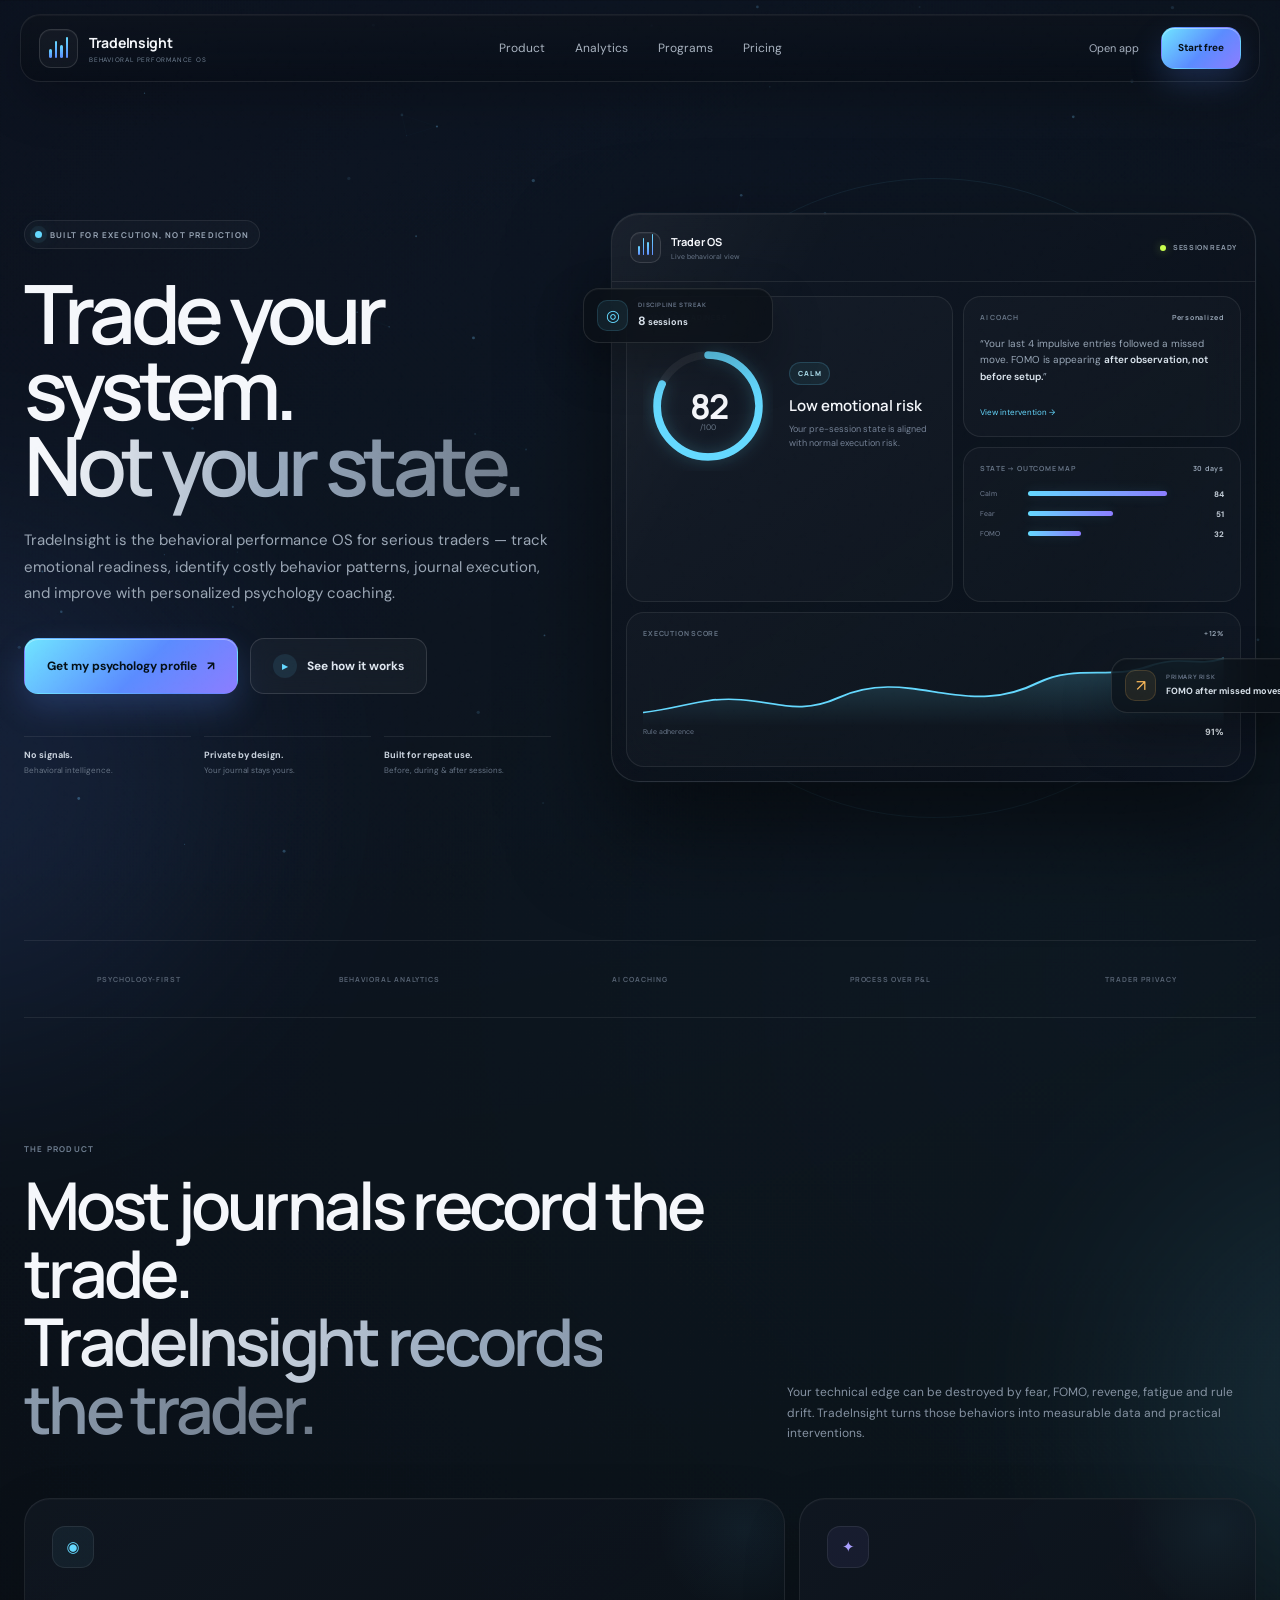
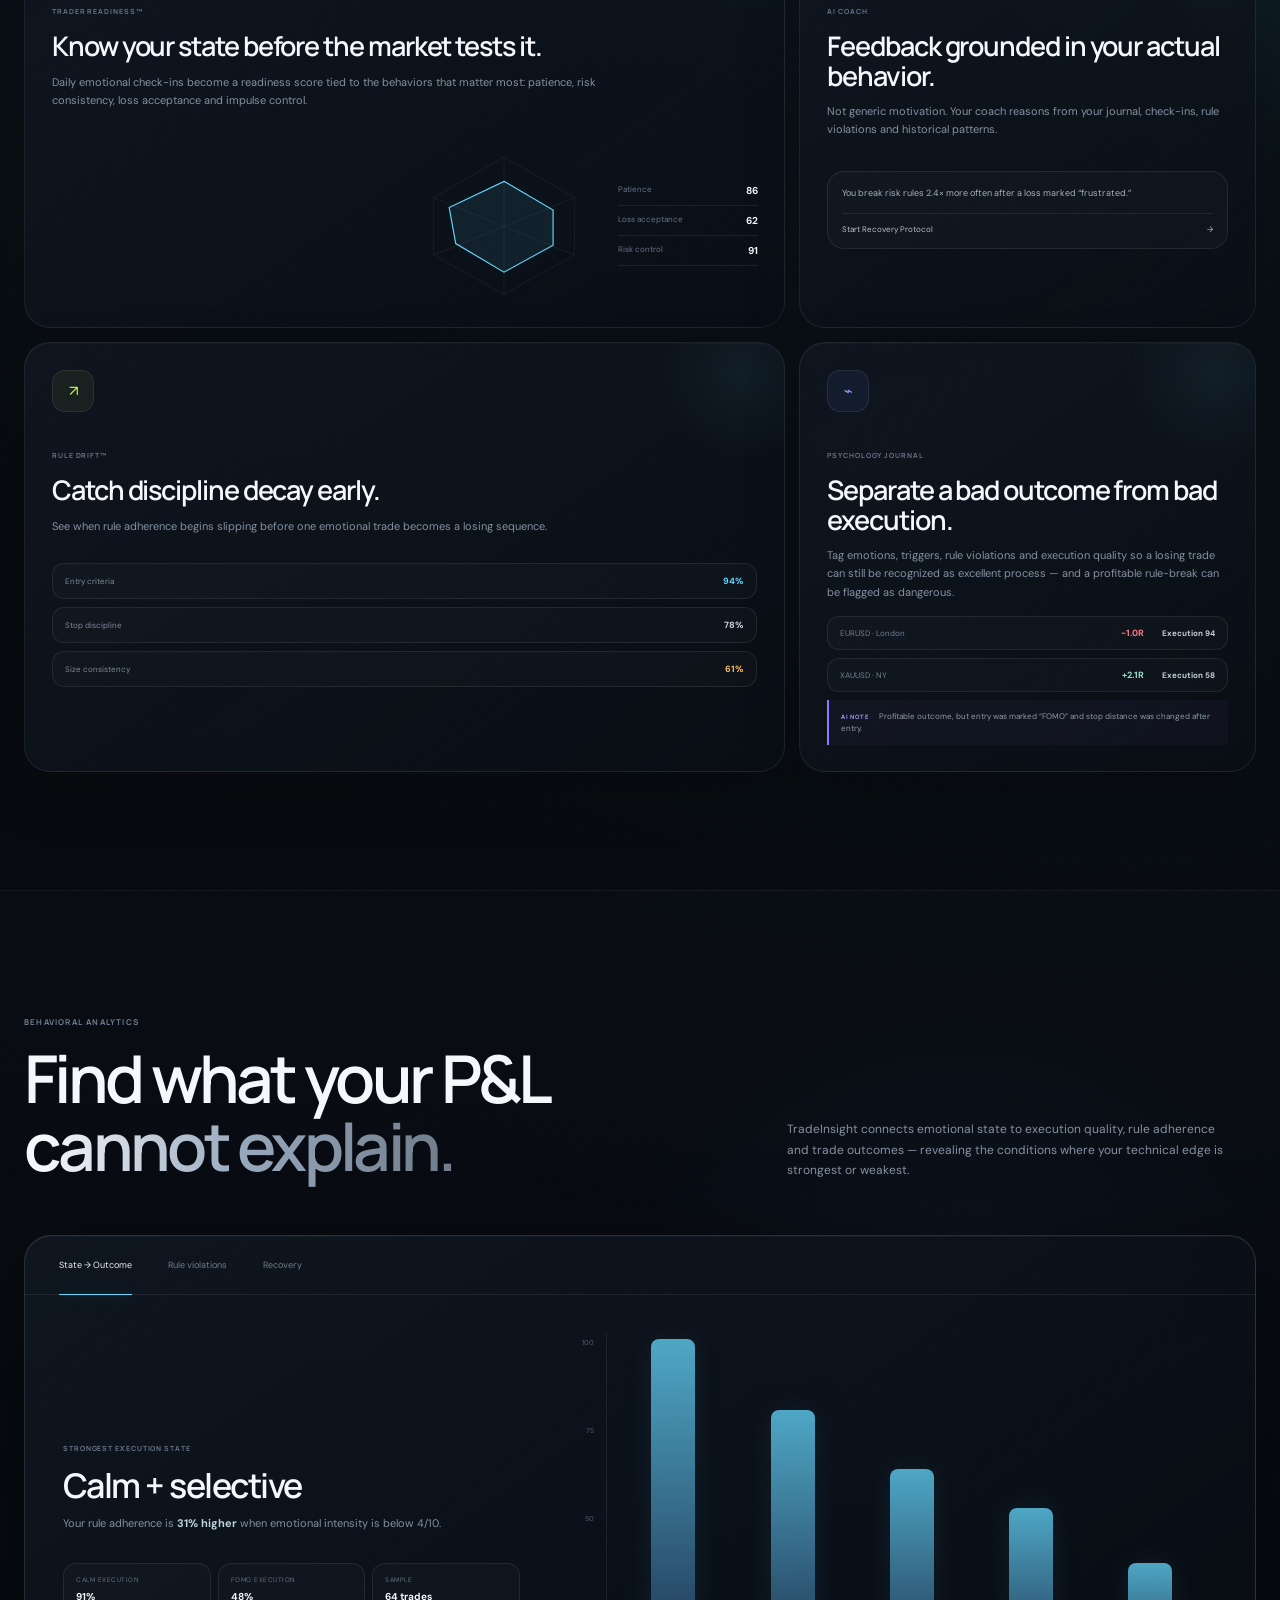
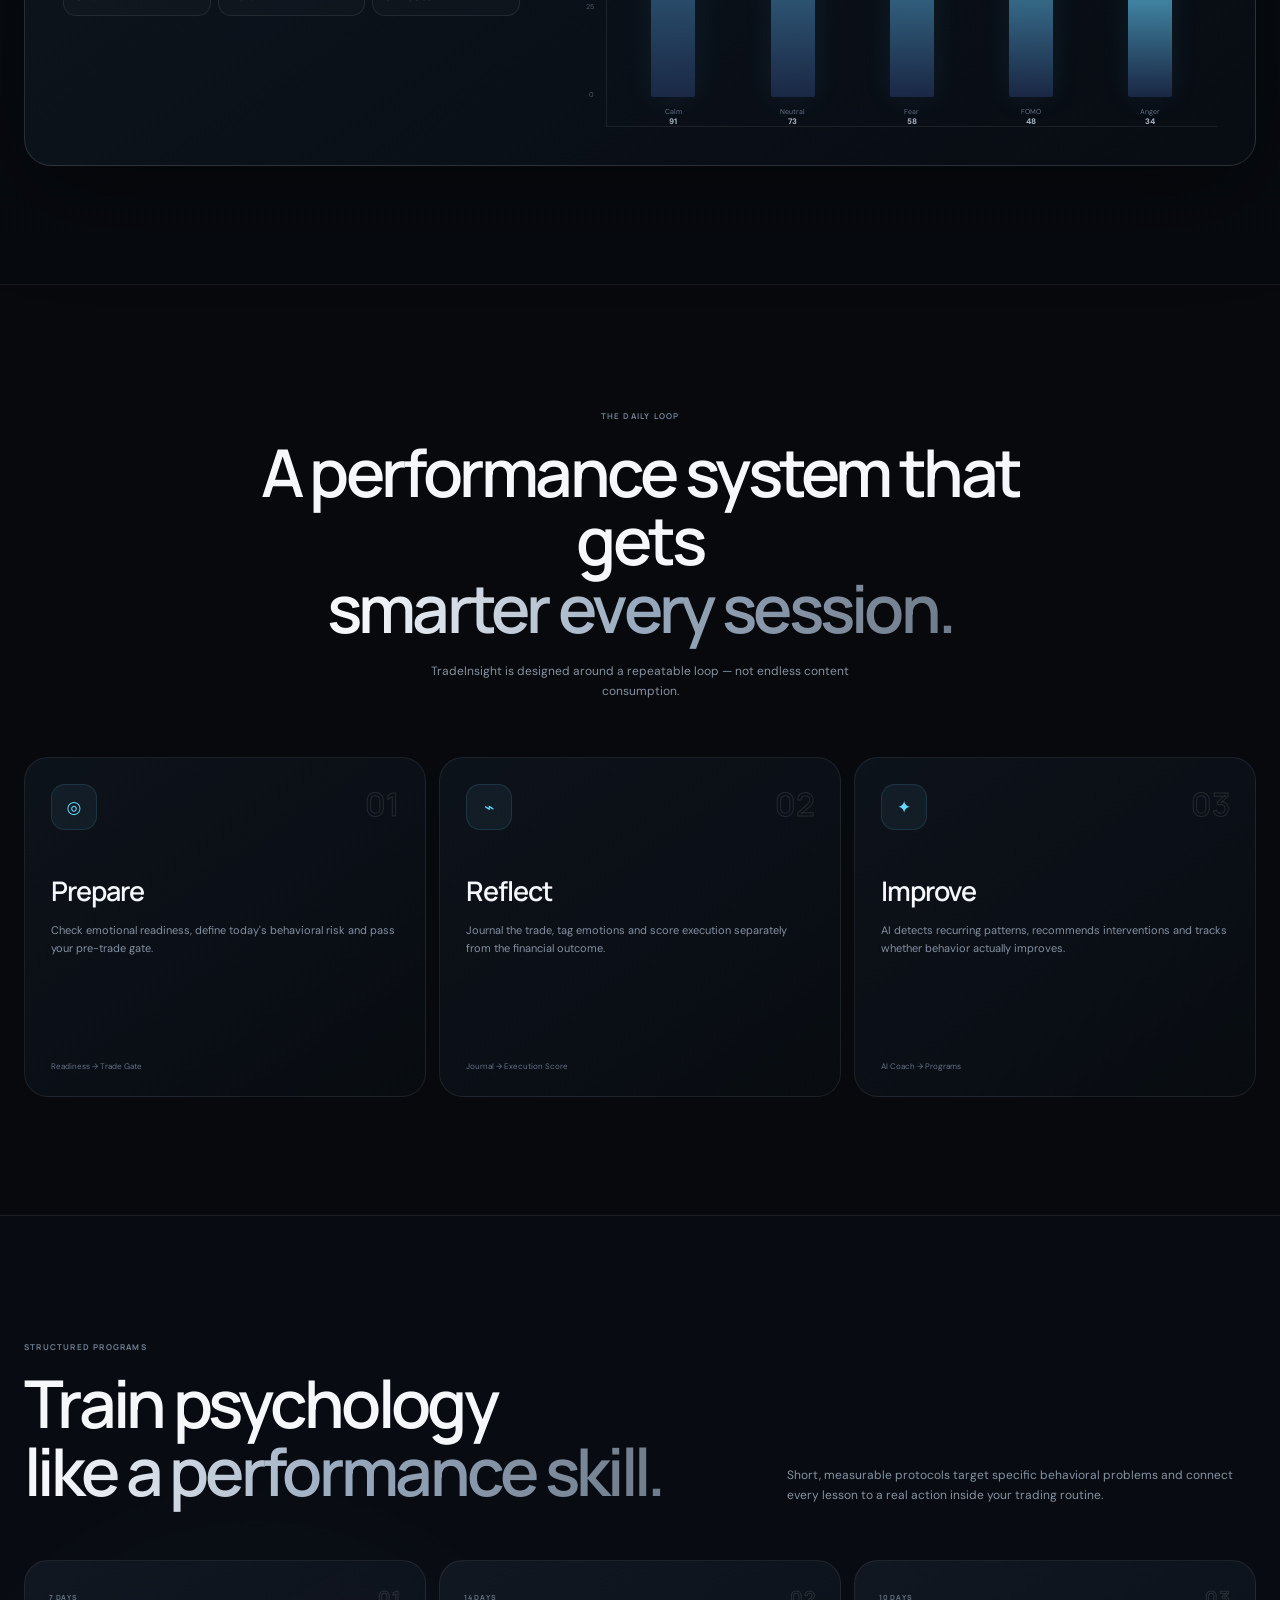
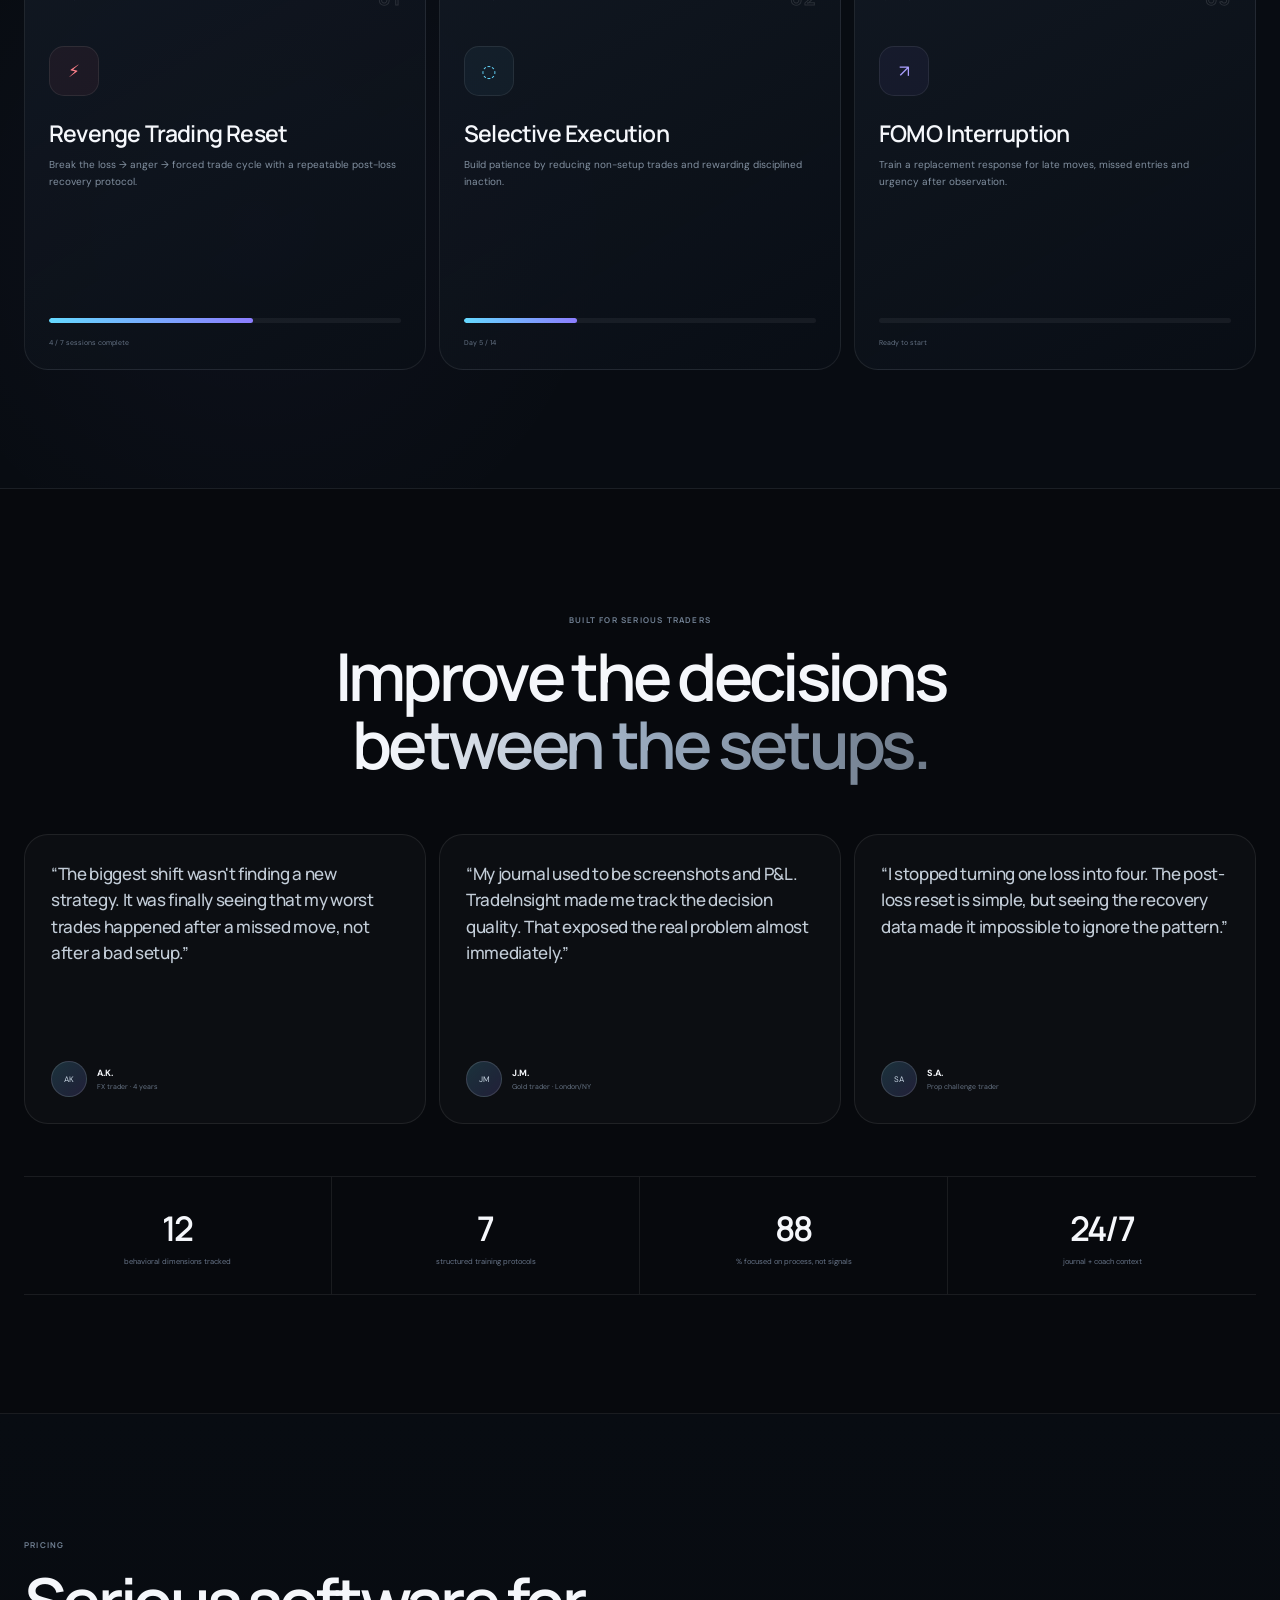
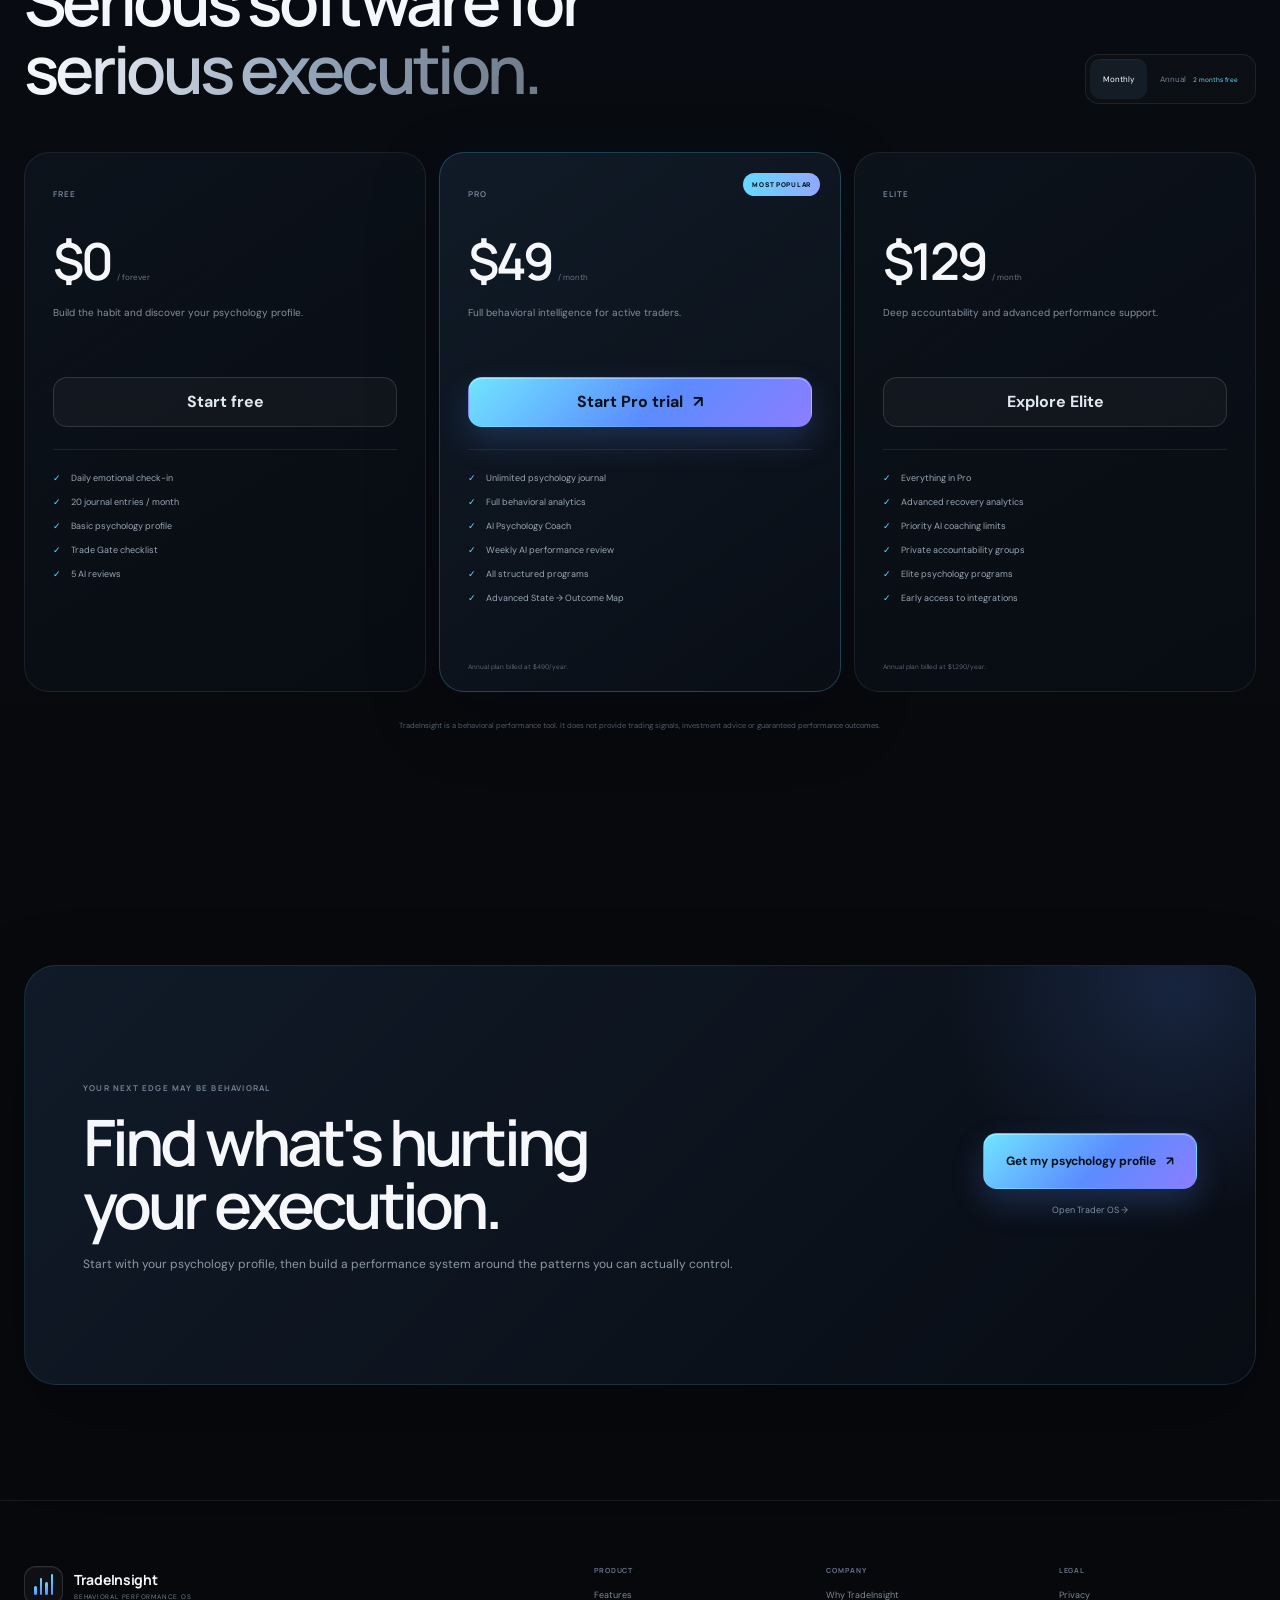
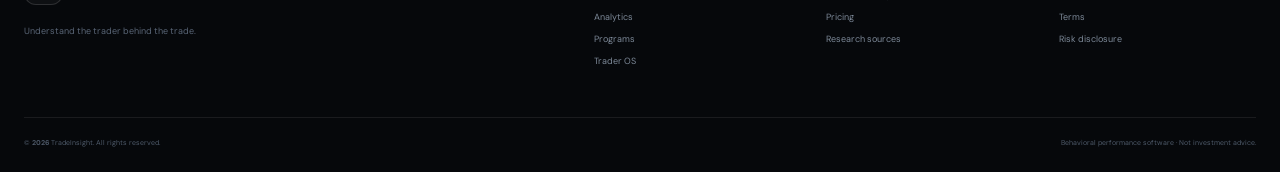
==== commit 72aa9354: "Launch premium TradeInsight SaaS marketing experience" ====
--- a/index.html
+++ b/index.html
@@ -3,419 +3,492 @@
 <head>
   <meta charset="utf-8" />
   <meta name="viewport" content="width=device-width, initial-scale=1, viewport-fit=cover" />
-  <meta name="theme-color" content="#080a0f" />
-  <meta name="description" content="TradeInsight Trader OS — a mobile-first trading psychology playbook, journal, mental check-in and execution discipline system." />
-  <meta property="og:title" content="TradeInsight — Trader OS" />
-  <meta property="og:description" content="Train the mind behind the trade with psychology playbooks, execution gates, journaling and daily discipline." />
-  <title>TradeInsight — Trader OS</title>
+  <meta name="theme-color" content="#07090d" />
+  <meta name="description" content="TradeInsight is the behavioral performance OS for serious traders — psychology tracking, journaling, AI coaching, programs and behavioral analytics." />
+  <meta property="og:title" content="TradeInsight — Trade your system. Not your state." />
+  <meta property="og:description" content="Understand the trader behind the trade with readiness tracking, behavioral analytics, AI coaching and structured psychology programs." />
+  <title>TradeInsight — Behavioral Performance OS for Traders</title>
   <link rel="preconnect" href="https://fonts.googleapis.com" />
   <link rel="preconnect" href="https://fonts.gstatic.com" crossorigin />
   <link href="https://fonts.googleapis.com/css2?family=DM+Sans:wght@400;500;600;700&family=Manrope:wght@500;600;700;800&display=swap" rel="stylesheet" />
-  <link rel="stylesheet" href="styles.css" />
+  <link rel="stylesheet" href="marketing.css?v=20260823-1" />
 </head>
 <body>
-  <a class="skip-link" href="#main">Skip to content</a>
-  <div class="noise" aria-hidden="true"></div>
-  <div class="glow glow-a" aria-hidden="true"></div>
-  <div class="glow glow-b" aria-hidden="true"></div>
-
-  <header class="site-header" id="top">
-    <a class="brand" href="#top" aria-label="TradeInsight home">
-      <span class="brand-mark" aria-hidden="true">
-        <i></i><i></i><i></i><i></i>
-      </span>
-      <span class="brand-copy"><strong>TRADE</strong><small>INSIGHT</small></span>
-    </a>
-
-    <nav class="desktop-nav" aria-label="Primary navigation">
-      <a href="#dashboard">Dashboard</a>
-      <a href="#playbook">Learn</a>
-      <a href="#mind">Mind</a>
-      <a href="#journal">Journal</a>
-      <a href="#saved">Saved</a>
+  <canvas id="particle-canvas" aria-hidden="true"></canvas>
+  <div class="ambient ambient-a" aria-hidden="true"></div>
+  <div class="ambient ambient-b" aria-hidden="true"></div>
+  <div class="grain" aria-hidden="true"></div>
+
+  <header class="nav-wrap" id="top">
+    <nav class="nav-shell" aria-label="Primary">
+      <a class="brand" href="#top" aria-label="TradeInsight home">
+        <span class="brand-symbol" aria-hidden="true"><i></i><i></i><i></i><i></i></span>
+        <span class="brand-type"><strong>TradeInsight</strong><small>Behavioral Performance OS</small></span>
+      </a>
+
+      <div class="nav-links" id="nav-links">
+        <a href="#product">Product</a>
+        <a href="#analytics">Analytics</a>
+        <a href="#programs">Programs</a>
+        <a href="#pricing">Pricing</a>
+      </div>
+
+      <div class="nav-actions">
+        <a class="nav-signin" href="/app">Open app</a>
+        <a class="button button-small button-primary" href="/app#daily-check">Start free</a>
+        <button class="mobile-nav-toggle" id="mobile-nav-toggle" type="button" aria-label="Open navigation" aria-expanded="false">
+          <span></span><span></span><span></span>
+        </button>
+      </div>
     </nav>
-
-    <button class="search-trigger" type="button" id="search-trigger" aria-label="Search TradeInsight">
-      <svg viewBox="0 0 24 24" aria-hidden="true"><circle cx="11" cy="11" r="6.5"/><path d="m16 16 4 4"/></svg>
-      <span>Search</span>
-    </button>
-
-    <button class="menu-toggle" type="button" id="menu-toggle" aria-label="Open menu" aria-expanded="false" aria-controls="mobile-menu">
-      <span></span><span></span><span></span>
-    </button>
   </header>
 
-  <aside class="mobile-menu" id="mobile-menu" aria-hidden="true">
-    <div class="mobile-menu-head">
-      <span>Navigate</span>
-      <button type="button" id="menu-close" aria-label="Close menu">×</button>
-    </div>
-    <a href="#dashboard">Trader OS dashboard <span>01</span></a>
-    <a href="#playbook">Psychology playbook <span>02</span></a>
-    <a href="#mind">Mind lab <span>03</span></a>
-    <a href="#journal">Trade journal <span>04</span></a>
-    <a href="#saved">My playbook <span>05</span></a>
-    <a href="#sources">Sources <span>06</span></a>
-  </aside>
-
-  <main id="main">
-    <section class="hero section-shell" id="dashboard">
+  <main>
+    <section class="hero section-shell" id="hero">
       <div class="hero-copy reveal">
-        <div class="eyebrow"><span class="pulse"></span> Trader OS · psychology before execution</div>
-        <h1>Think better.<br><span>Trade calmer.</span></h1>
-        <p class="hero-intro">A permanent, practical system built from filtered trading psychology insights—designed to sit beside your chart every day, not disappear after one podcast.</p>
+        <div class="hero-pill"><span class="status-dot"></span> Built for execution, not prediction</div>
+        <h1>Trade your system.<br><span>Not your state.</span></h1>
+        <p class="hero-sub">TradeInsight is the behavioral performance OS for serious traders — track emotional readiness, identify costly behavior patterns, journal execution, and improve with personalized psychology coaching.</p>
         <div class="hero-actions">
-          <a class="btn btn-primary" href="#daily-check">Start today’s check-in <span>↗</span></a>
-          <button class="btn btn-ghost" type="button" data-open-emergency>I'm losing control</button>
-        </div>
-        <div class="hero-proof">
-          <span><b>20</b> practical tools</span>
-          <span><b>01</b> trader score</span>
-          <span><b>07</b> day protocol</span>
-          <span><b>∞</b> repeat use</span>
-        </div>
-      </div>
-
-      <div class="os-panel reveal delay-1" aria-label="Trader OS dashboard summary">
-        <div class="os-topline">
-          <div><small>YOUR TRADER OS</small><strong id="greeting">Good session.</strong></div>
-          <div class="session-dot"><span></span> READY MODE</div>
-        </div>
-        <div class="os-score-grid">
-          <div class="score-orbit" aria-label="Trader score">
-            <svg viewBox="0 0 120 120" role="img" aria-label="Trader score gauge">
-              <circle class="orbit-track" cx="60" cy="60" r="48" />
-              <circle class="orbit-progress" id="score-ring" cx="60" cy="60" r="48" />
-            </svg>
-            <div><strong id="trader-score">72</strong><small>/100</small></div>
-          </div>
-          <div class="os-metrics">
-            <div><span>Mental state</span><strong id="dash-mental">Not checked</strong></div>
-            <div><span>Today's rule</span><strong id="dash-rule">Protect process, not ego.</strong></div>
-            <div><span>Training</span><strong id="dash-training">Day 1 / 7</strong></div>
-            <div><span>Trade gate</span><strong id="dash-gate">Not completed</strong></div>
-          </div>
-        </div>
-        <div class="micro-chart" aria-hidden="true">
-          <div class="price-line line-1"></div><div class="price-line line-2"></div><div class="price-line line-3"></div>
-          <div class="mini-candle up" style="--x:5%;--h:30px;--b:14px"></div>
-          <div class="mini-candle down" style="--x:14%;--h:42px;--b:18px"></div>
-          <div class="mini-candle up" style="--x:23%;--h:56px;--b:26px"></div>
-          <div class="mini-candle up" style="--x:32%;--h:46px;--b:20px"></div>
-          <div class="mini-candle down" style="--x:41%;--h:34px;--b:15px"></div>
-          <div class="mini-candle up" style="--x:50%;--h:62px;--b:30px"></div>
-          <div class="mini-candle down" style="--x:59%;--h:48px;--b:21px"></div>
-          <div class="mini-candle up" style="--x:68%;--h:72px;--b:34px"></div>
-          <div class="mini-candle up" style="--x:77%;--h:52px;--b:24px"></div>
-          <div class="mini-candle down" style="--x:86%;--h:38px;--b:16px"></div>
-          <div class="mini-candle up" style="--x:95%;--h:64px;--b:28px"></div>
-        </div>
-        <div class="os-footer">
-          <span><b id="journal-streak">0</b> day journal streak</span>
-          <span><b id="saved-count">0</b> saved insights</span>
-          <button type="button" data-scroll="#session-mode">Open session mode →</button>
-        </div>
-      </div>
-    </section>
-
-    <section class="signal-strip">
-      <div><small>CURATED</small><strong>Signal over noise</strong></div>
-      <div><small>EMOTIONAL</small><strong>State before setup</strong></div>
-      <div><small>REPEATABLE</small><strong>Process over outcome</strong></div>
-      <div class="strip-icon" aria-hidden="true"><svg viewBox="0 0 48 48"><circle cx="24" cy="24" r="19"/><path d="M13 29l7-7 5 5 10-11"/></svg></div>
-    </section>
-
-    <section class="section section-shell" id="daily-check">
+          <a class="button button-primary button-large" href="/app#daily-check">Get my psychology profile <span>↗</span></a>
+          <a class="button button-ghost button-large" href="#product"><span class="play-dot">▶</span> See how it works</a>
+        </div>
+        <div class="trust-row">
+          <div><strong>No signals.</strong><span>Behavioral intelligence.</span></div>
+          <div><strong>Private by design.</strong><span>Your journal stays yours.</span></div>
+          <div><strong>Built for repeat use.</strong><span>Before, during & after sessions.</span></div>
+        </div>
+      </div>
+
+      <div class="hero-product reveal delay-1" aria-label="TradeInsight product preview">
+        <div class="terminal-orbit orbit-one"></div>
+        <div class="terminal-orbit orbit-two"></div>
+
+        <div class="product-window" data-tilt>
+          <div class="product-topbar">
+            <div class="window-brand">
+              <span class="mini-mark"><i></i><i></i><i></i><i></i></span>
+              <div><strong>Trader OS</strong><small>Live behavioral view</small></div>
+            </div>
+            <div class="live-state"><span></span> SESSION READY</div>
+          </div>
+
+          <div class="preview-grid">
+            <article class="readiness-card glass-card">
+              <div class="card-label">TODAY'S READINESS</div>
+              <div class="readiness-layout">
+                <div class="readiness-ring">
+                  <svg viewBox="0 0 120 120" aria-hidden="true">
+                    <circle cx="60" cy="60" r="47" class="ring-track"></circle>
+                    <circle cx="60" cy="60" r="47" class="ring-value"></circle>
+                  </svg>
+                  <div><strong class="countup" data-count="82">0</strong><small>/100</small></div>
+                </div>
+                <div class="readiness-copy">
+                  <span class="positive-chip">CALM</span>
+                  <strong>Low emotional risk</strong>
+                  <p>Your pre-session state is aligned with normal execution risk.</p>
+                </div>
+              </div>
+            </article>
+
+            <article class="ai-card glass-card">
+              <div class="card-headline"><span>AI COACH</span><b>Personalized</b></div>
+              <p>“Your last 4 impulsive entries followed a missed move. FOMO is appearing <strong>after observation, not before setup.</strong>”</p>
+              <button type="button" class="inline-action" data-demo-toast="AI Coach opens inside the TradeInsight app.">View intervention →</button>
+            </article>
+
+            <article class="correlation-card glass-card">
+              <div class="card-headline"><span>STATE → OUTCOME MAP</span><b>30 days</b></div>
+              <div class="mini-bars">
+                <div><span>Calm</span><i style="--w:84%"></i><strong>84</strong></div>
+                <div><span>Fear</span><i style="--w:51%"></i><strong>51</strong></div>
+                <div><span>FOMO</span><i style="--w:32%"></i><strong>32</strong></div>
+              </div>
+            </article>
+
+            <article class="execution-card glass-card">
+              <div class="card-headline"><span>EXECUTION SCORE</span><b>+12%</b></div>
+              <svg class="line-chart" viewBox="0 0 320 104" preserveAspectRatio="none" aria-hidden="true">
+                <defs>
+                  <linearGradient id="chartFill" x1="0" y1="0" x2="0" y2="1">
+                    <stop offset="0%" stop-color="#65d9ff" stop-opacity=".24"/>
+                    <stop offset="100%" stop-color="#65d9ff" stop-opacity="0"/>
+                  </linearGradient>
+                </defs>
+                <path class="chart-area" d="M0 86 C22 80 33 65 54 69 S87 89 108 66 S148 54 165 60 S198 70 218 46 S258 42 278 25 S303 26 320 14 L320 104 L0 104 Z"/>
+                <path class="chart-line" d="M0 86 C22 80 33 65 54 69 S87 89 108 66 S148 54 165 60 S198 70 218 46 S258 42 278 25 S303 26 320 14"/>
+              </svg>
+              <div class="chart-footer"><span>Rule adherence</span><strong>91%</strong></div>
+            </article>
+          </div>
+        </div>
+
+        <div class="floating-card floating-card-a">
+          <span class="float-icon">◎</span>
+          <div><small>DISCIPLINE STREAK</small><strong><b class="countup" data-count="8">0</b> sessions</strong></div>
+        </div>
+        <div class="floating-card floating-card-b">
+          <span class="float-icon warning">↗</span>
+          <div><small>PRIMARY RISK</small><strong>FOMO after missed moves</strong></div>
+        </div>
+      </div>
+    </section>
+
+    <section class="logo-strip section-shell reveal" aria-label="Product principles">
+      <span>PSYCHOLOGY-FIRST</span><span>BEHAVIORAL ANALYTICS</span><span>AI COACHING</span><span>PROCESS OVER P&L</span><span>TRADER PRIVACY</span>
+    </section>
+
+    <section class="section section-shell" id="product">
       <div class="section-heading reveal">
-        <div><span class="section-index">01 / DAILY CHECK-IN</span><h2>Know your state<br>before the market tests it.</h2></div>
-        <p>The goal is not to feel nothing. It is to know what is driving the next click before you risk money.</p>
-      </div>
-
-      <div class="checkin-layout">
-        <article class="card mental-check reveal">
-          <div class="card-head"><div><span class="tag">MENTAL STATE</span><h3>How do you feel right now?</h3></div><span class="card-icon">◎</span></div>
-          <div class="mood-grid" id="mood-grid">
-            <button type="button" data-mood="calm" data-risk="12"><span>◌</span><strong>Calm</strong><small>Clear & patient</small></button>
-            <button type="button" data-mood="fear" data-risk="72"><span>△</span><strong>Fearful</strong><small>Avoiding loss</small></button>
-            <button type="button" data-mood="greed" data-risk="82"><span>↗</span><strong>Greedy</strong><small>Chasing more</small></button>
-            <button type="button" data-mood="anger" data-risk="91"><span>⚡</span><strong>Angry</strong><small>Need to win back</small></button>
-            <button type="button" data-mood="euphoria" data-risk="76"><span>✦</span><strong>Overconfident</strong><small>Rules feel optional</small></button>
-            <button type="button" data-mood="tired" data-risk="64"><span>☾</span><strong>Tired</strong><small>Low attention</small></button>
-          </div>
-          <div class="mental-result" id="mental-result" aria-live="polite">
-            <div class="risk-meter"><span id="risk-fill"></span></div>
-            <div><small>EMOTIONAL RISK</small><strong id="risk-label">Choose your current state</strong><p id="risk-action">Your recommended action will appear here.</p></div>
-          </div>
-        </article>
-
-        <article class="card today-rule reveal delay-1">
-          <div class="rule-number" id="rule-number">RULE 01</div>
-          <span class="tag">ONE RULE TODAY</span>
-          <h3 id="rule-title">Protect process, not ego.</h3>
-          <p id="rule-copy">A good trade is one that followed your system. A profitable rule-break is still bad execution because it trains the wrong behavior.</p>
-          <div class="rule-actions">
-            <button class="save-pill" type="button" data-save-insight="daily-rule" data-title="Protect process, not ego.">☆ Save rule</button>
-            <button class="text-button" type="button" id="next-rule">Next rule →</button>
-          </div>
-        </article>
-      </div>
-    </section>
-
-    <section class="section dark-section" id="playbook">
+        <div>
+          <span class="eyebrow">THE PRODUCT</span>
+          <h2>Most journals record the trade.<br><span>TradeInsight records the trader.</span></h2>
+        </div>
+        <p>Your technical edge can be destroyed by fear, FOMO, revenge, fatigue and rule drift. TradeInsight turns those behaviors into measurable data and practical interventions.</p>
+      </div>
+
+      <div class="feature-bento">
+        <article class="feature-card feature-wide reveal" data-tilt>
+          <div class="feature-icon icon-cyan">◉</div>
+          <span class="feature-kicker">TRADER READINESS™</span>
+          <h3>Know your state before the market tests it.</h3>
+          <p>Daily emotional check-ins become a readiness score tied to the behaviors that matter most: patience, risk consistency, loss acceptance and impulse control.</p>
+          <div class="feature-visual readiness-visual">
+            <div class="radar">
+              <svg viewBox="0 0 220 190" aria-hidden="true">
+                <polygon points="110,12 196,62 196,132 110,180 24,132 24,62" class="radar-grid"/>
+                <polygon points="110,42 170,77 170,120 110,153 51,118 43,74" class="radar-shape"/>
+                <line x1="110" y1="12" x2="110" y2="180"/><line x1="24" y1="62" x2="196" y2="132"/><line x1="196" y1="62" x2="24" y2="132"/>
+              </svg>
+            </div>
+            <div class="radar-metrics">
+              <div><span>Patience</span><strong>86</strong></div>
+              <div><span>Loss acceptance</span><strong>62</strong></div>
+              <div><span>Risk control</span><strong>91</strong></div>
+            </div>
+          </div>
+        </article>
+
+        <article class="feature-card reveal delay-1" data-tilt>
+          <div class="feature-icon icon-violet">✦</div>
+          <span class="feature-kicker">AI COACH</span>
+          <h3>Feedback grounded in your actual behavior.</h3>
+          <p>Not generic motivation. Your coach reasons from your journal, check-ins, rule violations and historical patterns.</p>
+          <div class="chat-preview">
+            <div class="coach-message">You break risk rules 2.4× more often after a loss marked “frustrated.”</div>
+            <div class="coach-action">Start Recovery Protocol <span>→</span></div>
+          </div>
+        </article>
+
+        <article class="feature-card reveal delay-2" data-tilt>
+          <div class="feature-icon icon-lime">↗</div>
+          <span class="feature-kicker">RULE DRIFT™</span>
+          <h3>Catch discipline decay early.</h3>
+          <p>See when rule adherence begins slipping before one emotional trade becomes a losing sequence.</p>
+          <div class="rule-drift-list">
+            <div><span>Entry criteria</span><b class="good">94%</b></div>
+            <div><span>Stop discipline</span><b>78%</b></div>
+            <div><span>Size consistency</span><b class="warn">61%</b></div>
+          </div>
+        </article>
+
+        <article class="feature-card feature-wide reveal" data-tilt>
+          <div class="feature-icon icon-blue">⌁</div>
+          <span class="feature-kicker">PSYCHOLOGY JOURNAL</span>
+          <h3>Separate a bad outcome from bad execution.</h3>
+          <p>Tag emotions, triggers, rule violations and execution quality so a losing trade can still be recognized as excellent process — and a profitable rule-break can be flagged as dangerous.</p>
+          <div class="journal-preview">
+            <div class="journal-row"><span>EURUSD · London</span><b class="loss">-1.0R</b><strong>Execution 94</strong></div>
+            <div class="journal-row"><span>XAUUSD · NY</span><b class="win">+2.1R</b><strong>Execution 58</strong></div>
+            <div class="journal-note"><span>AI note</span> Profitable outcome, but entry was marked “FOMO” and stop distance was changed after entry.</div>
+          </div>
+        </article>
+      </div>
+    </section>
+
+    <section class="section market-section" id="analytics">
       <div class="section-shell">
         <div class="section-heading reveal">
-          <div><span class="section-index">02 / PODCAST → PLAYBOOK</span><h2>Listen once.<br>Use the lesson forever.</h2></div>
-          <p>Long-form ideas are converted into concise decision rules, emotional triggers, market examples and exercises.</p>
-        </div>
-
-        <div class="search-inline reveal">
-          <svg viewBox="0 0 24 24" aria-hidden="true"><circle cx="11" cy="11" r="6.5"/><path d="m16 16 4 4"/></svg>
-          <input type="search" id="playbook-search" placeholder="Search fear, FOMO, risk, patience, structure…" autocomplete="off" />
-          <kbd>⌘ K</kbd>
-        </div>
-        <div class="filter-row reveal" id="playbook-filters">
-          <button class="filter active" type="button" data-filter="all">All</button>
-          <button class="filter" type="button" data-filter="mind">Mind</button>
-          <button class="filter" type="button" data-filter="risk">Risk</button>
-          <button class="filter" type="button" data-filter="execution">Execution</button>
-          <button class="filter" type="button" data-filter="recovery">Recovery</button>
-          <button class="filter" type="button" data-filter="structure">Structure</button>
-        </div>
-
-        <div class="playbook-grid" id="playbook-grid">
-          <article class="insight-card featured" data-category="mind execution" data-search="fear emotion identity probability process execution uncertainty">
-            <div class="insight-visual brain-chart" aria-hidden="true"><span class="orbit o1"></span><span class="orbit o2"></span><span class="core">MIND</span><i class="node n1"></i><i class="node n2"></i><i class="node n3"></i></div>
-            <div class="insight-body"><div class="meta"><span>01 · MIND</span><button class="bookmark" type="button" data-save-insight="mind-probability" data-title="You are not trading certainty">☆</button></div><h3>You are not trading certainty.</h3><p>Fear intensifies when the mind demands a guaranteed outcome from a probabilistic environment. Your job is to execute an edge—not force the market to confirm your identity.</p><div class="takeaway"><small>PRACTICAL RULE</small><strong>Define risk before entry. Accept the loss before clicking.</strong></div><div class="source-chip">Distilled from Source 001 · Rande Howell</div></div>
-          </article>
-
-          <article class="insight-card" data-category="execution mind" data-search="fomo chase patience missed move entry wait confirmation">
-            <div class="insight-visual fomo-chart" aria-hidden="true"><span class="price"></span><span class="entry-dot"></span><span class="fomo-arrow">FOMO</span><i></i><i></i><i></i><i></i><i></i></div>
-            <div class="insight-body"><div class="meta"><span>02 · EXECUTION</span><button class="bookmark" type="button" data-save-insight="fomo-patience" data-title="A missed trade costs zero">☆</button></div><h3>A missed trade costs zero.</h3><p>FOMO converts observation into urgency. The moment you feel “I have to get in,” the trade is already influencing your nervous system.</p><div class="takeaway"><small>REPLACEMENT BEHAVIOR</small><strong>Say: “Another setup will come. I do not pay for lateness.”</strong></div></div>
-          </article>
-
-          <article class="insight-card" data-category="risk execution" data-search="stop loss risk position sizing invalidation moving stop hope">
-            <div class="insight-visual rr-visual" aria-hidden="true"><span class="loss-zone">-1R</span><span class="entry-line">ENTRY</span><span class="win-zone">+2R</span></div>
-            <div class="insight-body"><div class="meta"><span>03 · RISK</span><button class="bookmark" type="button" data-save-insight="risk-acceptance" data-title="Your stop is a decision made while calm">☆</button></div><h3>Your stop is a calm decision.</h3><p>Moving a stop after entry often means emotion has replaced invalidation logic. Risk belongs to the plan, not to hope.</p><div class="takeaway"><small>PRACTICAL RULE</small><strong>If invalidation has not changed, the stop does not move.</strong></div></div>
-          </article>
-
-          <article class="insight-card" data-category="recovery mind" data-search="revenge loss anger recover pause reset next trade">
-            <div class="insight-visual cycle-visual" aria-hidden="true"><span>LOSS</span><i>→</i><span>ANGER</span><i>→</i><span>SIZE ↑</span><i>→</i><span>MORE LOSS</span></div>
-            <div class="insight-body"><div class="meta"><span>04 · RECOVERY</span><button class="bookmark" type="button" data-save-insight="revenge-cycle" data-title="The market does not know what you lost">☆</button></div><h3>The market does not know what you lost.</h3><p>Revenge trading is an attempt to repair emotion with P&L. That makes the next position responsible for your self-image.</p><div class="takeaway"><small>INTERRUPT</small><strong>After an emotional loss, no new order until the reset is complete.</strong></div></div>
-          </article>
-
-          <article class="insight-card" data-category="structure execution" data-search="market structure higher high higher low break shift liquidity sweep">
-            <div class="insight-visual structure-chart" aria-hidden="true"><svg viewBox="0 0 300 140"><path class="grid" d="M0 35H300M0 70H300M0 105H300"/><path class="structure" d="M12 112 L50 72 L84 92 L126 44 L162 70 L208 25 L245 52 L288 18"/><circle cx="50" cy="72" r="4"/><circle cx="126" cy="44" r="4"/><circle cx="208" cy="25" r="4"/></svg><span>HH</span><span>HL</span><span>BOS</span></div>
-            <div class="insight-body"><div class="meta"><span>05 · STRUCTURE</span><button class="bookmark" type="button" data-save-insight="structure-patience" data-title="Structure gives patience a location">☆</button></div><h3>Structure gives patience a location.</h3><p>A trader with no defined confirmation reacts to every candle. Structure turns “wait” into an observable condition.</p><div class="takeaway"><small>PROCESS</small><strong>Predefine what must break, hold or retest before you act.</strong></div></div>
-          </article>
-
-          <article class="insight-card" data-category="mind recovery" data-search="winner euphoria overconfidence winning streak discipline risk">
-            <div class="insight-visual gauge-visual" aria-hidden="true"><div class="gauge"><span></span></div><small>CONFIDENCE</small><strong>≠ CERTAINTY</strong></div>
-            <div class="insight-body"><div class="meta"><span>06 · MIND</span><button class="bookmark" type="button" data-save-insight="euphoria" data-title="A winning streak does not increase certainty">☆</button></div><h3>A winning streak does not increase certainty.</h3><p>Euphoria can be as dangerous as fear. The brain starts treating recent wins as evidence that normal risk controls are unnecessary.</p><div class="takeaway"><small>GUARDRAIL</small><strong>Keep risk rules unchanged after both wins and losses.</strong></div></div>
-          </article>
-        </div>
-        <div class="empty-state" id="playbook-empty" hidden>No matching insight yet. Try a broader search.</div>
-      </div>
-    </section>
-
-    <section class="section section-shell" id="candles">
-      <div class="section-heading reveal">
-        <div><span class="section-index">03 / CANDLE PSYCHOLOGY</span><h2>Read the behavior<br>behind the candle.</h2></div>
-        <p>Candles do not predict the future by themselves. They record the struggle between acceptance, rejection and urgency.</p>
-      </div>
-
-      <div class="candle-grid">
-        <article class="candle-card reveal"><div class="candle-stage"><div class="big-candle rejection"><i></i><b></b></div><span class="level"></span></div><div><span class="tag">REJECTION WICK</span><h3>Price visited. The market refused.</h3><p>Long upper wick: buyers pushed upward, sellers absorbed or overwhelmed them, and late buyers may now be trapped.</p><small>Ask: was meaningful liquidity or structure tested?</small></div></article>
-        <article class="candle-card reveal delay-1"><div class="candle-stage"><div class="big-candle engulf-a"><i></i><b></b></div><div class="big-candle engulf-b"><i></i><b></b></div></div><div><span class="tag">ENGULFING</span><h3>Control shifted quickly.</h3><p>A strong body overruns the previous range. Useful only when location and context support the story.</p><small>Ask: what did the expansion invalidate?</small></div></article>
-        <article class="candle-card reveal delay-2"><div class="candle-stage squeeze"><div class="big-candle inside-a"><i></i><b></b></div><div class="big-candle inside-b"><i></i><b></b></div></div><div><span class="tag">INSIDE BAR</span><h3>Compression before commitment.</h3><p>Range contracts. Both sides are waiting. The psychological mistake is predicting direction before evidence arrives.</p><small>Ask: what would confirm expansion?</small></div></article>
-        <article class="candle-card reveal"><div class="candle-stage"><div class="big-candle displacement"><i></i><b></b></div><span class="gap-mark">IMBALANCE</span></div><div><span class="tag">DISPLACEMENT</span><h3>Urgency entered the auction.</h3><p>A large impulsive candle can reveal aggressive repricing. Chasing it can create poor location even when direction is correct.</p><small>Ask: can I wait for structure instead of emotion?</small></div></article>
-      </div>
-    </section>
-
-    <section class="section dark-section" id="mind">
+          <div>
+            <span class="eyebrow">BEHAVIORAL ANALYTICS</span>
+            <h2>Find what your P&amp;L<br><span>cannot explain.</span></h2>
+          </div>
+          <p>TradeInsight connects emotional state to execution quality, rule adherence and trade outcomes — revealing the conditions where your technical edge is strongest or weakest.</p>
+        </div>
+
+        <div class="analytics-terminal reveal">
+          <div class="terminal-tabs" role="tablist">
+            <button class="active" type="button" data-analytics-tab="state">State → Outcome</button>
+            <button type="button" data-analytics-tab="rules">Rule violations</button>
+            <button type="button" data-analytics-tab="recovery">Recovery</button>
+          </div>
+
+          <div class="analytics-content active" data-analytics-panel="state">
+            <div class="analytics-summary">
+              <span class="metric-label">STRONGEST EXECUTION STATE</span>
+              <strong>Calm + selective</strong>
+              <p>Your rule adherence is <b>31% higher</b> when emotional intensity is below 4/10.</p>
+              <div class="summary-stats">
+                <div><span>Calm execution</span><strong>91%</strong></div>
+                <div><span>FOMO execution</span><strong>48%</strong></div>
+                <div><span>Sample</span><strong>64 trades</strong></div>
+              </div>
+            </div>
+            <div class="analytics-chart-wrap">
+              <div class="chart-axis"><span>100</span><span>75</span><span>50</span><span>25</span><span>0</span></div>
+              <div class="analytics-bars">
+                <div><i style="--h:91%"></i><strong>91</strong><span>Calm</span></div>
+                <div><i style="--h:73%"></i><strong>73</strong><span>Neutral</span></div>
+                <div><i style="--h:58%"></i><strong>58</strong><span>Fear</span></div>
+                <div><i style="--h:48%"></i><strong>48</strong><span>FOMO</span></div>
+                <div><i style="--h:34%"></i><strong>34</strong><span>Anger</span></div>
+              </div>
+            </div>
+          </div>
+
+          <div class="analytics-content" data-analytics-panel="rules">
+            <div class="heatmap-copy">
+              <span class="metric-label">RULE DRIFT HEATMAP</span>
+              <strong>Late-session discipline is your weak zone.</strong>
+              <p>Most violations cluster after two consecutive trades or after 90+ minutes of chart exposure.</p>
+            </div>
+            <div class="heatmap">
+              <div class="heat-labels"><span>Entry</span><span>Stop</span><span>Size</span><span>Exit</span></div>
+              <div class="heat-grid" aria-label="Rule violation heatmap">
+                <i class="h1"></i><i class="h2"></i><i class="h1"></i><i class="h3"></i><i class="h2"></i><i class="h4"></i><i class="h3"></i>
+                <i class="h1"></i><i class="h1"></i><i class="h2"></i><i class="h2"></i><i class="h3"></i><i class="h4"></i><i class="h4"></i>
+                <i class="h1"></i><i class="h2"></i><i class="h1"></i><i class="h3"></i><i class="h3"></i><i class="h4"></i><i class="h4"></i>
+                <i class="h1"></i><i class="h1"></i><i class="h2"></i><i class="h2"></i><i class="h2"></i><i class="h3"></i><i class="h4"></i>
+              </div>
+            </div>
+          </div>
+
+          <div class="analytics-content" data-analytics-panel="recovery">
+            <div class="analytics-summary">
+              <span class="metric-label">RECOVERY SCORE™</span>
+              <strong>72 / 100</strong>
+              <p>You usually recover after one loss, but urgency rises sharply after two consecutive stop-outs.</p>
+              <div class="summary-stats">
+                <div><span>Avg. reset time</span><strong>18 min</strong></div>
+                <div><span>Post-loss adherence</span><strong>74%</strong></div>
+                <div><span>Best intervention</span><strong>60s reset</strong></div>
+              </div>
+            </div>
+            <div class="recovery-curve">
+              <div class="curve-card"><span>Loss 1</span><strong>82%</strong><small>Rule adherence</small></div>
+              <div class="curve-arrow">→</div>
+              <div class="curve-card"><span>Loss 2</span><strong>61%</strong><small>Rule adherence</small></div>
+              <div class="curve-arrow">→</div>
+              <div class="curve-card danger"><span>No reset</span><strong>39%</strong><small>Rule adherence</small></div>
+            </div>
+          </div>
+        </div>
+      </div>
+    </section>
+
+    <section class="section section-shell" id="how">
+      <div class="center-heading reveal">
+        <span class="eyebrow">THE DAILY LOOP</span>
+        <h2>A performance system that gets<br><span>smarter every session.</span></h2>
+        <p>TradeInsight is designed around a repeatable loop — not endless content consumption.</p>
+      </div>
+
+      <div class="steps-grid">
+        <article class="step-card reveal">
+          <div class="step-number">01</div>
+          <div class="step-icon">◎</div>
+          <h3>Prepare</h3>
+          <p>Check emotional readiness, define today's behavioral risk and pass your pre-trade gate.</p>
+          <span>Readiness → Trade Gate</span>
+        </article>
+        <article class="step-card reveal delay-1">
+          <div class="step-number">02</div>
+          <div class="step-icon">⌁</div>
+          <h3>Reflect</h3>
+          <p>Journal the trade, tag emotions and score execution separately from the financial outcome.</p>
+          <span>Journal → Execution Score</span>
+        </article>
+        <article class="step-card reveal delay-2">
+          <div class="step-number">03</div>
+          <div class="step-icon">✦</div>
+          <h3>Improve</h3>
+          <p>AI detects recurring patterns, recommends interventions and tracks whether behavior actually improves.</p>
+          <span>AI Coach → Programs</span>
+        </article>
+      </div>
+    </section>
+
+    <section class="section programs-section" id="programs">
       <div class="section-shell">
-        <div class="section-heading reveal"><div><span class="section-index">04 / MIND LAB</span><h2>Name the emotion.<br>Interrupt the behavior.</h2></div><p>Choose the problem that is strongest right now. TradeInsight translates the state into a corrective protocol.</p></div>
-        <div class="mind-layout">
-          <div class="state-tabs reveal" role="tablist" aria-label="Emotional states">
-            <button type="button" class="state-tab active" data-state="fear"><span>△</span><div><strong>Fear</strong><small>Hesitation · early exits</small></div></button>
-            <button type="button" class="state-tab" data-state="greed"><span>↗</span><div><strong>Greed / FOMO</strong><small>Chasing · oversizing</small></div></button>
-            <button type="button" class="state-tab" data-state="revenge"><span>⚡</span><div><strong>Revenge</strong><small>Anger · forced trades</small></div></button>
-            <button type="button" class="state-tab" data-state="euphoria"><span>✦</span><div><strong>Euphoria</strong><small>Overconfidence · rule drift</small></div></button>
-          </div>
-          <article class="state-panel card reveal delay-1" id="state-panel">
-            <div class="state-panel-top"><span class="tag" id="state-tag">FEAR RESPONSE</span><span class="severity">RISK <b id="state-risk">HIGH</b></span></div>
-            <h3 id="state-title">Fear tries to turn uncertainty into avoidance.</h3>
-            <p id="state-description">You may hesitate on valid setups, close winners too early or widen your criteria until no trade feels safe.</p>
-            <div class="state-columns"><div><small>TRIGGER</small><strong id="state-trigger">Recent loss / fear of being wrong</strong></div><div><small>REPLACEMENT</small><strong id="state-replacement">Risk small enough that the planned stop is emotionally tolerable.</strong></div></div>
-            <div class="state-action"><span>01</span><p id="state-action">Reduce decision pressure. Review setup criteria. Accept the exact predefined loss before entering.</p></div>
-            <button class="btn btn-primary compact" type="button" data-open-emergency>Open 60-second reset</button>
-          </article>
-        </div>
-      </div>
-    </section>
-
-    <section class="section section-shell" id="trade-gate">
-      <div class="section-heading reveal"><div><span class="section-index">05 / BEFORE YOU ENTER</span><h2>Your trade gate.<br>No checklist, no click.</h2></div><p>Profit is not permission. The trade only passes when structure, risk and mental state all satisfy the plan.</p></div>
-      <div class="gate-layout">
-        <article class="card gate-card reveal">
-          <div class="gate-top"><div><span class="tag">EXECUTION GATE</span><h3>Pre-trade confirmation</h3></div><div class="gate-score"><strong id="gate-count">0</strong><small>/ 8</small></div></div>
-          <div class="gate-list" id="gate-list">
-            <label><input type="checkbox" data-gate><span class="check-ui"></span><div><strong>Valid setup</strong><small>The setup matches my written model.</small></div></label>
-            <label><input type="checkbox" data-gate><span class="check-ui"></span><div><strong>Entry confirmed</strong><small>I am not entering only because price is moving.</small></div></label>
-            <label><input type="checkbox" data-gate><span class="check-ui"></span><div><strong>Risk predetermined</strong><small>Position size is known before entry.</small></div></label>
-            <label><input type="checkbox" data-gate><span class="check-ui"></span><div><strong>Stop placed</strong><small>Invalidation is technical, not emotional.</small></div></label>
-            <label><input type="checkbox" data-gate><span class="check-ui"></span><div><strong>Reward acceptable</strong><small>The opportunity justifies the planned risk.</small></div></label>
-            <label><input type="checkbox" data-gate><span class="check-ui"></span><div><strong>Emotion controlled</strong><small>I can accept either outcome.</small></div></label>
-            <label><input type="checkbox" data-gate><span class="check-ui"></span><div><strong>Not revenge trading</strong><small>This trade is independent from the last result.</small></div></label>
-            <label><input type="checkbox" data-gate><span class="check-ui"></span><div><strong>Not FOMO</strong><small>I would take this setup even if I had not watched the move.</small></div></label>
-          </div>
-          <div class="gate-result" id="gate-result"><span></span><div><small>STATUS</small><strong>NOT READY</strong></div></div>
-        </article>
-
-        <article class="card trader-score-card reveal delay-1">
-          <span class="tag">TRADER SCORE</span><h3>Measure execution—not only P&L.</h3><p>Rate the process you can control. A losing trade can still be excellent execution.</p>
-          <div class="score-sliders">
-            <label><span>Discipline <b id="discipline-value">70</b></span><input id="discipline" type="range" min="0" max="100" value="70"></label>
-            <label><span>Risk control <b id="risk-value">80</b></span><input id="risk-control" type="range" min="0" max="100" value="80"></label>
-            <label><span>Setup quality <b id="setup-value">75</b></span><input id="setup-quality" type="range" min="0" max="100" value="75"></label>
-            <label><span>Emotional stability <b id="emotion-value">60</b></span><input id="emotion-stability" type="range" min="0" max="100" value="60"></label>
-            <label><span>Rule adherence <b id="rules-value">78</b></span><input id="rule-adherence" type="range" min="0" max="100" value="78"></label>
-          </div>
-          <div class="score-summary"><strong id="process-score">73</strong><span>/100</span><p id="score-copy">Solid process. Tighten emotional stability before increasing risk.</p></div>
-        </article>
-      </div>
-    </section>
-
-    <section class="section dark-section" id="mistakes">
+        <div class="section-heading reveal">
+          <div>
+            <span class="eyebrow">STRUCTURED PROGRAMS</span>
+            <h2>Train psychology<br><span>like a performance skill.</span></h2>
+          </div>
+          <p>Short, measurable protocols target specific behavioral problems and connect every lesson to a real action inside your trading routine.</p>
+        </div>
+
+        <div class="program-carousel">
+          <article class="program-card reveal">
+            <div class="program-top"><span>7 DAYS</span><b>01</b></div>
+            <div class="program-icon program-red">⚡</div>
+            <h3>Revenge Trading Reset</h3>
+            <p>Break the loss → anger → forced trade cycle with a repeatable post-loss recovery protocol.</p>
+            <div class="program-progress"><i style="width:58%"></i></div>
+            <small>4 / 7 sessions complete</small>
+          </article>
+          <article class="program-card reveal delay-1">
+            <div class="program-top"><span>14 DAYS</span><b>02</b></div>
+            <div class="program-icon program-cyan">◌</div>
+            <h3>Selective Execution</h3>
+            <p>Build patience by reducing non-setup trades and rewarding disciplined inaction.</p>
+            <div class="program-progress"><i style="width:32%"></i></div>
+            <small>Day 5 / 14</small>
+          </article>
+          <article class="program-card reveal delay-2">
+            <div class="program-top"><span>10 DAYS</span><b>03</b></div>
+            <div class="program-icon program-violet">↗</div>
+            <h3>FOMO Interruption</h3>
+            <p>Train a replacement response for late moves, missed entries and urgency after observation.</p>
+            <div class="program-progress"><i style="width:0%"></i></div>
+            <small>Ready to start</small>
+          </article>
+        </div>
+      </div>
+    </section>
+
+    <section class="section section-shell" id="social-proof">
+      <div class="center-heading reveal">
+        <span class="eyebrow">BUILT FOR SERIOUS TRADERS</span>
+        <h2>Improve the decisions<br><span>between the setups.</span></h2>
+      </div>
+
+      <div class="testimonial-grid">
+        <blockquote class="testimonial reveal">
+          <p>“The biggest shift wasn't finding a new strategy. It was finally seeing that my worst trades happened after a missed move, not after a bad setup.”</p>
+          <footer><span class="avatar">AK</span><div><strong>A.K.</strong><small>FX trader · 4 years</small></div></footer>
+        </blockquote>
+        <blockquote class="testimonial reveal delay-1">
+          <p>“My journal used to be screenshots and P&amp;L. TradeInsight made me track the decision quality. That exposed the real problem almost immediately.”</p>
+          <footer><span class="avatar">JM</span><div><strong>J.M.</strong><small>Gold trader · London/NY</small></div></footer>
+        </blockquote>
+        <blockquote class="testimonial reveal delay-2">
+          <p>“I stopped turning one loss into four. The post-loss reset is simple, but seeing the recovery data made it impossible to ignore the pattern.”</p>
+          <footer><span class="avatar">SA</span><div><strong>S.A.</strong><small>Prop challenge trader</small></div></footer>
+        </blockquote>
+      </div>
+
+      <div class="stats-row reveal">
+        <div><strong class="countup" data-count="12">0</strong><span>behavioral dimensions tracked</span></div>
+        <div><strong class="countup" data-count="7">0</strong><span>structured training protocols</span></div>
+        <div><strong class="countup" data-count="100">0</strong><span>% focused on process, not signals</span></div>
+        <div><strong>24/7</strong><span>journal + coach context</span></div>
+      </div>
+    </section>
+
+    <section class="section pricing-section" id="pricing">
       <div class="section-shell">
-        <div class="section-heading reveal"><div><span class="section-index">06 / MISTAKE LIBRARY</span><h2>Find the behavior.<br>Replace the behavior.</h2></div><p>Each mistake is mapped as trigger → thought → action → consequence → replacement behavior.</p></div>
-        <div class="mistake-scroller" id="mistake-scroller">
-          <button class="mistake-chip active" type="button" data-mistake="fomo">FOMO</button><button class="mistake-chip" type="button" data-mistake="revenge">Revenge</button><button class="mistake-chip" type="button" data-mistake="stop">Moving SL</button><button class="mistake-chip" type="button" data-mistake="overtrade">Overtrading</button><button class="mistake-chip" type="button" data-mistake="oversize">Oversizing</button><button class="mistake-chip" type="button" data-mistake="earlyexit">Early exit</button><button class="mistake-chip" type="button" data-mistake="lateentry">Late entry</button><button class="mistake-chip" type="button" data-mistake="hesitation">Hesitation</button><button class="mistake-chip" type="button" data-mistake="strategy">Strategy hopping</button>
-        </div>
-        <article class="mistake-map reveal" id="mistake-map">
-          <div><small>TRIGGER</small><strong id="mistake-trigger">Price moves fast without me</strong></div><span>→</span><div><small>THOUGHT</small><strong id="mistake-thought">“I’m going to miss it.”</strong></div><span>→</span><div><small>ACTION</small><strong id="mistake-action">Chase entry</strong></div><span>→</span><div><small>CONSEQUENCE</small><strong id="mistake-consequence">Poor location · emotional SL</strong></div><span>→</span><div class="replacement"><small>REPLACEMENT</small><strong id="mistake-replacement">Miss the trade. Protect the process.</strong></div>
-        </article>
-      </div>
-    </section>
-
-    <section class="section section-shell" id="diagnostic">
-      <div class="section-heading reveal"><div><span class="section-index">07 / PERSONAL LEARNING PATH</span><h2>What should you<br>work on next?</h2></div><p>Choose the recurring problem. TradeInsight gives you a focused training path instead of more random information.</p></div>
-      <div class="diagnostic-card card reveal">
-        <div class="diagnostic-options" id="diagnostic-options">
-          <button type="button" data-problem="hesitate"><span>01</span>I hesitate on valid setups</button>
-          <button type="button" data-problem="overtrade"><span>02</span>I overtrade</button>
-          <button type="button" data-problem="revenge"><span>03</span>I revenge trade</button>
-          <button type="button" data-problem="fear"><span>04</span>I fear losing</button>
-          <button type="button" data-problem="early"><span>05</span>I exit winners early</button>
-          <button type="button" data-problem="chase"><span>06</span>I chase price</button>
-          <button type="button" data-problem="switch"><span>07</span>I keep changing strategy</button>
-        </div>
-        <div class="diagnostic-result" id="diagnostic-result"><span class="tag">YOUR PATH</span><h3>Choose your biggest recurring problem.</h3><p>Your recommended focus and practical exercise will appear here.</p><div class="path-progress"><span id="path-progress-bar"></span></div><small id="path-progress-label">0% started</small></div>
-      </div>
-    </section>
-
-    <section class="section dark-section" id="protocol">
-      <div class="section-shell">
-        <div class="section-heading reveal"><div><span class="section-index">08 / 7-DAY PROTOCOL</span><h2>Train psychology<br>like a skill.</h2></div><p>Seven small repetitions are more useful than one motivational burst. Progress is stored on this device.</p></div>
-        <div class="protocol-grid" id="protocol-grid">
-          <button type="button" data-day="1"><span>DAY 01</span><strong>Name the emotion</strong><small>Record state before every session.</small><i>✓</i></button>
-          <button type="button" data-day="2"><span>DAY 02</span><strong>Pre-accept the loss</strong><small>Write the exact planned loss before entry.</small><i>✓</i></button>
-          <button type="button" data-day="3"><span>DAY 03</span><strong>One A+ setup</strong><small>Ignore every setup outside your model.</small><i>✓</i></button>
-          <button type="button" data-day="4"><span>DAY 04</span><strong>Interrupt FOMO</strong><small>Let one late move go without chasing.</small><i>✓</i></button>
-          <button type="button" data-day="5"><span>DAY 05</span><strong>Protect the stop</strong><small>No emotional stop movement.</small><i>✓</i></button>
-          <button type="button" data-day="6"><span>DAY 06</span><strong>Score execution</strong><small>Rate process before checking P&L.</small><i>✓</i></button>
-          <button type="button" data-day="7"><span>DAY 07</span><strong>Review the pattern</strong><small>Identify your strongest recurring trigger.</small><i>✓</i></button>
-        </div>
-        <div class="protocol-progress reveal"><div><span id="protocol-progress"></span></div><strong><b id="protocol-count">0</b>/7 complete</strong><button type="button" id="protocol-reset">Reset protocol</button></div>
-      </div>
-    </section>
-
-    <section class="section section-shell" id="session-mode">
-      <div class="section-heading reveal"><div><span class="section-index">09 / TRADING SESSION MODE</span><h2>Keep one calm screen<br>beside TradingView.</h2></div><p>Reduce information during execution. Switch between pre-market, live-market and post-market routines.</p></div>
-      <div class="session-card card reveal">
-        <div class="session-tabs" role="tablist"><button class="active" type="button" data-session="pre">Pre-market</button><button type="button" data-session="during">During market</button><button type="button" data-session="post">Post-market</button></div>
-        <div class="session-content" id="session-content">
-          <div class="session-quote"><small>PRE-MARKET RULE</small><strong>My job is to prepare conditions—not predict candles.</strong></div>
-          <div class="session-items"><label><input type="checkbox"><span></span>Bias defined</label><label><input type="checkbox"><span></span>Key structure marked</label><label><input type="checkbox"><span></span>Risk limit known</label><label><input type="checkbox"><span></span>Mental state checked</label></div>
-        </div>
-      </div>
-    </section>
-
-    <section class="section dark-section" id="journal">
-      <div class="section-shell">
-        <div class="section-heading reveal"><div><span class="section-index">10 / PSYCHOLOGY JOURNAL</span><h2>Record the trader,<br>not only the trade.</h2></div><p>Keep the journal lightweight enough to use. Entries stay in your browser on this device.</p></div>
-        <div class="journal-layout">
-          <form class="journal-form card reveal" id="journal-form">
-            <div class="form-row"><label>Setup type<input id="journal-setup" required placeholder="e.g. M15 structure shift + retrace"></label><label>Result<select id="journal-result"><option>Win</option><option>Loss</option><option>Break-even</option><option>No trade</option></select></label></div>
-            <div class="form-row"><label>Emotion before<select id="emotion-before"><option>Calm</option><option>Fearful</option><option>Greedy</option><option>Angry</option><option>Overconfident</option><option>Tired</option></select></label><label>Emotion after<select id="emotion-after"><option>Calm</option><option>Relieved</option><option>Frustrated</option><option>Excited</option><option>Angry</option><option>Neutral</option></select></label></div>
-            <label>Did you follow your rules?<select id="journal-rules"><option value="yes">Yes — fully</option><option value="mostly">Mostly</option><option value="no">No</option></select></label>
-            <label>Lesson<textarea id="journal-lesson" rows="4" placeholder="What should the next version of you repeat or avoid?"></textarea></label>
-            <button class="btn btn-primary" type="submit">Save journal entry</button>
-          </form>
-          <div class="journal-history reveal delay-1"><div class="history-head"><div><span class="tag">RECENT ENTRIES</span><h3>Your behavior history</h3></div><button type="button" id="clear-journal">Clear</button></div><div id="journal-list" class="journal-list"><div class="empty-journal">No entries yet. Your first review will appear here.</div></div></div>
-        </div>
-      </div>
-    </section>
-
-    <section class="section section-shell" id="saved">
-      <div class="section-heading reveal"><div><span class="section-index">11 / MY PLAYBOOK</span><h2>Save only what<br>you need to remember.</h2></div><p>Bookmark principles and rules. Your personal playbook becomes a smaller, more useful version of the full library.</p></div>
-      <div class="saved-grid" id="saved-grid"><div class="saved-empty">No saved insights yet. Tap ☆ on any rule or playbook card.</div></div>
-    </section>
-
-    <section class="section dark-section" id="sources">
-      <div class="section-shell">
-        <div class="section-heading reveal"><div><span class="section-index">12 / SOURCE TRANSPARENCY</span><h2>The source stays visible.<br>The lesson stays usable.</h2></div><p>Video is optional. The product is the filtered written playbook. When you want context, the original source plays inside TradeInsight.</p></div>
-        <div class="source-grid">
-          <article class="source-card reveal"><div class="source-number">001</div><div><span class="tag">PRIMARY PSYCHOLOGY SOURCE</span><h3>Rande Howell — trading psychology conversation</h3><p>Used as the primary source for the psychology synthesis: emotional regulation, probability, identity, fear and disciplined execution.</p><button class="btn btn-ghost compact" type="button" data-video="ICeHYLSXgYI" data-video-title="Rande Howell — Trading Psychology">Play source inside website</button></div></article>
-          <article class="source-card reveal delay-1"><div class="source-number">002</div><div><span class="tag">CURATED SOURCE</span><h3>TradeInsight Source 002</h3><p>Retained as an original reference. Specific written claims are only added to the playbook when they have been verified from the source.</p><button class="btn btn-ghost compact" type="button" data-video="znSRU984kc8" data-video-title="TradeInsight Source 002">Play source inside website</button></div></article>
-        </div>
+        <div class="pricing-heading reveal">
+          <div>
+            <span class="eyebrow">PRICING</span>
+            <h2>Serious software for<br><span>serious execution.</span></h2>
+          </div>
+          <div class="billing-toggle" role="group" aria-label="Billing period">
+            <button class="active" type="button" data-billing="monthly">Monthly</button>
+            <button type="button" data-billing="annual">Annual <span>2 months free</span></button>
+          </div>
+        </div>
+
+        <div class="pricing-grid">
+          <article class="price-card reveal">
+            <span class="plan-name">FREE</span>
+            <div class="price"><strong>$0</strong><span>/ forever</span></div>
+            <p>Build the habit and discover your psychology profile.</p>
+            <a class="button button-ghost button-full" href="/app#daily-check">Start free</a>
+            <ul>
+              <li>Daily emotional check-in</li>
+              <li>20 journal entries / month</li>
+              <li>Basic psychology profile</li>
+              <li>Trade Gate checklist</li>
+              <li>5 AI reviews</li>
+            </ul>
+          </article>
+
+          <article class="price-card featured-price reveal delay-1">
+            <div class="recommended">MOST POPULAR</div>
+            <span class="plan-name">PRO</span>
+            <div class="price"><strong data-price-monthly="$49" data-price-annual="$41">$49</strong><span data-period>/ month</span></div>
+            <p>Full behavioral intelligence for active traders.</p>
+            <a class="button button-primary button-full" href="/app">Start Pro trial <span>↗</span></a>
+            <ul>
+              <li>Unlimited psychology journal</li>
+              <li>Full behavioral analytics</li>
+              <li>AI Psychology Coach</li>
+              <li>Weekly AI performance review</li>
+              <li>All structured programs</li>
+              <li>Advanced State → Outcome Map</li>
+            </ul>
+            <small class="price-note">Annual plan billed at $490/year.</small>
+          </article>
+
+          <article class="price-card reveal delay-2">
+            <span class="plan-name">ELITE</span>
+            <div class="price"><strong data-price-monthly="$129" data-price-annual="$108">$129</strong><span data-period>/ month</span></div>
+            <p>Deep accountability and advanced performance support.</p>
+            <a class="button button-ghost button-full" href="/app">Explore Elite</a>
+            <ul>
+              <li>Everything in Pro</li>
+              <li>Advanced recovery analytics</li>
+              <li>Priority AI coaching limits</li>
+              <li>Private accountability groups</li>
+              <li>Elite psychology programs</li>
+              <li>Early access to integrations</li>
+            </ul>
+            <small class="price-note">Annual plan billed at $1,290/year.</small>
+          </article>
+        </div>
+
+        <p class="pricing-disclaimer reveal">TradeInsight is a behavioral performance tool. It does not provide trading signals, investment advice or guaranteed performance outcomes.</p>
+      </div>
+    </section>
+
+    <section class="final-cta section-shell reveal">
+      <div class="cta-glow" aria-hidden="true"></div>
+      <div>
+        <span class="eyebrow">YOUR NEXT EDGE MAY BE BEHAVIORAL</span>
+        <h2>Find what's hurting<br>your execution.</h2>
+        <p>Start with your psychology profile, then build a performance system around the patterns you can actually control.</p>
+      </div>
+      <div class="cta-actions">
+        <a class="button button-primary button-large" href="/app#daily-check">Get my psychology profile <span>↗</span></a>
+        <a class="text-link" href="/app">Open Trader OS →</a>
       </div>
     </section>
   </main>
 
-  <button class="emergency-fab" type="button" data-open-emergency aria-label="Open emotional emergency reset"><span>!</span><small>RESET</small></button>
-
-  <nav class="mobile-bottom-nav" aria-label="Mobile quick navigation">
-    <a href="#dashboard"><svg viewBox="0 0 24 24"><path d="M4 13h6V4H4v9Zm10 7h6V11h-6v9ZM4 20h6v-3H4v3Zm10-13h6V4h-6v3Z"/></svg><span>Home</span></a>
-    <a href="#playbook"><svg viewBox="0 0 24 24"><path d="M5 4h12a2 2 0 0 1 2 2v14H7a2 2 0 0 1-2-2V4Z"/><path d="M7 20a2 2 0 0 1 0-4h12M9 8h6"/></svg><span>Learn</span></a>
-    <a href="#mind"><svg viewBox="0 0 24 24"><path d="M12 3a7 7 0 0 0-7 7c0 2.7 1.5 5 3.6 6.2V21h6.8v-4.8A7 7 0 0 0 12 3Z"/><path d="M9 11h6"/></svg><span>Mind</span></a>
-    <a href="#journal"><svg viewBox="0 0 24 24"><path d="M6 4h12v16H6zM9 8h6M9 12h6M9 16h4"/></svg><span>Journal</span></a>
-    <a href="#saved"><svg viewBox="0 0 24 24"><path d="M7 4h10v16l-5-3-5 3V4Z"/></svg><span>Saved</span></a>
-  </nav>
-
-  <dialog class="emergency-modal" id="emergency-modal">
-    <div class="emergency-card">
-      <button class="modal-close" type="button" data-close-emergency aria-label="Close reset">×</button>
-      <span class="danger-label">EMOTIONAL INTERRUPT</span>
-      <h2>Stop clicking.</h2>
-      <p>The goal is not to recover money right now. The goal is to recover decision quality.</p>
-      <div class="breath-orb" id="breath-orb"><div><strong id="breath-count">60</strong><small id="breath-label">seconds</small></div></div>
-      <div class="breath-instruction" id="breath-instruction">Press start. Breathe in for 4, hold for 2, out for 6.</div>
-      <button class="btn btn-primary" type="button" id="breath-start">Start 60-second reset</button>
-      <div class="emergency-steps"><div><span>01</span><strong>No new order.</strong></div><div><span>02</span><strong>Leave the chart during the timer.</strong></div><div><span>03</span><strong>Recheck setup and risk after your body settles.</strong></div><div><span>04</span><strong>If urgency remains, walk away.</strong></div></div>
+  <footer class="site-footer">
+    <div class="footer-shell section-shell">
+      <div class="footer-brand">
+        <a class="brand" href="#top">
+          <span class="brand-symbol"><i></i><i></i><i></i><i></i></span>
+          <span class="brand-type"><strong>TradeInsight</strong><small>Behavioral Performance OS</small></span>
+        </a>
+        <p>Understand the trader behind the trade.</p>
+      </div>
+      <div class="footer-links">
+        <div><strong>Product</strong><a href="#product">Features</a><a href="#analytics">Analytics</a><a href="#programs">Programs</a><a href="/app">Trader OS</a></div>
+        <div><strong>Company</strong><a href="#social-proof">Why TradeInsight</a><a href="#pricing">Pricing</a><a href="/app#sources">Research sources</a></div>
+        <div><strong>Legal</strong><a href="#" data-demo-toast="Privacy page is being prepared for the SaaS launch.">Privacy</a><a href="#" data-demo-toast="Terms page is being prepared for the SaaS launch.">Terms</a><a href="#" data-demo-toast="Risk disclosure page is being prepared for the SaaS launch.">Risk disclosure</a></div>
+      </div>
     </div>
-  </dialog>
-
-  <dialog class="video-modal" id="video-modal">
-    <div class="video-dialog">
-      <div class="video-head"><div><small>ORIGINAL SOURCE</small><strong id="video-title">Source</strong></div><button type="button" data-close-video aria-label="Close video">×</button></div>
-      <div class="video-frame"><iframe id="video-frame" title="Embedded source video" allow="accelerometer; autoplay; clipboard-write; encrypted-media; gyroscope; picture-in-picture; web-share" referrerpolicy="strict-origin-when-cross-origin" allowfullscreen></iframe></div>
-      <p>The source is optional. Close this player to return to the written playbook.</p>
+    <div class="footer-bottom section-shell">
+      <span>© <b id="year"></b> TradeInsight. All rights reserved.</span>
+      <span>Behavioral performance software · Not investment advice.</span>
     </div>
-  </dialog>
-
-  <dialog class="search-modal" id="search-modal">
-    <div class="search-dialog">
-      <div class="search-modal-head"><svg viewBox="0 0 24 24"><circle cx="11" cy="11" r="6.5"/><path d="m16 16 4 4"/></svg><input type="search" id="global-search" placeholder="Search TradeInsight…" autofocus><button type="button" data-close-search>ESC</button></div>
-      <div id="global-results" class="global-results"><p>Try “FOMO”, “stop loss”, “fear”, “journal” or “structure”.</p></div>
-    </div>
-  </dialog>
+  </footer>
 
   <div class="toast" id="toast" role="status" aria-live="polite"></div>
-
-  <footer class="site-footer">
-    <div><a class="brand" href="#top"><span class="brand-mark"><i></i><i></i><i></i><i></i></span><span class="brand-copy"><strong>TRADE</strong><small>INSIGHT</small></span></a><p>Train the mind behind the trade.</p></div>
-    <p>Educational content only. Not financial advice. © <span id="year"></span> TradeInsight.</p>
-  </footer>
-  <script src="app.js"></script>
+  <script src="marketing.js?v=20260823-1"></script>
 </body>
 </html>
--- a/marketing.css
+++ b/marketing.css
@@ -0,0 +1,585 @@
+:root{
+  --bg:#07090d;
+  --bg-2:#0a0e14;
+  --panel:#0e141d;
+  --panel-2:#121a25;
+  --panel-3:#151e2a;
+  --text:#f5f7fb;
+  --muted:#8c98a8;
+  --muted-2:#667181;
+  --line:rgba(255,255,255,.08);
+  --line-strong:rgba(255,255,255,.13);
+  --cyan:#65d9ff;
+  --cyan-2:#1ca7d8;
+  --violet:#8c7dff;
+  --blue:#5b8cff;
+  --lime:#c8ff4d;
+  --red:#ff6c78;
+  --amber:#ffbc5b;
+  --max:1240px;
+  --radius:24px;
+  --shadow:0 30px 100px rgba(0,0,0,.42);
+}
+*{box-sizing:border-box}
+html{scroll-behavior:smooth;scroll-padding-top:110px}
+body{
+  margin:0;
+  min-width:320px;
+  color:var(--text);
+  background:
+    radial-gradient(circle at 15% -10%,rgba(73,112,255,.09),transparent 32%),
+    radial-gradient(circle at 87% 12%,rgba(80,216,255,.06),transparent 29%),
+    var(--bg);
+  font-family:"DM Sans",system-ui,-apple-system,BlinkMacSystemFont,"Segoe UI",sans-serif;
+  overflow-x:hidden;
+}
+body.nav-open{overflow:hidden}
+a{color:inherit;text-decoration:none}
+button,input{font:inherit}
+button{color:inherit}
+img,svg{display:block;max-width:100%}
+button,a{-webkit-tap-highlight-color:transparent}
+::selection{background:rgba(101,217,255,.25);color:#fff}
+#particle-canvas{position:absolute;inset:0 0 auto 0;width:100%;height:min(980px,100vh);pointer-events:none;opacity:.75;z-index:0}
+.ambient{position:absolute;pointer-events:none;border-radius:50%;filter:blur(120px);opacity:.12;z-index:0}
+.ambient-a{width:520px;height:520px;background:var(--blue);left:-300px;top:520px}
+.ambient-b{width:440px;height:440px;background:var(--cyan);right:-300px;top:1180px}
+.grain{position:fixed;inset:0;pointer-events:none;z-index:100;opacity:.018;background-image:url("data:image/svg+xml,%3Csvg viewBox='0 0 180 180' xmlns='http://www.w3.org/2000/svg'%3E%3Cfilter id='n'%3E%3CfeTurbulence type='fractalNoise' baseFrequency='.85' numOctaves='4'/%3E%3C/filter%3E%3Crect width='100%25' height='100%25' filter='url(%23n)' opacity='.5'/%3E%3C/svg%3E")}
+.section-shell{width:min(var(--max),calc(100% - 48px));margin-inline:auto;position:relative;z-index:2}
+.nav-wrap{position:fixed;left:0;right:0;top:0;z-index:90;padding:14px 16px;transition:.25s}
+.nav-wrap.scrolled{padding-top:8px}
+.nav-shell{
+  width:min(var(--max),100%);
+  height:68px;
+  margin:auto;
+  display:grid;
+  grid-template-columns:1fr auto 1fr;
+  align-items:center;
+  gap:24px;
+  padding:0 18px;
+  border:1px solid rgba(255,255,255,.08);
+  background:linear-gradient(180deg,rgba(14,19,27,.78),rgba(8,12,18,.64));
+  backdrop-filter:blur(24px) saturate(150%);
+  -webkit-backdrop-filter:blur(24px) saturate(150%);
+  border-radius:20px;
+  box-shadow:0 18px 50px rgba(0,0,0,.24),inset 0 1px 0 rgba(255,255,255,.04);
+}
+.nav-wrap.scrolled .nav-shell{background:rgba(7,10,15,.84);box-shadow:0 20px 55px rgba(0,0,0,.35),inset 0 1px 0 rgba(255,255,255,.04)}
+.brand{display:inline-flex;align-items:center;gap:11px;width:max-content}
+.brand-symbol,.mini-mark{display:flex;align-items:flex-end;justify-content:center;gap:3px;border:1px solid var(--line-strong);background:rgba(255,255,255,.035);box-shadow:inset 0 1px 0 rgba(255,255,255,.045)}
+.brand-symbol{width:39px;height:39px;padding:9px;border-radius:12px}
+.brand-symbol i,.mini-mark i{display:block;width:3px;border-radius:10px;background:linear-gradient(180deg,var(--cyan),#5b8cff)}
+.brand-symbol i:nth-child(1),.mini-mark i:nth-child(1){height:9px}
+.brand-symbol i:nth-child(2),.mini-mark i:nth-child(2){height:17px}
+.brand-symbol i:nth-child(3),.mini-mark i:nth-child(3){height:13px}
+.brand-symbol i:nth-child(4),.mini-mark i:nth-child(4){height:21px}
+.brand-type{display:flex;flex-direction:column;line-height:1}
+.brand-type strong{font:700 14px "Manrope",sans-serif;letter-spacing:-.02em}
+.brand-type small{margin-top:5px;font-size:6.5px;letter-spacing:.12em;text-transform:uppercase;color:#718092}
+.nav-links{display:flex;align-items:center;gap:30px;color:#a9b3c0;font-size:12px}
+.nav-links a{position:relative;padding:14px 0;transition:.18s}
+.nav-links a:hover{color:#fff}
+.nav-links a:after{content:"";position:absolute;left:50%;right:50%;bottom:7px;height:1px;background:var(--cyan);transition:.25s}
+.nav-links a:hover:after{left:0;right:0}
+.nav-actions{justify-self:end;display:flex;align-items:center;gap:10px}
+.nav-signin{font-size:11px;color:#a7b2c0;padding:10px 12px;transition:.2s}
+.nav-signin:hover{color:#fff}
+.mobile-nav-toggle{display:none;width:44px;height:44px;border:0;background:transparent;padding:9px;cursor:pointer}
+.mobile-nav-toggle span{display:block;height:1.5px;background:#eef4f8;border-radius:99px;margin:5px 0 5px auto}
+.mobile-nav-toggle span:nth-child(1),.mobile-nav-toggle span:nth-child(2){width:23px}
+.mobile-nav-toggle span:nth-child(3){width:15px}
+.button{
+  border:1px solid transparent;
+  border-radius:14px;
+  display:inline-flex;
+  align-items:center;
+  justify-content:center;
+  gap:10px;
+  cursor:pointer;
+  font-weight:700;
+  line-height:1;
+  white-space:nowrap;
+  transition:transform .18s ease,box-shadow .18s ease,border-color .18s ease,background .18s ease,color .18s ease;
+  position:relative;
+  overflow:hidden;
+}
+.button:after{content:"";position:absolute;inset:-2px auto -2px -30%;width:25%;transform:skewX(-18deg);background:linear-gradient(90deg,transparent,rgba(255,255,255,.38),transparent);opacity:0;transition:.45s}
+.button:hover:after{left:115%;opacity:.7}
+.button:hover{transform:translateY(-2px)}
+.button-small{min-height:42px;padding:0 16px;font-size:10px}
+.button-large{min-height:56px;padding:0 22px;font-size:12px}
+.button-primary{background:linear-gradient(135deg,#70e5ff 0%,#5b8cff 55%,#8c7dff 100%);color:#051017;box-shadow:0 14px 32px rgba(91,140,255,.22),inset 0 1px 0 rgba(255,255,255,.36)}
+.button-primary:hover{box-shadow:0 18px 42px rgba(91,140,255,.3)}
+.button-ghost{background:rgba(255,255,255,.035);border-color:var(--line-strong);color:#dfe7ef;backdrop-filter:blur(12px)}
+.button-ghost:hover{background:rgba(255,255,255,.055);border-color:rgba(101,217,255,.34)}
+.button-full{width:100%;min-height:50px}
+.play-dot{width:24px;height:24px;border-radius:50%;display:grid;place-items:center;background:rgba(101,217,255,.1);font-size:8px;color:var(--cyan)}
+.hero{
+  min-height:940px;
+  display:grid;
+  grid-template-columns:.9fr 1.1fr;
+  align-items:center;
+  gap:60px;
+  padding-top:145px;
+  padding-bottom:90px;
+}
+.hero-copy{position:relative;z-index:3}
+.hero-pill,.eyebrow{
+  font:700 8px "Manrope",sans-serif;
+  letter-spacing:.15em;
+  text-transform:uppercase;
+}
+.hero-pill{display:inline-flex;align-items:center;gap:8px;border:1px solid var(--line);background:rgba(255,255,255,.025);padding:8px 10px;border-radius:999px;color:#9aa7b7}
+.status-dot{width:7px;height:7px;border-radius:50%;background:var(--cyan);box-shadow:0 0 0 5px rgba(101,217,255,.07),0 0 18px rgba(101,217,255,.38)}
+.hero h1{
+  margin:26px 0 24px;
+  font:600 clamp(62px,6.4vw,92px)/.93 "Manrope",sans-serif;
+  letter-spacing:-.067em;
+  max-width:760px;
+}
+.hero h1 span,.section-heading h2 span,.center-heading h2 span,.pricing-heading h2 span{
+  background:linear-gradient(90deg,#f5f7fb 5%,#98a9bd 50%,#6f7b8a);
+  -webkit-background-clip:text;
+  background-clip:text;
+  color:transparent;
+}
+.hero-sub{max-width:660px;color:#9ba7b5;font-size:15px;line-height:1.76;margin:0}
+.hero-actions{display:flex;gap:12px;align-items:center;flex-wrap:wrap;margin:32px 0 42px}
+.trust-row{display:grid;grid-template-columns:repeat(3,1fr);gap:13px;max-width:700px}
+.trust-row div{border-top:1px solid var(--line);padding-top:12px}
+.trust-row strong,.trust-row span{display:block}
+.trust-row strong{font-size:9px;color:#cbd4df}
+.trust-row span{font-size:8px;color:#667384;margin-top:4px}
+.hero-product{position:relative;min-height:620px;display:grid;place-items:center;perspective:1200px}
+.terminal-orbit{position:absolute;border:1px solid rgba(101,217,255,.08);border-radius:50%;animation:orbitPulse 5s ease-in-out infinite}
+.orbit-one{width:640px;height:640px}
+.orbit-two{width:510px;height:510px;animation-delay:-2.5s}
+.product-window{
+  width:min(720px,100%);
+  border:1px solid rgba(255,255,255,.11);
+  background:linear-gradient(145deg,rgba(18,25,36,.86),rgba(8,13,20,.78));
+  backdrop-filter:blur(28px) saturate(140%);
+  -webkit-backdrop-filter:blur(28px) saturate(140%);
+  border-radius:28px;
+  box-shadow:0 45px 100px rgba(0,0,0,.5),0 0 0 1px rgba(101,217,255,.025),inset 0 1px 0 rgba(255,255,255,.055);
+  overflow:hidden;
+  position:relative;
+  z-index:3;
+  transform-style:preserve-3d;
+  transition:transform .18s ease;
+}
+.product-window:before{content:"";position:absolute;inset:0;pointer-events:none;background:linear-gradient(120deg,rgba(255,255,255,.04),transparent 24%,transparent 70%,rgba(91,140,255,.035))}
+.product-topbar{height:68px;padding:0 18px;border-bottom:1px solid var(--line);display:flex;align-items:center;justify-content:space-between;gap:16px}
+.window-brand{display:flex;align-items:center;gap:10px}
+.mini-mark{width:31px;height:31px;padding:7px;border-radius:10px}
+.mini-mark i{width:2.5px}
+.window-brand div{display:flex;flex-direction:column}
+.window-brand strong{font:700 11px "Manrope"}
+.window-brand small{font-size:7px;color:#697789;margin-top:3px}
+.live-state{display:flex;align-items:center;gap:7px;font:700 7px "Manrope";letter-spacing:.1em;color:#8f9cac}
+.live-state span{width:6px;height:6px;background:var(--lime);border-radius:50%;box-shadow:0 0 10px rgba(200,255,77,.4)}
+.preview-grid{display:grid;grid-template-columns:1.08fr .92fr;gap:10px;padding:14px}
+.glass-card{border:1px solid var(--line);background:rgba(255,255,255,.024);border-radius:18px;padding:16px;position:relative;overflow:hidden}
+.card-label,.card-headline{font:700 7px "Manrope";letter-spacing:.11em;color:#657384}
+.readiness-card{grid-row:span 2}
+.readiness-layout{display:flex;align-items:center;gap:16px;min-height:168px}
+.readiness-ring{width:130px;height:130px;position:relative;flex:none}
+.readiness-ring svg{width:100%;height:100%;transform:rotate(-90deg)}
+.readiness-ring circle{fill:none;stroke-width:7}
+.ring-track{stroke:rgba(255,255,255,.065)}
+.ring-value{stroke:var(--cyan);stroke-linecap:round;stroke-dasharray:295;stroke-dashoffset:53;filter:drop-shadow(0 0 7px rgba(101,217,255,.27))}
+.readiness-ring>div{position:absolute;inset:0;display:grid;place-items:center;text-align:center}
+.readiness-ring strong{font:700 34px "Manrope";letter-spacing:-.06em}
+.readiness-ring small{position:absolute;margin-top:42px;color:#667384;font-size:8px}
+.readiness-copy{display:flex;flex-direction:column;align-items:flex-start}
+.positive-chip{font:800 7px "Manrope";letter-spacing:.11em;color:#a8d9e7;border:1px solid rgba(101,217,255,.18);background:rgba(101,217,255,.07);padding:6px 8px;border-radius:999px}
+.readiness-copy strong{font:600 15px/1.25 "Manrope";margin:12px 0 7px}
+.readiness-copy p{margin:0;color:#748195;font-size:9px;line-height:1.55}
+.card-headline{display:flex;align-items:center;justify-content:space-between;gap:10px}
+.card-headline b{font-size:7px;color:#95a3b3}
+.ai-card p{font-size:10px;line-height:1.62;color:#98a6b6;margin:14px 0}
+.ai-card p strong{color:#dce6ef;font-weight:600}
+.inline-action{border:0;background:none;padding:0;color:var(--cyan);font-size:8px;cursor:pointer}
+.correlation-card{min-height:155px}
+.mini-bars{display:flex;flex-direction:column;gap:10px;margin-top:16px}
+.mini-bars div{display:grid;grid-template-columns:40px 1fr 22px;align-items:center;gap:8px;font-size:7px;color:#738094}
+.mini-bars i{height:5px;border-radius:999px;background:linear-gradient(90deg,var(--cyan),var(--violet));width:var(--w);box-shadow:0 0 12px rgba(101,217,255,.13)}
+.mini-bars strong{font-size:8px;color:#c4ced8;text-align:right}
+.execution-card{grid-column:1/-1;min-height:155px}
+.line-chart{height:78px;width:100%;margin-top:10px}
+.chart-area{fill:url(#chartFill);stroke:none}
+.chart-line{fill:none;stroke:var(--cyan);stroke-width:2.2;stroke-linecap:round;stroke-dasharray:600;stroke-dashoffset:600}
+.reveal.visible .chart-line{animation:drawLine 1.7s ease forwards .25s}
+.chart-footer{display:flex;justify-content:space-between;align-items:center;color:#697789;font-size:7px}
+.chart-footer strong{font-size:9px;color:#e5edf4}
+.floating-card{
+  position:absolute;
+  z-index:5;
+  display:flex;
+  align-items:center;
+  gap:10px;
+  min-width:190px;
+  border:1px solid rgba(255,255,255,.1);
+  border-radius:16px;
+  padding:11px 13px;
+  background:rgba(11,16,23,.76);
+  backdrop-filter:blur(18px);
+  box-shadow:0 20px 50px rgba(0,0,0,.3),inset 0 1px 0 rgba(255,255,255,.04);
+  animation:floatY 5s ease-in-out infinite;
+}
+.floating-card-a{left:-28px;top:100px}
+.floating-card-b{right:-45px;bottom:95px;animation-delay:-2.1s}
+.float-icon{width:31px;height:31px;border-radius:10px;background:rgba(101,217,255,.08);border:1px solid rgba(101,217,255,.15);color:var(--cyan);display:grid;place-items:center}
+.float-icon.warning{color:var(--amber);background:rgba(255,188,91,.08);border-color:rgba(255,188,91,.16)}
+.floating-card div{display:flex;flex-direction:column}
+.floating-card small{font:700 6px "Manrope";letter-spacing:.1em;color:#687589}
+.floating-card strong{font-size:9px;margin-top:4px;color:#d7e0e9}
+.floating-card b{font-size:12px}
+.logo-strip{
+  min-height:78px;
+  border-block:1px solid var(--line);
+  display:grid;
+  grid-template-columns:repeat(5,1fr);
+  align-items:center;
+  gap:20px;
+  text-align:center;
+  color:#566272;
+  font:700 7px "Manrope";
+  letter-spacing:.14em;
+}
+.section{padding:118px 0}
+.section-heading{
+  display:grid;
+  grid-template-columns:1.05fr .72fr;
+  gap:80px;
+  align-items:end;
+  margin-bottom:54px;
+}
+.eyebrow{color:#718093}
+.section-heading h2,.center-heading h2,.pricing-heading h2{
+  font:600 clamp(40px,5.2vw,66px)/1.03 "Manrope",sans-serif;
+  letter-spacing:-.056em;
+  margin:15px 0 0;
+}
+.section-heading>p,.center-heading>p{
+  margin:0;
+  color:#8592a2;
+  line-height:1.72;
+  font-size:12px;
+  max-width:450px;
+}
+.feature-bento{display:grid;grid-template-columns:1.25fr .75fr;gap:14px}
+.feature-card{
+  min-height:370px;
+  border:1px solid var(--line);
+  border-radius:26px;
+  background:linear-gradient(145deg,rgba(16,23,33,.88),rgba(10,15,22,.8));
+  box-shadow:0 22px 60px rgba(0,0,0,.15),inset 0 1px 0 rgba(255,255,255,.025);
+  padding:27px;
+  position:relative;
+  overflow:hidden;
+  transform-style:preserve-3d;
+  transition:transform .18s ease,border-color .2s ease,box-shadow .2s ease;
+}
+.feature-card:hover{border-color:rgba(101,217,255,.17);box-shadow:0 28px 70px rgba(0,0,0,.24),0 0 0 1px rgba(101,217,255,.025)}
+.feature-card:before{content:"";position:absolute;width:180px;height:180px;border-radius:50%;background:radial-gradient(circle,rgba(101,217,255,.06),transparent 68%);right:-50px;top:-60px}
+.feature-wide{min-height:430px}
+.feature-icon{width:42px;height:42px;border-radius:13px;display:grid;place-items:center;border:1px solid var(--line);font-size:15px;margin-bottom:30px}
+.icon-cyan{color:var(--cyan);background:rgba(101,217,255,.06)}
+.icon-violet{color:#aa9fff;background:rgba(140,125,255,.07)}
+.icon-lime{color:var(--lime);background:rgba(200,255,77,.055)}
+.icon-blue{color:#8aaaff;background:rgba(91,140,255,.07)}
+.feature-kicker{font:700 7px "Manrope";letter-spacing:.13em;color:#687589}
+.feature-card h3{font:600 27px/1.1 "Manrope";letter-spacing:-.04em;margin:12px 0 12px;max-width:540px}
+.feature-card>p{max-width:600px;color:#8492a3;font-size:11px;line-height:1.65;margin:0}
+.readiness-visual{position:absolute;right:26px;bottom:24px;display:flex;align-items:center;gap:24px}
+.radar{width:180px}
+.radar svg{overflow:visible}
+.radar polygon,.radar line{fill:none;stroke:rgba(255,255,255,.07);stroke-width:1}
+.radar .radar-shape{fill:rgba(101,217,255,.08);stroke:var(--cyan);stroke-width:1.4;filter:drop-shadow(0 0 10px rgba(101,217,255,.12))}
+.radar-metrics{display:flex;flex-direction:column;gap:8px;min-width:140px}
+.radar-metrics div{display:flex;justify-content:space-between;gap:18px;border-bottom:1px solid var(--line);padding-bottom:8px}
+.radar-metrics span{font-size:8px;color:#687589}
+.radar-metrics strong{font-size:10px}
+.chat-preview{margin-top:32px;border:1px solid var(--line);border-radius:17px;background:rgba(255,255,255,.022);padding:14px}
+.coach-message{font-size:9px;color:#a4b0be;line-height:1.6}
+.coach-action{margin-top:13px;border-top:1px solid var(--line);padding-top:10px;color:#b7c2cd;font-size:8px;display:flex;justify-content:space-between}
+.rule-drift-list{display:flex;flex-direction:column;gap:8px;margin-top:28px}
+.rule-drift-list div{display:flex;justify-content:space-between;align-items:center;padding:11px 12px;border:1px solid var(--line);border-radius:12px;background:rgba(255,255,255,.02);font-size:8px;color:#7e8b9b}
+.rule-drift-list b{font-size:9px;color:#cbd5de}
+.rule-drift-list b.good{color:var(--cyan)}
+.rule-drift-list b.warn{color:var(--amber)}
+.journal-preview{position:absolute;left:27px;right:27px;bottom:26px;display:flex;flex-direction:column;gap:8px}
+.journal-row{display:grid;grid-template-columns:1fr auto auto;gap:18px;align-items:center;border:1px solid var(--line);border-radius:12px;padding:10px 12px;background:rgba(255,255,255,.02);font-size:8px;color:#718093}
+.journal-row b{font-size:9px}
+.journal-row b.loss{color:#ff7a84}.journal-row b.win{color:#99dfca}
+.journal-row strong{font-size:8px;color:#c6d0da}
+.journal-note{font-size:8px;line-height:1.55;color:#8c9aaa;padding:10px 12px;border-left:2px solid var(--violet);background:rgba(140,125,255,.04)}
+.journal-note span{color:#aa9fff;margin-right:8px;text-transform:uppercase;font:700 6px "Manrope";letter-spacing:.1em}
+.market-section{background:linear-gradient(180deg,rgba(9,14,21,.72),rgba(7,10,15,.86));border-block:1px solid rgba(255,255,255,.055);position:relative}
+.market-section:before{content:"";position:absolute;inset:0;background:radial-gradient(circle at 75% 45%,rgba(91,140,255,.055),transparent 31%);pointer-events:none}
+.analytics-terminal{
+  border:1px solid var(--line-strong);
+  background:linear-gradient(145deg,rgba(16,23,33,.9),rgba(8,13,20,.84));
+  border-radius:27px;
+  overflow:hidden;
+  box-shadow:var(--shadow),inset 0 1px 0 rgba(255,255,255,.035);
+}
+.terminal-tabs{display:flex;border-bottom:1px solid var(--line);padding:0 16px}
+.terminal-tabs button{height:58px;padding:0 18px;border:0;background:none;color:#6f7c8d;font-size:9px;cursor:pointer;position:relative}
+.terminal-tabs button.active{color:#eaf0f5}
+.terminal-tabs button.active:after{content:"";position:absolute;left:18px;right:18px;bottom:-1px;height:1px;background:var(--cyan);box-shadow:0 0 12px rgba(101,217,255,.4)}
+.analytics-content{display:none;grid-template-columns:.82fr 1.18fr;gap:40px;min-height:470px;padding:38px}
+.analytics-content.active{display:grid}
+.analytics-summary{display:flex;flex-direction:column;justify-content:center}
+.metric-label{font:700 7px "Manrope";letter-spacing:.13em;color:#697789}
+.analytics-summary>strong,.heatmap-copy>strong{font:600 34px/1.1 "Manrope";letter-spacing:-.045em;margin:14px 0 10px}
+.analytics-summary>p,.heatmap-copy>p{font-size:11px;line-height:1.7;color:#8491a1;margin:0}
+.analytics-summary p b{color:#bcd5e1}
+.summary-stats{display:grid;grid-template-columns:repeat(3,1fr);gap:7px;margin-top:30px}
+.summary-stats div{padding:12px;border:1px solid var(--line);border-radius:13px;background:rgba(255,255,255,.02)}
+.summary-stats span,.summary-stats strong{display:block}
+.summary-stats span{font-size:6.5px;color:#657284;text-transform:uppercase;letter-spacing:.08em}
+.summary-stats strong{font-size:10px;margin-top:6px}
+.analytics-chart-wrap{display:grid;grid-template-columns:34px 1fr;gap:12px;align-items:stretch;min-height:340px}
+.chart-axis{display:flex;flex-direction:column;justify-content:space-between;padding:5px 0 28px;color:#4f5d6e;font-size:7px;text-align:right}
+.analytics-bars{display:grid;grid-template-columns:repeat(5,1fr);gap:14px;align-items:end;border-left:1px solid var(--line);border-bottom:1px solid var(--line);padding:0 14px 0}
+.analytics-bars>div{height:100%;display:flex;flex-direction:column;justify-content:flex-end;align-items:center;position:relative}
+.analytics-bars i{width:min(44px,70%);height:var(--h);min-height:20px;border-radius:8px 8px 2px 2px;background:linear-gradient(180deg,rgba(101,217,255,.75),rgba(91,140,255,.2));box-shadow:0 0 30px rgba(101,217,255,.08);transform:scaleY(0);transform-origin:bottom;transition:transform .8s cubic-bezier(.2,.7,.2,1)}
+.analytics-content.active .analytics-bars i{transform:scaleY(1)}
+.analytics-bars strong{position:absolute;bottom:calc(var(--h) + 8px);font-size:8px;color:#aab6c2}
+.analytics-bars span{font-size:7px;color:#647182;margin:10px 0 10px}
+.heatmap-copy{display:flex;flex-direction:column;justify-content:center}
+.heatmap{display:grid;grid-template-columns:65px 1fr;gap:12px;align-items:center}
+.heat-labels{height:250px;display:grid;grid-template-rows:repeat(4,1fr);align-items:center;color:#6f7c8d;font-size:8px}
+.heat-grid{display:grid;grid-template-columns:repeat(7,1fr);grid-template-rows:repeat(4,1fr);gap:8px}
+.heat-grid i{aspect-ratio:1.25;border-radius:9px;border:1px solid rgba(255,255,255,.04)}
+.h1{background:rgba(101,217,255,.04)}.h2{background:rgba(101,217,255,.12)}.h3{background:rgba(255,188,91,.18)}.h4{background:rgba(255,108,120,.24)}
+.recovery-curve{display:grid;grid-template-columns:1fr auto 1fr auto 1fr;gap:10px;align-items:center}
+.curve-card{border:1px solid var(--line);border-radius:17px;padding:18px;text-align:center;background:rgba(255,255,255,.02)}
+.curve-card span,.curve-card small{display:block;color:#677486;font-size:7px}
+.curve-card strong{display:block;font:600 28px "Manrope";margin:10px 0}
+.curve-card.danger{border-color:rgba(255,108,120,.18);background:rgba(255,108,120,.04)}
+.curve-card.danger strong{color:#ff808b}
+.curve-arrow{color:#4d5a6a}
+.center-heading{text-align:center;max-width:850px;margin:0 auto 55px}
+.center-heading>p{margin:18px auto 0}
+.steps-grid{display:grid;grid-template-columns:repeat(3,1fr);gap:13px}
+.step-card{position:relative;min-height:340px;border:1px solid var(--line);border-radius:24px;padding:26px;background:linear-gradient(145deg,rgba(16,23,33,.72),rgba(9,14,20,.66));transition:.22s}
+.step-card:hover{transform:translateY(-6px);border-color:rgba(101,217,255,.17)}
+.step-number{position:absolute;right:25px;top:24px;font:600 32px "Manrope";color:transparent;-webkit-text-stroke:1px rgba(255,255,255,.11)}
+.step-icon{width:46px;height:46px;border-radius:14px;display:grid;place-items:center;background:rgba(101,217,255,.06);border:1px solid rgba(101,217,255,.13);color:var(--cyan);font-size:17px}
+.step-card h3{font:600 27px "Manrope";letter-spacing:-.04em;margin:42px 0 12px}
+.step-card p{color:#8491a1;font-size:11px;line-height:1.68;margin:0}
+.step-card>span{position:absolute;left:26px;bottom:25px;color:#657284;font-size:8px}
+.programs-section{background:#080c12;border-block:1px solid var(--line);position:relative}
+.programs-section:before{content:"";position:absolute;inset:0;background:radial-gradient(circle at 20% 70%,rgba(140,125,255,.045),transparent 30%);pointer-events:none}
+.program-carousel{display:grid;grid-template-columns:repeat(3,1fr);gap:13px}
+.program-card{min-height:410px;border:1px solid var(--line);background:linear-gradient(150deg,rgba(19,26,37,.82),rgba(10,15,22,.76));border-radius:24px;padding:24px;position:relative;transition:.22s}
+.program-card:hover{transform:translateY(-5px);border-color:rgba(140,125,255,.18)}
+.program-top{display:flex;align-items:center;justify-content:space-between;color:#667384;font:700 7px "Manrope";letter-spacing:.11em}
+.program-top b{font-size:19px;color:transparent;-webkit-text-stroke:1px rgba(255,255,255,.12)}
+.program-icon{width:50px;height:50px;border-radius:15px;display:grid;place-items:center;margin:35px 0 24px;border:1px solid var(--line);font-size:17px}
+.program-red{color:#ff818b;background:rgba(255,108,120,.06)}.program-cyan{color:var(--cyan);background:rgba(101,217,255,.05)}.program-violet{color:#ab9fff;background:rgba(140,125,255,.06)}
+.program-card h3{font:600 23px/1.14 "Manrope";letter-spacing:-.035em;margin:0 0 11px}
+.program-card p{color:#8290a0;font-size:10px;line-height:1.66}
+.program-progress{height:5px;border-radius:999px;background:rgba(255,255,255,.055);overflow:hidden;position:absolute;left:24px;right:24px;bottom:46px}
+.program-progress i{display:block;height:100%;background:linear-gradient(90deg,var(--cyan),var(--violet));border-radius:inherit}
+.program-card>small{position:absolute;left:24px;bottom:22px;color:#657284;font-size:7px}
+.testimonial-grid{display:grid;grid-template-columns:repeat(3,1fr);gap:13px}
+.testimonial{margin:0;min-height:290px;border:1px solid var(--line);border-radius:24px;background:rgba(255,255,255,.022);padding:26px;display:flex;flex-direction:column;justify-content:space-between}
+.testimonial p{font:500 17px/1.55 "Manrope";letter-spacing:-.02em;color:#c3cdd8;margin:0}
+.testimonial footer{display:flex;align-items:center;gap:10px}
+.avatar{width:36px;height:36px;border-radius:50%;display:grid;place-items:center;background:linear-gradient(135deg,rgba(101,217,255,.18),rgba(140,125,255,.16));border:1px solid var(--line-strong);font-size:8px;color:#c8d6e3}
+.testimonial footer div{display:flex;flex-direction:column}
+.testimonial footer strong{font-size:9px}.testimonial footer small{font-size:7px;color:#667384;margin-top:3px}
+.stats-row{display:grid;grid-template-columns:repeat(4,1fr);border-block:1px solid var(--line);margin-top:52px}
+.stats-row div{padding:28px 18px;text-align:center;border-right:1px solid var(--line)}
+.stats-row div:last-child{border-right:0}
+.stats-row strong{display:block;font:600 34px "Manrope";letter-spacing:-.05em}
+.stats-row span{display:block;color:#687589;font-size:7.5px;margin-top:6px}
+.pricing-section{background:linear-gradient(180deg,#080c12,#07090d);border-top:1px solid var(--line)}
+.pricing-heading{display:flex;align-items:end;justify-content:space-between;gap:30px;margin-bottom:48px}
+.billing-toggle{display:flex;padding:4px;border:1px solid var(--line);background:rgba(255,255,255,.02);border-radius:14px}
+.billing-toggle button{min-height:40px;padding:0 13px;border:0;background:none;color:#718093;border-radius:10px;font-size:8px;cursor:pointer}
+.billing-toggle button.active{background:#141c26;color:#fff;box-shadow:inset 0 1px 0 rgba(255,255,255,.04)}
+.billing-toggle span{color:var(--cyan);font-size:6.5px;margin-left:5px}
+.pricing-grid{display:grid;grid-template-columns:repeat(3,1fr);gap:13px;align-items:stretch}
+.price-card{min-height:540px;padding:28px;border:1px solid var(--line);border-radius:25px;background:linear-gradient(145deg,rgba(15,22,31,.74),rgba(9,14,21,.72));position:relative;transition:.22s}
+.price-card:hover{transform:translateY(-6px);border-color:rgba(101,217,255,.18)}
+.featured-price{border-color:rgba(101,217,255,.24);background:linear-gradient(145deg,rgba(18,29,42,.88),rgba(10,16,24,.82));box-shadow:0 25px 70px rgba(0,0,0,.25),0 0 45px rgba(91,140,255,.045)}
+.recommended{position:absolute;right:20px;top:20px;font:800 6.5px "Manrope";letter-spacing:.11em;color:#071018;background:linear-gradient(90deg,var(--cyan),#91a8ff);padding:7px 9px;border-radius:999px}
+.plan-name{font:700 8px "Manrope";letter-spacing:.14em;color:#738195}
+.price{display:flex;align-items:baseline;gap:6px;margin:24px 0 10px}
+.price strong{font:600 51px "Manrope";letter-spacing:-.06em}
+.price span{font-size:8px;color:#667384}
+.price-card>p{min-height:48px;color:#8390a0;font-size:10px;line-height:1.6;margin:0 0 24px}
+.price-card ul{list-style:none;padding:22px 0 0;margin:22px 0 0;border-top:1px solid var(--line);display:flex;flex-direction:column;gap:12px}
+.price-card li{font-size:9px;color:#9aa7b5;position:relative;padding-left:18px}
+.price-card li:before{content:"✓";position:absolute;left:0;color:var(--cyan);font-weight:800}
+.price-note{position:absolute;left:28px;bottom:20px;color:#596576;font-size:6.5px}
+.pricing-disclaimer{text-align:center;color:#596576;font-size:7.5px;line-height:1.6;margin:28px auto 0;max-width:760px}
+.final-cta{margin-top:115px;margin-bottom:115px;min-height:420px;border:1px solid rgba(101,217,255,.13);border-radius:32px;background:linear-gradient(135deg,rgba(18,29,43,.9),rgba(9,14,21,.9));display:grid;grid-template-columns:1fr auto;gap:50px;align-items:center;padding:58px;overflow:hidden;box-shadow:0 35px 90px rgba(0,0,0,.28);position:relative}
+.cta-glow{position:absolute;width:480px;height:480px;border-radius:50%;background:radial-gradient(circle,rgba(91,140,255,.16),transparent 68%);right:-160px;top:-220px}
+.final-cta h2{font:600 clamp(48px,5vw,70px)/.98 "Manrope";letter-spacing:-.06em;margin:15px 0 18px}
+.final-cta p{max-width:650px;color:#8c99a8;font-size:12px;line-height:1.7;margin:0}
+.cta-actions{display:flex;flex-direction:column;align-items:center;gap:15px;position:relative;z-index:2}
+.text-link{font-size:9px;color:#8390a0;transition:.18s}
+.text-link:hover{color:#fff}
+.site-footer{border-top:1px solid var(--line);background:#06080b;padding:65px 0 25px}
+.footer-shell{display:grid;grid-template-columns:1fr 1.35fr;gap:80px}
+.footer-brand p{margin:20px 0 0;color:#596576;font-size:9px}
+.footer-links{display:grid;grid-template-columns:repeat(3,1fr);gap:35px}
+.footer-links div{display:flex;flex-direction:column;gap:10px}
+.footer-links strong{font:700 7px "Manrope";letter-spacing:.12em;text-transform:uppercase;color:#687589;margin-bottom:4px}
+.footer-links a{font-size:9px;color:#7d8998;transition:.18s}
+.footer-links a:hover{color:#fff}
+.footer-bottom{margin-top:50px;padding-top:20px;border-top:1px solid var(--line);display:flex;justify-content:space-between;color:#4f5b6b;font-size:7px}
+.toast{position:fixed;z-index:130;left:50%;bottom:26px;transform:translate(-50%,24px);opacity:0;pointer-events:none;background:#121a24;border:1px solid var(--line-strong);color:#dbe4ec;padding:11px 15px;border-radius:999px;font-size:8px;box-shadow:0 18px 50px rgba(0,0,0,.32);transition:.25s}
+.toast.show{opacity:1;transform:translate(-50%,0)}
+.reveal{opacity:0;transform:translateY(18px);transition:opacity .72s ease,transform .72s cubic-bezier(.2,.7,.2,1)}
+.reveal.visible{opacity:1;transform:none}
+.delay-1{transition-delay:.08s}.delay-2{transition-delay:.16s}
+
+@keyframes orbitPulse{0%,100%{transform:scale(.96);opacity:.45}50%{transform:scale(1.03);opacity:.85}}
+@keyframes floatY{0%,100%{transform:translateY(-5px)}50%{transform:translateY(7px)}}
+@keyframes drawLine{to{stroke-dashoffset:0}}
+
+@media(max-width:1100px){
+  .hero{grid-template-columns:1fr;padding-top:160px;gap:10px}
+  .hero-copy{max-width:850px}
+  .hero-product{min-height:680px}
+  .floating-card-a{left:4%}.floating-card-b{right:2%}
+  .feature-bento{grid-template-columns:1fr 1fr}
+  .feature-wide{grid-column:1/-1}
+  .section-heading{grid-template-columns:1fr;gap:20px}
+  .section-heading>p{max-width:680px}
+  .analytics-content{grid-template-columns:1fr;gap:28px}
+  .pricing-grid{grid-template-columns:1fr 1fr}
+  .featured-price{grid-row:1;grid-column:2}
+  .pricing-grid .price-card:last-child{grid-column:1/-1}
+}
+
+@media(max-width:820px){
+  :root{--radius:20px}
+  .section-shell{width:calc(100% - 28px)}
+  .nav-wrap{padding:8px}
+  .nav-shell{height:62px;padding:0 12px;border-radius:18px;grid-template-columns:1fr auto}
+  .nav-links{
+    position:fixed;z-index:100;top:78px;left:8px;right:8px;display:flex;flex-direction:column;align-items:stretch;gap:0;
+    border:1px solid var(--line-strong);border-radius:20px;padding:10px;background:rgba(9,13,19,.94);backdrop-filter:blur(28px);box-shadow:0 28px 80px rgba(0,0,0,.45);
+    opacity:0;transform:translateY(-8px) scale(.98);pointer-events:none;transition:.2s
+  }
+  .nav-links.open{opacity:1;transform:none;pointer-events:auto}
+  .nav-links a{min-height:54px;display:flex;align-items:center;padding:0 12px;border-bottom:1px solid var(--line);font-size:14px}
+  .nav-links a:last-child{border-bottom:0}
+  .nav-links a:after{display:none}
+  .nav-signin{display:none}.mobile-nav-toggle{display:block}
+  .brand-type small{display:none}
+  .hero{min-height:auto;padding-top:130px;padding-bottom:75px}
+  .hero h1{font-size:clamp(50px,13.5vw,72px);margin-top:22px}
+  .hero-sub{font-size:13px}
+  .hero-actions{display:grid;grid-template-columns:1fr 1fr}
+  .button-large{padding:0 14px;font-size:10px}
+  .trust-row{grid-template-columns:1fr 1fr}
+  .hero-product{min-height:610px;margin-top:25px}
+  .orbit-one{width:520px;height:520px}.orbit-two{width:410px;height:410px}
+  .product-window{border-radius:22px}
+  .floating-card{display:none}
+  .preview-grid{grid-template-columns:1fr}
+  .readiness-card{grid-row:auto}.execution-card{grid-column:auto}
+  .correlation-card{display:none}
+  .readiness-layout{min-height:135px}
+  .readiness-ring{width:106px;height:106px}
+  .readiness-ring strong{font-size:29px}.readiness-ring small{margin-top:35px}
+  .ai-card{min-height:135px}.execution-card{min-height:140px}
+  .logo-strip{grid-template-columns:repeat(3,1fr);gap:0}.logo-strip span:nth-child(4),.logo-strip span:nth-child(5){display:none}
+  .section{padding:84px 0}
+  .section-heading{margin-bottom:36px}
+  .section-heading h2,.center-heading h2,.pricing-heading h2{font-size:clamp(34px,9vw,48px)}
+  .feature-bento{grid-template-columns:1fr}
+  .feature-wide{grid-column:auto}
+  .feature-card,.feature-wide{min-height:390px}
+  .readiness-visual{left:24px;right:24px;justify-content:space-between}
+  .journal-preview{left:20px;right:20px}
+  .terminal-tabs{overflow-x:auto;scrollbar-width:none}
+  .terminal-tabs::-webkit-scrollbar{display:none}
+  .terminal-tabs button{flex:0 0 auto}
+  .analytics-content{padding:24px;min-height:550px}
+  .analytics-chart-wrap{min-height:300px}
+  .summary-stats{grid-template-columns:1fr}
+  .heatmap{grid-template-columns:48px 1fr}
+  .heat-labels{height:220px}
+  .recovery-curve{grid-template-columns:1fr}
+  .curve-arrow{transform:rotate(90deg);text-align:center}
+  .steps-grid,.program-carousel,.testimonial-grid{grid-template-columns:1fr}
+  .step-card{min-height:300px}
+  .program-card{min-height:370px}
+  .testimonial{min-height:260px}
+  .stats-row{grid-template-columns:1fr 1fr}
+  .stats-row div:nth-child(2){border-right:0}.stats-row div:nth-child(-n+2){border-bottom:1px solid var(--line)}
+  .pricing-heading{align-items:flex-start;flex-direction:column}
+  .pricing-grid{grid-template-columns:1fr}
+  .featured-price,.pricing-grid .price-card:last-child{grid-row:auto;grid-column:auto}
+  .price-card{min-height:520px}
+  .final-cta{margin-top:80px;margin-bottom:80px;min-height:430px;grid-template-columns:1fr;padding:34px}
+  .final-cta h2{font-size:48px}
+  .cta-actions{align-items:flex-start}
+  .footer-shell{grid-template-columns:1fr;gap:45px}
+  .footer-bottom{flex-direction:column;gap:8px}
+}
+
+@media(max-width:520px){
+  html{scroll-padding-top:88px}
+  #particle-canvas{height:720px}
+  .nav-actions .button-small{display:none}
+  .hero{padding-top:116px}
+  .hero-pill{font-size:6.5px}
+  .hero h1{font-size:46px}
+  .hero-sub{font-size:12px;line-height:1.68}
+  .hero-actions{grid-template-columns:1fr}
+  .button-large{min-height:52px}
+  .trust-row{grid-template-columns:1fr}
+  .trust-row div:nth-child(3){display:none}
+  .hero-product{min-height:520px;margin-inline:-4px}
+  .product-topbar{height:58px}
+  .live-state{display:none}
+  .preview-grid{padding:9px}
+  .glass-card{padding:13px}
+  .readiness-layout{gap:10px}
+  .readiness-ring{width:88px;height:88px}
+  .readiness-ring strong{font-size:24px}.readiness-ring small{margin-top:29px}
+  .readiness-copy strong{font-size:13px}
+  .readiness-copy p{font-size:8px}
+  .execution-card{min-height:126px}
+  .line-chart{height:62px}
+  .logo-strip{min-height:66px}.logo-strip span{font-size:5.8px}
+  .section{padding:70px 0}
+  .section-heading h2,.center-heading h2,.pricing-heading h2{font-size:35px}
+  .feature-card,.feature-wide{min-height:420px;padding:21px}
+  .feature-card h3{font-size:24px}
+  .readiness-visual{left:20px;right:20px;bottom:20px;gap:12px}
+  .radar{width:140px}.radar-metrics{min-width:110px}
+  .journal-row{grid-template-columns:1fr auto}.journal-row strong{display:none}
+  .analytics-terminal{border-radius:22px}
+  .analytics-content{padding:19px}
+  .analytics-summary>strong,.heatmap-copy>strong{font-size:28px}
+  .analytics-chart-wrap{grid-template-columns:25px 1fr;gap:7px}
+  .analytics-bars{gap:6px;padding-left:6px;padding-right:6px}
+  .analytics-bars i{width:70%}
+  .heat-grid{gap:5px}
+  .program-card,.step-card,.testimonial,.price-card{border-radius:20px}
+  .testimonial p{font-size:15px}
+  .stats-row strong{font-size:29px}
+  .billing-toggle{width:100%}.billing-toggle button{flex:1}
+  .final-cta{margin-inline:auto;padding:27px 22px;border-radius:24px}
+  .final-cta h2{font-size:39px}
+  .footer-links{grid-template-columns:1fr 1fr}.footer-links div:last-child{grid-column:1/-1}
+}
+
+@media(prefers-reduced-motion:reduce){
+  *{scroll-behavior:auto!important;animation:none!important;transition:none!important}
+  .reveal{opacity:1;transform:none}
+  .chart-line{stroke-dashoffset:0}
+  .analytics-bars i{transform:scaleY(1)}
+}
